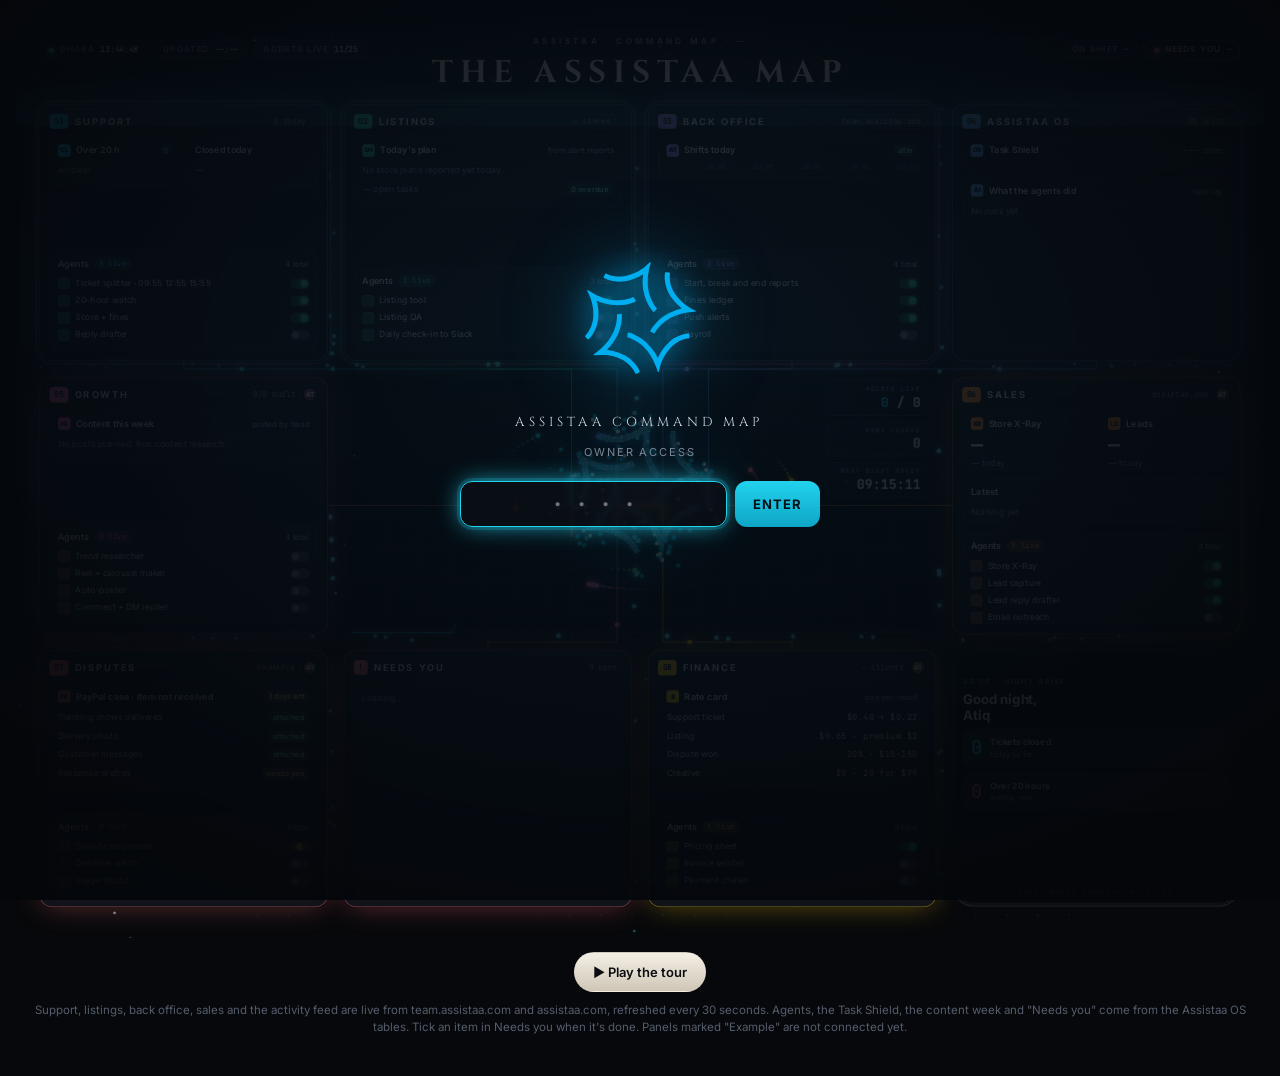
==== index.html @ 0a69e040 "Map: wire in Assistaa OS (agents, Task Shield, content week, Needs you with tick-off) Co-Authored-By" ====
<!doctype html>
<html lang="en"><head><meta charset="utf-8"><meta name="viewport" content="width=device-width,initial-scale=1,viewport-fit=cover"><meta name="robots" content="noindex,nofollow"><title>Assistaa Map</title>
<link rel="icon" type="image/svg+xml" href="/mark.svg">
<link rel="preconnect" href="https://fonts.googleapis.com"><link rel="stylesheet" href="https://fonts.googleapis.com/css2?family=Cinzel:wght@500;700&family=Inter:wght@400;500;600;700&family=JetBrains+Mono:wght@500;700&display=swap">
<style>
/* Layout: a fixed 1600×1160 stage scaled to fit; 4×3 grid of glowing department panels, HQ emblem in the middle wired to each; tour zooms panel by panel. Phones get a stacked list. */
:root{
  --bg:#07080b; --bg2:#0c0e13; --panel:#101319; --inner:#161a22; --line:rgba(255,255,255,.07); --line2:rgba(255,255,255,.12);
  --fg:#eef1f6; --mute:#8b93a3; --dim:#555d6c;
  --on:#3ddc97; --mid:#f5b942; --off:#3a404c; --bad:#ff6b7a;
  --f-title:Cinzel,"Times New Roman",serif; --f-ui:Inter,ui-sans-serif,system-ui,sans-serif; --f-num:"JetBrains Mono",ui-monospace,monospace;
  color-scheme:dark;
}
*{box-sizing:border-box}
html,body{background:var(--bg)}
body{color:var(--fg);font:13px/1.45 var(--f-ui);padding-left:max(16px,env(safe-area-inset-left,0px));padding-right:max(16px,env(safe-area-inset-right,0px));padding-block:18px 40px;
  background:radial-gradient(1200px 700px at 50% 45%,#10141c 0%,var(--bg) 70%)}
.num{font-family:var(--f-num);font-variant-numeric:tabular-nums}
.viewport{position:relative;max-width:1600px;margin:0 auto;overflow:hidden;border-radius:18px}
.stage{position:absolute;left:0;top:0;width:1600px;height:1180px;transform-origin:0 0;transition:transform 1.3s cubic-bezier(.7,0,.2,1)}
.stage::before{content:"";position:absolute;inset:0;background-image:linear-gradient(var(--line) 1px,transparent 1px),linear-gradient(90deg,var(--line) 1px,transparent 1px);background-size:40px 40px;mask-image:radial-gradient(ellipse at 50% 50%,#000 20%,transparent 75%);opacity:.5}

/* header */
.head{position:absolute;left:0;right:0;top:22px;text-align:center}
.eyebrow{font-size:10.5px;letter-spacing:.38em;color:var(--mute);text-transform:uppercase;font-weight:600}
.title{font-family:var(--f-title);font-weight:700;font-size:40px;letter-spacing:.22em;margin:4px 0 0;color:#f4efe6;text-shadow:0 0 30px rgba(255,255,255,.12)}
.chips{position:absolute;top:28px;left:30px;display:flex;gap:8px}
.chips.r{left:auto;right:30px}
.chip{display:inline-flex;align-items:center;gap:7px;height:26px;padding:0 11px;border-radius:999px;border:1px solid var(--line2);background:rgba(16,19,25,.8);font-size:10.5px;letter-spacing:.12em;text-transform:uppercase;color:var(--mute);font-weight:600}
.chip b{color:var(--fg);font-family:var(--f-num);letter-spacing:0}
.led{width:7px;height:7px;border-radius:50%;background:var(--on);box-shadow:0 0 10px var(--on);animation:blink 1.8s infinite}
.chip.bad{border-color:rgba(255,107,122,.4);color:#ffb3bb}.chip.bad .led{background:var(--bad);box-shadow:0 0 10px var(--bad)}
@keyframes blink{50%{opacity:.3}}

/* wires */
.wires{position:absolute;inset:0;width:1600px;height:1180px;pointer-events:none}
.wires .w{fill:none;stroke-width:1.4;opacity:.45}
.wires .w.off{stroke-dasharray:3 6;opacity:.25}

/* panels */
.p{position:absolute;width:var(--w);height:var(--h);left:var(--x);top:var(--y);display:flex;flex-direction:column;gap:9px;padding:12px;border-radius:16px;
  background:linear-gradient(180deg,rgba(255,255,255,.035),rgba(255,255,255,0) 40%),var(--panel);
  border:1px solid color-mix(in srgb,var(--c) 45%,transparent);
  box-shadow:0 0 0 1px rgba(0,0,0,.6),0 0 38px -6px color-mix(in srgb,var(--c) 45%,transparent),inset 0 1px 0 rgba(255,255,255,.05);
  transition:opacity .6s,filter .6s,box-shadow .4s}
.p.ex{--glow:.25}
.p.hot::after{content:"";position:absolute;inset:-5px;border-radius:20px;border:1px solid rgba(255,107,122,.55);animation:ring 2.4s infinite;pointer-events:none}
@keyframes ring{0%{opacity:.9;transform:scale(1)}100%{opacity:0;transform:scale(1.035)}}
.stage.touring .p,.stage.touring .hub{opacity:.18;filter:saturate(.4)}
.stage.touring .p.focus,.stage.touring .hub.focus{opacity:1;filter:none}
.ph{display:flex;align-items:center;gap:8px}
.no{font-family:var(--f-num);font-size:10.5px;font-weight:700;padding:2px 6px;border-radius:5px;background:var(--c);color:#0b0d11}
.pn{font-size:12px;font-weight:700;letter-spacing:.2em;text-transform:uppercase}
.ph .sp{flex:1}
.avs{display:flex}
.avs i{font-style:normal;width:20px;height:20px;border-radius:50%;margin-left:-6px;display:grid;place-items:center;font-size:8.5px;font-weight:700;color:#fff;border:2px solid var(--panel);background:linear-gradient(135deg,color-mix(in srgb,var(--c) 70%,#000),#262b36)}
.avs i.flag{box-shadow:0 0 0 1.5px var(--bad)}
.cnt{font-family:var(--f-num);font-size:10.5px;color:var(--mute);background:var(--inner);border:1px solid var(--line);border-radius:6px;padding:1px 6px}
.askdone{flex:none;width:22px;height:22px;border-radius:7px;border:1px solid var(--line2);background:transparent;color:var(--mute);cursor:pointer;font-size:12px;line-height:1}.askdone:hover{border-color:#34d399;color:#34d399}.askdone[disabled]{opacity:.4}
.tagx{font-size:9px;letter-spacing:.14em;text-transform:uppercase;color:var(--mute);border:1px dashed var(--line2);border-radius:5px;padding:1px 5px}
.box{background:var(--inner);border:1px solid var(--line);border-radius:11px;padding:9px 10px;min-height:0}
.bh{display:flex;align-items:center;gap:7px;font-weight:600;font-size:11.5px;margin-bottom:6px}
.bh .ic{width:16px;height:16px;border-radius:4px;display:grid;place-items:center;font-size:8px;font-weight:800;color:#0b0d11;background:var(--c)}
.bh .sp{flex:1}
.bh small{font-weight:500;color:var(--mute);font-size:10px}
.row{display:flex;align-items:center;gap:7px;padding:3.5px 0;font-size:11px;border-top:1px solid var(--line)}
.row:first-of-type{border-top:0}
.row .sp{flex:1;min-width:0;overflow:hidden;text-overflow:ellipsis;white-space:nowrap}
.mini{font-style:normal;width:16px;height:16px;border-radius:50%;display:grid;place-items:center;font-size:7.5px;font-weight:700;background:#2a303c;color:#cfd5df;flex:none}
.st{font-size:9.5px;font-weight:600;padding:1px 6px;border-radius:999px;background:rgba(255,255,255,.06);color:var(--mute);white-space:nowrap}
.st.bad{background:rgba(255,107,122,.14);color:#ff9aa5}.st.ok{background:rgba(61,220,151,.13);color:#7eeab9}.st.mid{background:rgba(245,185,66,.14);color:#f7cd78}
.bar{height:5px;border-radius:3px;background:rgba(255,255,255,.06);flex:0 0 80px;overflow:hidden}
.bar b{display:block;height:100%;border-radius:3px;background:var(--c);box-shadow:0 0 8px var(--c)}
.big{font-family:var(--f-num);font-size:26px;font-weight:700;line-height:1}
.agents{margin-top:auto}
.ag{display:flex;align-items:center;gap:7px;padding:3px 0;font-size:11px}
.ag .ic2{width:15px;height:15px;border-radius:4px;background:color-mix(in srgb,var(--c) 30%,#1d222b);border:1px solid color-mix(in srgb,var(--c) 40%,transparent);flex:none}
.ag .sp{flex:1;min-width:0;white-space:nowrap;overflow:hidden;text-overflow:ellipsis}
.tg{width:24px;height:13px;border-radius:999px;background:var(--off);position:relative;flex:none}
.tg::after{content:"";position:absolute;top:2px;left:2px;width:9px;height:9px;border-radius:50%;background:#7c8494;transition:left .3s}
.tg.on{background:color-mix(in srgb,var(--on) 35%,#0b0d11)}.tg.on::after{left:13px;background:var(--on);box-shadow:0 0 6px var(--on)}
.tg.mid{background:color-mix(in srgb,var(--mid) 30%,#0b0d11)}.tg.mid::after{left:7px;background:var(--mid)}
.lv{font-size:9.5px;font-family:var(--f-num);padding:1px 6px;border-radius:999px;background:color-mix(in srgb,var(--c) 18%,transparent);color:var(--c)}
.cols{display:grid;grid-template-columns:1fr 1fr;gap:8px;min-height:0}
.wave{display:flex;align-items:center;gap:2px;height:22px}
.wave i{width:3px;border-radius:2px;background:var(--c);animation:wv 1.1s ease-in-out infinite}
@keyframes wv{50%{transform:scaleY(.35)}}
.bubble{background:#1d6b4a;color:#e9fff4;border-radius:10px 10px 3px 10px;padding:6px 8px;font-size:10.5px;margin-left:18px}
.bubble.in{background:#262c37;color:var(--fg);border-radius:10px 10px 10px 3px;margin:0 18px 5px 0}
.cal{display:grid;grid-template-columns:repeat(7,1fr);gap:4px}
.cal div{aspect-ratio:1;border-radius:6px;background:var(--inner);border:1px solid var(--line);display:flex;flex-direction:column;justify-content:flex-end;padding:3px;font-size:8.5px;color:var(--mute);position:relative;overflow:hidden}
.cal div.t{background:linear-gradient(160deg,color-mix(in srgb,var(--c) 55%,#000),#1a1020);color:#fff}
.cal div.t2{background:linear-gradient(200deg,#7c3aed,#1b1230);color:#fff}
.tl{position:relative;height:11px;margin:1px 0}
.tl span{position:absolute;top:3px;height:7px;border-radius:4px;background:var(--c);box-shadow:0 0 6px var(--c)}
.tl span.brk{background:var(--mid);box-shadow:none}
.tl span.none{background:transparent;border:1px dashed var(--bad);box-shadow:none;height:7px}
.axis{display:flex;justify-content:space-between;font-family:var(--f-num);font-size:8.5px;color:var(--dim)}

/* hub */
.hub{position:absolute;left:430px;top:450px;width:740px;height:350px;transition:opacity .6s}
.hub canvas{position:absolute;inset:0;width:100%;height:100%}
.hub .lab{position:absolute;left:0;right:0;bottom:18px;text-align:center}
.hub .lab h2{font-family:var(--f-title);font-size:19px;letter-spacing:.3em;margin:0;color:#f4efe6}
.hub .lab p{margin:2px 0 0;font-size:10.5px;letter-spacing:.2em;color:var(--mute);text-transform:uppercase}
.slab{position:absolute;font-family:var(--f-title);font-size:12px;letter-spacing:.32em;color:rgba(255,255,255,.28);text-transform:uppercase}

/* phone */
.phone{border-radius:26px;border:1px solid var(--line2);background:#05060a;padding:12px;height:100%;display:flex;flex-direction:column;gap:8px;box-shadow:inset 0 0 0 4px #0d0f14}
.notch{width:70px;height:16px;border-radius:10px;background:#000;margin:-4px auto 0}
.gm{font-size:17px;font-weight:700;line-height:1.15}
.mp{font-size:9px;letter-spacing:.24em;color:var(--mute);text-transform:uppercase}
.kpi{display:flex;align-items:center;gap:10px;background:var(--inner);border:1px solid var(--line);border-radius:12px;padding:8px 10px}
.kpi .big{font-size:24px}
.kpi div{font-size:11px;font-weight:600}.kpi small{display:block;color:var(--mute);font-weight:500;font-size:9.5px}

/* tour */
.ctl{display:flex;justify-content:center;gap:10px;margin:14px auto 0;max-width:1600px;flex-wrap:wrap}
.btn{all:unset;cursor:pointer;display:inline-flex;align-items:center;gap:8px;height:38px;padding:0 18px;border-radius:999px;font-weight:600;font-size:13px;border:1px solid var(--line2);background:var(--panel);color:var(--fg)}
.btn.pri{background:linear-gradient(180deg,#f4efe6,#cfc6b6);color:#0b0d11;border-color:transparent}
.btn[hidden]{display:none}
.btn:focus-visible{outline:2px solid #f4efe6;outline-offset:3px}
.cap{position:absolute;left:0;right:0;bottom:0;padding:60px 0 5%;background:linear-gradient(transparent,rgba(7,8,11,.85) 55%);text-align:center;font-family:var(--f-title);font-weight:700;font-size:clamp(18px,3.4vw,44px);letter-spacing:.18em;color:#fff;text-shadow:0 2px 30px rgba(0,0,0,.9);opacity:0;transition:opacity .5s;pointer-events:none}
.cap.show{opacity:1}
.foot{max-width:1600px;margin:10px auto 0;text-align:center;color:var(--dim);font-size:11.5px}

/* phones: stacked */
@media (max-width:899px){
  .viewport{overflow:visible;height:auto!important}
  .stage{position:static;width:auto;height:auto;transform:none!important;display:flex;flex-direction:column;gap:16px}
  .stage::before,.wires,.slab,.chips,.ctl,.cap{display:none}
  .head{position:static}
  .title{font-size:24px;letter-spacing:.16em}
  .p{position:relative;left:auto;top:auto;width:auto;height:auto}
  .hub{position:relative;left:auto;top:auto;width:auto;height:230px;order:-1}
  .p.phonep{height:420px}
  .mchips{display:flex!important}
}
.mchips{display:none;flex-wrap:wrap;gap:6px;justify-content:center}
@media (prefers-reduced-motion:reduce){*{animation:none!important;transition:none!important}}

/* ---- v3 dynamic layer ---- */
@keyframes rise{from{opacity:0;transform:translateY(22px) scale(.97)}to{opacity:1;transform:none}}
.p{animation:rise .9s cubic-bezier(.2,.8,.2,1) backwards;animation-delay:var(--d,0s)}
@keyframes pflash{0%{box-shadow:0 0 0 1px var(--c),0 0 56px -2px var(--c)}100%{}}
.p.flash{animation:pflash .9s ease-out}
.p:hover{z-index:6}
@keyframes grow{from{transform:scaleX(0)}to{transform:scaleX(1)}}
.bar b,.tl span{transform-origin:left center;animation:grow 1.5s cubic-bezier(.2,.8,.2,1) backwards;animation-delay:.6s}
@keyframes livep{0%,100%{filter:brightness(1)}50%{filter:brightness(1.9)}}
.tl span.livebar{animation:grow 1.5s cubic-bezier(.2,.8,.2,1) backwards .6s,livep 1.6s ease-in-out 2.2s infinite}
@keyframes bl{0%,100%{opacity:1}50%{opacity:.35}}
.st.bad{animation:bl 1.8s ease-in-out infinite}
.sweep{position:absolute;left:0;top:0;width:1600px;height:140px;pointer-events:none;z-index:4;
  background:linear-gradient(180deg,transparent,rgba(34,211,238,.07) 55%,rgba(34,211,238,.16) 98%,transparent);animation:sweepy 9s linear infinite;mix-blend-mode:screen}
@keyframes sweepy{from{transform:translateY(-140px)}to{transform:translateY(1180px)}}
.hub .fx{position:absolute;inset:0;width:100%;height:100%;pointer-events:none}
.feed,.hudr{position:absolute;top:14px;width:176px;font-family:var(--f-num);font-size:9.5px;line-height:1.35;z-index:3}
.feed{left:0;height:268px;overflow:hidden;-webkit-mask-image:linear-gradient(180deg,transparent,#000 22%);mask-image:linear-gradient(180deg,transparent,#000 22%);display:flex;flex-direction:column;justify-content:flex-end;gap:5px}
.fh{position:absolute;left:0;top:-2px;font-size:8.5px;letter-spacing:.22em;text-transform:uppercase;color:var(--mute);z-index:4;font-family:var(--f-body,inherit)}
.fl{border-left:2px solid var(--c);padding:1px 0 1px 7px;color:#aeb6c4;animation:fin .7s cubic-bezier(.2,.8,.2,1);background:linear-gradient(90deg,color-mix(in srgb,var(--c) 14%,transparent),transparent)}
.fl b{color:var(--c);font-weight:600;display:block;font-size:8.5px;letter-spacing:.08em}
.fl span{color:#e6e9ef}
@keyframes fin{from{opacity:0;transform:translateX(-14px)}to{opacity:1;transform:none}}
.hudr{right:0;text-align:right;display:flex;flex-direction:column;gap:7px;align-items:flex-end}
.hk{background:rgba(10,12,16,.7);border:1px solid var(--line2);border-radius:9px;padding:5px 9px;min-width:132px;backdrop-filter:blur(2px)}
.hk small{display:block;font-size:8px;letter-spacing:.18em;text-transform:uppercase;color:var(--mute);font-family:inherit}
.hk strong{font-size:17px;color:#fff;font-weight:700;letter-spacing:.02em}
.hk strong i{font-style:normal;color:#22d3ee}
.ecg{position:absolute;left:0;bottom:-6px;width:740px;height:46px;opacity:.55;pointer-events:none}
.ecg path{fill:none;stroke:#22d3ee;stroke-width:1.4;stroke-dasharray:140 900;stroke-dashoffset:0;animation:ecg 3.2s linear infinite;filter:drop-shadow(0 0 4px #22d3ee)}
.ecg path.base{stroke:rgba(34,211,238,.18);stroke-dasharray:none;animation:none;filter:none}
@keyframes ecg{from{stroke-dashoffset:140}to{stroke-dashoffset:-760}}
.title{background:linear-gradient(100deg,#f4efe6 0%,#f4efe6 38%,#9ee7f5 50%,#f4efe6 62%,#f4efe6 100%);background-size:260% 100%;-webkit-background-clip:text;background-clip:text;-webkit-text-fill-color:transparent;animation:shim 7s ease-in-out infinite}
@keyframes shim{0%,100%{background-position:100% 0}50%{background-position:0 0}}
@media (max-width:899px){.sweep,.feed,.hudr,.ecg,.hub .fx{display:none}}

/* ---- v4 background signals ---- */
.bgfx{position:absolute;left:0;top:0;width:1600px;height:1180px;pointer-events:none}
.wires .w{opacity:.55}
.wires .cm{fill:none;stroke-linecap:round;stroke-width:3;stroke-dasharray:46 954;animation:cmv linear infinite;filter:drop-shadow(0 0 5px currentColor)}
.wires .cm.o{stroke-width:2;opacity:.55;animation-direction:reverse}
@keyframes cmv{from{stroke-dashoffset:0}to{stroke-dashoffset:-1000}}
@media (max-width:899px){.bgfx{display:none}}

/* ---- v5 living logo ---- */
.hub .mk{position:absolute;inset:0;width:100%;height:100%;pointer-events:none}
.hub .mksvg{display:none}
@media (min-width:900px){#cv{display:none}.hub .lab{display:none}}
@keyframes beatk{0%{transform:translate(-50%,-50%) scale(1)}10%{transform:translate(-50%,-50%) scale(1.14)}20%{transform:translate(-50%,-50%) scale(1.02)}30%{transform:translate(-50%,-50%) scale(1.09)}45%,100%{transform:translate(-50%,-50%) scale(1)}}
@media (max-width:899px){#cv{display:none}.hub .lab{display:none}.hub .mksvg{display:block;position:absolute;left:50%;top:50%;width:120px;animation:beatk 1.45s ease-in-out infinite;filter:drop-shadow(0 0 16px #00AEEF) drop-shadow(0 0 40px rgba(0,174,239,.6))}}

html,body{margin:0;background:#07080b;color:#e8eaf0;color-scheme:dark}
[hidden]{display:none!important}
#gate{position:fixed;inset:0;z-index:100;display:flex;align-items:center;justify-content:center;flex-direction:column;
  background:radial-gradient(900px 600px at 50% 40%,rgba(6,18,28,.82),rgba(4,6,10,.96));transition:opacity .9s ease,visibility .9s;padding:16px}
#gate.done{opacity:0;visibility:hidden;pointer-events:none}
.gbox{width:min(360px,100%);display:flex;flex-direction:column;align-items:center;gap:14px;text-align:center}
.glogo{position:relative;width:150px;height:150px;display:grid;place-items:center;margin-bottom:6px}
.glogo svg{width:112px;position:relative;z-index:2;animation:gbeat 1.45s ease-in-out infinite;filter:drop-shadow(0 0 14px #00AEEF) drop-shadow(0 0 38px rgba(0,174,239,.65))}
@keyframes gbeat{0%{transform:scale(1)}10%{transform:scale(1.13)}20%{transform:scale(1.02)}30%{transform:scale(1.08)}45%,100%{transform:scale(1)}}
.glogo i{position:absolute;inset:18px;border-radius:50%;border:1.5px solid rgba(0,174,239,.55);animation:gring 2.9s ease-out infinite;opacity:0}
.glogo i:nth-child(2){animation-delay:1.45s}
@keyframes gring{0%{transform:scale(.7);opacity:.8}100%{transform:scale(2.5);opacity:0}}
.gt{font-family:Cinzel,serif;letter-spacing:.32em;font-size:13px;color:#cfd6e2}
.gs{font-size:11px;letter-spacing:.18em;text-transform:uppercase;color:#7c8696}
#gf{display:flex;gap:8px;width:100%;margin-top:6px}
#pin{flex:1;min-width:0;height:46px;border-radius:12px;border:1px solid rgba(255,255,255,.14);background:rgba(10,14,20,.8);color:#fff;text-align:center;font:600 22px "JetBrains Mono",monospace;letter-spacing:.5em;padding:0 0 0 .5em;outline:none;transition:border-color .2s,box-shadow .2s}
#pin:focus{border-color:#22d3ee;box-shadow:0 0 0 3px rgba(34,211,238,.18),0 0 24px -4px #22d3ee}
#gf button{height:46px;padding:0 18px;border-radius:12px;border:0;background:linear-gradient(180deg,#22d3ee,#0ea5c6);color:#031018;font:700 13px Inter,sans-serif;letter-spacing:.08em;cursor:pointer}
#gf button:disabled{opacity:.5}
#gmsg{min-height:18px;font-size:12.5px;color:#ff9aa5}
#gboot{margin:0;font:11px/1.7 "JetBrains Mono",monospace;color:#7eeab9;text-align:left;min-height:84px;width:100%}
.shake{animation:shk .4s}
@keyframes shk{20%{transform:translateX(-8px)}40%{transform:translateX(8px)}60%{transform:translateX(-5px)}80%{transform:translateX(5px)}}
.lock{position:fixed;right:14px;bottom:12px;z-index:50;font:600 11px Inter,sans-serif;color:#8b93a3;background:rgba(10,12,16,.8);border:1px solid rgba(255,255,255,.12);border-radius:999px;padding:6px 12px;cursor:pointer}
.lock:hover{color:#fff}
@media (max-width:899px){.lock{bottom:10px}}
</style></head><body>
<div id="gate"><div class="gbox">
 <div class="glogo"><i></i><i></i><svg viewBox="0 0 193 196"><path fill="#00AEEF" d="M74.5,129.9 L74.6,131.0 L75.2,131.8 L78.0,132.4 L86.9,136.4 L90.1,138.2 L97.2,143.1 L100.9,146.2 L109.0,154.8 L113.6,161.0 L119.5,171.4 L123.6,180.9 L127.0,190.6 L127.8,191.4 L128.4,191.4 L128.9,190.8 L132.2,177.4 L136.4,168.0 L139.2,162.8 L142.4,157.9 L148.1,150.8 L152.6,146.2 L156.5,143.0 L163.4,138.5 L168.4,136.2 L175.1,134.1 L181.2,133.0 L182.0,132.0 L181.4,125.9 L180.8,124.8 L179.6,124.6 L172.8,125.9 L168.5,127.0 L163.9,128.8 L155.6,132.9 L151.2,135.9 L147.4,139.0 L140.6,145.9 L138.0,149.0 L133.6,155.1 L130.1,161.2 L127.8,166.1 L126.6,166.2 L124.0,161.2 L121.1,156.6 L115.4,148.9 L112.0,145.0 L107.1,140.1 L99.6,134.0 L93.0,129.9 L89.0,127.8 L83.1,125.0 L80.4,124.0 L76.9,123.2 L76.2,123.4 L75.6,124.2 L75.0,126.4Z M57.6,91.6 L56.8,92.4 L56.6,99.8 L55.6,106.9 L54.6,111.4 L52.5,118.0 L50.6,122.8 L46.6,130.2 L41.8,137.5 L37.5,142.6 L31.5,148.8 L28.0,151.9 L16.5,161.2 L16.5,162.0 L17.8,162.4 L27.9,161.8 L32.4,161.8 L39.6,162.2 L50.6,164.2 L57.5,166.4 L67.6,171.2 L71.0,173.2 L74.9,176.2 L79.8,180.9 L82.8,184.4 L86.6,190.0 L88.6,193.8 L89.4,194.2 L90.5,194.1 L95.6,191.8 L96.4,190.6 L96.2,189.8 L92.0,182.4 L89.0,178.2 L85.1,173.9 L80.1,169.1 L76.4,166.2 L70.9,162.9 L60.1,158.0 L50.2,155.1 L46.8,154.6 L44.8,154.0 L40.1,153.5 L40.2,152.2 L43.8,148.6 L48.8,142.5 L55.0,133.0 L58.9,125.2 L62.0,116.9 L63.9,109.5 L65.0,102.5 L65.2,97.8 L65.1,91.5 L64.6,90.9 L63.5,90.8Z M2.1,130.5 L6.4,134.8 L7.0,135.1 L8.1,135.0 L11.9,130.9 L14.9,126.8 L19.0,119.4 L22.0,111.9 L24.0,103.6 L25.0,94.9 L24.9,85.6 L23.9,77.6 L23.0,73.0 L22.1,70.2 L22.2,68.9 L23.4,68.9 L28.0,70.9 L34.4,73.0 L46.4,75.6 L56.6,76.4 L67.2,75.9 L74.4,74.9 L79.8,73.2 L81.5,73.0 L88.6,70.1 L89.1,69.5 L89.0,68.0 L86.1,62.8 L85.1,62.1 L78.4,64.6 L69.4,66.8 L64.5,67.0 L58.8,67.8 L53.2,67.8 L45.2,66.8 L33.4,63.8 L27.8,61.5 L21.1,58.5 L7.0,50.2 L5.6,50.0 L5.4,50.2 L5.6,51.5 L10.6,62.1 L13.6,71.5 L15.8,83.0 L16.0,94.4 L15.8,98.8 L14.8,104.6 L12.5,112.1 L10.6,116.4 L7.8,121.5 L5.6,124.5 L1.9,129.1Z M147.1,20.0 L140.5,19.5 L139.9,19.9 L139.5,20.6 L139.0,25.0 L139.1,31.8 L139.9,37.8 L142.0,46.1 L143.9,51.1 L146.0,55.5 L150.9,63.4 L158.0,72.0 L163.8,77.6 L167.6,80.9 L167.6,81.9 L165.9,82.6 L163.4,83.0 L160.2,84.0 L148.0,89.0 L139.2,94.0 L133.6,98.0 L130.1,100.9 L126.0,104.8 L120.8,110.6 L117.0,115.6 L114.2,120.2 L114.2,121.2 L114.6,121.8 L120.2,124.4 L121.5,124.4 L122.0,123.9 L124.1,120.2 L127.1,116.2 L133.5,109.4 L139.1,104.5 L148.6,98.4 L157.5,94.2 L166.0,91.2 L175.9,89.1 L192.9,87.0 L192.9,85.8 L192.1,85.8 L182.8,80.8 L176.1,76.4 L172.6,73.6 L165.2,66.9 L160.6,61.6 L157.4,57.2 L153.2,50.2 L151.2,45.9 L149.2,39.9 L148.0,32.5 L147.8,26.6 L148.1,21.8 L147.9,20.6Z M36.5,22.2 L33.8,27.4 L33.8,28.5 L34.5,29.2 L40.1,31.9 L46.9,33.9 L52.1,35.0 L60.1,35.8 L71.1,34.9 L79.5,33.0 L88.5,29.9 L95.2,26.6 L100.5,23.5 L101.6,23.5 L101.8,25.4 L101.0,32.4 L101.0,39.0 L101.9,48.6 L104.0,58.4 L107.0,67.2 L109.9,73.5 L112.1,77.6 L116.0,83.5 L119.2,87.5 L120.1,87.9 L120.9,87.6 L125.5,82.9 L125.6,82.0 L125.2,81.2 L122.2,77.4 L119.2,72.8 L115.1,64.2 L112.2,55.8 L111.1,50.9 L110.1,44.6 L109.8,37.5 L110.1,26.2 L112.2,13.9 L115.0,3.4 L114.8,2.1 L114.2,2.0 L113.1,2.8 L103.1,11.5 L92.2,18.4 L82.8,22.6 L73.2,25.6 L65.6,26.8 L55.1,26.8 L51.9,26.0 L49.2,25.8 L46.9,24.9 L45.8,24.8 L42.8,23.8 L37.9,21.5 L37.1,21.6Z"/></svg></div>
 <div class="gt">ASSISTAA COMMAND MAP</div><div class="gs">Owner access</div>
 <form id="gf" autocomplete="on"><input id="pin" type="password" inputmode="numeric" autocomplete="current-password" maxlength="8" placeholder="····" aria-label="Owner PIN"><button id="gb" type="submit">ENTER</button></form>
 <div id="gmsg" role="status"></div><pre id="gboot"></pre>
</div></div>
<div class="viewport" id="vp">
 <div class="stage" id="stage">
  <canvas class="bgfx" id="bgfx" width="1600" height="1180"></canvas>
  <svg class="wires" id="wires" viewBox="0 0 1600 1180" aria-hidden="true"></svg>
  <div class="head">
   <div class="eyebrow">Assistaa · Command map · <span id="today">—</span></div>
   <h1 class="title">THE ASSISTAA MAP</h1>
  </div>
  <div class="chips"><span class="chip"><span class="led"></span>Dhaka <b id="clk">--:--:--</b></span><span class="chip">Updated <b id="upd">--:--</b></span><span class="chip">Agents live <b id="c-ag">0/0</b></span></div>
  <div class="chips r"><span class="chip">On shift <b id="c-shift">–</b></span><span class="chip bad"><span class="led"></span>Needs you <b id="c-need">–</b></span></div>
  <div class="mchips"><span class="chip"><span class="led"></span>Live <b id="m-upd">--:--</b></span><span class="chip">On shift <b id="m-shift">–</b></span><span class="chip bad">Needs you <b id="m-need">–</b></span></div>
  <div class="sweep"></div>
  <div class="hub" id="hub"><canvas id="cv" width="1480" height="660"></canvas><div class="lab"><h2>ASSISTAA HQ</h2><p>Atiq · Claude</p></div></div>
  <div id="panels"></div>
 </div>
 <div class="cap" id="cap"></div>
</div>
<div class="ctl"><button class="btn pri" id="play" type="button">▶ Play the tour</button><button class="btn" id="stop" type="button" hidden>Stop</button></div>
<p class="foot">Support, listings, back office, sales and the activity feed are live from team.assistaa.com and assistaa.com, refreshed every 30 seconds. Agents, the Task Shield, the content week and "Needs you" come from the Assistaa OS tables. Tick an item in Needs you when it's done. Panels marked "Example" are not connected yet.</p>
<button class="lock" id="lock" type="button" hidden>Lock</button>
<script>
(function(){
'use strict';
const API='https://zciuchdximmzwiisdkqu.supabase.co/functions/v1/command-map?forceFunctionRegion=ap-southeast-1';
const COL=[30,420,810,1200],ROW=[110,460,810],W=370,H=330;
let M=null,firstPaint=true;
const esc=s=>String(s==null?'':s).replace(/[&<>"']/g,c=>({'&':'&amp;','<':'&lt;','>':'&gt;','"':'&quot;',"'":'&#39;'}[c]));
const ini=n=>String(n).split(/\s+/).map(w=>w[0]).join('').slice(0,2).toUpperCase();
const num=v=>v==null?'—':Number(v).toLocaleString('en-US');
const toMin=t=>{const[h,m]=String(t).split(':').map(Number);return h*60+m};
const mu='style="color:var(--mute)"';
const AGS={
 support:[['Ticket splitter · 09:55 12:55 15:55','on'],['20-hour watch','on'],['Score + fines','on'],['Reply drafter','off']],
 listings:[['Listing tool','on'],['Listing QA','off'],['Daily check-in to Slack','off']],
 office:[['Start, break and end reports','on'],['Fines ledger','on'],['Push alerts','on'],['Payroll','off']],
 brain:[['Night brief 23:00','on'],['Assistaa brain (SOPs)','mid'],['Weekly review','off']],
 sales:[['Store X-Ray','on'],['Lead capture','on'],['Lead reply drafter','on'],['Email outreach','off']],
 growth:[['Trend researcher','off'],['Reel + carousel maker','off'],['Auto-poster','off'],['Comment + DM replier','off']],
 disputes:[['Dispute responder','mid'],['Deadline watch','off'],['Image studio','off']],
 money:[['Pricing sheet','on'],['Invoice sender','off'],['Payment chaser','off']]};
const people=arr=>`<div class="avs">${arr.map(p=>`<i class="${p[1]?'flag':''}" title="${esc(p[0])}">${esc(p[0].slice(0,2).toUpperCase())}</i>`).join('')}</div>`;
const ag=k=>{const list=(M&&M.os&&M.os.agents&&M.os.agents[k])||AGS[k];return `<div class="box agents"><div class="bh"><span>Agents</span><span class="lv">${list.filter(a=>a[1]==='on').length} live</span><span class="sp"></span><small>${list.length} total</small></div>${list.map(a=>`<div class="ag" title="${esc(a[2]||'')}"><i class="ic2"></i><span class="sp">${esc(a[0])}</span><i class="tg ${esc(a[1])}"></i></div>`).join('')}</div>`};
const head=(n,name,ppl,extra)=>`<div class="ph"><span class="no">${n}</span><span class="pn">${name}</span><span class="sp"></span>${extra||''}${ppl?people(ppl):''}</div>`;

function needs(){const out=[];if(!M)return out;const s=M.support||{},w=s.waiting||[];
 if(w.length){const who=[...new Set(w.map(x=>x.who).filter(Boolean))].join(', ');out.push(['bad','Support',`${w.length} ticket${w.length>1?'s':''} past 20 h`,`${who||'Unassigned'} · oldest ${Math.max(...w.map(x=>x.h||0))} h`])}
 if(M.dow!==5&&toMin(M.at)>=630){const miss=(M.people||[]).filter(p=>!p.start&&!(p.ev||[]).length).map(p=>p.n);if(miss.length)out.push(['mid','Back office','No start report: '+miss.join(', '),'Not started yet today'])}
 const low=(M.people||[]).filter(p=>p.score&&Number(p.score.s)<7);if(low.length)out.push(['mid','Team','Score under 7: '+low.map(p=>p.n+' '+p.score.s).join(', '),low[0].score.why||'']);
 const od=(M.tasks&&M.tasks.overdue)||[];if(od.length)out.push(['mid','Listings',od.length+' overdue task'+(od.length>1?'s':''),String(od[0].title).slice(0,70)+' · due '+od[0].due]);
 const sl=M.sales||{};if(sl.leads_today)out.push(['info','Sales',sl.leads_today+' new website lead'+(sl.leads_today>1?'s':'')+' today',(sl.recent&&sl.recent[0])?(sl.recent[0].need||'')+' · '+sl.recent[0].at:'']);
 ((M.os&&M.os.asks)||[]).forEach(a=>out.push(['ask',a.area,a.t,a.d||'',a.id]));
 return out}

const P=[
 {id:'support',c:'#22d3ee',col:0,row:0,hot:1,cap:'SUPPORT ANSWERS.',html:()=>{const s=(M&&M.support)||{},ppl=(s.people||[]).slice().sort((a,b)=>(b.closed||0)-(a.closed||0)),w=s.waiting||[],mx=Math.max(1,...ppl.map(p=>p.closed||0)),wh=new Set(w.map(x=>x.who));
  return head('01','Support',ppl.map(p=>[p.n,wh.has(p.n)]),`<span class="cnt">${num(s.closed||0)} today</span>`)+
  `<div class="cols"><div class="box"><div class="bh"><span class="ic">CL</span>Over 20 h<span class="sp"></span><span class="st ${w.length?'bad':'ok'}">${w.length}</span></div>
  ${w.length?w.slice(0,3).map(t=>`<div class="row"><i class="mini">${esc(ini(t.who||'?'))}</i><span class="sp num">#${esc(t.no)}</span><span class="st bad">${esc(t.h)}h</span></div>`).join('')+(w.length>3?`<div class="row"><span class="sp" ${mu}>+ ${w.length-3} more</span></div>`:''):`<div class="row"><span class="sp" ${mu}>All clear</span></div>`}</div>
  <div class="box"><div class="bh">Closed today</div>${ppl.slice(0,5).map(p=>`<div class="row"><span class="sp">${esc(p.n.split(' ')[0].slice(0,9))}</span><span class="bar"><b style="width:${(p.closed||0)/mx*100}%"></b></span><span class="num" style="width:24px;text-align:right">${num(p.closed)}</span></div>`).join('')||`<div class="row"><span class="sp" ${mu}>—</span></div>`}</div></div>`+ag('support')}},
 {id:'listings',c:'#34d399',col:1,row:0,hot:1,cap:'LISTINGS GO LIVE.',html:()=>{const ppl=((M&&M.people)||[]).filter(p=>p.team==='store'),rows=[];
  ppl.forEach(p=>{const re=/([A-Za-zÀ-ÿ'&. ]{2,40}?)\s*[-=:]\s*(\d+)\s*products?/gi;let m;while((m=re.exec(p.start||'')))rows.push([m[1].trim(),Number(m[2]),p.n])});
  const mx=Math.max(1,...rows.map(r=>r[1])),od=(M&&M.tasks&&M.tasks.overdue)||[];
  return head('02','Listings',ppl.map(p=>[p.n,!p.start&&!(p.ev||[]).length]),`<span class="cnt">${num(M&&M.stores)} stores</span>`)+
  `<div class="box"><div class="bh"><span class="ic">SH</span>Today's plan<span class="sp"></span><small>from start reports</small></div>${rows.slice(0,4).map(r=>`<div class="row"><i class="mini">${esc(ini(r[2]))}</i><span class="sp">${esc(r[0])}</span><span class="bar"><b style="width:${r[1]/mx*100}%"></b></span><span class="num" style="width:18px;text-align:right">${r[1]}</span></div>`).join('')||`<div class="row"><span class="sp" ${mu}>No store plans reported yet today</span></div>`}
  ${rows.length>4?`<div class="row"><span class="sp" ${mu}>+ ${rows.length-4} more stores</span></div>`:''}
  <div class="row"><span class="sp" ${mu}>${num(M&&M.tasks&&M.tasks.open)} open tasks</span><span class="st ${od.length?'bad':'ok'}">${od.length} overdue</span></div></div>`+ag('listings')}},
 {id:'office',c:'#a78bfa',col:2,row:0,hot:1,cap:'THE TEAM CLOCKS IN.',html:()=>{const ppl=(M&&M.people)||[],S=600,E=1320,now=M?toMin(M.at):0,x=t=>Math.max(0,Math.min(100,(t-S)/(E-S)*100));
  const line=p=>{const ev=p.ev||[];if(!ev.length)return `<span class="none" style="left:0;width:${x(Math.min(now,E))}%"></span>`;let o='',on=null,br=null;
   ev.forEach(e=>{const t=toMin(e.t);if(e.e==='start')on=t;else if(e.e==='break_start'){if(on!=null)o+=`<span style="left:${x(on)}%;width:${x(t)-x(on)}%"></span>`;on=null;br=t}else if(e.e==='break_end'){if(br!=null)o+=`<span class="brk" style="left:${x(br)}%;width:${x(t)-x(br)}%"></span>`;br=null;on=t}else if(e.e==='done'){if(on!=null)o+=`<span style="left:${x(on)}%;width:${x(t)-x(on)}%"></span>`;on=null}});
   if(on!=null)o+=`<span style="left:${x(on)}%;width:${x(Math.min(now,E))-x(on)}%"></span>`;if(br!=null)o+=`<span class="brk" style="left:${x(br)}%;width:${x(Math.min(now,E))-x(br)}%"></span>`;return o};
  const miss=ppl.filter(p=>!(p.ev||[]).length&&!p.start).length;
  return head('03','Back office',null,`<span class="cnt">team.assistaa.com</span>`)+
  `<div class="box"><div class="bh"><span class="ic">AT</span>Shifts today<span class="sp"></span>${miss&&M&&M.dow!==5?`<span class="st bad">${miss} no report</span>`:`<span class="st ok">all in</span>`}</div>
  ${ppl.map(p=>`<div class="row" style="padding:0"><span style="width:44px;font-size:10px;color:${(p.ev||[]).length?'var(--fg)':'#ff9aa5'}">${esc(p.n.split(' ')[0].slice(0,8))}</span><div class="tl" style="flex:1">${line(p)}</div></div>`).join('')}
  <div class="axis" style="margin-left:51px"><span>10:00</span><span>13:00</span><span>16:00</span><span>19:00</span><span>22:00</span></div></div>`+ag('office')}},
 {id:'brain',c:'#60a5fa',col:3,row:0,cap:'THE OS GETS BUILT.',html:()=>{const runs=(M&&M.runs)||[],os=(M&&M.os)||{},ph=os.phases||[],pc=os.tasks_all?Math.round(os.tasks_done/os.tasks_all*100):0;
  return head('04','Assistaa OS',null,`<span class="cnt">${pc}% built</span>`)+
  `<div class="box"><div class="bh"><span class="ic">OS</span>Task Shield<span class="sp"></span><small>${num(os.tasks_done)}/${num(os.tasks_all)} done</small></div>${ph.map(p=>`<div class="row"><span class="sp">${esc(p.p)}</span><span class="bar"><b style="width:${p.all?p.done/p.all*100:0}%"></b></span><span class="num" style="width:30px;text-align:right">${p.done}/${p.all}</span></div>`).join('')}${(os.next||[])[0]?`<div class="row"><span class="st mid">next</span><span class="sp">${esc(os.next[0].t)}</span></div>`:''}</div>
  <div class="box" style="flex:1"><div class="bh"><span class="ic">AI</span>What the agents did<span class="sp"></span><small>runs log</small></div>${runs.length?runs.slice(0,3).map(r=>`<div class="row"><span class="st ${r.needs_atiq?'mid':'ok'}">${esc(r.agent)}</span><span class="sp">${esc(r.job)}</span><span class="num" ${mu}>${esc(r.at)}</span></div>`).join(''):`<div class="row"><span class="sp" ${mu}>No runs yet</span></div>`}</div>`}},
 {id:'growth',c:'#f472b6',col:0,row:1,cap:'CONTENT GETS MADE.',html:()=>{const C=(M&&M.os&&M.os.content)||[],L={idea:'idea',approved:'to build',built:'built',ok:'ready',posted:'posted'},K={idea:'',approved:'mid',built:'ok',ok:'ok',posted:'ok'};
  return head('05','Growth',[['Atiq']],`<span class="cnt">${C.filter(c=>c.st!=='approved'&&c.st!=='idea').length}/${C.length} built</span>`)+
  `<div class="box"><div class="bh"><span class="ic">IG</span>Content this week<span class="sp"></span><small>posted by hand</small></div>${C.length?C.slice(0,4).map(c=>`<div class="row"><span class="num" style="width:26px" ${mu}>${esc(c.day)}</span><span class="sp">${esc(c.t)}</span><span class="st ${K[c.st]||''}">${esc(L[c.st]||c.st)}</span></div>`).join('')+(C.length>4?`<div class="row"><span class="sp" ${mu}>+ ${C.length-4} more this week</span></div>`:''):`<div class="row"><span class="sp" ${mu}>No posts planned. Run content research.</span></div>`}</div>`+ag('growth')}},
 {id:'sales',c:'#fb923c',col:3,row:1,cap:'LEADS COME IN.',html:()=>{const s=(M&&M.sales)||{};
  return head('06','Sales',[['Atiq']],'<span class="cnt">assistaa.com</span>')+
  `<div class="cols"><div class="box"><div class="bh"><span class="ic">XR</span>Store X-Ray</div><div class="big">${num(s.scans)}</div><small ${mu}>${num(s.scans_today)} today</small></div>
  <div class="box"><div class="bh"><span class="ic">LD</span>Leads</div><div class="big">${num(s.leads)}</div><small ${mu}>${num(s.leads_today)} today</small></div></div>
  <div class="box"><div class="bh">Latest</div>${(s.recent||[]).slice(0,2).map(l=>`<div class="row"><span class="st">lead</span><span class="sp">${esc(l.need||'Lead')} · ${esc(String(l.name||'').slice(0,16))}</span><span class="num" ${mu}>${esc(l.at)}</span></div>`).join('')}${(s.recent_scans||[]).slice(0,2).map(l=>`<div class="row"><span class="st">scan</span><span class="sp">${esc(l.domain)}</span><span class="num">${esc(l.score)}/100</span></div>`).join('')}${!(s.recent||[]).length&&!(s.recent_scans||[]).length?`<div class="row"><span class="sp" ${mu}>Nothing yet</span></div>`:''}</div>`+ag('sales')}},
 {id:'disputes',c:'#f87171',col:0,row:2,ex:1,cap:'DISPUTES GET WON.',html:()=>head('07','Disputes',[['Atiq']],'<span class="tagx">Example</span>')+
  `<div class="box"><div class="bh"><span class="ic">PP</span>PayPal case · item not received<span class="sp"></span><span class="st mid">3 days left</span></div>
  <div class="row"><span class="sp">Tracking shows delivered</span><span class="st ok">attached</span></div><div class="row"><span class="sp">Delivery photo</span><span class="st ok">attached</span></div>
  <div class="row"><span class="sp">Customer messages</span><span class="st ok">attached</span></div><div class="row"><span class="sp">Response drafted</span><span class="st mid">needs you</span></div></div>`+ag('disputes')},
 {id:'needs',c:'#ff6b7a',col:1,row:2,cap:'WHAT NEEDS YOU.',html:()=>{const N=needs();
  return head('!','Needs you',null,`<span class="cnt">${N.length} open</span>`)+
  `<div class="box" style="flex:1;overflow:hidden">${N.length?N.slice(0,5).map(i=>`<div class="row" style="padding:5px 0"><span class="st ${i[0]==='ask'?'mid':i[0]}" style="width:70px;text-align:center">${esc(i[1])}</span><span class="sp" style="white-space:normal"><b style="font-weight:600">${esc(i[2])}</b><br><small ${mu}>${esc(i[3])}</small></span>${i[4]?`<button class="askdone" data-ask="${esc(i[4])}" type="button" title="Mark done">✓</button>`:''}</div>`).join('')+(N.length>5?`<div class="row"><span class="sp" ${mu}>+ ${N.length-5} more</span></div>`:''):`<div class="row"><span class="sp" ${mu}>${M?'Nothing needs you right now.':'Loading…'}</span></div>`}</div>`}},
 {id:'money',c:'#facc15',col:2,row:2,cap:'MONEY GETS CHASED.',html:()=>head('08','Finance',[['Atiq']],`<span class="cnt">${num(M&&M.clients)} clients</span>`)+
  `<div class="box"><div class="bh"><span class="ic">$</span>Rate card<span class="sp"></span><small>pay per result</small></div>
  ${[['Support ticket','$0.40 → $0.22'],['Listing','$0.65 · premium $2'],['Dispute won','20% · $10–150'],['Creative','$5 · 20 for $79']].map(r=>`<div class="row"><span class="sp">${r[0]}</span><span class="num">${r[1]}</span></div>`).join('')}</div>`+ag('money')},
 {id:'brief',c:'#e7e2d8',col:3,row:2,phone:1,cap:'23:00, EVERY NIGHT.',html:()=>{const br=((M&&M.runs)||[]).find(r=>r.agent==='night-brief'),s=(M&&M.support)||{};
  return `<div class="phone"><div class="notch"></div><div class="mp">23:00 · Night brief</div><div class="gm">Good night,<br>Atiq</div>`+
  (br?`<div class="kpi" style="display:block;font-size:11.5px;line-height:1.5;max-height:190px;overflow:hidden">${esc(br.summary).replace(/\n/g,'<br>')}</div><div class="mp" style="text-align:center;margin-top:auto">Sent ${esc(br.at)}</div>`:
  `<div class="kpi"><span class="big num" style="color:#22d3ee">${num(s.closed||0)}</span><div>Tickets closed<small>today so far</small></div></div><div class="kpi"><span class="big num" style="color:#ff6b7a">${(s.waiting||[]).length}</span><div>Over 20 hours<small>waiting now</small></div></div><div class="mp" style="text-align:center;margin-top:auto">First brief tonight at 23:00</div>`)+`</div>`}}
];
const host=document.getElementById('panels');
P.forEach(p=>{const el=document.createElement('section');el.className='p'+(p.hot?' hot':'')+(p.phone?' phonep':'');el.id='p-'+p.id;
 el.style.cssText=`--c:${p.c};--x:${COL[p.col]}px;--y:${ROW[p.row]}px;--w:${W}px;--h:${H}px`;
 if(p.phone)el.style.cssText+=';padding:0;border-color:transparent;box-shadow:none;background:none';
 host.appendChild(el)});
const $=id=>document.getElementById(id);
function post(){const tg=[...document.querySelectorAll('.tg')];const live=tg.filter(t=>t.classList.contains('on')).length;
 $('c-ag').textContent=live+'/'+tg.length;if($('k-ag')){$('k-ag').textContent=live;$('k-at').textContent=tg.length}
 const N=needs().length,ppl=(M&&M.people)||[],started=ppl.filter(p=>(p.ev||[]).length).length;
 $('c-need').textContent=M?N:'–';$('m-need').textContent=M?N:'–';
 $('c-shift').textContent=M?started+'/'+ppl.length:'–';$('m-shift').textContent=M?started+'/'+ppl.length:'–';
 if(M){$('upd').textContent=M.at;$('m-upd').textContent=M.at;$('today').textContent=M.day?String(M.day):'live'}
 if($('k-run'))$('k-run').textContent=M?((M.runs||[]).length):0;
 const nowPct=M?(toMin(M.at)-600)/720*100:0;
 document.querySelectorAll('.tl span:not(.brk):not(.none)').forEach(sp=>{const l=parseFloat(sp.style.left),w=parseFloat(sp.style.width);if(M&&Math.abs(l+w-nowPct)<.8)sp.classList.add('livebar')});
 if(firstPaint&&M){firstPaint=false;document.querySelectorAll('.cnt').forEach(el=>{const m=el.textContent.match(/^(\d+)(.*)$/);if(!m)return;const n=+m[1],rest=m[2],t0=performance.now()+300;
   (function f(t){const k=Math.min(1,Math.max(0,(t-t0)/1300)),e=1-Math.pow(1-k,3);el.textContent=Math.round(n*e)+rest;if(k<1)requestAnimationFrame(f)})(performance.now())})}
 // feed for the hub: real runs first, then live status lines
 const f=[],s=(M&&M.support)||{},sl=(M&&M.sales)||{};
 ((M&&M.runs)||[]).slice(0,4).forEach(r=>f.push([r.agent==='night-brief'?'brain':r.agent==='lead-agent'?'sales':'brain',r.agent,String(r.job).slice(0,60)]));
 if(M){f.push(['support','support',num(s.closed||0)+' tickets closed today']);f.push(['support','20-hour-watch',(s.waiting||[]).length?(s.waiting.length+' over 20 h'):'All clear']);
  f.push(['office','attendance',started+' of '+ppl.length+' started']);f.push(['sales','website',num(sl.leads_today||0)+' leads, '+num(sl.scans_today||0)+' X-Ray scans today']);
  f.push(['needs','needs-you',N?(N+' item'+(N>1?'s':'')+' need you'):'Nothing needs you']);f.push(['listings','listings',num(M.tasks&&M.tasks.open)+' open tasks'])}
 window.__feed=f}
function render(){P.forEach(p=>{document.getElementById('p-'+p.id).innerHTML=p.html()});post()}
render();
window.__render=render;
// wave-free; wires
const svg=document.getElementById('wires'),hx=800,hy=625;let s='';
P.forEach((p,i)=>{if(p.phone)return;const x=COL[p.col]+W/2,y=ROW[p.row]+H/2,off=!!p.ex;let d;
 if(p.row===1){const ex=p.col===0?COL[0]+W:COL[3];d=`M${hx} ${hy} L${(hx+ex)/2} ${hy} L${(hx+ex)/2} ${y} L${x} ${y}`}
 else{const my=p.row===0?ROW[0]+H+(ROW[1]-ROW[0]-H)/2:ROW[1]+H+(ROW[2]-ROW[1]-H)/2;d=`M${hx+(x-hx)*.15} ${hy} L${hx+(x-hx)*.15} ${my} L${x} ${my} L${x} ${y}`}
 s+=`<path class="w${off?' off':''}" stroke="${p.c}" d="${d}"/>`;
 if(!off)s+=`<circle r="3" fill="${p.c}" style="filter:drop-shadow(0 0 5px ${p.c})"><animateMotion dur="${3+i*.4}s" repeatCount="indefinite" path="${d}" keyPoints="1;0" keyTimes="0;1" calcMode="linear"/></circle>`;});
svg.innerHTML=s;

// fit + tour
const vp=document.getElementById('vp'),st=document.getElementById('stage'),cap=document.getElementById('cap');let base=1,touring=false,timer=null;
function fit(){if(innerWidth<900){vp.style.height='';return}base=vp.clientWidth/1600;vp.style.height=(1180*base)+'px';if(!touring)st.style.transform=`scale(${base})`}
function focus(x,y,w,h){const z=Math.min(1600/(w+120),1180/(h+150));st.style.transform=`scale(${base}) translate(800px,590px) scale(${z}) translate(${-(x+w/2)}px,${-(y+h/2)}px)`}
const steps=P.map(p=>({el:document.getElementById('p-'+p.id),x:COL[p.col],y:ROW[p.row],cap:p.cap}));
function clear(){document.querySelectorAll('.focus').forEach(e=>e.classList.remove('focus'))}
function stop(){touring=false;clearTimeout(timer);st.classList.remove('touring');clear();cap.classList.remove('show');st.style.transform=`scale(${base})`;play.hidden=false;stopb.hidden=true}
function run(i){if(!touring)return;clear();cap.classList.remove('show');
 if(i===steps.length){st.classList.remove('touring');st.style.transform=`scale(${base})`;setTimeout(()=>{cap.textContent='ALL CONNECTED.';cap.classList.add('show')},700);timer=setTimeout(stop,3600);return}
 const s=steps[i];s.el.classList.add('focus');focus(s.x,s.y,W,H);setTimeout(()=>{cap.textContent=s.cap;cap.classList.add('show')},800);timer=setTimeout(()=>run(i+1),3200)}
const play=document.getElementById('play'),stopb=document.getElementById('stop');
play.onclick=()=>{touring=true;play.hidden=true;stopb.hidden=false;st.classList.add('touring');document.getElementById('hub').classList.add('focus');
 st.style.transform=`scale(${base}) translate(800px,590px) scale(1.7) translate(-800px,-625px)`;cap.textContent='THE ASSISTAA MAP';cap.classList.add('show');timer=setTimeout(()=>{document.getElementById('hub').classList.remove('focus');run(0)},2600)};
stopb.onclick=stop;
fit();addEventListener('resize',fit);

// ---------- login + data ----------
const gate=$('gate'),pin=$('pin'),gmsg=$('gmsg'),gboot=$('gboot'),gf=$('gf'),gb=$('gb'),lockb=$('lock');
let token=null,pollT=null;
const store={get:()=>{try{return sessionStorage.getItem('am_t')}catch(e){return null}},set:v=>{try{v?sessionStorage.setItem('am_t',v):sessionStorage.removeItem('am_t')}catch(e){}}};
document.addEventListener('click',async e=>{const b=e.target.closest('.askdone');if(!b||!token)return;b.disabled=true;try{const j=await call({token,action:'ask_done',id:Number(b.dataset.ask)});if(j.ok)show(j.data);else b.disabled=false}catch(_){b.disabled=false}});
async function call(body){const r=await fetch(API,{method:'POST',headers:{'Content-Type':'application/json'},body:JSON.stringify(body)});return r.json()}
const sleep=ms=>new Promise(r=>setTimeout(r,ms));
async function boot(){const L=['PIN verified','Linking support desk','Linking listings and stores','Reading back office shifts','Counting agents','Map online'];gboot.textContent='';for(const l of L){gboot.textContent+='> '+l+'\n';await sleep(260)}}
function show(d){M=d;render()}
function startPolling(){clearInterval(pollT);pollT=setInterval(async()=>{if(!token)return;try{const j=await call({token});if(j.ok)show(j.data);else if(/expired|Session/i.test(j.error||'')){lockout('Session expired. Sign in again.')}}catch(e){}},30000)}
function lockout(msg){token=null;store.set(null);clearInterval(pollT);M=null;render();lockb.hidden=true;gboot.textContent='';gmsg.textContent=msg||'';gate.classList.remove('done');pin.value='';gb.disabled=false;setTimeout(()=>pin.focus(),300)}
gf.addEventListener('submit',async e=>{e.preventDefault();const v=pin.value.trim();if(!/^\d{4,8}$/.test(v)){gmsg.textContent='Enter your 4 to 8 digit PIN.';gf.classList.remove('shake');void gf.offsetWidth;gf.classList.add('shake');return}
 gb.disabled=true;gmsg.textContent='';
 try{const j=await call({pin:v});pin.value='';
  if(!j.ok){gmsg.textContent=j.error||'Could not sign in.';gb.disabled=false;gf.classList.remove('shake');void gf.offsetWidth;gf.classList.add('shake');return}
  token=j.token;store.set(token);show(j.data);await boot();gate.classList.add('done');lockb.hidden=false;startPolling()}
 catch(err){gmsg.textContent='Could not reach the server. Check your connection.';gb.disabled=false}});
lockb.onclick=()=>lockout('');
(async()=>{const t=store.get();if(!t){setTimeout(()=>pin.focus(),400);return}
 try{const j=await call({token:t});if(j.ok){token=t;show(j.data);gate.classList.add('done');lockb.hidden=false;startPolling();return}}catch(e){}
 store.set(null);setTimeout(()=>pin.focus(),400)})();
})();
</script>
<script>
(function(){
const reduce=matchMedia('(prefers-reduced-motion: reduce)').matches;
if(innerWidth<900)return;
const $=id=>document.getElementById(id);
const hub=$('hub'),svg=$('wires');
// stagger panel entry
document.querySelectorAll('.p').forEach((el,i)=>el.style.setProperty('--d',(0.15+i*0.09)+'s'));
// hub overlays
hub.insertAdjacentHTML('beforeend',`<canvas class="fx" id="fx" width="740" height="350"></canvas>
 <div class="feed" id="feed"><div class="fh">Agent activity · live</div></div>
 <div class="hudr">
  <div class="hk"><small>Agents live</small><strong><i id="k-ag">0</i> / <span id="k-at">0</span></strong></div>
  <div class="hk"><small>Runs logged</small><strong id="k-run">0</strong></div>
  <div class="hk"><small>Next night brief</small><strong id="k-cd">--:--:--</strong></div>
 </div>
 <svg class="ecg" viewBox="0 0 740 46" preserveAspectRatio="none"><path class="base" d="M0 28 H740"/><path d="M0 28 H120 l8 0 l6 -10 l8 22 l8 -30 l8 24 l6 -6 H300 l8 0 l6 -8 l8 18 l8 -26 l8 20 l6 -4 H480 l8 0 l6 -10 l8 22 l8 -30 l8 24 l6 -6 H740"/></svg>`);
// clocks
const pad=n=>String(n).padStart(2,'0');
function dhaka(){return new Date(Date.now()+6*3600e3)}
function tick(){const d=dhaka();$('clk').textContent=pad(d.getUTCHours())+':'+pad(d.getUTCMinutes())+':'+pad(d.getUTCSeconds());
 const n=new Date(d.getTime());let tgt=new Date(Date.UTC(n.getUTCFullYear(),n.getUTCMonth(),n.getUTCDate(),23,0,0));
 if(tgt<=n)tgt=new Date(tgt.getTime()+864e5);
 while(tgt.getUTCDay()===5)tgt=new Date(tgt.getTime()+864e5); // Friday off
 const s=Math.floor((tgt-n)/1000);$('k-cd').textContent=pad(Math.floor(s/3600))+':'+pad(Math.floor(s%3600/60))+':'+pad(s%60)}
tick();setInterval(tick,1000);
// events
const panels=[...document.querySelectorAll('.p')].filter(e=>e.id!=='p-brief');
const paths=[...svg.querySelectorAll('path.w')];
const ids=panels.map(e=>e.id.slice(2));
const COLORS={};panels.forEach(e=>COLORS[e.id.slice(2)]=getComputedStyle(e).getPropertyValue('--c').trim());
const EVTOP=null;
let ei=0,boost=0;
const feed=$('feed');
function send(id){const i=ids.indexOf(id);if(i<0||!paths[i])return;const pth=paths[i],c=COLORS[id]||'#22d3ee';
 const ns='http://www.w3.org/2000/svg',cir=document.createElementNS(ns,'circle');cir.setAttribute('r','4.5');cir.setAttribute('fill',c);cir.style.filter=`drop-shadow(0 0 7px ${c})`;
 const am=document.createElementNS(ns,'animateMotion');am.setAttribute('dur','1.3s');am.setAttribute('begin','indefinite');am.setAttribute('fill','freeze');am.setAttribute('path',pth.getAttribute('d'));am.setAttribute('keyPoints','1;0');am.setAttribute('keyTimes','0;1');am.setAttribute('calcMode','linear');
 cir.appendChild(am);svg.appendChild(cir);try{am.beginElement()}catch(e){}
 setTimeout(()=>{cir.remove();boost=1},1300);
 const el=$('p-'+id);if(el){el.classList.remove('flash');void el.offsetWidth;el.classList.add('flash');setTimeout(()=>el.classList.remove('flash'),950)}}
function emit(){const FE=window.__feed||[];if(!FE.length)return;const e=FE[ei++%FE.length],d=dhaka(),c=COLORS[e[0]]||'#22d3ee';
 const row=document.createElement('div');row.className='fl';row.style.setProperty('--c',c);
 row.innerHTML=`<b>${pad(d.getUTCHours())}:${pad(d.getUTCMinutes())}:${pad(d.getUTCSeconds())} · ${e[1]}</b><span>${e[2]}</span>`;
 feed.appendChild(row);while(feed.querySelectorAll('.fl').length>7)feed.querySelector('.fl').remove();send(e[0])}
if(!reduce){setTimeout(()=>{emit();setInterval(emit,2600)},2200)}
// orbit + radar canvas
const cv=$('fx'),cx=cv.getContext('2d'),CX=370,CY=150;
const sats=[...panels].map((e,i)=>({c:COLORS[e.id.slice(2)],a:i/panels.length*6.283,sp:.00035+((i%3)*.00012),r:1+((i%2)?.06:0)}));
const rings=[];let lastRing=0;
function frame(t){cx.clearRect(0,0,740,350);
 boost=0;
 for(let i=rings.length-1;i>=0;i--){const k=(t-rings[i])/3200;if(k>1){rings.splice(i,1);continue}
  cx.strokeStyle=`rgba(34,211,238,${.35*(1-k)})`;cx.lineWidth=1.2;cx.beginPath();cx.ellipse(CX,CY,60+k*300,34+k*160,0,0,6.283);cx.stroke()}
 // dashed orbit ellipses
 cx.save();cx.setLineDash([2,7]);cx.strokeStyle='rgba(125,211,252,.22)';cx.lineWidth=1;
 cx.beginPath();cx.ellipse(CX,CY+20,200,112,0,0,6.283);cx.stroke();
 cx.strokeStyle='rgba(125,211,252,.12)';cx.beginPath();cx.ellipse(CX,CY+20,160,88,0,0,6.283);cx.stroke();cx.restore();
 sats.forEach(s=>{const a=s.a+t*s.sp*(s.r>1?-1:1),rx=s.r>1?160:200,ry=s.r>1?88:112;
  for(let j=0;j<10;j++){const aa=a-j*.045*(s.r>1?-1:1);cx.fillStyle=s.c;cx.globalAlpha=.5*(1-j/10);cx.beginPath();cx.arc(CX+Math.cos(aa)*rx,CY+20+Math.sin(aa)*ry,2.4-j*.15,0,6.283);cx.fill()}
  cx.globalAlpha=1;cx.shadowColor=s.c;cx.shadowBlur=10;cx.fillStyle=s.c;cx.beginPath();cx.arc(CX+Math.cos(a)*rx,CY+20+Math.sin(a)*ry,3.2,0,6.283);cx.fill();cx.shadowBlur=0});
 if(!reduce)requestAnimationFrame(frame)}
requestAnimationFrame(frame);
})();
</script>
<script>
(function(){
if(innerWidth<900)return;
const reduce=matchMedia('(prefers-reduced-motion: reduce)').matches;
const svg=document.getElementById('wires');
// comets: several signals per wire, in and out, different speeds
const ns='http://www.w3.org/2000/svg';
[...svg.querySelectorAll('path.w')].forEach((pth,i)=>{const off=pth.classList.contains('off');const col=pth.getAttribute('stroke');
 const mk=(dur,delay,out)=>{const c=document.createElementNS(ns,'path');c.setAttribute('d',pth.getAttribute('d'));c.setAttribute('pathLength','1000');c.setAttribute('class','cm'+(out?' o':''));c.setAttribute('stroke',col);c.style.color=col;
  c.style.animationDuration=dur+'s';c.style.animationDelay='-'+delay+'s';if(off)c.style.opacity=.25;svg.appendChild(c)};
 const b=2.6+(i%4)*.55;mk(b,0,false);mk(b,b/2,false);mk(b*1.7,b*.3,true);mk(b*2.2,b,false)});
// background field
const cv=document.getElementById('bgfx'),cx=cv.getContext('2d'),W=1600,H=1180;
const COLX=[405,795,1185],ROWY=[445,795],HX=800,HY=625;
const dust=[];for(let i=0;i<110;i++)dust.push({x:Math.random()*W,y:Math.random()*H,vx:(Math.random()-.5)*.18,vy:(Math.random()-.5)*.18,r:.6+Math.random()*1.5,p:Math.random()*6.28});
// lane streams: dots flowing toward the middle along the gutters
const lanes=[];
COLX.forEach(x=>{for(let i=0;i<16;i++)lanes.push({v:1,x,t:Math.random(),sp:.06+Math.random()*.08,d:i%2?1:-1,off:(Math.random()-.5)*6})});
ROWY.forEach(y=>{for(let i=0;i<22;i++)lanes.push({v:0,y,t:Math.random(),sp:.05+Math.random()*.07,d:i%2?1:-1,off:(Math.random()-.5)*6})});
let last=0;
function frame(t){const dt=Math.min(50,t-last||16);last=t;cx.clearRect(0,0,W,H);
 // dot grid ripple from hub
 for(let gx=30;gx<=1580;gx+=40)for(let gy=30;gy<=1160;gy+=40){const d=Math.hypot(gx-HX,gy-HY);const w=Math.sin(d/38-t/650);const a=.05+Math.max(0,w)*.13*Math.max(0,1-d/900);if(a<.055)continue;cx.fillStyle=`rgba(125,211,252,${a})`;cx.fillRect(gx-1,gy-1,2,2)}
 // drifting dust + links
 for(const p of dust){p.x+=p.vx*dt/16;p.y+=p.vy*dt/16;if(p.x<0)p.x=W;if(p.x>W)p.x=0;if(p.y<0)p.y=H;if(p.y>H)p.y=0}
 cx.lineWidth=.6;
 for(let i=0;i<dust.length;i++){const a=dust[i];for(let j=i+1;j<dust.length;j++){const b=dust[j],d=Math.hypot(a.x-b.x,a.y-b.y);if(d<120){cx.strokeStyle=`rgba(125,211,252,${.12*(1-d/120)})`;cx.beginPath();cx.moveTo(a.x,a.y);cx.lineTo(b.x,b.y);cx.stroke()}}}
 for(const p of dust){const a=.35+.35*Math.sin(t/700+p.p);cx.fillStyle=`rgba(190,235,255,${a})`;cx.beginPath();cx.arc(p.x,p.y,p.r,0,6.283);cx.fill()}
 // lane signals
 cx.shadowColor='#22d3ee';cx.shadowBlur=8;
 for(const l of lanes){l.t+=l.sp*dt/1000*(l.d);if(l.t>1)l.t-=1;if(l.t<0)l.t+=1;
  let x,y,k;
  if(l.v){k=l.t;y=l.d>0?k*HY:H-k*(H-HY);x=l.x+l.off;if(l.d>0){y=k*HY}else{y=H-k*(H-HY)}}
  else{k=l.t;x=l.d>0?k*HX:W-k*(W-HX);y=l.y+l.off}
  // brighter as it nears the middle
  const prox=l.v?1-Math.abs(y-HY)/HY:1-Math.abs(x-HX)/HX;const a=.2+.8*Math.max(0,prox);
  cx.fillStyle=`rgba(103,232,249,${a})`;cx.beginPath();cx.arc(x,y,1.6+prox*1.6,0,6.283);cx.fill()}
 cx.shadowBlur=0;
 if(!reduce)requestAnimationFrame(frame)}
requestAnimationFrame(frame);
})();
</script>
<script>
(function(){
const D="M74.5,129.9 L74.6,131.0 L75.2,131.8 L78.0,132.4 L86.9,136.4 L90.1,138.2 L97.2,143.1 L100.9,146.2 L109.0,154.8 L113.6,161.0 L119.5,171.4 L123.6,180.9 L127.0,190.6 L127.8,191.4 L128.4,191.4 L128.9,190.8 L132.2,177.4 L136.4,168.0 L139.2,162.8 L142.4,157.9 L148.1,150.8 L152.6,146.2 L156.5,143.0 L163.4,138.5 L168.4,136.2 L175.1,134.1 L181.2,133.0 L182.0,132.0 L181.4,125.9 L180.8,124.8 L179.6,124.6 L172.8,125.9 L168.5,127.0 L163.9,128.8 L155.6,132.9 L151.2,135.9 L147.4,139.0 L140.6,145.9 L138.0,149.0 L133.6,155.1 L130.1,161.2 L127.8,166.1 L126.6,166.2 L124.0,161.2 L121.1,156.6 L115.4,148.9 L112.0,145.0 L107.1,140.1 L99.6,134.0 L93.0,129.9 L89.0,127.8 L83.1,125.0 L80.4,124.0 L76.9,123.2 L76.2,123.4 L75.6,124.2 L75.0,126.4Z M57.6,91.6 L56.8,92.4 L56.6,99.8 L55.6,106.9 L54.6,111.4 L52.5,118.0 L50.6,122.8 L46.6,130.2 L41.8,137.5 L37.5,142.6 L31.5,148.8 L28.0,151.9 L16.5,161.2 L16.5,162.0 L17.8,162.4 L27.9,161.8 L32.4,161.8 L39.6,162.2 L50.6,164.2 L57.5,166.4 L67.6,171.2 L71.0,173.2 L74.9,176.2 L79.8,180.9 L82.8,184.4 L86.6,190.0 L88.6,193.8 L89.4,194.2 L90.5,194.1 L95.6,191.8 L96.4,190.6 L96.2,189.8 L92.0,182.4 L89.0,178.2 L85.1,173.9 L80.1,169.1 L76.4,166.2 L70.9,162.9 L60.1,158.0 L50.2,155.1 L46.8,154.6 L44.8,154.0 L40.1,153.5 L40.2,152.2 L43.8,148.6 L48.8,142.5 L55.0,133.0 L58.9,125.2 L62.0,116.9 L63.9,109.5 L65.0,102.5 L65.2,97.8 L65.1,91.5 L64.6,90.9 L63.5,90.8Z M2.1,130.5 L6.4,134.8 L7.0,135.1 L8.1,135.0 L11.9,130.9 L14.9,126.8 L19.0,119.4 L22.0,111.9 L24.0,103.6 L25.0,94.9 L24.9,85.6 L23.9,77.6 L23.0,73.0 L22.1,70.2 L22.2,68.9 L23.4,68.9 L28.0,70.9 L34.4,73.0 L46.4,75.6 L56.6,76.4 L67.2,75.9 L74.4,74.9 L79.8,73.2 L81.5,73.0 L88.6,70.1 L89.1,69.5 L89.0,68.0 L86.1,62.8 L85.1,62.1 L78.4,64.6 L69.4,66.8 L64.5,67.0 L58.8,67.8 L53.2,67.8 L45.2,66.8 L33.4,63.8 L27.8,61.5 L21.1,58.5 L7.0,50.2 L5.6,50.0 L5.4,50.2 L5.6,51.5 L10.6,62.1 L13.6,71.5 L15.8,83.0 L16.0,94.4 L15.8,98.8 L14.8,104.6 L12.5,112.1 L10.6,116.4 L7.8,121.5 L5.6,124.5 L1.9,129.1Z M147.1,20.0 L140.5,19.5 L139.9,19.9 L139.5,20.6 L139.0,25.0 L139.1,31.8 L139.9,37.8 L142.0,46.1 L143.9,51.1 L146.0,55.5 L150.9,63.4 L158.0,72.0 L163.8,77.6 L167.6,80.9 L167.6,81.9 L165.9,82.6 L163.4,83.0 L160.2,84.0 L148.0,89.0 L139.2,94.0 L133.6,98.0 L130.1,100.9 L126.0,104.8 L120.8,110.6 L117.0,115.6 L114.2,120.2 L114.2,121.2 L114.6,121.8 L120.2,124.4 L121.5,124.4 L122.0,123.9 L124.1,120.2 L127.1,116.2 L133.5,109.4 L139.1,104.5 L148.6,98.4 L157.5,94.2 L166.0,91.2 L175.9,89.1 L192.9,87.0 L192.9,85.8 L192.1,85.8 L182.8,80.8 L176.1,76.4 L172.6,73.6 L165.2,66.9 L160.6,61.6 L157.4,57.2 L153.2,50.2 L151.2,45.9 L149.2,39.9 L148.0,32.5 L147.8,26.6 L148.1,21.8 L147.9,20.6Z M36.5,22.2 L33.8,27.4 L33.8,28.5 L34.5,29.2 L40.1,31.9 L46.9,33.9 L52.1,35.0 L60.1,35.8 L71.1,34.9 L79.5,33.0 L88.5,29.9 L95.2,26.6 L100.5,23.5 L101.6,23.5 L101.8,25.4 L101.0,32.4 L101.0,39.0 L101.9,48.6 L104.0,58.4 L107.0,67.2 L109.9,73.5 L112.1,77.6 L116.0,83.5 L119.2,87.5 L120.1,87.9 L120.9,87.6 L125.5,82.9 L125.6,82.0 L125.2,81.2 L122.2,77.4 L119.2,72.8 L115.1,64.2 L112.2,55.8 L111.1,50.9 L110.1,44.6 L109.8,37.5 L110.1,26.2 L112.2,13.9 L115.0,3.4 L114.8,2.1 L114.2,2.0 L113.1,2.8 L103.1,11.5 L92.2,18.4 L82.8,22.6 L73.2,25.6 L65.6,26.8 L55.1,26.8 L51.9,26.0 L49.2,25.8 L46.9,24.9 L45.8,24.8 L42.8,23.8 L37.9,21.5 L37.1,21.6Z";
const hub=document.getElementById('hub');
hub.insertAdjacentHTML('afterbegin','<svg class="mksvg" viewBox="0 0 193 196"><path fill="#00AEEF" d="'+D+'"/></svg>');
if(innerWidth<900)return;
const reduce=matchMedia('(prefers-reduced-motion: reduce)').matches;
const cv=document.createElement('canvas');cv.className='mk';cv.width=1480;cv.height=700;hub.insertBefore(cv,hub.firstChild.nextSibling);
const cx=cv.getContext('2d');cx.scale(2,2);
const CX=370,CY=150,S=.9,MW=193,MH=196;
const path=new Path2D(D);
// sample the logo shape into particles
const off=document.createElement('canvas');off.width=MW;off.height=MH;const oc=off.getContext('2d');oc.fill(path);
const id=oc.getImageData(0,0,MW,MH).data,pts=[];
for(let y=0;y<MH;y+=2)for(let x=0;x<MW;x+=2){if(id[(y*MW+x)*4+3]>128)pts.push({x:x-MW/2,y:y-MH/2,p:Math.random()*6.28,k:.6+Math.random()*1.2})}
const edge=[];for(let y=1;y<MH-1;y++)for(let x=1;x<MW-1;x++){const a=id[(y*MW+x)*4+3]>128;if(a&&(id[(y*MW+x+2)*4+3]<128||id[(y*MW+x-2)*4+3]<128||id[((y+2)*MW+x)*4+3]<128||id[((y-2)*MW+x)*4+3]<128))edge.push({x:x-MW/2,y:y-MH/2})}
const P=1.45;
const g=(x,m,w)=>Math.exp(-Math.pow((x-m)/w,2));
let sparks=[],rings=[],arcs=[],lastPh=9;
function frame(tm){const t=tm/1000,ph=t%P;
 const b=g(ph,.05,.075)+.7*g(ph,.3,.085);
 if(ph<lastPh-.5||(lastPh<.3&&ph>=.3&&lastPh!==9)){ // beat edges
   const big=ph<.2;rings.push({t:tm,big});
   for(let i=0;i<(big?26:14);i++){const e=edge[(Math.random()*edge.length)|0];const a=Math.atan2(e.y,e.x)+(Math.random()-.5)*.6,sp=1+Math.random()*(big?3.2:2);sparks.push({x:e.x*S,y:e.y*S,vx:Math.cos(a)*sp,vy:Math.sin(a)*sp*.8,l:1,c:Math.random()<.3?'255,255,255':'0,200,255'})}
   if(big){arcs=[];for(let i=0;i<9;i++){const e=edge[(Math.random()*edge.length)|0],a=Math.atan2(e.y,e.x);arcs.push({x:e.x*S,y:e.y*S,a,len:40+Math.random()*90,seed:Math.random()*99,born:tm})}}}
 lastPh=ph;
 cx.clearRect(0,0,740,350);
 const sc=1+.075*b;
 // energy halo
 const rad=150+70*b;const gr=cx.createRadialGradient(CX,CY,10,CX,CY,rad);gr.addColorStop(0,`rgba(120,225,255,${.38+.4*b})`);gr.addColorStop(.35,`rgba(0,174,239,${.2+.2*b})`);gr.addColorStop(1,'rgba(0,174,239,0)');
 cx.fillStyle=gr;cx.beginPath();cx.ellipse(CX,CY,rad*1.5,rad*.95,0,0,6.283);cx.fill();
 // shock rings
 rings=rings.filter(r=>tm-r.t<1700);
 rings.forEach(r=>{const k=(tm-r.t)/1700,e=1-Math.pow(1-k,2.2);cx.strokeStyle=`rgba(${r.big?'120,225,255':'0,174,239'},${(r.big?.65:.4)*(1-k)})`;cx.lineWidth=(r.big?2.4:1.5)*(1-k)+.4;cx.beginPath();cx.ellipse(CX,CY,70+e*(r.big?330:240),52+e*(r.big?190:140),0,0,6.283);cx.stroke()});
 // logo body: filled, glowing, beating
 cx.save();cx.translate(CX,CY);cx.scale(S*sc,S*sc);cx.translate(-MW/2,-MH/2);
 cx.shadowColor='#00c8ff';cx.shadowBlur=18+40*b;cx.fillStyle=`rgba(0,174,239,${.5+.35*b})`;cx.fill(path);
 cx.shadowBlur=0;cx.fillStyle=`rgba(190,240,255,${.12+.5*b})`;cx.fill(path);cx.restore();
 // particles: shimmering lattice that kicks outward on each beat
 for(const q of pts){const al=.35+.4*Math.sin(t*2.2+q.p)+.3*b;const ex=1+.1*b*q.k;
  const x=CX+q.x*S*sc*ex+Math.sin(t*3+q.p)*.5,y=CY+q.y*S*sc*ex+Math.cos(t*2.6+q.p)*.5;
  cx.fillStyle=`rgba(200,245,255,${Math.max(0,Math.min(.9,al))})`;cx.fillRect(x-.6,y-.6,1.3+b*.6,1.3+b*.6)}
 // electric arcs
 arcs=arcs.filter(a=>tm-a.born<520);
 arcs.forEach(a=>{const k=(tm-a.born)/520;cx.strokeStyle=`rgba(150,235,255,${.8*(1-k)})`;cx.lineWidth=1.3;cx.shadowColor='#22d3ee';cx.shadowBlur=8;cx.beginPath();let x=CX+a.x*sc,y=CY+a.y*sc;cx.moveTo(x,y);
  const n=7;for(let i=1;i<=n;i++){const d=a.len*(i/n)*(.4+.6*(1-k*.3));x=CX+a.x*sc+Math.cos(a.a)*d+Math.sin(a.seed*i+t*40)*7;y=CY+a.y*sc+Math.sin(a.a)*d*.7+Math.cos(a.seed*i+t*40)*5;cx.lineTo(x,y)}cx.stroke();cx.shadowBlur=0});
 // sparks
 sparks=sparks.filter(s=>s.l>0);
 sparks.forEach(s=>{s.x+=s.vx;s.y+=s.vy;s.vx*=.985;s.vy*=.985;s.l-=.016;cx.fillStyle=`rgba(${s.c},${Math.max(0,s.l)})`;cx.shadowColor='#22d3ee';cx.shadowBlur=6;cx.beginPath();cx.arc(CX+s.x,CY+s.y,1.2+s.l*1.4,0,6.283);cx.fill()});cx.shadowBlur=0;
 if(!reduce)requestAnimationFrame(frame)}
requestAnimationFrame(frame);
})();
</script>
</body></html>
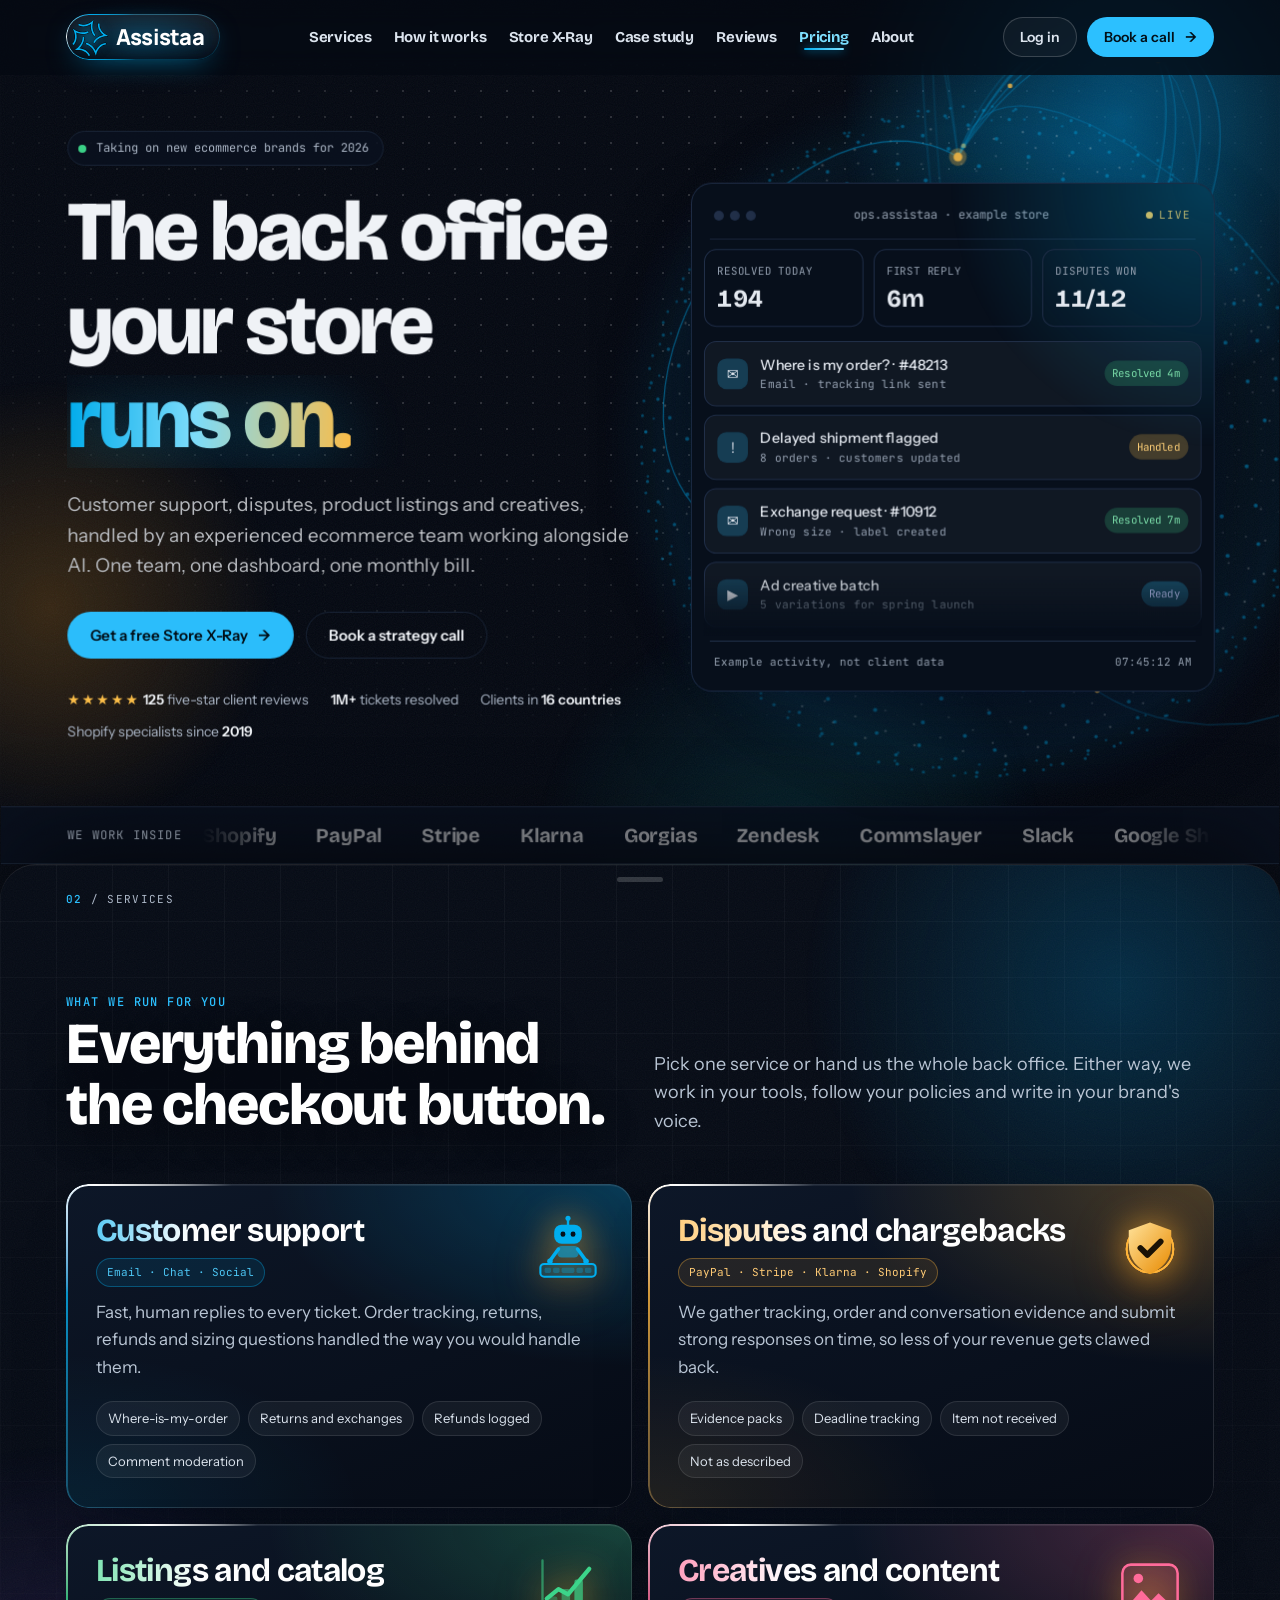
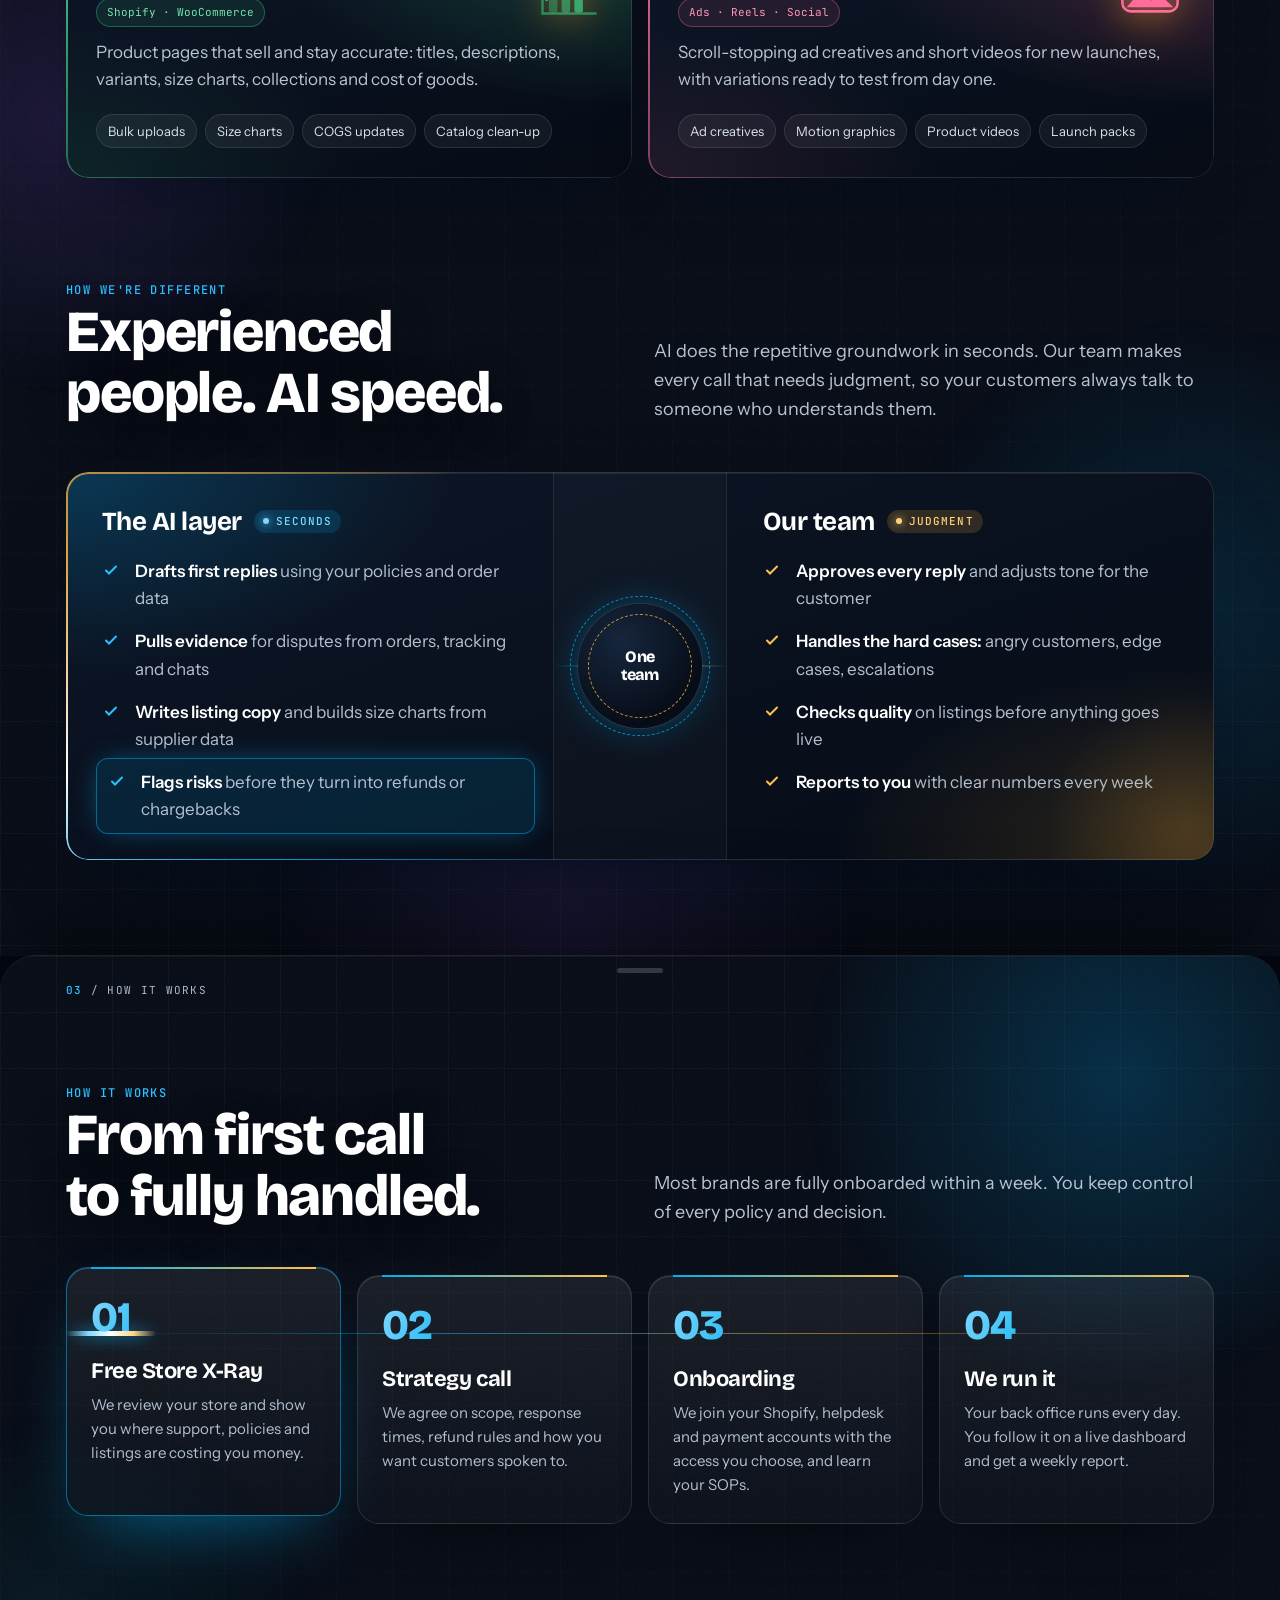
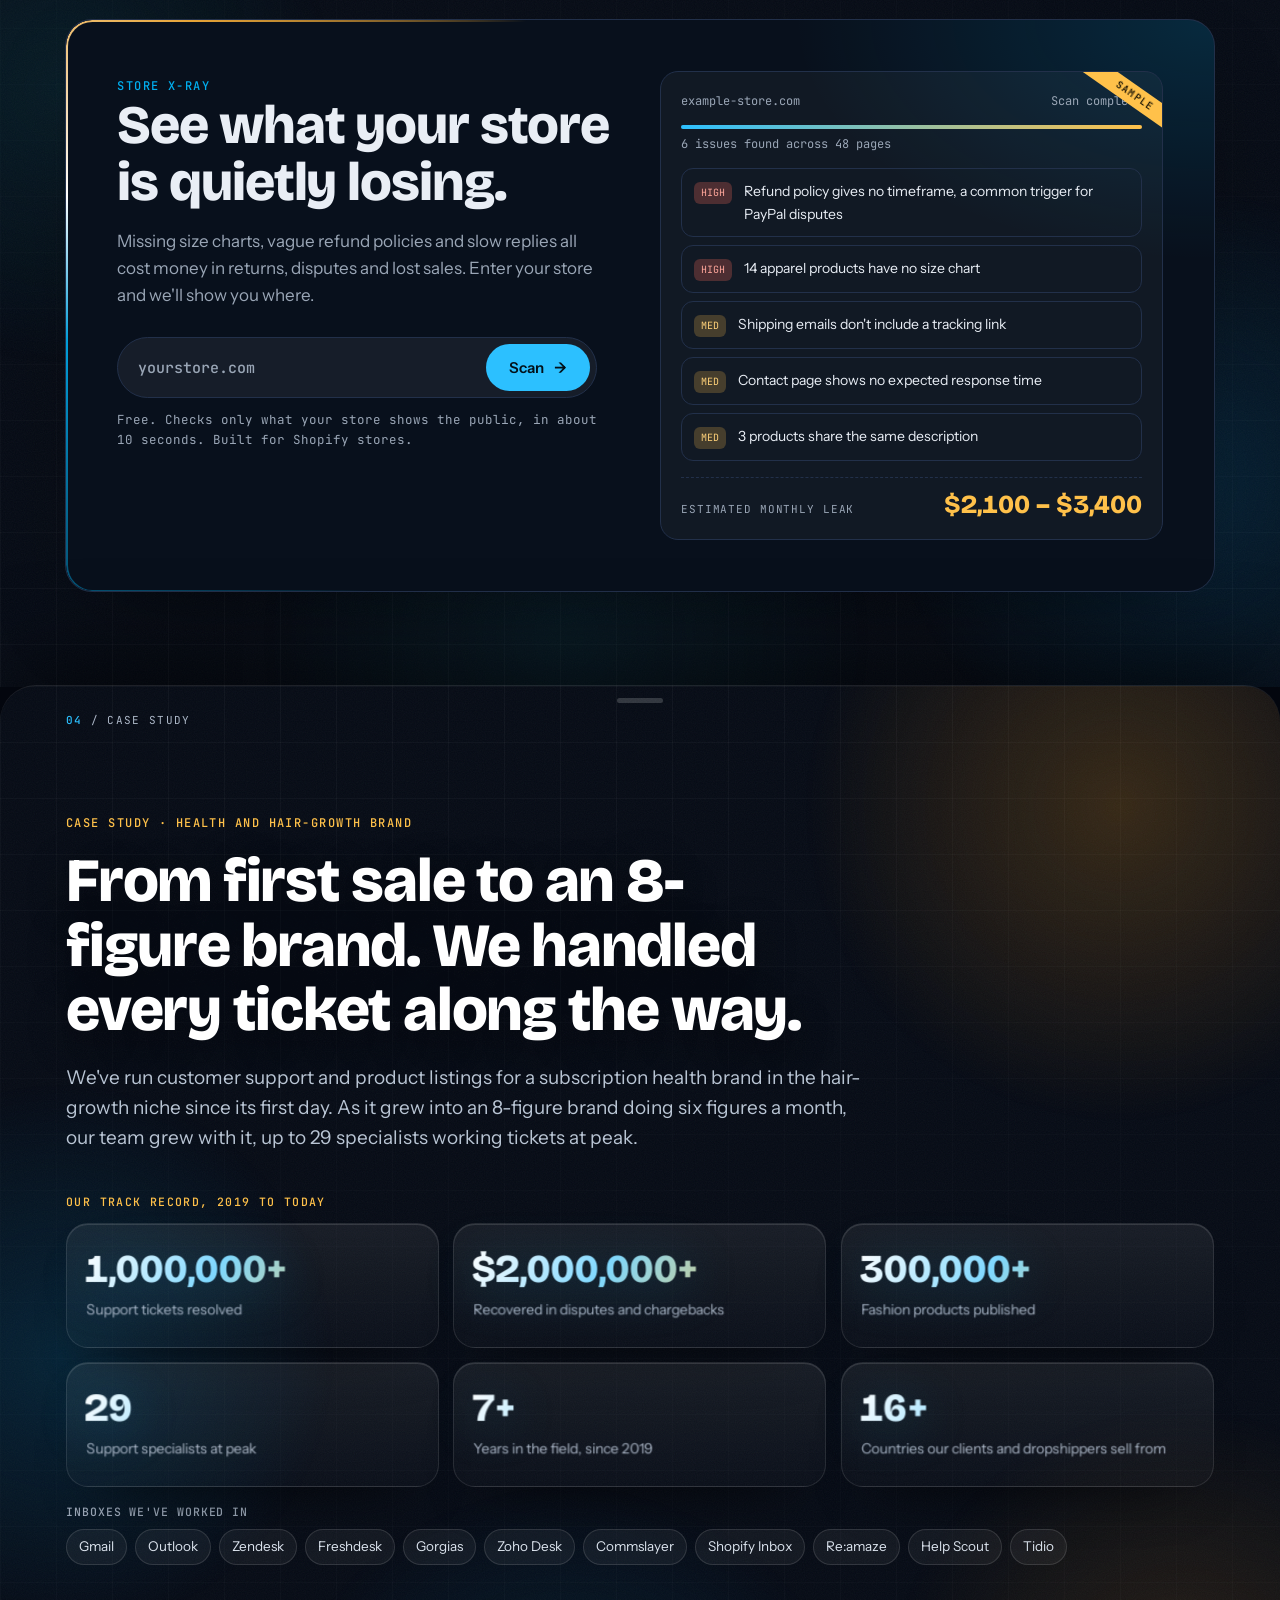
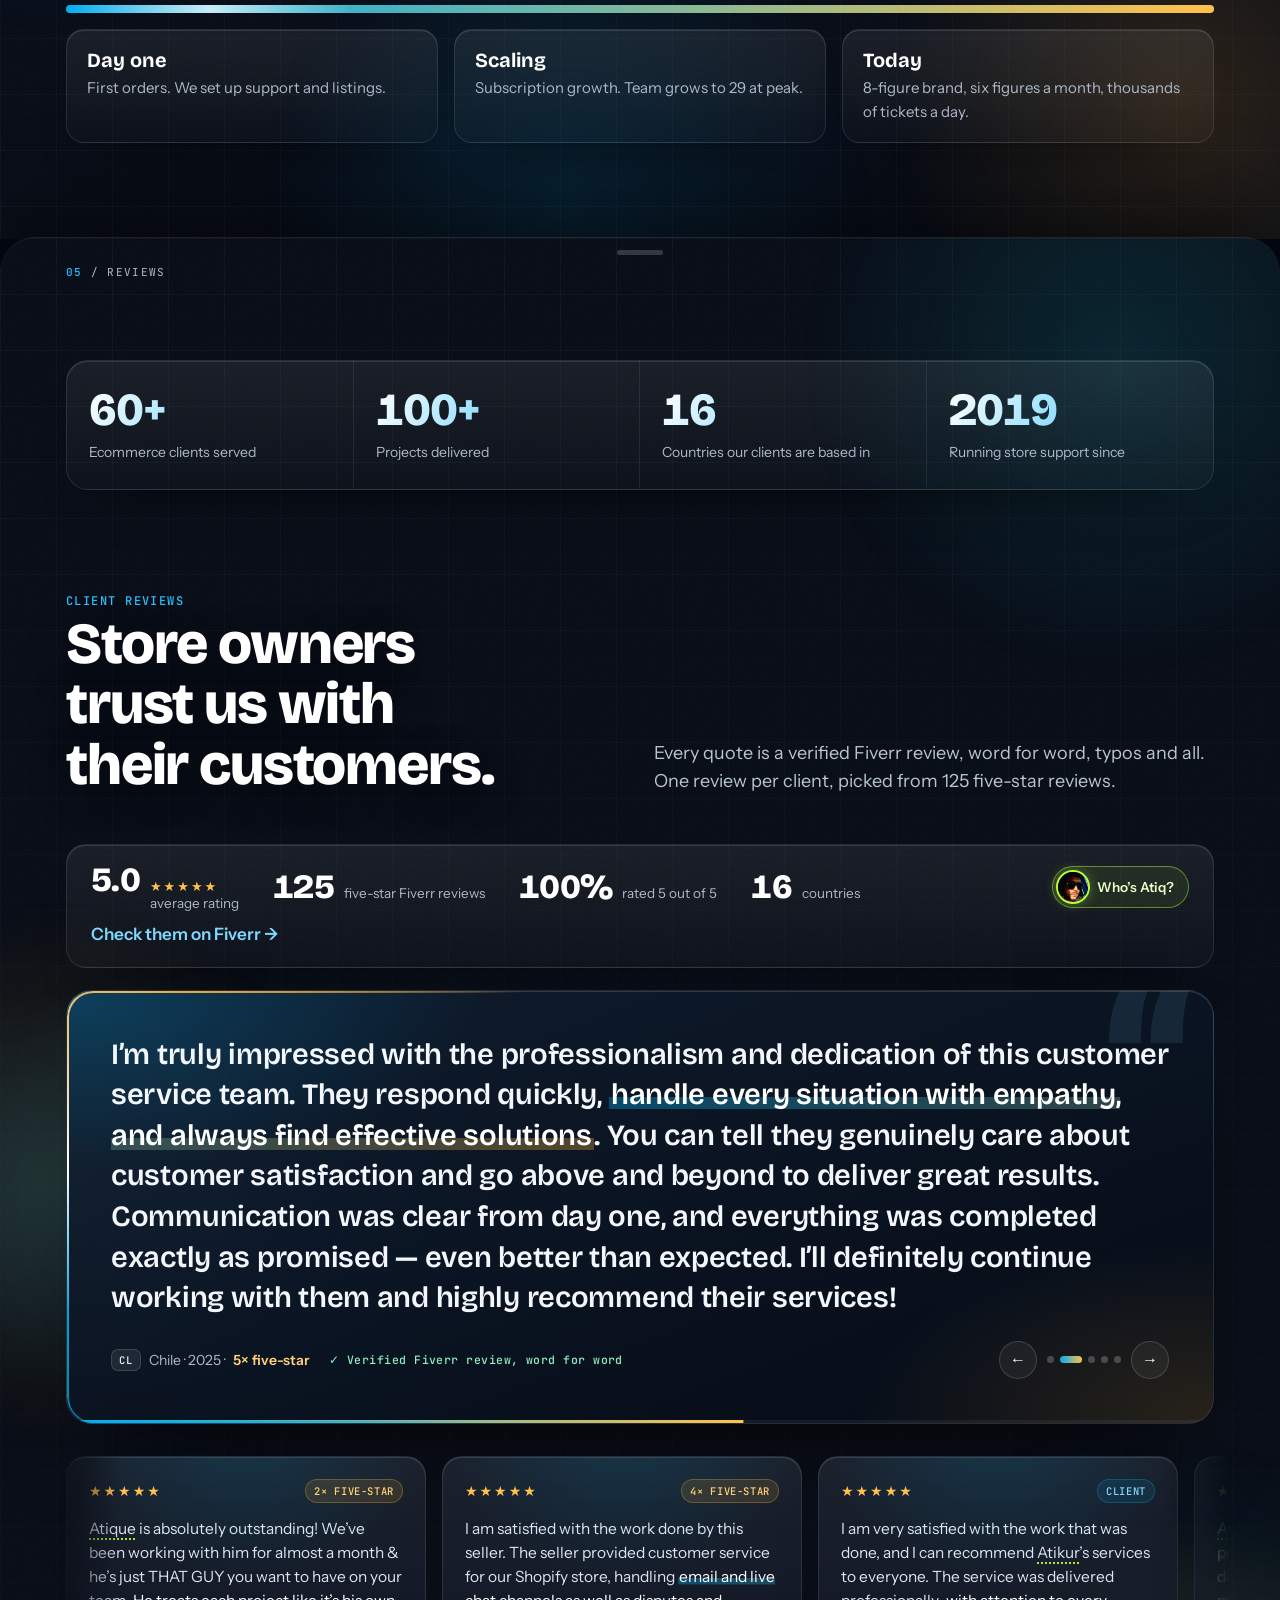
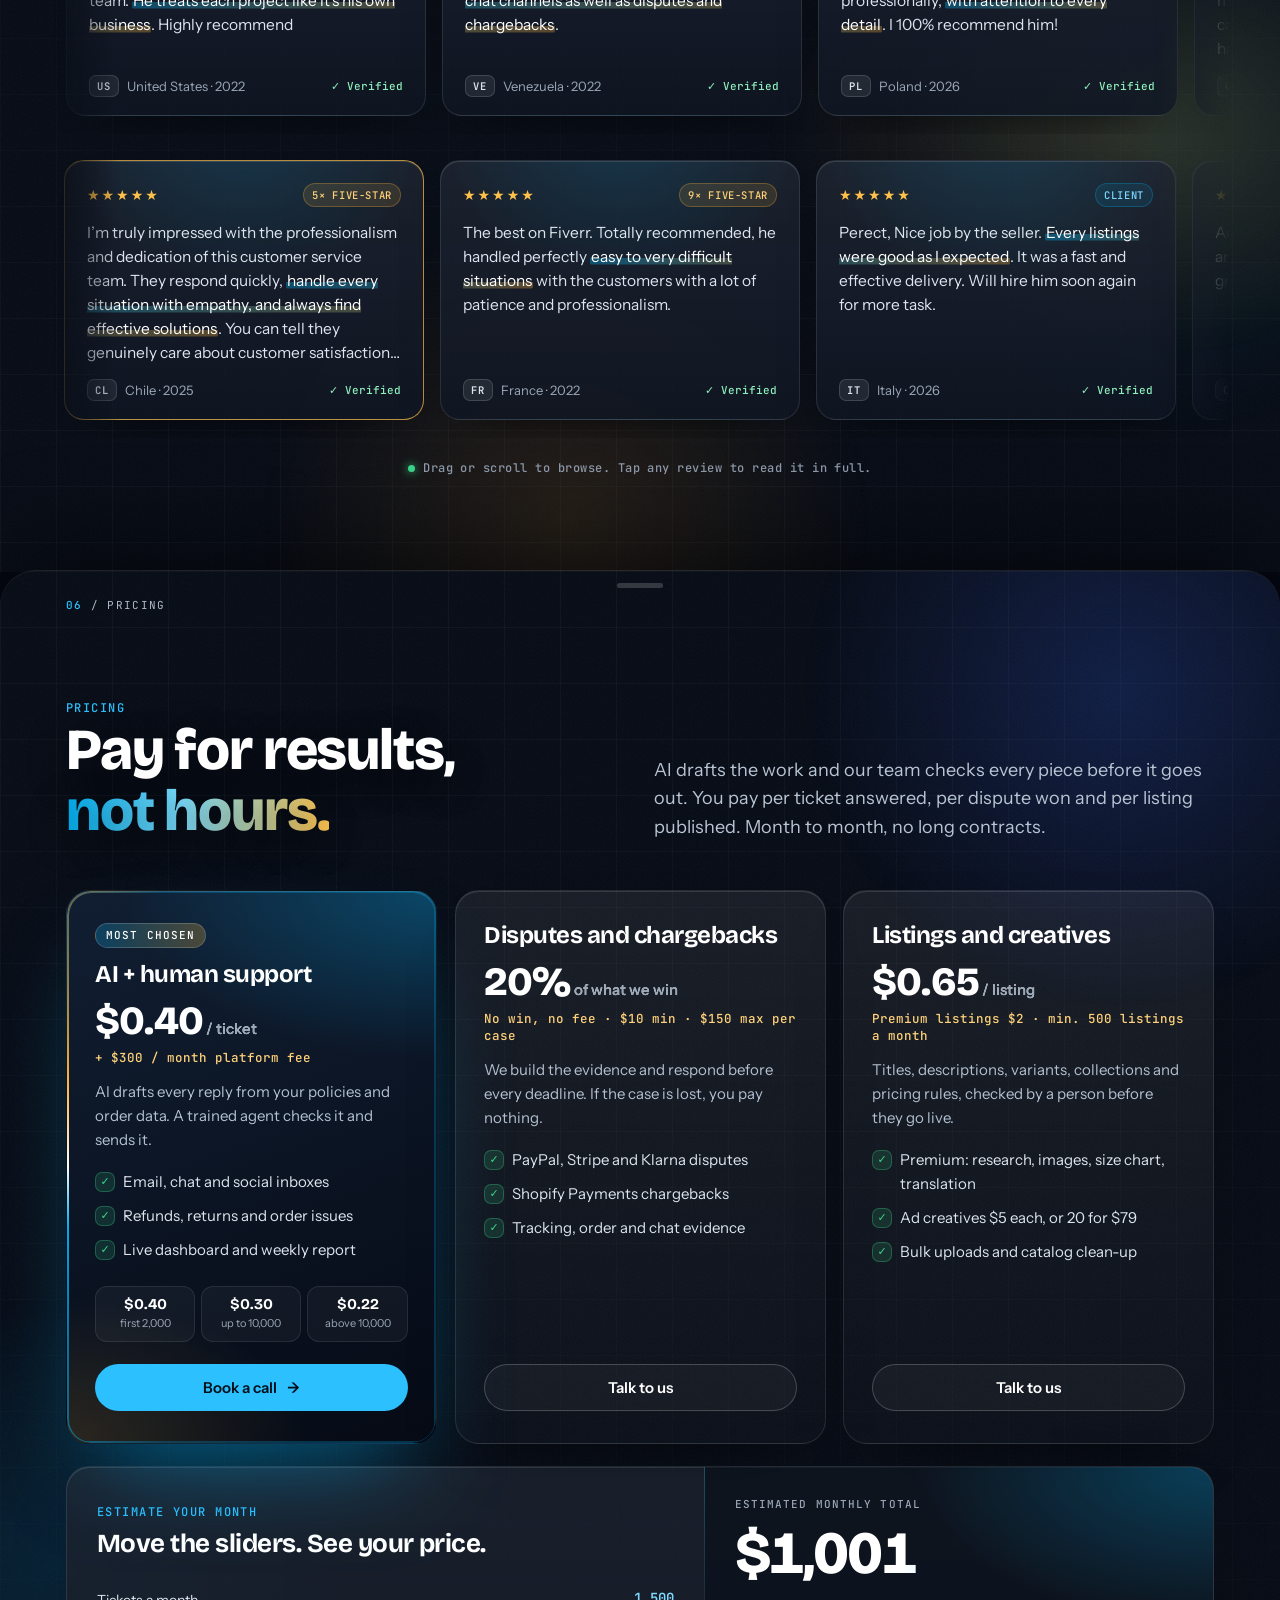
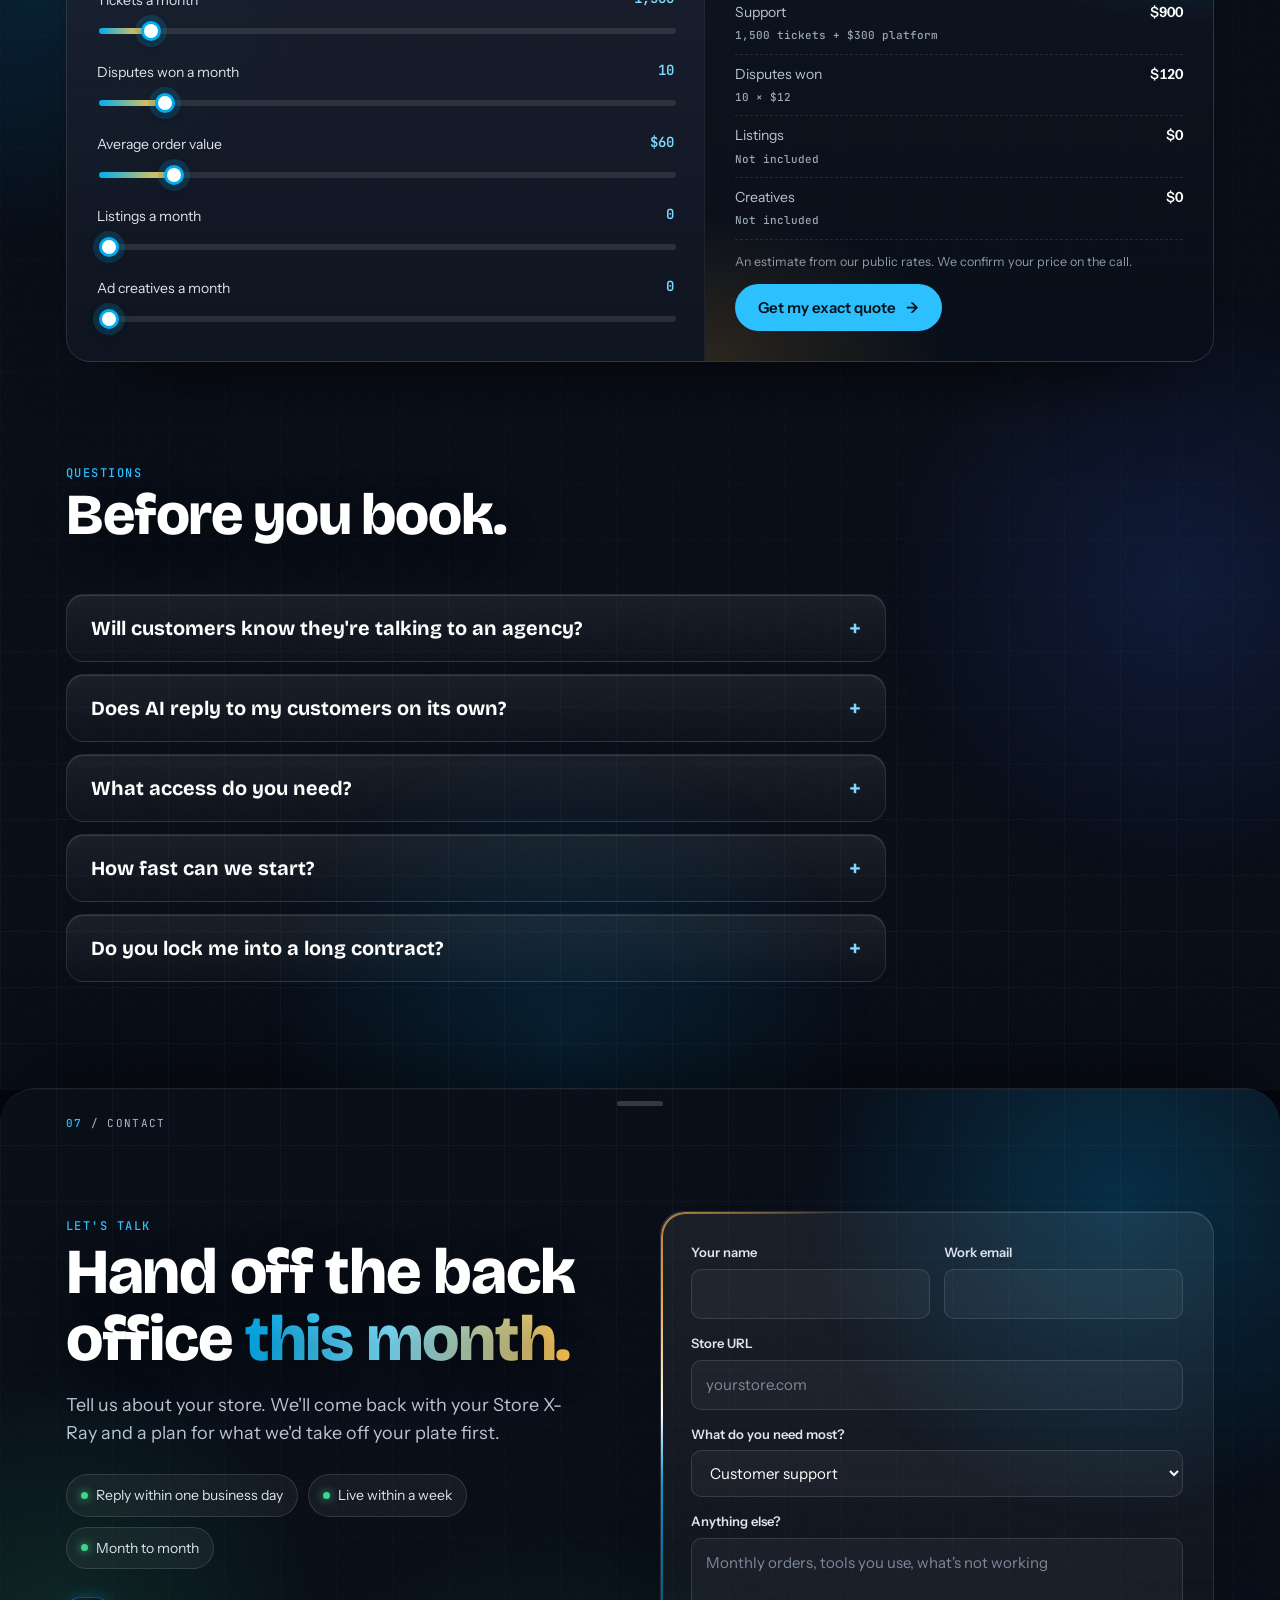
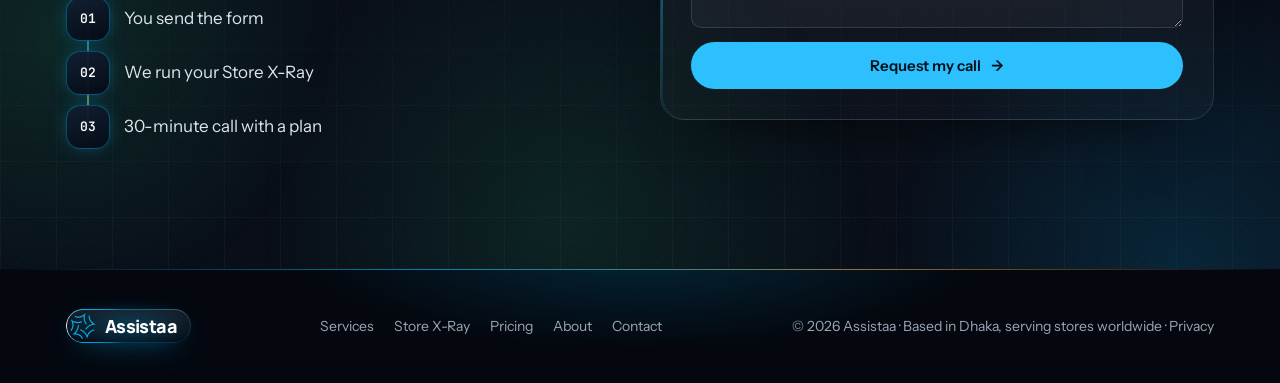
==== commit b5fe8892: "Website: smooth scrolling (soft glows as gradients, no live blur on cards — 5x faster frames), no si" ====
--- a/index.html
+++ b/index.html
@@ -1,562 +1,1967 @@
 <!doctype html>
-<html lang="en"><head><meta charset="utf-8"><meta name="viewport" content="width=device-width,initial-scale=1,viewport-fit=cover"><meta name="robots" content="noindex,nofollow"><title>Assistaa Map</title>
+<html lang="en">
+<head>
+<meta charset="utf-8">
+<meta name="viewport" content="width=device-width, initial-scale=1, viewport-fit=cover">
+<title>Assistaa · AI-powered back office for ecommerce brands</title>
 <link rel="icon" type="image/svg+xml" href="/mark.svg">
-<link rel="preconnect" href="https://fonts.googleapis.com"><link rel="stylesheet" href="https://fonts.googleapis.com/css2?family=Cinzel:wght@500;700&family=Inter:wght@400;500;600;700&family=JetBrains+Mono:wght@500;700&display=swap">
-<style>
-/* Layout: a fixed 1600×1160 stage scaled to fit; 4×3 grid of glowing department panels, HQ emblem in the middle wired to each; tour zooms panel by panel. Phones get a stacked list. */
-:root{
-  --bg:#07080b; --bg2:#0c0e13; --panel:#101319; --inner:#161a22; --line:rgba(255,255,255,.07); --line2:rgba(255,255,255,.12);
-  --fg:#eef1f6; --mute:#8b93a3; --dim:#555d6c;
-  --on:#3ddc97; --mid:#f5b942; --off:#3a404c; --bad:#ff6b7a;
-  --f-title:Cinzel,"Times New Roman",serif; --f-ui:Inter,ui-sans-serif,system-ui,sans-serif; --f-num:"JetBrains Mono",ui-monospace,monospace;
-  color-scheme:dark;
-}
+<meta property="og:title" content="Assistaa · The back office your store runs on">
+<meta property="og:description" content="Customer support, disputes, product listings and creatives for ecommerce brands, by an experienced team working with AI.">
+<meta property="og:type" content="website"><meta property="og:url" content="https://assistaa.com">
+<meta name="theme-color" content="#050912">
+<style>:root{padding-top:env(safe-area-inset-top,0px);padding-bottom:env(safe-area-inset-bottom,0px)}
+body{margin:0}
+img{max-width:100%}
+[hidden]{display:none!important}
+
+/* Store X-Ray live results */
+.sev.lo{background:color-mix(in srgb,var(--con-fg) 12%,transparent);color:var(--con-muted)}
+.sev.ok{background:color-mix(in srgb,#3CD58A 22%,transparent);color:#8FF0BE}
+.finds .xarea{font:600 10.5px var(--f-mono);letter-spacing:.06em;text-transform:uppercase;color:var(--con-muted);margin-right:6px}
+.finds{max-height:420px;overflow:auto}
+.xmore{margin-top:14px;padding:14px;border-radius:14px;border:1px dashed var(--con-line);display:flex;flex-direction:column;gap:10px}
+.xmore p{margin:0;font-size:14px;color:var(--con-muted)}
+.xmore p b{color:var(--con-fg)}
+.xmore form{display:flex;flex-wrap:wrap;gap:8px}
+.xmore input{flex:1 1 140px;min-width:0;background:transparent;border:1px solid var(--con-line);border-radius:10px;color:var(--con-fg);font:500 14px var(--f-body,inherit);padding:10px 12px}
+.xmore input:focus{outline:none;border-color:var(--brand)}
+.xmore .btn{padding:10px 16px}
+.xmore a{color:var(--brand);font-weight:600}
+.xerr{color:#FFA79C}
+</style>
+<meta name="claude:viewport-fit-sides" content="cover">
+<meta name="description" content="Assistaa runs the back office for ecommerce brands: customer support, disputes, product listings and creatives, by an experienced team working with AI.">
+<link rel="preconnect" href="https://fonts.googleapis.com">
+<link rel="preconnect" href="https://fonts.gstatic.com" crossorigin>
+<link rel="stylesheet" href="https://fonts.googleapis.com/css2?family=Bricolage+Grotesque:opsz,wght@12..96,500;12..96,700;12..96,800&family=Instrument+Sans:wght@400;500;600&family=Space+Mono:wght@400;700&family=Manrope:wght@800&family=JetBrains+Mono:wght@400;500&display=swap">
+<style> :root{--bg:#050912;--surface:#0C1422;--ink:#F3F6FA;--muted:#AEB9C9;--line:#1B2638;--accent:#2CC0FF;--accent-ink:#021019;--accent-soft:#0A2639;--brand:#00AEEF;--signal:#FFC14A;--good:#3CD58A;--blob1:#0091D4;--blob2:#C7801C;--blob3:#0E6E7C;--dot:#FFFFFF;--logo-edge:#000000;--con-bg:#08101C;--con-fg:#E9EEF5;--con-muted:#9AA6B6;--con-line:#22304A;--f-display:"Bricolage Grotesque","Segoe UI",system-ui,sans-serif;--f-body:"Instrument Sans","Segoe UI",system-ui,-apple-system,sans-serif;--f-mono:"JetBrains Mono",ui-monospace,"SFMono-Regular",Menlo,monospace;--r:14px;--max:1180px;--page-bg:radial-gradient(1100px 560px at 78% -8%,rgba(0,174,239,.20),transparent 62%),radial-gradient(800px 480px at -5% 105%,rgba(255,170,40,.08),transparent 60%),linear-gradient(180deg,#070D18,#050912);color-scheme:dark;}
+.p-light{--bg:#F3F6FB;--surface:#FFFFFF;--ink:#07101B;--muted:#3A4555;--line:#D2D9E4;--accent:#0A7CC4;--accent-ink:#FFFFFF;--accent-soft:#DCF1FC;--signal:#C97F00;--good:#0B8A4C;--dot:#07101B;--logo-edge:#07101B;--page-bg:radial-gradient(1000px 520px at 85% -10%,rgba(0,174,239,.16),transparent 60%),radial-gradient(700px 420px at 0% 100%,rgba(255,176,40,.10),transparent 60%),linear-gradient(180deg,#FFFFFF,#EEF2F8);color-scheme:light;color:var(--ink);}
 *{box-sizing:border-box}
-html,body{background:var(--bg)}
-body{color:var(--fg);font:13px/1.45 var(--f-ui);padding-left:max(16px,env(safe-area-inset-left,0px));padding-right:max(16px,env(safe-area-inset-right,0px));padding-block:18px 40px;
-  background:radial-gradient(1200px 700px at 50% 45%,#10141c 0%,var(--bg) 70%)}
-.num{font-family:var(--f-num);font-variant-numeric:tabular-nums}
-.viewport{position:relative;max-width:1600px;margin:0 auto;overflow:hidden;border-radius:18px}
-.stage{position:absolute;left:0;top:0;width:1600px;height:1180px;transform-origin:0 0;transition:transform 1.3s cubic-bezier(.7,0,.2,1)}
-.stage::before{content:"";position:absolute;inset:0;background-image:linear-gradient(var(--line) 1px,transparent 1px),linear-gradient(90deg,var(--line) 1px,transparent 1px);background-size:40px 40px;mask-image:radial-gradient(ellipse at 50% 50%,#000 20%,transparent 75%);opacity:.5}
-
-/* header */
-.head{position:absolute;left:0;right:0;top:22px;text-align:center}
-.eyebrow{font-size:10.5px;letter-spacing:.38em;color:var(--mute);text-transform:uppercase;font-weight:600}
-.title{font-family:var(--f-title);font-weight:700;font-size:40px;letter-spacing:.22em;margin:4px 0 0;color:#f4efe6;text-shadow:0 0 30px rgba(255,255,255,.12)}
-.chips{position:absolute;top:28px;left:30px;display:flex;gap:8px}
-.chips.r{left:auto;right:30px}
-.chip{display:inline-flex;align-items:center;gap:7px;height:26px;padding:0 11px;border-radius:999px;border:1px solid var(--line2);background:rgba(16,19,25,.8);font-size:10.5px;letter-spacing:.12em;text-transform:uppercase;color:var(--mute);font-weight:600}
-.chip b{color:var(--fg);font-family:var(--f-num);letter-spacing:0}
-.led{width:7px;height:7px;border-radius:50%;background:var(--on);box-shadow:0 0 10px var(--on);animation:blink 1.8s infinite}
-.chip.bad{border-color:rgba(255,107,122,.4);color:#ffb3bb}.chip.bad .led{background:var(--bad);box-shadow:0 0 10px var(--bad)}
-@keyframes blink{50%{opacity:.3}}
-
-/* wires */
-.wires{position:absolute;inset:0;width:1600px;height:1180px;pointer-events:none}
-.wires .w{fill:none;stroke-width:1.4;opacity:.45}
-.wires .w.off{stroke-dasharray:3 6;opacity:.25}
-
-/* panels */
-.p{position:absolute;width:var(--w);height:var(--h);left:var(--x);top:var(--y);display:flex;flex-direction:column;gap:9px;padding:12px;border-radius:16px;
-  background:linear-gradient(180deg,rgba(255,255,255,.035),rgba(255,255,255,0) 40%),var(--panel);
-  border:1px solid color-mix(in srgb,var(--c) 45%,transparent);
-  box-shadow:0 0 0 1px rgba(0,0,0,.6),0 0 38px -6px color-mix(in srgb,var(--c) 45%,transparent),inset 0 1px 0 rgba(255,255,255,.05);
-  transition:opacity .6s,filter .6s,box-shadow .4s}
-.p.ex{--glow:.25}
-.p.hot::after{content:"";position:absolute;inset:-5px;border-radius:20px;border:1px solid rgba(255,107,122,.55);animation:ring 2.4s infinite;pointer-events:none}
-@keyframes ring{0%{opacity:.9;transform:scale(1)}100%{opacity:0;transform:scale(1.035)}}
-.stage.touring .p,.stage.touring .hub{opacity:.18;filter:saturate(.4)}
-.stage.touring .p.focus,.stage.touring .hub.focus{opacity:1;filter:none}
-.ph{display:flex;align-items:center;gap:8px}
-.no{font-family:var(--f-num);font-size:10.5px;font-weight:700;padding:2px 6px;border-radius:5px;background:var(--c);color:#0b0d11}
-.pn{font-size:12px;font-weight:700;letter-spacing:.2em;text-transform:uppercase}
-.ph .sp{flex:1}
-.avs{display:flex}
-.avs i{font-style:normal;width:20px;height:20px;border-radius:50%;margin-left:-6px;display:grid;place-items:center;font-size:8.5px;font-weight:700;color:#fff;border:2px solid var(--panel);background:linear-gradient(135deg,color-mix(in srgb,var(--c) 70%,#000),#262b36)}
-.avs i.flag{box-shadow:0 0 0 1.5px var(--bad)}
-.cnt{font-family:var(--f-num);font-size:10.5px;color:var(--mute);background:var(--inner);border:1px solid var(--line);border-radius:6px;padding:1px 6px}
-.askdone{flex:none;width:22px;height:22px;border-radius:7px;border:1px solid var(--line2);background:transparent;color:var(--mute);cursor:pointer;font-size:12px;line-height:1}.askdone:hover{border-color:#34d399;color:#34d399}.askdone[disabled]{opacity:.4}
-.tagx{font-size:9px;letter-spacing:.14em;text-transform:uppercase;color:var(--mute);border:1px dashed var(--line2);border-radius:5px;padding:1px 5px}
-.box{background:var(--inner);border:1px solid var(--line);border-radius:11px;padding:9px 10px;min-height:0}
-.bh{display:flex;align-items:center;gap:7px;font-weight:600;font-size:11.5px;margin-bottom:6px}
-.bh .ic{width:16px;height:16px;border-radius:4px;display:grid;place-items:center;font-size:8px;font-weight:800;color:#0b0d11;background:var(--c)}
-.bh .sp{flex:1}
-.bh small{font-weight:500;color:var(--mute);font-size:10px}
-.row{display:flex;align-items:center;gap:7px;padding:3.5px 0;font-size:11px;border-top:1px solid var(--line)}
-.row:first-of-type{border-top:0}
-.row .sp{flex:1;min-width:0;overflow:hidden;text-overflow:ellipsis;white-space:nowrap}
-.mini{font-style:normal;width:16px;height:16px;border-radius:50%;display:grid;place-items:center;font-size:7.5px;font-weight:700;background:#2a303c;color:#cfd5df;flex:none}
-.st{font-size:9.5px;font-weight:600;padding:1px 6px;border-radius:999px;background:rgba(255,255,255,.06);color:var(--mute);white-space:nowrap}
-.st.bad{background:rgba(255,107,122,.14);color:#ff9aa5}.st.ok{background:rgba(61,220,151,.13);color:#7eeab9}.st.mid{background:rgba(245,185,66,.14);color:#f7cd78}
-.bar{height:5px;border-radius:3px;background:rgba(255,255,255,.06);flex:0 0 80px;overflow:hidden}
-.bar b{display:block;height:100%;border-radius:3px;background:var(--c);box-shadow:0 0 8px var(--c)}
-.big{font-family:var(--f-num);font-size:26px;font-weight:700;line-height:1}
-.agents{margin-top:auto}
-.ag{display:flex;align-items:center;gap:7px;padding:3px 0;font-size:11px}
-.ag .ic2{width:15px;height:15px;border-radius:4px;background:color-mix(in srgb,var(--c) 30%,#1d222b);border:1px solid color-mix(in srgb,var(--c) 40%,transparent);flex:none}
-.ag .sp{flex:1;min-width:0;white-space:nowrap;overflow:hidden;text-overflow:ellipsis}
-.tg{width:24px;height:13px;border-radius:999px;background:var(--off);position:relative;flex:none}
-.tg::after{content:"";position:absolute;top:2px;left:2px;width:9px;height:9px;border-radius:50%;background:#7c8494;transition:left .3s}
-.tg.on{background:color-mix(in srgb,var(--on) 35%,#0b0d11)}.tg.on::after{left:13px;background:var(--on);box-shadow:0 0 6px var(--on)}
-.tg.mid{background:color-mix(in srgb,var(--mid) 30%,#0b0d11)}.tg.mid::after{left:7px;background:var(--mid)}
-.lv{font-size:9.5px;font-family:var(--f-num);padding:1px 6px;border-radius:999px;background:color-mix(in srgb,var(--c) 18%,transparent);color:var(--c)}
-.cols{display:grid;grid-template-columns:1fr 1fr;gap:8px;min-height:0}
-.wave{display:flex;align-items:center;gap:2px;height:22px}
-.wave i{width:3px;border-radius:2px;background:var(--c);animation:wv 1.1s ease-in-out infinite}
-@keyframes wv{50%{transform:scaleY(.35)}}
-.bubble{background:#1d6b4a;color:#e9fff4;border-radius:10px 10px 3px 10px;padding:6px 8px;font-size:10.5px;margin-left:18px}
-.bubble.in{background:#262c37;color:var(--fg);border-radius:10px 10px 10px 3px;margin:0 18px 5px 0}
-.cal{display:grid;grid-template-columns:repeat(7,1fr);gap:4px}
-.cal div{aspect-ratio:1;border-radius:6px;background:var(--inner);border:1px solid var(--line);display:flex;flex-direction:column;justify-content:flex-end;padding:3px;font-size:8.5px;color:var(--mute);position:relative;overflow:hidden}
-.cal div.t{background:linear-gradient(160deg,color-mix(in srgb,var(--c) 55%,#000),#1a1020);color:#fff}
-.cal div.t2{background:linear-gradient(200deg,#7c3aed,#1b1230);color:#fff}
-.tl{position:relative;height:11px;margin:1px 0}
-.tl span{position:absolute;top:3px;height:7px;border-radius:4px;background:var(--c);box-shadow:0 0 6px var(--c)}
-.tl span.brk{background:var(--mid);box-shadow:none}
-.tl span.none{background:transparent;border:1px dashed var(--bad);box-shadow:none;height:7px}
-.axis{display:flex;justify-content:space-between;font-family:var(--f-num);font-size:8.5px;color:var(--dim)}
-
-/* hub */
-.hub{position:absolute;left:430px;top:450px;width:740px;height:350px;transition:opacity .6s}
-.hub canvas{position:absolute;inset:0;width:100%;height:100%}
-.hub .lab{position:absolute;left:0;right:0;bottom:18px;text-align:center}
-.hub .lab h2{font-family:var(--f-title);font-size:19px;letter-spacing:.3em;margin:0;color:#f4efe6}
-.hub .lab p{margin:2px 0 0;font-size:10.5px;letter-spacing:.2em;color:var(--mute);text-transform:uppercase}
-.slab{position:absolute;font-family:var(--f-title);font-size:12px;letter-spacing:.32em;color:rgba(255,255,255,.28);text-transform:uppercase}
-
-/* phone */
-.phone{border-radius:26px;border:1px solid var(--line2);background:#05060a;padding:12px;height:100%;display:flex;flex-direction:column;gap:8px;box-shadow:inset 0 0 0 4px #0d0f14}
-.notch{width:70px;height:16px;border-radius:10px;background:#000;margin:-4px auto 0}
-.gm{font-size:17px;font-weight:700;line-height:1.15}
-.mp{font-size:9px;letter-spacing:.24em;color:var(--mute);text-transform:uppercase}
-.kpi{display:flex;align-items:center;gap:10px;background:var(--inner);border:1px solid var(--line);border-radius:12px;padding:8px 10px}
-.kpi .big{font-size:24px}
-.kpi div{font-size:11px;font-weight:600}.kpi small{display:block;color:var(--mute);font-weight:500;font-size:9.5px}
-
-/* tour */
-.ctl{display:flex;justify-content:center;gap:10px;margin:14px auto 0;max-width:1600px;flex-wrap:wrap}
-.btn{all:unset;cursor:pointer;display:inline-flex;align-items:center;gap:8px;height:38px;padding:0 18px;border-radius:999px;font-weight:600;font-size:13px;border:1px solid var(--line2);background:var(--panel);color:var(--fg)}
-.btn.pri{background:linear-gradient(180deg,#f4efe6,#cfc6b6);color:#0b0d11;border-color:transparent}
-.btn[hidden]{display:none}
-.btn:focus-visible{outline:2px solid #f4efe6;outline-offset:3px}
-.cap{position:absolute;left:0;right:0;bottom:0;padding:60px 0 5%;background:linear-gradient(transparent,rgba(7,8,11,.85) 55%);text-align:center;font-family:var(--f-title);font-weight:700;font-size:clamp(18px,3.4vw,44px);letter-spacing:.18em;color:#fff;text-shadow:0 2px 30px rgba(0,0,0,.9);opacity:0;transition:opacity .5s;pointer-events:none}
-.cap.show{opacity:1}
-.foot{max-width:1600px;margin:10px auto 0;text-align:center;color:var(--dim);font-size:11.5px}
-
-/* phones: stacked */
-@media (max-width:899px){
-  .viewport{overflow:visible;height:auto!important}
-  .stage{position:static;width:auto;height:auto;transform:none!important;display:flex;flex-direction:column;gap:16px}
-  .stage::before,.wires,.slab,.chips,.ctl,.cap{display:none}
-  .head{position:static}
-  .title{font-size:24px;letter-spacing:.16em}
-  .p{position:relative;left:auto;top:auto;width:auto;height:auto}
-  .hub{position:relative;left:auto;top:auto;width:auto;height:230px;order:-1}
-  .p.phonep{height:420px}
-  .mchips{display:flex!important}
-}
-.mchips{display:none;flex-wrap:wrap;gap:6px;justify-content:center}
-@media (prefers-reduced-motion:reduce){*{animation:none!important;transition:none!important}}
-
-/* ---- v3 dynamic layer ---- */
-@keyframes rise{from{opacity:0;transform:translateY(22px) scale(.97)}to{opacity:1;transform:none}}
-.p{animation:rise .9s cubic-bezier(.2,.8,.2,1) backwards;animation-delay:var(--d,0s)}
-@keyframes pflash{0%{box-shadow:0 0 0 1px var(--c),0 0 56px -2px var(--c)}100%{}}
-.p.flash{animation:pflash .9s ease-out}
-.p:hover{z-index:6}
-@keyframes grow{from{transform:scaleX(0)}to{transform:scaleX(1)}}
-.bar b,.tl span{transform-origin:left center;animation:grow 1.5s cubic-bezier(.2,.8,.2,1) backwards;animation-delay:.6s}
-@keyframes livep{0%,100%{filter:brightness(1)}50%{filter:brightness(1.9)}}
-.tl span.livebar{animation:grow 1.5s cubic-bezier(.2,.8,.2,1) backwards .6s,livep 1.6s ease-in-out 2.2s infinite}
-@keyframes bl{0%,100%{opacity:1}50%{opacity:.35}}
-.st.bad{animation:bl 1.8s ease-in-out infinite}
-.sweep{position:absolute;left:0;top:0;width:1600px;height:140px;pointer-events:none;z-index:4;
-  background:linear-gradient(180deg,transparent,rgba(34,211,238,.07) 55%,rgba(34,211,238,.16) 98%,transparent);animation:sweepy 9s linear infinite;mix-blend-mode:screen}
-@keyframes sweepy{from{transform:translateY(-140px)}to{transform:translateY(1180px)}}
-.hub .fx{position:absolute;inset:0;width:100%;height:100%;pointer-events:none}
-.feed,.hudr{position:absolute;top:14px;width:176px;font-family:var(--f-num);font-size:9.5px;line-height:1.35;z-index:3}
-.feed{left:0;height:268px;overflow:hidden;-webkit-mask-image:linear-gradient(180deg,transparent,#000 22%);mask-image:linear-gradient(180deg,transparent,#000 22%);display:flex;flex-direction:column;justify-content:flex-end;gap:5px}
-.fh{position:absolute;left:0;top:-2px;font-size:8.5px;letter-spacing:.22em;text-transform:uppercase;color:var(--mute);z-index:4;font-family:var(--f-body,inherit)}
-.fl{border-left:2px solid var(--c);padding:1px 0 1px 7px;color:#aeb6c4;animation:fin .7s cubic-bezier(.2,.8,.2,1);background:linear-gradient(90deg,color-mix(in srgb,var(--c) 14%,transparent),transparent)}
-.fl b{color:var(--c);font-weight:600;display:block;font-size:8.5px;letter-spacing:.08em}
-.fl span{color:#e6e9ef}
-@keyframes fin{from{opacity:0;transform:translateX(-14px)}to{opacity:1;transform:none}}
-.hudr{right:0;text-align:right;display:flex;flex-direction:column;gap:7px;align-items:flex-end}
-.hk{background:rgba(10,12,16,.7);border:1px solid var(--line2);border-radius:9px;padding:5px 9px;min-width:132px;backdrop-filter:blur(2px)}
-.hk small{display:block;font-size:8px;letter-spacing:.18em;text-transform:uppercase;color:var(--mute);font-family:inherit}
-.hk strong{font-size:17px;color:#fff;font-weight:700;letter-spacing:.02em}
-.hk strong i{font-style:normal;color:#22d3ee}
-.ecg{position:absolute;left:0;bottom:-6px;width:740px;height:46px;opacity:.55;pointer-events:none}
-.ecg path{fill:none;stroke:#22d3ee;stroke-width:1.4;stroke-dasharray:140 900;stroke-dashoffset:0;animation:ecg 3.2s linear infinite;filter:drop-shadow(0 0 4px #22d3ee)}
-.ecg path.base{stroke:rgba(34,211,238,.18);stroke-dasharray:none;animation:none;filter:none}
-@keyframes ecg{from{stroke-dashoffset:140}to{stroke-dashoffset:-760}}
-.title{background:linear-gradient(100deg,#f4efe6 0%,#f4efe6 38%,#9ee7f5 50%,#f4efe6 62%,#f4efe6 100%);background-size:260% 100%;-webkit-background-clip:text;background-clip:text;-webkit-text-fill-color:transparent;animation:shim 7s ease-in-out infinite}
-@keyframes shim{0%,100%{background-position:100% 0}50%{background-position:0 0}}
-@media (max-width:899px){.sweep,.feed,.hudr,.ecg,.hub .fx{display:none}}
-
-/* ---- v4 background signals ---- */
-.bgfx{position:absolute;left:0;top:0;width:1600px;height:1180px;pointer-events:none}
-.wires .w{opacity:.55}
-.wires .cm{fill:none;stroke-linecap:round;stroke-width:3;stroke-dasharray:46 954;animation:cmv linear infinite;filter:drop-shadow(0 0 5px currentColor)}
-.wires .cm.o{stroke-width:2;opacity:.55;animation-direction:reverse}
-@keyframes cmv{from{stroke-dashoffset:0}to{stroke-dashoffset:-1000}}
-@media (max-width:899px){.bgfx{display:none}}
-
-/* ---- v5 living logo ---- */
-.hub .mk{position:absolute;inset:0;width:100%;height:100%;pointer-events:none}
-.hub .mksvg{display:none}
-@media (min-width:900px){#cv{display:none}.hub .lab{display:none}}
-@keyframes beatk{0%{transform:translate(-50%,-50%) scale(1)}10%{transform:translate(-50%,-50%) scale(1.14)}20%{transform:translate(-50%,-50%) scale(1.02)}30%{transform:translate(-50%,-50%) scale(1.09)}45%,100%{transform:translate(-50%,-50%) scale(1)}}
-@media (max-width:899px){#cv{display:none}.hub .lab{display:none}.hub .mksvg{display:block;position:absolute;left:50%;top:50%;width:120px;animation:beatk 1.45s ease-in-out infinite;filter:drop-shadow(0 0 16px #00AEEF) drop-shadow(0 0 40px rgba(0,174,239,.6))}}
-
-html,body{margin:0;background:#07080b;color:#e8eaf0;color-scheme:dark}
-[hidden]{display:none!important}
-#gate{position:fixed;inset:0;z-index:100;display:flex;align-items:center;justify-content:center;flex-direction:column;
-  background:radial-gradient(900px 600px at 50% 40%,rgba(6,18,28,.82),rgba(4,6,10,.96));transition:opacity .9s ease,visibility .9s;padding:16px}
-#gate.done{opacity:0;visibility:hidden;pointer-events:none}
-.gbox{width:min(360px,100%);display:flex;flex-direction:column;align-items:center;gap:14px;text-align:center}
-.glogo{position:relative;width:150px;height:150px;display:grid;place-items:center;margin-bottom:6px}
-.glogo svg{width:112px;position:relative;z-index:2;animation:gbeat 1.45s ease-in-out infinite;filter:drop-shadow(0 0 14px #00AEEF) drop-shadow(0 0 38px rgba(0,174,239,.65))}
-@keyframes gbeat{0%{transform:scale(1)}10%{transform:scale(1.13)}20%{transform:scale(1.02)}30%{transform:scale(1.08)}45%,100%{transform:scale(1)}}
-.glogo i{position:absolute;inset:18px;border-radius:50%;border:1.5px solid rgba(0,174,239,.55);animation:gring 2.9s ease-out infinite;opacity:0}
-.glogo i:nth-child(2){animation-delay:1.45s}
-@keyframes gring{0%{transform:scale(.7);opacity:.8}100%{transform:scale(2.5);opacity:0}}
-.gt{font-family:Cinzel,serif;letter-spacing:.32em;font-size:13px;color:#cfd6e2}
-.gs{font-size:11px;letter-spacing:.18em;text-transform:uppercase;color:#7c8696}
-#gf{display:flex;gap:8px;width:100%;margin-top:6px}
-#pin{flex:1;min-width:0;height:46px;border-radius:12px;border:1px solid rgba(255,255,255,.14);background:rgba(10,14,20,.8);color:#fff;text-align:center;font:600 22px "JetBrains Mono",monospace;letter-spacing:.5em;padding:0 0 0 .5em;outline:none;transition:border-color .2s,box-shadow .2s}
-#pin:focus{border-color:#22d3ee;box-shadow:0 0 0 3px rgba(34,211,238,.18),0 0 24px -4px #22d3ee}
-#gf button{height:46px;padding:0 18px;border-radius:12px;border:0;background:linear-gradient(180deg,#22d3ee,#0ea5c6);color:#031018;font:700 13px Inter,sans-serif;letter-spacing:.08em;cursor:pointer}
-#gf button:disabled{opacity:.5}
-#gmsg{min-height:18px;font-size:12.5px;color:#ff9aa5}
-#gboot{margin:0;font:11px/1.7 "JetBrains Mono",monospace;color:#7eeab9;text-align:left;min-height:84px;width:100%}
-.shake{animation:shk .4s}
-@keyframes shk{20%{transform:translateX(-8px)}40%{transform:translateX(8px)}60%{transform:translateX(-5px)}80%{transform:translateX(5px)}}
-.lock{position:fixed;right:14px;bottom:12px;z-index:50;font:600 11px Inter,sans-serif;color:#8b93a3;background:rgba(10,12,16,.8);border:1px solid rgba(255,255,255,.12);border-radius:999px;padding:6px 12px;cursor:pointer}
-.lock:hover{color:#fff}
-@media (max-width:899px){.lock{bottom:10px}}
-</style></head><body>
-<div id="gate"><div class="gbox">
- <div class="glogo"><i></i><i></i><svg viewBox="0 0 193 196"><path fill="#00AEEF" d="M74.5,129.9 L74.6,131.0 L75.2,131.8 L78.0,132.4 L86.9,136.4 L90.1,138.2 L97.2,143.1 L100.9,146.2 L109.0,154.8 L113.6,161.0 L119.5,171.4 L123.6,180.9 L127.0,190.6 L127.8,191.4 L128.4,191.4 L128.9,190.8 L132.2,177.4 L136.4,168.0 L139.2,162.8 L142.4,157.9 L148.1,150.8 L152.6,146.2 L156.5,143.0 L163.4,138.5 L168.4,136.2 L175.1,134.1 L181.2,133.0 L182.0,132.0 L181.4,125.9 L180.8,124.8 L179.6,124.6 L172.8,125.9 L168.5,127.0 L163.9,128.8 L155.6,132.9 L151.2,135.9 L147.4,139.0 L140.6,145.9 L138.0,149.0 L133.6,155.1 L130.1,161.2 L127.8,166.1 L126.6,166.2 L124.0,161.2 L121.1,156.6 L115.4,148.9 L112.0,145.0 L107.1,140.1 L99.6,134.0 L93.0,129.9 L89.0,127.8 L83.1,125.0 L80.4,124.0 L76.9,123.2 L76.2,123.4 L75.6,124.2 L75.0,126.4Z M57.6,91.6 L56.8,92.4 L56.6,99.8 L55.6,106.9 L54.6,111.4 L52.5,118.0 L50.6,122.8 L46.6,130.2 L41.8,137.5 L37.5,142.6 L31.5,148.8 L28.0,151.9 L16.5,161.2 L16.5,162.0 L17.8,162.4 L27.9,161.8 L32.4,161.8 L39.6,162.2 L50.6,164.2 L57.5,166.4 L67.6,171.2 L71.0,173.2 L74.9,176.2 L79.8,180.9 L82.8,184.4 L86.6,190.0 L88.6,193.8 L89.4,194.2 L90.5,194.1 L95.6,191.8 L96.4,190.6 L96.2,189.8 L92.0,182.4 L89.0,178.2 L85.1,173.9 L80.1,169.1 L76.4,166.2 L70.9,162.9 L60.1,158.0 L50.2,155.1 L46.8,154.6 L44.8,154.0 L40.1,153.5 L40.2,152.2 L43.8,148.6 L48.8,142.5 L55.0,133.0 L58.9,125.2 L62.0,116.9 L63.9,109.5 L65.0,102.5 L65.2,97.8 L65.1,91.5 L64.6,90.9 L63.5,90.8Z M2.1,130.5 L6.4,134.8 L7.0,135.1 L8.1,135.0 L11.9,130.9 L14.9,126.8 L19.0,119.4 L22.0,111.9 L24.0,103.6 L25.0,94.9 L24.9,85.6 L23.9,77.6 L23.0,73.0 L22.1,70.2 L22.2,68.9 L23.4,68.9 L28.0,70.9 L34.4,73.0 L46.4,75.6 L56.6,76.4 L67.2,75.9 L74.4,74.9 L79.8,73.2 L81.5,73.0 L88.6,70.1 L89.1,69.5 L89.0,68.0 L86.1,62.8 L85.1,62.1 L78.4,64.6 L69.4,66.8 L64.5,67.0 L58.8,67.8 L53.2,67.8 L45.2,66.8 L33.4,63.8 L27.8,61.5 L21.1,58.5 L7.0,50.2 L5.6,50.0 L5.4,50.2 L5.6,51.5 L10.6,62.1 L13.6,71.5 L15.8,83.0 L16.0,94.4 L15.8,98.8 L14.8,104.6 L12.5,112.1 L10.6,116.4 L7.8,121.5 L5.6,124.5 L1.9,129.1Z M147.1,20.0 L140.5,19.5 L139.9,19.9 L139.5,20.6 L139.0,25.0 L139.1,31.8 L139.9,37.8 L142.0,46.1 L143.9,51.1 L146.0,55.5 L150.9,63.4 L158.0,72.0 L163.8,77.6 L167.6,80.9 L167.6,81.9 L165.9,82.6 L163.4,83.0 L160.2,84.0 L148.0,89.0 L139.2,94.0 L133.6,98.0 L130.1,100.9 L126.0,104.8 L120.8,110.6 L117.0,115.6 L114.2,120.2 L114.2,121.2 L114.6,121.8 L120.2,124.4 L121.5,124.4 L122.0,123.9 L124.1,120.2 L127.1,116.2 L133.5,109.4 L139.1,104.5 L148.6,98.4 L157.5,94.2 L166.0,91.2 L175.9,89.1 L192.9,87.0 L192.9,85.8 L192.1,85.8 L182.8,80.8 L176.1,76.4 L172.6,73.6 L165.2,66.9 L160.6,61.6 L157.4,57.2 L153.2,50.2 L151.2,45.9 L149.2,39.9 L148.0,32.5 L147.8,26.6 L148.1,21.8 L147.9,20.6Z M36.5,22.2 L33.8,27.4 L33.8,28.5 L34.5,29.2 L40.1,31.9 L46.9,33.9 L52.1,35.0 L60.1,35.8 L71.1,34.9 L79.5,33.0 L88.5,29.9 L95.2,26.6 L100.5,23.5 L101.6,23.5 L101.8,25.4 L101.0,32.4 L101.0,39.0 L101.9,48.6 L104.0,58.4 L107.0,67.2 L109.9,73.5 L112.1,77.6 L116.0,83.5 L119.2,87.5 L120.1,87.9 L120.9,87.6 L125.5,82.9 L125.6,82.0 L125.2,81.2 L122.2,77.4 L119.2,72.8 L115.1,64.2 L112.2,55.8 L111.1,50.9 L110.1,44.6 L109.8,37.5 L110.1,26.2 L112.2,13.9 L115.0,3.4 L114.8,2.1 L114.2,2.0 L113.1,2.8 L103.1,11.5 L92.2,18.4 L82.8,22.6 L73.2,25.6 L65.6,26.8 L55.1,26.8 L51.9,26.0 L49.2,25.8 L46.9,24.9 L45.8,24.8 L42.8,23.8 L37.9,21.5 L37.1,21.6Z"/></svg></div>
- <div class="gt">ASSISTAA COMMAND MAP</div><div class="gs">Owner access</div>
- <form id="gf" autocomplete="on"><input id="pin" type="password" inputmode="numeric" autocomplete="current-password" maxlength="8" placeholder="····" aria-label="Owner PIN"><button id="gb" type="submit">ENTER</button></form>
- <div id="gmsg" role="status"></div><pre id="gboot"></pre>
-</div></div>
-<div class="viewport" id="vp">
- <div class="stage" id="stage">
-  <canvas class="bgfx" id="bgfx" width="1600" height="1180"></canvas>
-  <svg class="wires" id="wires" viewBox="0 0 1600 1180" aria-hidden="true"></svg>
-  <div class="head">
-   <div class="eyebrow">Assistaa · Command map · <span id="today">—</span></div>
-   <h1 class="title">THE ASSISTAA MAP</h1>
-  </div>
-  <div class="chips"><span class="chip"><span class="led"></span>Dhaka <b id="clk">--:--:--</b></span><span class="chip">Updated <b id="upd">--:--</b></span><span class="chip">Agents live <b id="c-ag">0/0</b></span></div>
-  <div class="chips r"><span class="chip">On shift <b id="c-shift">–</b></span><span class="chip bad"><span class="led"></span>Needs you <b id="c-need">–</b></span></div>
-  <div class="mchips"><span class="chip"><span class="led"></span>Live <b id="m-upd">--:--</b></span><span class="chip">On shift <b id="m-shift">–</b></span><span class="chip bad">Needs you <b id="m-need">–</b></span></div>
-  <div class="sweep"></div>
-  <div class="hub" id="hub"><canvas id="cv" width="1480" height="660"></canvas><div class="lab"><h2>ASSISTAA HQ</h2><p>Atiq · Claude</p></div></div>
-  <div id="panels"></div>
- </div>
- <div class="cap" id="cap"></div>
-</div>
-<div class="ctl"><button class="btn pri" id="play" type="button">▶ Play the tour</button><button class="btn" id="stop" type="button" hidden>Stop</button></div>
-<p class="foot">Support, listings, back office, sales and the activity feed are live from team.assistaa.com and assistaa.com, refreshed every 30 seconds. Agents, the Task Shield, the content week and "Needs you" come from the Assistaa OS tables. Tick an item in Needs you when it's done. Panels marked "Example" are not connected yet.</p>
-<button class="lock" id="lock" type="button" hidden>Lock</button>
+html{scroll-behavior:smooth}
+body{background:var(--bg);color:var(--ink);font-family:var(--f-body);font-size:16px;line-height:1.6;-webkit-font-smoothing:antialiased;overflow-x:hidden}
+body::before{content:"";position:fixed;inset:0 0 auto;height:env(safe-area-inset-top,0px);z-index:60;background:var(--bg)}
+a{color:inherit}
+h1,h2,h3{font-family:var(--f-display);line-height:1.05;letter-spacing:-.02em;text-wrap:balance;margin:0}
+p{margin:0}
+.wrap{max-width:var(--max);margin:0 auto;padding-left:max(16px,env(safe-area-inset-left,0px));padding-right:max(16px,env(safe-area-inset-right,0px))}
+.eyebrow{font-family:var(--f-mono);font-size:12px;letter-spacing:.12em;text-transform:uppercase;color:var(--muted)}
+.btn{display:inline-flex;align-items:center;gap:10px;font:600 15px/1 var(--f-body);padding:15px 22px;border-radius:999px;text-decoration:none;border:1px solid transparent;cursor:pointer;transition:transform .2s ease,background .2s ease,box-shadow .2s ease}
+.btn-primary{background:var(--accent);color:var(--accent-ink)}
+.btn-primary:hover{transform:translateY(-2px);box-shadow:0 10px 28px -10px var(--accent)}
+.btn-ghost{background:transparent;color:var(--ink);border-color:var(--line)}
+.btn-ghost:hover{border-color:var(--ink)}
+.btn:focus-visible,a:focus-visible,input:focus-visible,select:focus-visible,textarea:focus-visible{outline:2px solid var(--accent);outline-offset:3px}
+.arrow{transition:transform .2s ease}
+.btn:hover .arrow{transform:translateX(3px)}
+header.nav{position:sticky;top:env(safe-area-inset-top,0px);z-index:50;background:color-mix(in srgb,#050912 78%,transparent);backdrop-filter:blur(12px);-webkit-backdrop-filter:blur(12px);border-bottom:1px solid transparent;transition:border-color .3s}
+header.nav.scrolled{border-bottom-color:var(--line)}
+.nav-in{display:flex;align-items:center;justify-content:space-between;gap:16px;padding-block:14px}
+.logo{display:flex;align-items:center;gap:10px;text-decoration:none;font:800 22px/1 var(--f-display);letter-spacing:-.03em}
+.logo img{flex:none;display:block;max-width:none}
+.logo .logo-word{height:22px;width:auto}
+footer .logo .logo-word{height:18px}
+.logo:hover .logo-mark{transform:rotate(-12deg) scale(1.06)}
+.logo .logo-mark{transition:transform .5s cubic-bezier(.2,.8,.2,1)}
+.nav-links{display:flex;gap:26px;font-size:15px;color:var(--muted)}
+.nav-links a{text-decoration:none;transition:color .2s}
+.nav-links a:hover{color:var(--ink)}
+.nav .btn{padding:11px 18px;font-size:14px}
+@media (max-width:860px){.nav-links{display:none}
+}
+.hero{padding-block:56px 64px}
+.page:first-child>section.hero{padding-top:56px}
+.hero-grid{display:grid;grid-template-columns:1.05fr .95fr;gap:48px;align-items:center}
+@media (max-width:960px){.hero-grid{grid-template-columns:1fr;gap:40px}
+}
+.status{display:inline-flex;align-items:center;gap:10px;padding:7px 14px 7px 10px;border:1px solid var(--line);border-radius:999px;font-family:var(--f-mono);font-size:12px;color:var(--muted);background:var(--surface)}
+.pulse{width:8px;height:8px;border-radius:50%;background:var(--good);box-shadow:0 0 0 0 var(--good);animation:pulse 2s infinite}
+@keyframes pulse{0%{box-shadow:0 0 0 0 color-mix(in srgb,var(--good) 60%,transparent)}
+70%{box-shadow:0 0 0 9px transparent}
+100%{box-shadow:0 0 0 0 transparent}
+}
+.hero h1{font-size:clamp(44px,6.6vw,86px);font-weight:800;margin-top:22px;letter-spacing:-.035em}
+.hero h1 .line{display:block;overflow:hidden;padding-bottom:.06em}
+.hero h1 .line span{display:inline-block;animation:rise .9s cubic-bezier(.2,.8,.2,1) both}
+.hero h1 .line:nth-child(2) span{animation-delay:.08s}
+.hero h1 .line:nth-child(3) span{animation-delay:.16s}
+.hero h1 em{font-style:normal;position:relative;background:linear-gradient(92deg,var(--brand),#7FE0FF 45%,var(--signal));-webkit-background-clip:text;background-clip:text;color:transparent;filter:drop-shadow(0 6px 30px rgba(0,174,239,.35))}
+@keyframes rise{from{transform:translateY(60%)}
+to{transform:none}
+}
+.hero .lede{font-size:clamp(17px,1.6vw,19px);color:var(--muted);max-width:52ch;margin-top:22px}
+.hero .cta{display:flex;flex-wrap:wrap;gap:12px;margin-top:30px}
+.trust{display:flex;flex-wrap:wrap;gap:10px 22px;margin-top:30px;font-size:14px;color:var(--muted)}
+.trust b{color:var(--ink);font-weight:600}
+.stars{color:var(--signal);letter-spacing:2px}
+.console{background:var(--con-bg);color:var(--con-fg);border-radius:20px;padding:18px;box-shadow:0 40px 90px -30px rgba(5,20,45,.6),0 0 0 1px var(--con-line);position:relative;min-width:0}
+.console::after{content:"";position:absolute;inset:0;border-radius:inherit;background:radial-gradient(380px circle at 100% 0%,color-mix(in srgb,var(--brand) 30%,transparent),transparent 70%);pointer-events:none}
+.con-top{display:flex;justify-content:space-between;align-items:center;gap:12px;padding:4px 4px 14px;border-bottom:1px solid var(--con-line)}
+.dots{display:flex;gap:6px}
+.dots i{width:10px;height:10px;border-radius:50%;background:var(--con-line)}
+.con-title{font-family:var(--f-mono);font-size:12px;color:var(--con-muted);display:flex;align-items:center;gap:8px}
+.live{display:inline-flex;align-items:center;gap:6px;font-family:var(--f-mono);font-size:11px;letter-spacing:.1em;color:var(--signal)}
+.live::before{content:"";width:7px;height:7px;border-radius:50%;background:var(--signal);animation:blink 1.2s infinite}
+@keyframes blink{50%{opacity:.25}
+}
+.kpis{display:grid;grid-template-columns:repeat(3,1fr);gap:10px;padding:14px 0}
+.kpi{border:1px solid var(--con-line);border-radius:12px;padding:12px}
+.kpi small{display:block;font-family:var(--f-mono);font-size:10.5px;letter-spacing:.06em;text-transform:uppercase;color:var(--con-muted)}
+.kpi strong{display:block;font:700 24px/1.2 var(--f-display);margin-top:4px;font-variant-numeric:tabular-nums}
+.feed{list-style:none;margin:0;padding:0;display:flex;flex-direction:column;gap:8px;height:288px;overflow:hidden;position:relative}
+.feed::after{content:"";position:absolute;inset:auto 0 0;height:60px;background:linear-gradient(transparent,var(--con-bg))}
+.ev{display:grid;grid-template-columns:auto 1fr auto;gap:12px;align-items:center;padding:11px 12px;border-radius:12px;background:color-mix(in srgb,var(--con-fg) 4%,transparent);border:1px solid var(--con-line);animation:slidein .55s cubic-bezier(.2,.8,.2,1)}
+@keyframes slidein{from{transform:translateY(-14px);opacity:.2}
+to{transform:none;opacity:1}
+}
+.ev .ic{width:30px;height:30px;border-radius:9px;display:grid;place-items:center;background:color-mix(in srgb,var(--accent) 22%,transparent);color:var(--con-fg);font-size:14px}
+.ev .tx{min-width:0}
+.ev .tx b{display:block;font-weight:500;font-size:14px;white-space:nowrap;overflow:hidden;text-overflow:ellipsis}
+.ev .tx span{display:block;font-family:var(--f-mono);font-size:11px;color:var(--con-muted);white-space:nowrap;overflow:hidden;text-overflow:ellipsis}
+.pill{font-family:var(--f-mono);font-size:10.5px;padding:4px 8px;border-radius:999px;white-space:nowrap}
+.pill.ok{background:color-mix(in srgb,var(--good) 20%,transparent);color:#7FE3AE}
+.pill.wait{background:color-mix(in srgb,var(--signal) 22%,transparent);color:#FFD27A}
+.pill.info{background:color-mix(in srgb,var(--accent) 28%,transparent);color:#C3CDFF}
+.con-foot{display:flex;justify-content:space-between;gap:8px;padding:12px 4px 2px;font-family:var(--f-mono);font-size:11px;color:var(--con-muted);border-top:1px solid var(--con-line);margin-top:10px}
+.marquee{border-block:1px solid var(--line);overflow:hidden;padding-block:18px;background:var(--surface)}
+.mq-row{display:flex;align-items:center;gap:20px}
+.mq-label{flex:none;font-family:var(--f-mono);font-size:12px;letter-spacing:.1em;text-transform:uppercase;color:var(--muted)}
+.mq-track{overflow:hidden;min-width:0;flex:1;mask-image:linear-gradient(90deg,transparent,#000 8%,#000 92%,transparent);-webkit-mask-image:linear-gradient(90deg,transparent,#000 8%,#000 92%,transparent)}
+.mq-inner{display:flex;gap:40px;width:max-content;animation:scroll 34s linear infinite}
+.mq-inner span{font:700 20px/1 var(--f-display);color:var(--muted);letter-spacing:-.01em;white-space:nowrap}
+@keyframes scroll{to{transform:translateX(-50%)}
+}
+@media (max-width:640px){.mq-label{display:none}
+}
+section{padding-block:96px}
+.sec-head{display:grid;grid-template-columns:1fr 1fr;gap:28px;align-items:end;margin-bottom:48px}
+.sec-head h2{font-size:clamp(34px,4.6vw,58px);font-weight:800}
+.sec-head p{color:var(--muted);font-size:18px;max-width:46ch}
+@media (max-width:860px){.sec-head{grid-template-columns:1fr}
+section{padding-block:72px}
+}
+.svc-grid{display:grid;grid-template-columns:repeat(2,1fr);gap:16px}
+@media (max-width:760px){.svc-grid{grid-template-columns:1fr}
+}
+.svc{position:relative;background:var(--surface);border:1px solid var(--line);border-radius:var(--r);padding:28px;overflow:hidden;min-width:0;transition:transform .3s ease,border-color .3s}
+.svc::before{content:"";position:absolute;inset:0;background:radial-gradient(420px circle at var(--mx,50%) var(--my,0%),var(--accent-soft),transparent 45%);opacity:0;transition:opacity .3s}
+.svc:hover{transform:translateY(-4px);border-color:color-mix(in srgb,var(--accent) 50%,var(--line))}
+.svc:hover::before{opacity:1}
+.svc>*{position:relative}
+.svc-top{display:flex;justify-content:space-between;align-items:flex-start;gap:16px}
+.svc h3{font-size:28px;font-weight:700}
+.svc .tag{font-family:var(--f-mono);font-size:11px;color:var(--muted);border:1px solid var(--line);border-radius:999px;padding:5px 10px;white-space:nowrap}
+.svc p{color:var(--muted);margin-top:12px;max-width:48ch}
+.svc ul{list-style:none;padding:0;margin:20px 0 0;display:flex;flex-wrap:wrap;gap:8px}
+.svc li{font-size:13px;padding:6px 11px;border-radius:999px;background:var(--bg);border:1px solid var(--line)}
+.split{display:grid;grid-template-columns:1fr auto 1fr;gap:0;border:1px solid var(--line);border-radius:22px;overflow:hidden;background:var(--surface)}
+@media (max-width:860px){.split{grid-template-columns:1fr}
+}
+.side{padding:36px;min-width:0}
+.side h3{font-size:26px;display:flex;align-items:center;gap:12px}
+.side h3 .badge{font:500 11px/1 var(--f-mono);letter-spacing:.1em;text-transform:uppercase;padding:6px 9px;border-radius:999px}
+.side.ai .badge{background:var(--accent-soft);color:var(--accent)}
+.side.hu .badge{background:color-mix(in srgb,var(--signal) 18%,transparent);color:color-mix(in srgb,var(--signal) 70%,var(--ink))}
+.side ul{list-style:none;padding:0;margin:22px 0 0;display:flex;flex-direction:column;gap:14px}
+.side li{display:grid;grid-template-columns:22px 1fr;gap:10px;color:var(--muted)}
+.side li b{color:var(--ink);font-weight:600}
+.side li svg{margin-top:4px}
+.join{display:grid;place-items:center;padding:24px;border-inline:1px solid var(--line);background:var(--bg)}
+@media (max-width:860px){.join{border-inline:none;border-block:1px solid var(--line)}
+}
+.orb{width:120px;height:120px;border-radius:50%;display:grid;place-items:center;position:relative;font:800 15px/1.1 var(--f-display);text-align:center;color:var(--ink)}
+.orb::before,.orb::after{content:"";position:absolute;inset:0;border-radius:50%;border:1.5px dashed var(--accent);animation:spin 14s linear infinite}
+.orb::after{inset:14px;border-color:var(--signal);animation-direction:reverse;animation-duration:10s}
+@keyframes spin{to{transform:rotate(360deg)}
+}
+.steps{display:grid;grid-template-columns:repeat(4,1fr);gap:16px;counter-reset:s;position:relative}
+@media (max-width:960px){.steps{grid-template-columns:repeat(2,1fr)}
+}
+@media (max-width:560px){.steps{grid-template-columns:1fr}
+}
+.step{padding:26px 22px;border-top:2px solid var(--line);position:relative;min-width:0}
+.step::before{counter-increment:s;content:"0" counter(s);font:500 13px/1 var(--f-mono);color:var(--accent);display:block;margin-bottom:18px}
+.step::after{content:"";position:absolute;top:-2px;left:0;height:2px;width:0;background:var(--accent);transition:width .9s cubic-bezier(.2,.8,.2,1)}
+.step.on::after{width:100%}
+.step h3{font-size:22px;font-weight:700}
+.step p{color:var(--muted);margin-top:10px;font-size:15px}
+.xray{background:radial-gradient(700px 400px at 100% 0%,rgba(0,174,239,.16),transparent 60%),var(--con-bg);color:var(--con-fg);border-radius:26px;box-shadow:0 0 0 1px var(--con-line),0 40px 90px -40px rgba(0,0,0,.6);padding:clamp(24px,4vw,52px);display:grid;grid-template-columns:1fr 1fr;gap:40px;position:relative;overflow:hidden}
+@media (max-width:900px){.xray{grid-template-columns:1fr}
+}
+.xray h2{font-size:clamp(34px,4.4vw,54px);font-weight:800}
+.xray .eyebrow{color:var(--con-muted)}
+.xray p.sub{color:var(--con-muted);margin-top:16px;font-size:17px;max-width:44ch}
+.xform{display:flex;gap:8px;margin-top:28px;background:color-mix(in srgb,var(--con-fg) 6%,transparent);border:1px solid var(--con-line);border-radius:999px;padding:6px;max-width:480px}
+.xform input{flex:1;min-width:0;background:transparent;border:0;color:var(--con-fg);font:500 15px var(--f-mono);padding:10px 14px}
+.xform input::placeholder{color:var(--con-muted)}
+.xform input:focus{outline:none}
+.xnote{font-size:12.5px;color:var(--con-muted);margin-top:12px;font-family:var(--f-mono)}
+.report{background:color-mix(in srgb,var(--con-fg) 4%,transparent);border:1px solid var(--con-line);border-radius:18px;padding:20px;min-width:0;position:relative;overflow:hidden}
+.report-h{display:flex;justify-content:space-between;align-items:center;gap:10px;font-family:var(--f-mono);font-size:12px;color:var(--con-muted)}
+.scanbar{height:4px;border-radius:4px;background:var(--con-line);margin:14px 0 6px;overflow:hidden}
+.scanbar i{display:block;height:100%;width:100%;background:linear-gradient(90deg,var(--accent),var(--signal));transform-origin:left;transform:scaleX(1);transition:transform 2.2s cubic-bezier(.4,0,.2,1)}
+.scanstep{font-family:var(--f-mono);font-size:12px;color:var(--con-muted);min-height:18px}
+.finds{list-style:none;padding:0;margin:14px 0 0;display:flex;flex-direction:column;gap:8px}
+.finds li{display:grid;grid-template-columns:auto 1fr;gap:12px;align-items:start;padding:11px 12px;border-radius:12px;border:1px solid var(--con-line);font-size:14px;transition:opacity .4s,transform .4s}
+.finds li.dim{opacity:.25;transform:translateY(4px)}
+.sev{font-family:var(--f-mono);font-size:10px;padding:3px 7px;border-radius:6px;margin-top:2px}
+.sev.hi{background:color-mix(in srgb,#FF6B5A 25%,transparent);color:#FFA79C}
+.sev.md{background:color-mix(in srgb,var(--signal) 22%,transparent);color:#FFD27A}
+.leak{display:flex;justify-content:space-between;align-items:baseline;gap:12px;margin-top:16px;padding-top:14px;border-top:1px dashed var(--con-line)}
+.leak small{font-family:var(--f-mono);font-size:11px;color:var(--con-muted);text-transform:uppercase;letter-spacing:.08em}
+.leak strong{font:800 26px/1 var(--f-display);color:var(--signal);font-variant-numeric:tabular-nums}
+.sample-tag{position:absolute;top:14px;right:-34px;transform:rotate(35deg);background:var(--signal);color:#1A1405;font:600 10px/1 var(--f-mono);letter-spacing:.12em;padding:5px 40px;text-transform:uppercase}
+.rev-grid{display:grid;grid-template-columns:repeat(3,1fr);gap:16px}
+@media (max-width:960px){.rev-grid{grid-template-columns:1fr 1fr}
+}
+@media (max-width:640px){.rev-grid{grid-template-columns:1fr}
+}
+.rev{background:var(--surface);border:1px solid var(--line);border-radius:var(--r);padding:24px;display:flex;flex-direction:column;gap:16px;min-width:0}
+.rev.big{grid-column:span 2;background:var(--accent);color:var(--accent-ink);border-color:transparent}
+@media (max-width:640px){.rev.big{grid-column:auto}
+}
+.rev q{quotes:none;font-size:17px;line-height:1.5}
+.rev.big q{font:700 clamp(22px,2.6vw,30px)/1.25 var(--f-display);letter-spacing:-.01em}
+.rev-meta{display:flex;justify-content:space-between;align-items:center;gap:10px;margin-top:auto;font-size:13px;color:var(--muted)}
+.rev.big .rev-meta{color:color-mix(in srgb,var(--accent-ink) 80%,transparent)}
+.verified{font-family:var(--f-mono);font-size:11px;display:inline-flex;gap:6px;align-items:center}
+.rev-sum{display:flex;flex-wrap:wrap;gap:12px 28px;align-items:center;margin-top:28px;color:var(--muted);font-size:15px}
+.rev-sum a{color:var(--accent);font-weight:600;text-decoration:none}
+.rev-sum a:hover{text-decoration:underline}
+.band{display:grid;grid-template-columns:repeat(4,1fr);border:1px solid var(--line);border-radius:var(--r);overflow:hidden;background:var(--surface)}
+@media (max-width:760px){.band{grid-template-columns:1fr 1fr}
+}
+.band div{padding:26px 22px;border-right:1px solid var(--line)}
+.band div:last-child{border-right:0}
+@media (max-width:760px){.band div:nth-child(2){border-right:0}
+.band div:nth-child(-n+2){border-bottom:1px solid var(--line)}
+}
+.band strong{display:block;font:800 clamp(32px,4vw,46px)/1 var(--f-display);font-variant-numeric:tabular-nums;letter-spacing:-.02em}
+.band span{display:block;color:var(--muted);font-size:14px;margin-top:8px}
+.plans{display:grid;grid-template-columns:repeat(3,1fr);gap:16px}
+@media (max-width:900px){.plans{grid-template-columns:1fr}
+}
+.plan{border:1px solid var(--line);border-radius:var(--r);padding:28px;background:var(--surface);display:flex;flex-direction:column;gap:14px;min-width:0}
+.plan.pop{border-color:var(--accent);box-shadow:0 0 0 1px var(--accent)}
+.plan h3{font-size:24px}
+.plan .price{font:800 40px/1 var(--f-display);letter-spacing:-.02em}
+.plan .price small{font:500 15px var(--f-body);color:var(--muted);letter-spacing:0}
+.plan p{color:var(--muted);font-size:15px}
+.plan ul{list-style:none;padding:0;margin:4px 0 8px;display:flex;flex-direction:column;gap:10px;font-size:15px}
+.plan li{display:grid;grid-template-columns:18px 1fr;gap:10px}
+.plan .btn{margin-top:auto;justify-content:center}
+.pop-tag{align-self:flex-start;font:500 11px/1 var(--f-mono);letter-spacing:.1em;text-transform:uppercase;background:var(--accent-soft);color:var(--accent);padding:6px 10px;border-radius:999px}
+.faq{max-width:820px}
+.faq details{border-bottom:1px solid var(--line);padding-block:20px}
+.faq summary{cursor:pointer;list-style:none;display:flex;justify-content:space-between;gap:16px;font:700 20px/1.3 var(--f-display)}
+.faq summary::-webkit-details-marker{display:none}
+.faq summary::after{content:"+";font-family:var(--f-mono);color:var(--accent);transition:transform .25s}
+.faq details[open] summary::after{transform:rotate(45deg)}
+.faq details p{color:var(--muted);margin-top:12px;max-width:65ch}
+.book{display:grid;grid-template-columns:1fr 1fr;gap:40px;align-items:start}
+@media (max-width:900px){.book{grid-template-columns:1fr}
+}
+.book h2{font-size:clamp(38px,5vw,64px);font-weight:800}
+.book .sub{color:var(--muted);font-size:18px;margin-top:18px;max-width:42ch}
+.form{background:var(--surface);border:1px solid var(--line);border-radius:20px;padding:26px;display:grid;gap:14px;min-width:0}
+.field{display:grid;gap:6px}
+.field label{font-size:13px;font-weight:600}
+.field input,.field select,.field textarea{font:inherit;font-size:15px;color:var(--ink);background:var(--bg);border:1px solid var(--line);border-radius:10px;padding:12px 14px;width:100%}
+.field textarea{resize:vertical;min-height:90px}
+.two{display:grid;grid-template-columns:1fr 1fr;gap:14px}
+@media (max-width:520px){.two{grid-template-columns:1fr}
+}
+.form-msg{font-size:14px;color:var(--good);font-weight:500}
+footer{border-top:1px solid var(--line);padding-block:40px;color:var(--muted);font-size:14px}
+.foot{display:flex;flex-wrap:wrap;justify-content:space-between;gap:20px;align-items:center}
+.foot nav{display:flex;flex-wrap:wrap;gap:20px}
+.foot a{text-decoration:none}
+.foot a:hover{color:var(--ink)}
+.about-hero{padding-block:64px 32px}
+.about-hero h1{font-size:clamp(44px,6.4vw,84px);font-weight:800;letter-spacing:-.035em;max-width:14ch}
+.about-hero p{color:var(--muted);font-size:19px;max-width:56ch;margin-top:22px}
+.mv{display:grid;grid-template-columns:1fr 1fr;gap:16px}
+@media (max-width:760px){.mv{grid-template-columns:1fr}
+}
+.mv div{border:1px solid var(--line);border-radius:var(--r);padding:30px;background:var(--surface)}
+.mv h3{font-size:30px;margin-top:10px}
+.mv p{color:var(--muted);margin-top:12px}
+.timeline{position:relative;display:flex;flex-direction:column;gap:0;max-width:860px}
+.timeline::before{content:"";position:absolute;left:94px;top:8px;bottom:8px;width:2px;background:linear-gradient(var(--accent),var(--signal))}
+@media (max-width:560px){.timeline::before{left:7px}
+}
+.tl{display:grid;grid-template-columns:80px 1fr;gap:34px;padding-block:18px;position:relative}
+@media (max-width:560px){.tl{grid-template-columns:1fr;gap:4px;padding-left:30px}
+}
+.tl::before{content:"";position:absolute;left:88px;top:26px;width:14px;height:14px;border-radius:50%;background:var(--bg);border:2px solid var(--accent)}
+@media (max-width:560px){.tl::before{left:1px}
+}
+.tl .yr{font:500 15px/1.6 var(--f-mono);color:var(--accent);padding-top:2px}
+.tl h3{font-size:22px}
+.tl p{color:var(--muted);margin-top:6px;max-width:58ch}
+.founder{display:grid;grid-template-columns:auto 1fr;gap:24px;align-items:center;border:1px solid var(--line);border-radius:var(--r);padding:28px;background:var(--surface);max-width:860px}
+@media (max-width:560px){.founder{grid-template-columns:1fr}
+}
+.avatar{width:88px;height:88px;border-radius:22px;background:var(--accent);color:var(--accent-ink);display:grid;place-items:center;font:800 32px var(--f-display)}
+.founder p{color:var(--muted);margin-top:8px}
+.values{display:grid;grid-template-columns:repeat(3,1fr);gap:16px}
+@media (max-width:860px){.values{grid-template-columns:1fr}
+}
+.values div{padding:24px;border-top:2px solid var(--ink)}
+.values h3{font-size:22px}
+.values p{color:var(--muted);margin-top:8px}
+.mark-img{display:block;width:38px;height:38px;max-width:none;filter:drop-shadow(0 2px 3px rgba(0,0,0,.25));animation:spinMark 16s linear infinite;position:relative}
+.word-wrap{position:relative;display:block;height:24px}
+.word-img{display:block;height:24px;width:auto;max-width:none}
+.word-shine{position:absolute;inset:0;-webkit-mask:url(/logo-word.svg) center/100% 100% no-repeat;mask:url(/logo-word.svg) center/100% 100% no-repeat;background:linear-gradient(105deg,transparent 35%,rgba(255,255,255,.9) 50%,transparent 65%) no-repeat;background-size:250% 100%;animation:shine 4.8s ease-in-out infinite}
+@keyframes shine{0%,55%{background-position:120% 0}
+100%{background-position:-120% 0}
+}
+@media (max-width:420px){.word-wrap,.word-img{height:20px}
+}
+.live-logo{gap:10px}
+.mark-wrap{position:relative;display:grid;place-items:center;width:40px;height:40px}
+.mark-glow{position:absolute;inset:2px;border-radius:50%;background:radial-gradient(circle,color-mix(in srgb,var(--brand) 55%,transparent),transparent 70%);filter:blur(6px);animation:glow 3.2s ease-in-out infinite}
+@keyframes glow{0%,100%{transform:scale(.75);opacity:.45}
+50%{transform:scale(1.15);opacity:.9}
+}
+.mark-svg{position:relative;overflow:visible;filter:drop-shadow(0 2px 3px rgba(0,0,0,.18))}
+.mark-spin{transform-box:fill-box;transform-origin:50% 50%;animation:spinMark 16s linear infinite}
+@keyframes spinMark{to{transform:rotate(360deg)}
+}
+.live-logo:hover .mark-wrap{animation:boop .7s cubic-bezier(.3,1.6,.5,1)}
+@keyframes boop{0%{transform:scale(1)}
+40%{transform:scale(1.22) rotate(-18deg)}
+100%{transform:scale(1) rotate(0)}
+}
+.word-svg{display:block;overflow:visible;width:auto}
+.wm-sweep{animation:sweep 4.8s ease-in-out infinite}
+@keyframes sweep{0%,55%{transform:skewX(-20deg) translateX(0)}
+100%{transform:skewX(-20deg) translateX(720px)}
+}
+@media (max-width:420px){.word-svg{height:20px}
+}
+body{overflow-x:clip}
+.page{position:sticky;top:0;isolation:isolate;transform-origin:50% 40%;will-change:transform}
+.page + .page{background:var(--page-bg);border-radius:36px 36px 0 0;box-shadow:0 -1px 0 color-mix(in srgb,var(--ink) 10%,transparent),0 -40px 90px -20px rgba(0,0,0,.55);padding-top:26px;margin-top:-1px;color:var(--ink)}
+.page + .page::before{content:"";position:absolute;top:12px;left:50%;width:46px;height:5px;margin-left:-23px;border-radius:5px;background:color-mix(in srgb,var(--ink) 18%,transparent)}
+.page-tag{position:absolute;top:26px;left:max(16px,env(safe-area-inset-left,0px));font-family:var(--f-mono);font-size:11px;letter-spacing:.12em;text-transform:uppercase;color:var(--muted);display:flex;gap:8px;align-items:center}
+.page-tag b{color:var(--accent);font-weight:500}
+@media (min-width:1220px){.page-tag{left:calc(50% - 590px + 16px)}
+}
+.page::after{content:"";position:absolute;inset:0;border-radius:inherit;background:#02060d;opacity:var(--dim,0);pointer-events:none;z-index:5}
+.page>section:first-of-type,.page>.page-tag + section{padding-top:84px}
+.page:last-child{padding-bottom:24px}
+@media (max-width:860px){.page + .page{border-radius:26px 26px 0 0}
+.page>section:first-of-type,.page>.page-tag + section{padding-top:70px}
+}
+@media (prefers-reduced-motion:reduce){.page{position:relative}
+}
+footer{background:var(--bg);z-index:2;position:relative;box-shadow:0 -1px 0 var(--line)}
+.case{display:grid;gap:40px}
+.case-head{max-width:860px}
+.case-head h2{font-size:clamp(34px,4.8vw,62px);font-weight:800;margin-top:14px}
+.case-head p{font-size:19px;margin-top:20px;max-width:62ch;color:color-mix(in srgb,var(--ink) 78%,var(--bg))}
+.case-nums{display:grid;grid-template-columns:repeat(4,1fr);gap:14px}
+@media (max-width:900px){.case-nums{grid-template-columns:1fr 1fr}
+}
+.cn{background:var(--con-bg);color:var(--con-fg);border-radius:18px;padding:26px 22px;position:relative;min-width:0;box-shadow:0 24px 60px -30px rgba(5,20,45,.55)}
+.cn strong{display:block;font:800 clamp(30px,3.6vw,48px)/1 var(--f-display);font-variant-numeric:tabular-nums;letter-spacing:-.02em;color:var(--brand);transform:translateZ(30px)}
+.cn span{display:block;margin-top:10px;color:var(--con-muted);font-size:14px;transform:translateZ(18px)}
+.growth{position:relative}
+.g-track{height:6px;border-radius:6px;background:var(--line);overflow:hidden}
+.g-fill{display:block;height:100%;width:100%;background:linear-gradient(90deg,var(--brand),var(--signal));transform-origin:left;transform:scaleX(1);transition:transform 1.6s cubic-bezier(.2,.8,.2,1)}
+.g-fill.pre{transform:scaleX(.08)}
+.g-steps{display:grid;grid-template-columns:repeat(3,1fr);gap:16px;margin-top:16px}
+@media (max-width:700px){.g-steps{grid-template-columns:1fr}
+}
+.g-steps b{display:block;font:700 20px/1.2 var(--f-display)}
+.g-steps span{display:block;color:var(--muted);font-size:15px;margin-top:4px}
+body{font-size:17px}
+.hero .lede,.sec-head p,.svc p,.step p,.plan p,.faq details p,.book .sub,.mv p,.tl p,.values p,.founder p,.about-hero p{color:color-mix(in srgb,var(--ink) 78%,var(--bg))}
+.mq-inner span{color:color-mix(in srgb,var(--ink) 62%,var(--bg))}
+.eyebrow{color:var(--accent);font-weight:500}
+.xray .eyebrow{color:var(--brand)}
+.bgfx{position:fixed;inset:0;z-index:0;pointer-events:none;overflow:hidden}
+.bgfx::after{content:"";position:absolute;inset:-50%;opacity:.06;background-image:url("data:image/svg+xml;utf8,<svg xmlns='http://www.w3.org/2000/svg' width='160' height='160'><filter id='n'><feTurbulence type='fractalNoise' baseFrequency='.9' numOctaves='2' stitchTiles='stitch'/></filter><rect width='100%' height='100%' filter='url(%23n)'/></svg>")}
+.bgfx .grid{position:absolute;inset:0;background-image:radial-gradient(color-mix(in srgb,var(--dot) 16%,transparent) 1px,transparent 1.5px);background-size:26px 26px;mask-image:radial-gradient(ellipse 80% 70% at 50% 30%,#000 30%,transparent 80%);-webkit-mask-image:radial-gradient(ellipse 80% 70% at 50% 30%,#000 30%,transparent 80%)}
+.bgfx .blob{position:absolute;border-radius:50%;filter:blur(100px);opacity:.55;will-change:transform}
+.bgfx .b1{width:560px;height:560px;background:var(--blob1);top:-160px;right:-120px;animation:drift1 24s ease-in-out infinite alternate}
+.bgfx .b2{width:460px;height:460px;background:var(--blob2);top:42%;left:-180px;opacity:.26;animation:drift2 28s ease-in-out infinite alternate}
+.bgfx .b3{width:520px;height:520px;background:var(--blob3);bottom:-220px;right:18%;opacity:.28;animation:drift3 32s ease-in-out infinite alternate}
+@keyframes drift1{to{transform:translate(-160px,140px) scale(1.15)}
+}
+@keyframes drift2{to{transform:translate(200px,-120px) scale(.9)}
+}
+@keyframes drift3{to{transform:translate(-180px,-160px) scale(1.1)}
+}
+header.nav,main,footer{position:relative;z-index:1}
+header.nav{z-index:50}
+.marquee,.svc,.plan,.rev,.form,.band,.split,.mv div,.founder,.status{background:color-mix(in srgb,var(--surface) 82%,transparent);backdrop-filter:blur(8px);-webkit-backdrop-filter:blur(8px)}
+.svc,.plan,.rev,.band,.split,.form{box-shadow:0 1px 0 color-mix(in srgb,var(--ink) 6%,transparent) inset,0 18px 40px -28px rgba(0,0,0,.45)}
+.rev.big{background:var(--accent)}
+.hero{position:relative}
+#globe{position:absolute;top:50%;right:-6%;width:min(760px,90vw);height:min(760px,90vw);transform:translateY(-50%);pointer-events:none;opacity:.9;z-index:0}
+.hero .wrap{position:relative;z-index:1}
+@media (max-width:960px){#globe{top:auto;bottom:-10%;right:-30%;transform:none;opacity:.5}
+}
+.tilt{transform:perspective(1100px) rotateX(var(--rx,0deg)) rotateY(var(--ry,0deg)) translateZ(0);transform-style:preserve-3d;transition:transform .5s cubic-bezier(.2,.8,.2,1);will-change:transform}
+.tilt.tracking{transition:transform .12s linear}
+.tilt .z1{transform:translateZ(26px)}
+.tilt .z2{transform:translateZ(46px)}
+.svc:hover{transform:perspective(1100px) rotateX(var(--rx,0deg)) rotateY(var(--ry,0deg))}
+.tilt .glare{position:absolute;inset:0;border-radius:inherit;pointer-events:none;background:radial-gradient(500px circle at var(--gx,50%) var(--gy,0%),rgba(255,255,255,.14),transparent 40%);opacity:0;transition:opacity .3s}
+.tilt.tracking .glare{opacity:1}
+.cur-dot,.cur-ring{position:fixed;top:0;left:0;pointer-events:none;z-index:200;border-radius:50%;opacity:0;transition:opacity .3s}
+.cur-dot{width:8px;height:8px;margin:-4px 0 0 -4px;background:var(--brand)}
+.cur-ring{width:38px;height:38px;margin:-19px 0 0 -19px;border:1.5px solid color-mix(in srgb,var(--brand) 70%,transparent);transition:opacity .3s,width .25s,height .25s,margin .25s,background .25s,border-color .25s}
+.cur-ring.hover{width:64px;height:64px;margin:-32px 0 0 -32px;background:color-mix(in srgb,var(--brand) 14%,transparent);border-color:var(--brand)}
+.cur-ring.down{width:28px;height:28px;margin:-14px 0 0 -14px}
+@media (hover:hover) and (pointer:fine){html.has-cursor,html.has-cursor a,html.has-cursor button,html.has-cursor summary,html.has-cursor .svc{cursor:none}
+html.has-cursor input,html.has-cursor textarea,html.has-cursor select{cursor:text}
+html.has-cursor .cur-dot,html.has-cursor .cur-ring{opacity:1}
+}
+.rv{transition:transform .8s cubic-bezier(.2,.8,.2,1)}
+.rv.pre{transform:translateY(22px)}
+@media (prefers-reduced-motion:reduce){*,*::before,*::after{animation:none!important;transition:none!important}
+html{scroll-behavior:auto}
+.rv.pre{transform:none}
+}
+
+/* Premium service cards: dark glass, rotating light border, live icon per service */
+.svc-grid .svc{background:radial-gradient(520px 260px at 100% 0%,color-mix(in srgb,var(--c) 26%,transparent),transparent 70%),radial-gradient(420px 220px at 0% 100%,color-mix(in srgb,var(--c) 10%,transparent),transparent 70%),linear-gradient(160deg,#0D1728,#060B15);color:#EEF3F9;border:0;border-radius:22px;padding:30px;isolation:isolate;box-shadow:0 30px 60px -34px rgba(4,12,28,.75),0 0 0 1px rgba(255,255,255,.05) inset;backdrop-filter:none;-webkit-backdrop-filter:none}
+.svc-grid .svc:nth-child(1){--c:#00AEEF}
+.svc-grid .svc:nth-child(2){--c:#FFB43A}
+.svc-grid .svc:nth-child(3){--c:#3CD58A}
+.svc-grid .svc:nth-child(4){--c:#FF6B9A}
+.svc-grid .svc .ring{position:absolute;inset:0;border-radius:inherit;padding:1.5px;background:rgba(255,255,255,.08);-webkit-mask:linear-gradient(#000 0 0) content-box,linear-gradient(#000 0 0);-webkit-mask-composite:xor;mask:linear-gradient(#000 0 0) content-box exclude,linear-gradient(#000 0 0);overflow:hidden;pointer-events:none;z-index:2}
+.svc-grid .svc .ring::before{content:"";position:absolute;inset:-70%;background:conic-gradient(from 0deg,transparent 0 62%,color-mix(in srgb,var(--c) 80%,transparent) 78%,#fff 84%,transparent 90%);animation:ringspin 6s linear infinite}
+.svc-grid .svc:nth-child(2) .ring::before{animation-delay:-1.5s}
+.svc-grid .svc:nth-child(3) .ring::before{animation-delay:-3s}
+.svc-grid .svc:nth-child(4) .ring::before{animation-delay:-4.5s}
+@keyframes ringspin{to{transform:rotate(360deg)}}
+.svc-grid .svc::before{background:radial-gradient(380px circle at var(--mx,50%) var(--my,0%),color-mix(in srgb,var(--c) 22%,transparent),transparent 50%)}
+.svc-grid .svc .svc-top{display:flex;justify-content:space-between;align-items:flex-start;gap:18px}
+.svc-grid .svc .svc-title{display:flex;flex-direction:column;align-items:flex-start;gap:10px;min-width:0}
+.svc-grid .svc h3{font-size:clamp(26px,2.6vw,32px);background:linear-gradient(100deg,#FFFFFF 30%,var(--c) 52%,#FFFFFF 74%);background-size:250% 100%;background-position:100% 0;-webkit-background-clip:text;background-clip:text;color:transparent;transition:background-position .9s ease}
+.svc-grid .svc:hover h3{background-position:0 0}
+.svc-grid .svc .tag{color:color-mix(in srgb,var(--c) 70%,#fff);border-color:color-mix(in srgb,var(--c) 35%,transparent);background:color-mix(in srgb,var(--c) 10%,transparent)}
+.svc-grid .svc p{color:#B9C5D4}
+.svc-grid .svc li{background:rgba(255,255,255,.05);border-color:rgba(255,255,255,.1);color:#DCE4EE;transition:border-color .3s,background .3s,transform .3s}
+.svc-grid .svc li:hover{border-color:color-mix(in srgb,var(--c) 60%,transparent);background:color-mix(in srgb,var(--c) 14%,transparent);transform:translateY(-2px)}
+.svc-grid .svc .viz{flex:none;width:68px;height:68px;color:var(--c);filter:drop-shadow(0 8px 22px color-mix(in srgb,var(--c) 45%,transparent));transform:translateZ(40px)}
+.viz .v-soft{fill:color-mix(in srgb,currentColor 16%,transparent);stroke:currentColor;stroke-width:2;stroke-linejoin:round}
+.viz .v-solid{fill:currentColor}
+.viz .v-dot{fill:#06101A;animation:vdot 1.2s ease-in-out infinite}
+.viz .d2{animation-delay:.15s}.viz .d3{animation-delay:.3s}
+@keyframes vdot{0%,60%,100%{transform:translateY(0)}30%{transform:translateY(-4px)}}
+.viz .v-check{fill:none;stroke:#fff;stroke-width:4.5;stroke-linecap:round;stroke-linejoin:round;stroke-dasharray:40;stroke-dashoffset:40;animation:vcheck 3s ease-in-out infinite}
+@keyframes vcheck{0%,15%{stroke-dashoffset:40}45%,85%{stroke-dashoffset:0}100%{stroke-dashoffset:-40}}
+.viz .v-scan{fill:currentColor;opacity:.75;animation:vscan 3s ease-in-out infinite}
+@keyframes vscan{0%{transform:translateY(0);opacity:0}10%{opacity:.8}50%{transform:translateY(40px);opacity:.6}60%,100%{transform:translateY(40px);opacity:0}}
+.viz .v-grid rect{fill:currentColor;opacity:.14;animation:vgrid 3.6s ease-in-out infinite}
+.viz .v-grid rect:nth-child(2){animation-delay:.2s}.viz .v-grid rect:nth-child(3){animation-delay:.4s}.viz .v-grid rect:nth-child(4){animation-delay:.6s}.viz .v-grid rect:nth-child(5){animation-delay:.8s}.viz .v-grid rect:nth-child(6){animation-delay:1s}.viz .v-grid rect:nth-child(7){animation-delay:1.2s}.viz .v-grid rect:nth-child(8){animation-delay:1.4s}.viz .v-grid rect:nth-child(9){animation-delay:1.6s}
+@keyframes vgrid{0%,100%{opacity:.14;transform:scale(.9)}25%,60%{opacity:1;transform:scale(1)}}
+.viz .v-grid rect{transform-box:fill-box;transform-origin:center}
+.viz .v-play{fill:currentColor}
+.viz .v-pulse{fill:none;stroke:currentColor;stroke-width:2;transform-box:fill-box;transform-origin:center;animation:vpulse 2.4s ease-out infinite}
+.viz .p2{animation-delay:1.2s}
+@keyframes vpulse{from{transform:scale(1);opacity:.8}to{transform:scale(2.1);opacity:0}}
+.viz .v-eq rect{fill:currentColor;opacity:.7;transform-box:fill-box;transform-origin:bottom;animation:veq .9s ease-in-out infinite alternate}
+.viz .v-eq rect:nth-child(2){animation-delay:.2s}.viz .v-eq rect:nth-child(3){animation-delay:.35s}.viz .v-eq rect:nth-child(4){animation-delay:.5s}
+@keyframes veq{from{transform:scaleY(.4)}to{transform:scaleY(1.15)}}
+@media (max-width:420px){.svc-grid .svc .viz{width:54px;height:54px}}
+
+/* Premium AI + team split: dark glass, rotating light border, live hand-off */
+.split{position:relative;isolation:isolate;border:0;color:#EEF3F9;background:radial-gradient(620px 320px at 0% 0%,rgba(0,174,239,.22),transparent 62%),radial-gradient(620px 320px at 100% 100%,rgba(255,180,58,.17),transparent 62%),linear-gradient(160deg,#0D1728,#060B15);box-shadow:0 44px 90px -44px rgba(4,12,28,.85),0 0 0 1px rgba(255,255,255,.06) inset;backdrop-filter:none;-webkit-backdrop-filter:none}
+.split>.ring{position:absolute;inset:0;border-radius:inherit;padding:1.5px;background:rgba(255,255,255,.08);-webkit-mask:linear-gradient(#000 0 0) content-box,linear-gradient(#000 0 0);-webkit-mask-composite:xor;mask:linear-gradient(#000 0 0) content-box exclude,linear-gradient(#000 0 0);overflow:hidden;pointer-events:none;z-index:3}
+.split>.ring::before{content:"";position:absolute;inset:-60%;background:conic-gradient(from 0deg,transparent 0 55%,rgba(0,174,239,.85) 68%,#fff 72%,rgba(255,180,58,.85) 78%,transparent 88%);animation:ringspin 8s linear infinite}
+@keyframes ringspin{to{transform:rotate(360deg)}}
+.split .side{position:relative;overflow:hidden}
+.split .side h3{color:#fff}
+.split .side.ai .badge{background:rgba(0,174,239,.16);color:#7FD8FF}
+.split .side.hu .badge{background:rgba(255,180,58,.16);color:#FFD27A}
+.split .side h3 .badge::before{content:"";display:inline-block;width:6px;height:6px;border-radius:50%;background:currentColor;margin-right:7px;vertical-align:1px;box-shadow:0 0 8px currentColor;animation:livedot 1.6s ease-in-out infinite}
+@keyframes livedot{50%{opacity:.25}}
+.split .side li{color:#B3C0D0;padding:10px 12px;margin:-10px -12px;border-radius:12px;border:1px solid transparent;transition:background .5s,border-color .5s,transform .5s,box-shadow .5s}
+.split .side li b{color:#fff}
+.split .side.ai li.on{background:rgba(0,174,239,.12);border-color:rgba(0,174,239,.5);box-shadow:0 0 28px -8px rgba(0,174,239,.6);transform:translateX(6px)}
+.split .side.hu li.on{background:rgba(255,180,58,.12);border-color:rgba(255,180,58,.5);box-shadow:0 0 28px -8px rgba(255,180,58,.55);transform:translateX(-6px)}
+.split .side li svg path{stroke-dasharray:16}
+.split .side li.on svg path{animation:redraw .55s ease}
+@keyframes redraw{from{stroke-dashoffset:16}to{stroke-dashoffset:0}}
+.split .side.ai::after{content:"";position:absolute;left:0;right:0;top:-90px;height:90px;background:linear-gradient(180deg,transparent,rgba(0,174,239,.11),transparent);animation:aiscan 4.5s linear infinite;pointer-events:none}
+@keyframes aiscan{to{top:100%}}
+.split .side.hu::after{content:"";position:absolute;right:-120px;bottom:-120px;width:300px;height:300px;border-radius:50%;background:radial-gradient(circle,rgba(255,180,58,.16),transparent 65%);animation:breathe 5s ease-in-out infinite;pointer-events:none}
+@keyframes breathe{50%{transform:scale(1.25);opacity:.6}}
+.split .join{position:relative;min-width:170px;background:rgba(255,255,255,.02);border-color:rgba(255,255,255,.08);overflow:hidden}
+.split .beam{position:absolute;left:0;right:0;top:50%;height:2px;margin-top:-1px;background:linear-gradient(90deg,rgba(0,174,239,.0),rgba(0,174,239,.55),rgba(255,180,58,.55),rgba(255,180,58,0))}
+.split .beam i{position:absolute;top:-3px;left:-10px;width:8px;height:8px;border-radius:50%;animation:packet 2.4s linear infinite}
+.split .beam i:nth-child(2){animation-delay:.8s}.split .beam i:nth-child(3){animation-delay:1.6s}
+@keyframes packet{0%{left:-10px;background:#7FD8FF;box-shadow:0 0 12px 2px #00AEEF}50%{background:#fff;box-shadow:0 0 16px 4px #fff}100%{left:calc(100% + 2px);background:#FFD27A;box-shadow:0 0 12px 2px #FFB43A}}
+.split .core{position:relative;z-index:1;width:124px;height:124px;border-radius:50%;display:grid;place-items:center;text-align:center;background:radial-gradient(circle at 35% 30%,#16263D,#070D18 70%);box-shadow:0 0 0 1px rgba(255,255,255,.08),0 0 40px -6px rgba(0,174,239,.45);animation:corepulse 2.8s ease-in-out infinite}
+.split .core b{font:800 16px/1.1 var(--f-display);color:#fff;letter-spacing:-.01em}
+.split .core-ring{position:absolute;inset:-8px;border-radius:50%;border:1.5px dashed rgba(0,174,239,.75);animation:spin 14s linear infinite}
+.split .core-ring.r2{inset:10px;border-color:rgba(255,180,58,.8);animation-direction:reverse;animation-duration:9s}
+.split .core.hit{animation:corehit .7s ease}
+@keyframes corepulse{50%{box-shadow:0 0 0 1px rgba(255,255,255,.1),0 0 60px 0 rgba(0,174,239,.35)}}
+@keyframes corehit{0%{transform:scale(1)}35%{transform:scale(1.09);box-shadow:0 0 0 1px rgba(255,255,255,.2),0 0 70px 6px rgba(255,180,58,.5)}100%{transform:scale(1)}}
+@keyframes spin{to{transform:rotate(360deg)}}
+@media (max-width:860px){.split .join{border-color:rgba(255,255,255,.08);padding:30px}.split .side.ai li.on,.split .side.hu li.on{transform:none}}
+@media (prefers-reduced-motion:reduce){.split>.ring::before,.split .side.ai::after,.split .side.hu::after,.split .beam i,.split .core,.split .core-ring,.split .side h3 .badge::before{animation:none}}
+
+.gmc{display:flex;justify-content:space-between;align-items:center;gap:12px;margin-top:10px;font-family:var(--f-mono);font-size:11px;color:var(--con-muted);text-transform:uppercase;letter-spacing:.08em}
+.gmc b{font:700 15px/1 var(--f-display);letter-spacing:0;color:var(--con-fg)}
+.gmc .gbar{flex:1;height:4px;border-radius:4px;background:var(--con-line);overflow:hidden;max-width:140px}
+.gmc .gbar i{display:block;height:100%;background:linear-gradient(90deg,#4285F4,#34A853);transform-origin:left;transition:transform .8s cubic-bezier(.2,.8,.2,1)}
+
+/* Trust wall: verified reviews, glass cards that drift, a rotating spotlight */
+.tw{position:relative;display:grid;gap:22px;isolation:isolate}
+.tw::before{content:"";position:absolute;inset:-60px -10vw;z-index:-1;pointer-events:none;background:radial-gradient(520px 300px at 15% 30%,rgba(0,174,239,.20),transparent 70%),radial-gradient(520px 320px at 85% 70%,rgba(255,180,58,.14),transparent 70%);filter:blur(10px);animation:twaura 14s ease-in-out infinite alternate}
+@keyframes twaura{to{transform:translate3d(3%,-4%,0) scale(1.06)}}
+.tw-bar{display:flex;flex-wrap:wrap;align-items:center;gap:10px 34px;padding:18px 24px;border-radius:20px;background:linear-gradient(180deg,rgba(255,255,255,.07),rgba(255,255,255,.025));border:1px solid rgba(255,255,255,.10);box-shadow:0 1px 0 rgba(255,255,255,.12) inset,0 30px 60px -40px rgba(0,0,0,.8);backdrop-filter:blur(16px) saturate(140%);-webkit-backdrop-filter:blur(16px) saturate(140%)}
+.tw-stat{display:flex;align-items:baseline;gap:10px;min-width:0}
+.tw-stat b{font:800 clamp(26px,3vw,34px)/1 var(--f-display);color:#fff;letter-spacing:-.02em;font-variant-numeric:tabular-nums}
+.tw-stat span{font-size:13.5px;color:#AEB9C9;line-height:1.25}
+.tw-stars{display:block;font-style:normal;letter-spacing:2px;font-size:13px;background:linear-gradient(90deg,#FFC14A 0 40%,#FFF3C4 50%,#FFC14A 60% 100%);background-size:250% 100%;-webkit-background-clip:text;background-clip:text;color:transparent;animation:starshine 3.2s linear infinite}
+@keyframes starshine{from{background-position:100% 0}to{background-position:-150% 0}}
+.tw-link{margin-left:auto;color:#7FD8FF;font-weight:600;text-decoration:none;white-space:nowrap}
+.tw-link:hover .arrow{transform:translateX(3px)}
+@media (max-width:760px){.tw-bar{gap:14px 22px}.tw-link{margin-left:0}}
+.tw-spot{position:relative;margin:0;padding:clamp(26px,4vw,44px);border-radius:26px;overflow:hidden;background:radial-gradient(700px 300px at 0% 0%,rgba(0,174,239,.24),transparent 60%),radial-gradient(600px 300px at 100% 100%,rgba(255,180,58,.14),transparent 60%),linear-gradient(160deg,rgba(18,32,52,.85),rgba(6,11,21,.9));border:1px solid rgba(255,255,255,.10);box-shadow:0 1px 0 rgba(255,255,255,.14) inset,0 50px 100px -50px rgba(0,0,0,.9);backdrop-filter:blur(18px);-webkit-backdrop-filter:blur(18px)}
+.tw-spot::after{content:"";position:absolute;inset:0;border-radius:inherit;padding:1.5px;background:conic-gradient(from var(--spa,0deg),transparent 0 60%,rgba(0,174,239,.9) 72%,#fff 76%,rgba(255,180,58,.9) 82%,transparent 92%);-webkit-mask:linear-gradient(#000 0 0) content-box,linear-gradient(#000 0 0);-webkit-mask-composite:xor;mask:linear-gradient(#000 0 0) content-box exclude,linear-gradient(#000 0 0);animation:spotring 9s linear infinite;pointer-events:none}
+@property --spa{syntax:"<angle>";inherits:false;initial-value:0deg}
+@keyframes spotring{to{--spa:360deg}}
+.spot-glyph{position:absolute;top:-34px;right:22px;font:800 220px/1 var(--f-display);color:rgba(127,216,255,.10);pointer-events:none}
+.spot-q{margin:0;font:600 clamp(20px,2.3vw,30px)/1.38 var(--f-display);letter-spacing:-.01em;color:#F3F6FA;white-space:pre-line;min-height:5.6em;max-width:60ch}
+.spot-q .w{display:inline-block;opacity:0;transform:translateY(.4em);filter:blur(4px);animation:wordin .55s cubic-bezier(.2,.8,.2,1) forwards}
+@keyframes wordin{to{opacity:1;transform:none;filter:none}}
+.tw mark{background:linear-gradient(90deg,rgba(0,174,239,.0),rgba(0,174,239,.0));color:inherit;padding:0 .08em;border-radius:4px;background-image:linear-gradient(90deg,rgba(0,174,239,.35),rgba(255,180,58,.30));background-repeat:no-repeat;background-size:100% .42em;background-position:0 88%}
+.spot-q mark{color:#fff;background-size:0% .42em;animation:hlgrow 1s .5s cubic-bezier(.2,.8,.2,1) forwards}
+@keyframes hlgrow{to{background-size:100% .42em}}
+.spot-foot{display:flex;flex-wrap:wrap;align-items:center;gap:10px 20px;margin-top:22px;font-size:14px;color:#AEB9C9}
+.spot-who{display:flex;align-items:center;gap:8px}
+.spot-who b{color:#FFD27A;font-weight:600}
+.spot-ver{font:500 11.5px var(--f-mono);letter-spacing:.04em;color:#8FF0BE}
+.spot-nav{margin-left:auto;display:flex;align-items:center;gap:10px}
+.spot-nav button{width:38px;height:38px;border-radius:50%;border:1px solid rgba(255,255,255,.16);background:rgba(255,255,255,.05);color:#fff;font-size:16px;cursor:pointer;transition:background .2s,border-color .2s,transform .2s}
+.spot-nav button:hover{background:rgba(0,174,239,.22);border-color:rgba(0,174,239,.7);transform:translateY(-1px)}
+.spot-dots{display:flex;gap:6px}
+.spot-dots i{width:7px;height:7px;border-radius:7px;background:rgba(255,255,255,.22);transition:width .35s,background .35s;cursor:pointer}
+.spot-dots i.on{width:22px;background:linear-gradient(90deg,#00AEEF,#FFC14A)}
+.spot-prog{position:absolute;left:0;right:0;bottom:0;height:3px;background:rgba(255,255,255,.06)}
+.spot-prog i{display:block;height:100%;width:100%;transform-origin:left;transform:scaleX(0);background:linear-gradient(90deg,#00AEEF,#FFC14A)}
+@media (max-width:640px){.spot-nav{margin-left:0}.spot-q{min-height:0}}
+.rc-cc{display:inline-grid;place-items:center;min-width:30px;height:22px;padding:0 6px;border-radius:7px;font:600 10.5px var(--f-mono);letter-spacing:.06em;color:#DCE4EE;background:rgba(255,255,255,.08);border:1px solid rgba(255,255,255,.14)}
+.tw-rows{display:grid;gap:16px;margin-inline:calc(-1 * max(16px,env(safe-area-inset-left,0px)))}
+.tw-row{overflow-x:auto;overflow-y:hidden;scrollbar-width:none;cursor:grab;mask-image:linear-gradient(90deg,transparent,#000 6%,#000 94%,transparent);-webkit-mask-image:linear-gradient(90deg,transparent,#000 6%,#000 94%,transparent)}
+.tw-row::-webkit-scrollbar{display:none}
+.tw-row.drag{cursor:grabbing}
+.tw-track{display:flex;gap:16px;width:max-content;padding:10px 16px 18px}
+.rc{position:relative;flex:none;width:min(360px,82vw);margin:0;padding:22px 22px 18px;border-radius:20px;display:flex;flex-direction:column;gap:14px;color:#DCE4EE;background:radial-gradient(300px circle at var(--mx,50%) var(--my,-20%),rgba(0,174,239,.16),transparent 60%),linear-gradient(180deg,rgba(255,255,255,.075),rgba(255,255,255,.02));border:1px solid rgba(255,255,255,.10);box-shadow:0 1px 0 rgba(255,255,255,.12) inset,0 24px 50px -34px rgba(0,0,0,.85);backdrop-filter:blur(14px) saturate(140%);-webkit-backdrop-filter:blur(14px) saturate(140%);transition:transform .35s cubic-bezier(.2,.8,.2,1),border-color .35s,box-shadow .35s;user-select:none;-webkit-user-select:none}
+.rc:hover,.rc:focus-visible{transform:translateY(-6px);border-color:rgba(0,174,239,.45);box-shadow:0 1px 0 rgba(255,255,255,.16) inset,0 30px 60px -30px rgba(0,174,239,.45);outline:none}
+.rc.picked{border-color:rgba(255,193,74,.7)}
+.rc-top{display:flex;justify-content:space-between;align-items:center;gap:10px}
+.rc-stars{letter-spacing:2px;font-size:14px;background:linear-gradient(90deg,#FFC14A 0 40%,#FFF3C4 50%,#FFC14A 60% 100%);background-size:250% 100%;-webkit-background-clip:text;background-clip:text;color:transparent;animation:starshine 3.2s linear infinite}
+.rc-rep{font:500 10.5px var(--f-mono);letter-spacing:.06em;text-transform:uppercase;color:#FFD27A;background:rgba(255,180,58,.12);border:1px solid rgba(255,180,58,.28);padding:4px 8px;border-radius:999px}
+.rc-rep.new{color:#7FD8FF;background:rgba(0,174,239,.10);border-color:rgba(0,174,239,.28)}
+.rc blockquote{margin:0;font-size:15.5px;line-height:1.55;white-space:pre-line;display:-webkit-box;-webkit-line-clamp:6;-webkit-box-orient:vertical;overflow:hidden}
+.rc mark{color:#fff}
+.rc figcaption{margin-top:auto;display:flex;align-items:center;gap:8px;font-size:13px;color:#9AA6B6}
+.rc-ver{margin-left:auto;font:500 11px var(--f-mono);color:#8FF0BE}
+.tw-hint{display:flex;align-items:center;gap:8px;justify-content:center;font:500 12px var(--f-mono);letter-spacing:.04em;color:#8E9AAB;margin:0}
+.tw-dot{width:7px;height:7px;border-radius:50%;background:#3CD58A;box-shadow:0 0 10px #3CD58A;animation:livedot 1.6s ease-in-out infinite}
+@keyframes livedot{50%{opacity:.25}}
+@media (prefers-reduced-motion:reduce){.tw::before,.tw-stars,.rc-stars,.tw-spot::after,.tw-dot{animation:none}.spot-q .w{animation:none;opacity:1;transform:none;filter:none}.spot-q mark{animation:none;background-size:100% .42em}}
+
+/* ===== Lower pages: same premium dark world as the hero ===== */
+@property --spa{syntax:"<angle>";inherits:false;initial-value:0deg}
+@keyframes spotring{to{--spa:360deg}}
+.page.pp{background:#060B15;color:var(--ink)}
+.pp-how{--c1:#0091D4;--c2:#0E6E7C}
+.pp-case{--c1:#C7801C;--c2:#0091D4}
+.pp-rev{--c1:#0E6E7C;--c2:#C7801C}
+.pp-price{--c1:#2F55D4;--c2:#0091D4}
+.pp-contact{--c1:#0091D4;--c2:#1F9D63}
+.pfx{position:absolute;inset:0;z-index:-1;overflow:hidden;border-radius:inherit;pointer-events:none}
+.pfx::before{content:"";position:absolute;inset:0;background:linear-gradient(rgba(255,255,255,.035) 1px,transparent 1px) 0 0/56px 56px,linear-gradient(90deg,rgba(255,255,255,.035) 1px,transparent 1px) 0 0/56px 56px;-webkit-mask-image:radial-gradient(ellipse 80% 60% at 50% 20%,#000 10%,transparent 75%);mask-image:radial-gradient(ellipse 80% 60% at 50% 20%,#000 10%,transparent 75%)}
+.pfx::after{content:"";position:absolute;inset:0;opacity:.05;background-image:url("data:image/svg+xml;utf8,<svg xmlns='http://www.w3.org/2000/svg' width='160' height='160'><filter id='n'><feTurbulence type='fractalNoise' baseFrequency='.9' numOctaves='2' stitchTiles='stitch'/></filter><rect width='100%' height='100%' filter='url(%23n)'/></svg>")}
+.pfx i{position:absolute;border-radius:50%;filter:blur(110px);opacity:.42;will-change:transform}
+.pfx i:nth-child(1){width:640px;height:640px;top:-200px;right:-160px;background:var(--c1);animation:drift1 26s ease-in-out infinite alternate}
+.pfx i:nth-child(2){width:560px;height:560px;bottom:-220px;left:-180px;background:var(--c2);opacity:.32;animation:drift2 30s ease-in-out infinite alternate}
+.pp .sec-head h2,.pp .case-head h2,.pp .book h2{color:#fff;text-shadow:0 10px 40px rgba(0,0,0,.4)}
+.pp .sec-head p,.pp .case-head p,.pp .book .sub{color:#B9C5D4}
+
+/* Shared glass surface */
+.pp .step,.pp .cn,.pp .band,.pp .plan,.pp .faq details,.pp .form,.pp .g-steps>div{position:relative;background:radial-gradient(320px circle at var(--mx,-400px) var(--my,-400px),rgba(0,174,239,.13),transparent 60%),linear-gradient(180deg,rgba(255,255,255,.07),rgba(255,255,255,.02));border:1px solid rgba(255,255,255,.10);box-shadow:0 1px 0 rgba(255,255,255,.12) inset,0 30px 60px -40px rgba(0,0,0,.85);backdrop-filter:blur(14px) saturate(140%);-webkit-backdrop-filter:blur(14px) saturate(140%)}
+
+/* How it works: glowing numbered cards joined by a moving beam */
+.pp .steps{gap:16px}
+.pp .steps::before{content:"";position:absolute;left:4%;right:4%;top:58px;height:1px;background:linear-gradient(90deg,transparent,rgba(0,174,239,.55),rgba(255,180,58,.5),transparent);z-index:0}
+.pp .steps::after{content:"";position:absolute;top:56px;left:0;width:90px;height:5px;border-radius:5px;background:linear-gradient(90deg,transparent,#7FD8FF,#fff,#FFD27A,transparent);filter:drop-shadow(0 0 8px #00AEEF);animation:beamrun 5s cubic-bezier(.5,0,.5,1) infinite;z-index:0}
+@keyframes beamrun{0%{transform:translateX(-10%);opacity:0}10%{opacity:1}90%{opacity:1}100%{transform:translateX(calc(1100px));opacity:0}}
+@media (max-width:960px){.pp .steps::before,.pp .steps::after{display:none}}
+.pp .step{z-index:1;border-radius:22px;padding:28px 24px 26px;border-top:1px solid rgba(255,255,255,.10);transition:transform .45s cubic-bezier(.2,.8,.2,1),border-color .45s,box-shadow .45s}
+.pp .step::before{font:800 42px/1 var(--f-display);letter-spacing:-.03em;margin-bottom:22px;background:linear-gradient(120deg,#7FD8FF,#00AEEF 45%,#FFC14A);-webkit-background-clip:text;background-clip:text;color:transparent}
+.pp .step::after{top:-1px;left:24px;height:2px;background:linear-gradient(90deg,#00AEEF,#FFC14A)}
+.pp .step.on::after{width:calc(100% - 48px)}
+.pp .step h3{color:#fff}
+.pp .step p{color:#B3C0D0}
+.pp .step.lit{transform:translateY(-8px);border-color:rgba(0,174,239,.55);box-shadow:0 1px 0 rgba(255,255,255,.16) inset,0 30px 70px -30px rgba(0,174,239,.55)}
+
+/* X-Ray: rotating light border + scan sweep */
+.xray::after{content:"";position:absolute;inset:0;border-radius:inherit;padding:1.5px;background:conic-gradient(from var(--spa,0deg),transparent 0 62%,rgba(0,174,239,.9) 74%,#fff 78%,rgba(255,180,58,.9) 84%,transparent 94%);-webkit-mask:linear-gradient(#000 0 0) content-box,linear-gradient(#000 0 0);-webkit-mask-composite:xor;mask:linear-gradient(#000 0 0) content-box exclude,linear-gradient(#000 0 0);animation:spotring 10s linear infinite;pointer-events:none}
+.xray .report::after{content:"";position:absolute;left:0;right:0;top:-80px;height:80px;background:linear-gradient(180deg,transparent,rgba(0,174,239,.10),transparent);animation:aiscan 5s linear infinite;pointer-events:none}
+@keyframes aiscan{to{top:100%}}
+
+/* Case study */
+.pp .case-head .eyebrow{color:#FFC14A}
+.pp .cn{border-radius:22px;color:#EEF3F9}
+.pp .cn strong{background:linear-gradient(120deg,#FFFFFF,#7FD8FF 40%,#FFC14A);-webkit-background-clip:text;background-clip:text;color:transparent;filter:drop-shadow(0 6px 24px rgba(0,174,239,.25))}
+.pp .cn span{color:#AEB9C9}
+.pp .g-track{height:8px;background:rgba(255,255,255,.08)}
+.pp .g-fill{position:relative;overflow:hidden;box-shadow:0 0 22px rgba(0,174,239,.55)}
+.pp .g-fill::after{content:"";position:absolute;top:0;bottom:0;left:0;width:25%;background:linear-gradient(90deg,transparent,rgba(255,255,255,.75),transparent);animation:gshine 3s linear infinite}
+@keyframes gshine{from{transform:translateX(-100%)}to{transform:translateX(420%)}}
+.pp .g-steps>div{border-radius:18px;padding:18px 20px}
+.pp .g-steps b{color:#fff}
+.pp .g-steps span{color:#AEB9C9}
+
+/* Stats band */
+.pp .band{border-radius:22px;overflow:hidden}
+.pp .band div{border-color:rgba(255,255,255,.08)!important;background:none;backdrop-filter:none;-webkit-backdrop-filter:none}
+.pp .band strong{background:linear-gradient(120deg,#FFFFFF,#7FD8FF 55%,#FFC14A);-webkit-background-clip:text;background-clip:text;color:transparent}
+.pp .band span{color:#AEB9C9}
+
+/* Pricing */
+.pp .plans{gap:18px;align-items:stretch}
+.pp .plan{border-radius:24px;padding:32px 28px;overflow:hidden;transition:border-color .35s,box-shadow .35s}
+.pp .plan:hover{border-color:rgba(0,174,239,.45);box-shadow:0 1px 0 rgba(255,255,255,.16) inset,0 40px 80px -40px rgba(0,174,239,.45)}
+.pp .plan h3{color:#fff}
+.pp .plan p{color:#B3C0D0}
+.pp .plan .price{background:linear-gradient(120deg,#FFFFFF 40%,#7FD8FF);-webkit-background-clip:text;background-clip:text;color:transparent}
+.pp .plan .price small{-webkit-text-fill-color:#9AA6B6;color:#9AA6B6}
+.pp .plan li{color:#DCE4EE}
+.pp .plan li>span:first-child{display:grid;place-items:center;width:20px;height:20px;border-radius:7px;font-size:11px;margin-top:2px;color:#3CD58A;background:rgba(60,213,138,.14);border:1px solid rgba(60,213,138,.3)}
+.pp .plan.pop{background:radial-gradient(520px 280px at 100% 0%,rgba(0,174,239,.30),transparent 60%),radial-gradient(400px 240px at 0% 100%,rgba(255,180,58,.14),transparent 60%),linear-gradient(160deg,rgba(18,32,52,.95),rgba(6,11,21,.95));border-color:transparent;box-shadow:0 1px 0 rgba(255,255,255,.16) inset,0 50px 100px -40px rgba(0,174,239,.55)}
+.pp .plan.pop::after{content:"";position:absolute;inset:0;border-radius:inherit;padding:1.5px;background:conic-gradient(from var(--spa,0deg),rgba(0,174,239,.25) 0 55%,rgba(0,174,239,1) 70%,#fff 75%,rgba(255,180,58,1) 82%,rgba(0,174,239,.25) 95%);-webkit-mask:linear-gradient(#000 0 0) content-box,linear-gradient(#000 0 0);-webkit-mask-composite:xor;mask:linear-gradient(#000 0 0) content-box exclude,linear-gradient(#000 0 0);animation:spotring 6s linear infinite;pointer-events:none}
+.pp .pop-tag{background:linear-gradient(90deg,rgba(0,174,239,.25),rgba(255,180,58,.25));color:#fff;border:1px solid rgba(255,255,255,.18)}
+.pp .plan .btn-ghost{color:#fff;border-color:rgba(255,255,255,.2);background:rgba(255,255,255,.04)}
+.pp .plan .btn-ghost:hover{border-color:#00AEEF;background:rgba(0,174,239,.12)}
+
+/* FAQ */
+.pp .faq details{border-radius:18px;padding:20px 24px;margin-bottom:12px;border-bottom:1px solid rgba(255,255,255,.10);transition:border-color .3s,box-shadow .3s}
+.pp .faq details:hover{border-color:rgba(0,174,239,.35)}
+.pp .faq details[open]{border-color:rgba(0,174,239,.5);box-shadow:0 1px 0 rgba(255,255,255,.14) inset,0 30px 60px -36px rgba(0,174,239,.45)}
+.pp .faq summary{color:#fff}
+.pp .faq summary::after{color:#7FD8FF}
+.pp .faq details p{color:#B9C5D4}
+
+/* Contact */
+.book h2 em{font-style:normal;background:linear-gradient(92deg,#00AEEF,#7FE0FF 45%,#FFC14A);-webkit-background-clip:text;background-clip:text;color:transparent}
+.book-chips{display:flex;flex-wrap:wrap;gap:10px;margin-top:26px}
+.book-chips span{display:inline-flex;align-items:center;gap:8px;padding:9px 14px;border-radius:999px;font-size:14px;color:#DCE4EE;background:rgba(255,255,255,.05);border:1px solid rgba(255,255,255,.12);backdrop-filter:blur(10px);-webkit-backdrop-filter:blur(10px)}
+.book-chips span::before{content:"";width:7px;height:7px;border-radius:50%;background:#3CD58A;box-shadow:0 0 10px #3CD58A;animation:livedot 1.6s ease-in-out infinite}
+@keyframes livedot{50%{opacity:.25}}
+.book-next{display:grid;gap:10px;margin-top:28px;max-width:420px;position:relative}
+.book-next::before{content:"";position:absolute;left:21px;top:14px;bottom:14px;width:2px;background:linear-gradient(#00AEEF,#FFC14A);opacity:.6}
+.book-next div{position:relative;display:flex;align-items:center;gap:14px;color:#DCE4EE}
+.book-next b{display:grid;place-items:center;width:44px;height:44px;border-radius:14px;font:600 13px var(--f-mono);color:#fff;background:linear-gradient(160deg,rgba(18,32,52,.95),rgba(6,11,21,.95));border:1px solid rgba(0,174,239,.4);box-shadow:0 0 20px -6px rgba(0,174,239,.6)}
+.pp .form{border-radius:24px;padding:30px;overflow:hidden}
+.pp .form::after{content:"";position:absolute;inset:0;border-radius:inherit;padding:1.5px;background:conic-gradient(from var(--spa,0deg),transparent 0 62%,rgba(0,174,239,.9) 74%,#fff 78%,rgba(255,180,58,.9) 84%,transparent 94%);-webkit-mask:linear-gradient(#000 0 0) content-box,linear-gradient(#000 0 0);-webkit-mask-composite:xor;mask:linear-gradient(#000 0 0) content-box exclude,linear-gradient(#000 0 0);animation:spotring 9s linear infinite;pointer-events:none}
+.pp .form>*{position:relative;z-index:1}
+.pp .field label{color:#DCE4EE}
+.pp .field input,.pp .field select,.pp .field textarea{background:rgba(255,255,255,.04);border:1px solid rgba(255,255,255,.12);color:#fff;transition:border-color .25s,box-shadow .25s,background .25s}
+.pp .field input::placeholder,.pp .field textarea::placeholder{color:#7D8A9C}
+.pp .field input:focus,.pp .field select:focus,.pp .field textarea:focus{outline:none;border-color:#00AEEF;background:rgba(0,174,239,.06);box-shadow:0 0 0 4px rgba(0,174,239,.15)}
+.pp .field select option{background:#0C1422;color:#fff}
+
+/* Footer */
+footer{background:#04070E;box-shadow:none;border-top:0;overflow:hidden}
+footer::before{content:"";position:absolute;top:0;left:0;right:0;height:1px;background:linear-gradient(90deg,transparent,rgba(0,174,239,.7),rgba(255,180,58,.6),transparent)}
+footer::after{content:"";position:absolute;left:50%;top:-140px;width:700px;height:220px;margin-left:-350px;border-radius:50%;background:radial-gradient(closest-side,rgba(0,174,239,.20),transparent);pointer-events:none}
+footer .foot{position:relative;z-index:1}
+footer,footer a{color:#9AA6B6}
+footer a:hover{color:#fff}
+
+@media (prefers-reduced-motion:reduce){.pfx i,.pp .steps::after,.xray::after,.xray .report::after,.pp .g-fill::after,.pp .plan.pop::after,.pp .form::after,.book-chips span::before{animation:none}}
+
+.page.pp > section:first-of-type{padding-top:96px!important}
+@media (max-width:860px){.page.pp > section:first-of-type{padding-top:76px!important}}
+
+/* Fill the full height of tall pages so no band goes flat */
+.pfx::before{-webkit-mask-image:linear-gradient(180deg,#000,rgba(0,0,0,.45) 40%,rgba(0,0,0,.45) 70%,#000);mask-image:linear-gradient(180deg,#000,rgba(0,0,0,.45) 40%,rgba(0,0,0,.45) 70%,#000)}
+.pfx i:nth-child(2){bottom:auto;top:34%;left:-220px}
+.pfx i:nth-child(3){width:600px;height:600px;top:62%;right:-200px;background:var(--c1);opacity:.30;animation:drift3 32s ease-in-out infinite alternate}
+.pfx i:nth-child(4){width:620px;height:620px;bottom:-260px;left:20%;background:var(--c2);opacity:.28;animation:drift1 28s ease-in-out infinite alternate-reverse}
+@media (prefers-reduced-motion:reduce){.pfx i{animation:none}}
+
+/* Pricing (pay per result) + live estimator */
+.grad{font-style:normal;background:linear-gradient(92deg,#00AEEF,#7FE0FF 45%,#FFC14A);-webkit-background-clip:text;background-clip:text;color:transparent}
+.pp .plan .plan-base{margin-top:-6px;font:500 12.5px var(--f-mono);color:#FFD27A}
+.tiers{display:grid;grid-template-columns:repeat(3,1fr);gap:6px;margin:2px 0 8px}
+.tiers span{display:flex;flex-direction:column;gap:2px;padding:8px 6px;border-radius:12px;text-align:center;font-size:11px;color:#9AA6B6;background:rgba(255,255,255,.04);border:1px solid rgba(255,255,255,.09)}
+.tiers b{font:700 15px var(--f-display);color:#fff}
+.calc{display:grid;grid-template-columns:1.25fr 1fr;gap:0;margin-top:22px;border-radius:24px;overflow:hidden;background:linear-gradient(180deg,rgba(255,255,255,.07),rgba(255,255,255,.02));border:1px solid rgba(255,255,255,.10);box-shadow:0 1px 0 rgba(255,255,255,.12) inset,0 40px 80px -44px rgba(0,0,0,.9);backdrop-filter:blur(14px);-webkit-backdrop-filter:blur(14px)}
+@media (max-width:860px){.calc{grid-template-columns:1fr}}
+.calc-in{padding:30px;display:grid;gap:18px;min-width:0}
+.calc-head h3{font-size:26px;color:#fff;margin-top:6px}
+.cs{display:grid;gap:8px}
+.cs>span{display:flex;justify-content:space-between;gap:10px;font-size:14px;color:#DCE4EE}
+.cs output{font:600 14px var(--f-mono);color:#7FD8FF}
+.cs input[type=range]{-webkit-appearance:none;appearance:none;width:100%;height:6px;border-radius:6px;background:linear-gradient(90deg,#00AEEF,#FFC14A) 0/var(--fill,30%) 100% no-repeat,rgba(255,255,255,.10);outline:none;cursor:pointer}
+.cs input[type=range]::-webkit-slider-thumb{-webkit-appearance:none;width:20px;height:20px;border-radius:50%;background:#fff;border:3px solid #00AEEF;box-shadow:0 0 0 6px rgba(0,174,239,.18),0 4px 12px rgba(0,0,0,.4)}
+.cs input[type=range]::-moz-range-thumb{width:16px;height:16px;border-radius:50%;background:#fff;border:3px solid #00AEEF;box-shadow:0 0 0 6px rgba(0,174,239,.18)}
+.cs input[type=range]:focus-visible{box-shadow:0 0 0 3px rgba(0,174,239,.45)}
+.calc-out{position:relative;padding:30px;display:flex;flex-direction:column;gap:12px;background:radial-gradient(500px 260px at 100% 0%,rgba(0,174,239,.28),transparent 60%),radial-gradient(400px 240px at 0% 100%,rgba(255,180,58,.14),transparent 60%),rgba(6,11,21,.55);border-left:1px solid rgba(255,255,255,.08);min-width:0}
+@media (max-width:860px){.calc-out{border-left:0;border-top:1px solid rgba(255,255,255,.08)}}
+.calc-out small{font:500 11px var(--f-mono);letter-spacing:.1em;text-transform:uppercase;color:#9AA6B6}
+.calc-out strong{font:800 clamp(44px,5vw,60px)/1 var(--f-display);letter-spacing:-.03em;background:linear-gradient(120deg,#fff 40%,#7FD8FF 70%,#FFC14A);-webkit-background-clip:text;background-clip:text;color:transparent;font-variant-numeric:tabular-nums}
+.calc-out ul{list-style:none;margin:6px 0 0;padding:0;display:grid;gap:8px}
+.calc-out li{display:flex;justify-content:space-between;gap:12px;font-size:14px;color:#B9C5D4;padding-bottom:8px;border-bottom:1px dashed rgba(255,255,255,.10)}
+.calc-out li b{color:#fff;font-weight:600;font-variant-numeric:tabular-nums}
+.calc-note{font-size:12.5px;color:#8E9AAB}
+.calc-out .btn{align-self:flex-start;margin-top:auto}
+.pp-svc{--c1:#0091D4;--c2:#7A4BD6}
+.pp-svc .sec-head p{color:#B9C5D4}
+
+/* Track record + tools */
+.case-nums-wrap{display:grid;gap:14px}
+.cn-label{font:500 11.5px var(--f-mono);letter-spacing:.12em;text-transform:uppercase;color:#FFC14A}
+.pp .cn strong{font-size:clamp(26px,3vw,42px)}
+.tools-row{display:flex;flex-wrap:wrap;align-items:center;gap:10px 16px;margin-top:4px}
+.tools-l{font:500 11.5px var(--f-mono);letter-spacing:.08em;text-transform:uppercase;color:#9AA6B6}
+.tools-chips{display:flex;flex-wrap:wrap;gap:8px}
+.tools-chips i{font-style:normal;font-size:13.5px;color:#DCE4EE;padding:6px 12px;border-radius:999px;background:rgba(255,255,255,.05);border:1px solid rgba(255,255,255,.12);transition:border-color .3s,background .3s,transform .3s}
+.tools-chips i:hover{border-color:rgba(0,174,239,.6);background:rgba(0,174,239,.12);transform:translateY(-2px)}
+
+.pp .case-nums{grid-template-columns:repeat(3,1fr)}
+@media (max-width:700px){.pp .case-nums{grid-template-columns:1fr 1fr}}
+
+/* Founder popup (AI terminal) */
+.nm{cursor:pointer;text-decoration:underline dotted rgba(182,255,59,.9);text-decoration-thickness:2px;text-underline-offset:5px;border-radius:4px;transition:background .2s,color .2s}
+.nm:hover,.nm:focus-visible{background:rgba(182,255,59,.14);color:#fff;outline:none}
+.fx-pop{position:fixed;left:0;top:0;z-index:150;width:min(340px,calc(100vw - 24px));padding:14px;border-radius:18px;background:linear-gradient(180deg,#141A22,#090C11);border:1px solid rgba(182,255,59,.35);box-shadow:0 0 0 4px rgba(182,255,59,.06),0 30px 70px -20px rgba(0,0,0,.9),0 0 46px -12px rgba(182,255,59,.4);color:#E8FFC9;opacity:0;visibility:hidden;transform:translateY(8px) scale(.95);transform-origin:var(--ax,40px) 100%;transition:opacity .25s,transform .45s cubic-bezier(.2,1.4,.4,1),visibility 0s .25s}
+.fx-pop[data-side=bottom]{transform-origin:var(--ax,40px) 0}
+.fx-pop.on{opacity:1;visibility:visible;transform:none;transition:opacity .25s,transform .45s cubic-bezier(.2,1.4,.4,1)}
+.fx-pop::after{content:"";position:absolute;left:calc(var(--ax,40px) - 7px);bottom:-7px;width:13px;height:13px;background:#090C11;border-right:1px solid rgba(182,255,59,.35);border-bottom:1px solid rgba(182,255,59,.35);rotate:45deg}
+.fx-pop[data-side=bottom]::after{bottom:auto;top:-7px;background:#141A22;rotate:225deg}
+.fx-head{display:flex;align-items:center;gap:12px}
+.fx-ph{position:relative;flex:none;width:56px;height:56px;border-radius:50%;padding:2px;overflow:hidden;isolation:isolate}
+.fx-ph::before{content:"";position:absolute;inset:-40%;z-index:-1;background:conic-gradient(#B6FF3B,#00AEEF,#FFC14A,#B6FF3B);animation:ringspin 4s linear infinite}
+.fx-ph img{display:block;width:100%;height:100%;border-radius:50%;object-fit:cover;border:2px solid #090C11}
+.fx-name b{display:block;font:800 23px/1 var(--f-display);color:#fff;letter-spacing:-.01em}
+.fx-name span{display:block;margin-top:5px;font:500 10.5px var(--f-mono);letter-spacing:.1em;text-transform:uppercase;color:#9AF0C0}
+.fx-on{margin-left:auto;align-self:flex-start;display:inline-flex;align-items:center;gap:6px;font:500 10.5px var(--f-mono);color:#B6FF3B}
+.fx-on::before{content:"";width:7px;height:7px;border-radius:50%;background:#B6FF3B;box-shadow:0 0 10px #B6FF3B;animation:livedot 1.6s ease-in-out infinite}
+.fx-term{margin-top:12px;background:#020304;border:1.5px solid #000;box-shadow:inset 0 0 0 1px rgba(182,255,59,.16),0 10px 24px -14px #000;border-radius:12px;padding:10px 12px 12px;font:400 13.5px/1.55 "Space Mono",var(--f-mono)}
+.fx-bar{display:flex;align-items:center;gap:5px;margin-bottom:8px}
+.fx-bar i{width:8px;height:8px;border-radius:50%;background:#26331A}
+.fx-bar span{margin-left:6px;font-size:11px;color:#5E7A3A}
+.fx-cmd{color:#7DFFB0}
+.fx-out{display:block;margin-top:6px;color:#E8FFC9;min-height:6.3em}
+.fx-cur{display:inline-block;width:8px;height:15px;background:#B6FF3B;vertical-align:-2px;animation:fxblink 1s steps(1) infinite}
+@keyframes fxblink{50%{opacity:0}}
+.fx-chips{display:flex;flex-wrap:wrap;gap:6px;margin-top:10px;opacity:0;transform:translateY(4px);transition:opacity .4s,transform .4s}
+.fx-chips.on{opacity:1;transform:none}
+.fx-chips span{font:700 11px var(--f-body);color:#0B1205;background:#B6FF3B;padding:3px 9px;border-radius:999px}
+.fx-link{display:inline-flex;gap:6px;margin-top:12px;font:600 13px var(--f-body);color:#B6FF3B;text-decoration:none}
+.fx-link:hover{text-decoration:underline}
+.who-chip{display:inline-flex;align-items:center;gap:9px;padding:5px 14px 5px 5px;border-radius:999px;border:1px solid rgba(182,255,59,.45);background:rgba(182,255,59,.08);color:#E8FFC9;font:600 13.5px var(--f-body);cursor:pointer;margin-left:auto;transition:background .2s,transform .2s}
+.who-chip:hover{background:rgba(182,255,59,.16);transform:translateY(-1px)}
+.who-chip img{width:30px;height:30px;border-radius:50%;object-fit:cover;box-shadow:0 0 0 2px #B6FF3B,0 0 14px rgba(182,255,59,.5)}
+.tw-bar .who-chip + .tw-link{margin-left:0}
+@media (max-width:760px){.who-chip{margin-left:0}}
+.founder .avatar{object-fit:cover;padding:0}
+@media (prefers-reduced-motion:reduce){.fx-ph::before,.fx-cur,.fx-on::before{animation:none}.fx-pop{transition:opacity .2s}}
+
+/* Stronger disputes shield */
+.svc-grid .svc .viz.viz-shield{filter:drop-shadow(0 0 16px rgba(255,180,58,.55)) drop-shadow(0 10px 24px rgba(224,123,0,.45));animation:shthump 3.4s ease-in-out infinite}
+@keyframes shthump{0%,30%,60%,100%{scale:1}38%{scale:1.1}46%{scale:.98}52%{scale:1.03}}
+.viz-shield .sh-check{stroke-dasharray:42;stroke-dashoffset:42;animation:shcheck 3.4s ease-in-out infinite}
+@keyframes shcheck{0%,14%{stroke-dashoffset:42}36%,92%{stroke-dashoffset:0;opacity:1}100%{stroke-dashoffset:0;opacity:0}}
+.viz-shield .sh-sheen{transform:skewX(-20deg);animation:shsheen 3.4s ease-in-out infinite}
+@keyframes shsheen{0%,36%{transform:skewX(-20deg) translateX(0)}62%,100%{transform:skewX(-20deg) translateX(120px)}}
+@media (prefers-reduced-motion:reduce){.svc-grid .svc .viz.viz-shield,.viz-shield .sh-check,.viz-shield .sh-sheen{animation:none}.viz-shield .sh-check{stroke-dashoffset:0}}
+
+/* Disputes icon: radar -> money back -> lock, 2.5s each */
+.svc-grid .svc .viz.viz-cycle{animation:none;filter:drop-shadow(0 0 16px rgba(255,180,58,.55)) drop-shadow(0 10px 24px rgba(224,123,0,.4));overflow:visible}
+.viz-cycle .cy{transform-box:view-box;transform-origin:32px 33px}
+.viz-cycle .cy1{animation:cy1 7.5s ease-in-out infinite}
+.viz-cycle .cy2{opacity:0;animation:cy2 7.5s ease-in-out infinite}
+.viz-cycle .cy3{opacity:0;animation:cy3 7.5s ease-in-out infinite}
+@keyframes cy1{0%,30%{opacity:1;transform:scale(1)}34%,96%{opacity:0;transform:scale(.8)}100%{opacity:1;transform:scale(1)}}
+@keyframes cy2{0%,30%{opacity:0;transform:scale(.8)}34%,63%{opacity:1;transform:scale(1)}67%,100%{opacity:0;transform:scale(.8)}}
+@keyframes cy3{0%,63%{opacity:0;transform:scale(.8)}67%,96%{opacity:1;transform:scale(1)}100%{opacity:0;transform:scale(.8)}}
+.viz-cycle .cy-r{transform-box:view-box;transform-origin:32px 33px;animation:cyring 2.4s ease-out infinite}
+.viz-cycle .cy-r2{animation-delay:.8s}.viz-cycle .cy-r3{animation-delay:1.6s}
+@keyframes cyring{from{transform:scale(.7);opacity:.9}to{transform:scale(1.7);opacity:0}}
+.viz-cycle .cy-chk{stroke-dasharray:42;animation:cychk 7.5s ease-in-out infinite}
+@keyframes cychk{0%,2%{stroke-dashoffset:42}14%,92%{stroke-dashoffset:0}96%,100%{stroke-dashoffset:42}}
+.viz-cycle .cy-orbit{transform-box:view-box;transform-origin:32px 33px;animation:cyspin 4s linear infinite}
+@keyframes cyspin{to{transform:rotate(360deg)}}
+.viz-cycle .cy-usd{transform-box:fill-box;transform-origin:center;animation:cyusd 7.5s ease-in-out infinite}
+@keyframes cyusd{0%,34%{transform:scale(.4);opacity:0}43%,100%{transform:scale(1);opacity:1}}
+.viz-cycle .cy-shk{animation:cyshk 7.5s cubic-bezier(.3,1.6,.5,1) infinite}
+@keyframes cyshk{0%,68%{transform:translateY(-6px)}75%,100%{transform:translateY(0)}}
+.viz-cycle .cy-kh{animation:cykh 7.5s ease-in-out infinite}
+@keyframes cykh{0%,74%{opacity:0}80%,100%{opacity:1}}
+@media (prefers-reduced-motion:reduce){.viz-cycle .cy,.viz-cycle .cy-r,.viz-cycle .cy-chk,.viz-cycle .cy-orbit{animation:none}.viz-cycle .cy2,.viz-cycle .cy3{display:none}.viz-cycle .cy-chk{stroke-dashoffset:0}}
+
+/* Cycling service icons (shared timing: 3 states x 2.5s) */
+.svc-grid .svc .viz.viz-cycle{overflow:visible}
+.viz-cycle .cy{transform-box:view-box;transform-origin:32px 32px}
+.viz-cycle .cy1{animation:cy1 7.5s ease-in-out infinite}
+.viz-cycle .cy2{opacity:0;animation:cy2 7.5s ease-in-out infinite}
+.viz-cycle .cy3{opacity:0;animation:cy3 7.5s ease-in-out infinite}
+@keyframes cy1{0%,30%{opacity:1;transform:scale(1)}34%,96%{opacity:0;transform:scale(.8)}100%{opacity:1;transform:scale(1)}}
+@keyframes cy2{0%,30%{opacity:0;transform:scale(.8)}34%,63%{opacity:1;transform:scale(1)}67%,100%{opacity:0;transform:scale(.8)}}
+@keyframes cy3{0%,63%{opacity:0;transform:scale(.8)}67%,96%{opacity:1;transform:scale(1)}100%{opacity:0;transform:scale(.8)}}
+/* support: robot typing */
+.viz-cycle .rb-ant{animation:rbant 1.2s ease-in-out infinite}
+@keyframes rbant{50%{opacity:.3}}
+.viz-cycle .rb-eyes{transform-box:fill-box;transform-origin:center;animation:rbblink 3.2s ease-in-out infinite}
+@keyframes rbblink{0%,44%,52%,100%{transform:scaleY(1)}48%{transform:scaleY(.1)}}
+.viz-cycle .rb-armL{animation:rbtap .36s ease-in-out infinite alternate}
+.viz-cycle .rb-armR{animation:rbtap .36s ease-in-out .18s infinite alternate}
+@keyframes rbtap{from{transform:translateY(0)}to{transform:translateY(-3px)}}
+.viz-cycle .rb-keys rect{fill:currentColor;opacity:.3;animation:rbkey 1.1s steps(1) infinite}
+.viz-cycle .rb-keys rect:nth-child(2){animation-delay:.22s}.viz-cycle .rb-keys rect:nth-child(3){animation-delay:.44s}.viz-cycle .rb-keys rect:nth-child(4){animation-delay:.66s}.viz-cycle .rb-keys rect:nth-child(5){animation-delay:.88s}
+@keyframes rbkey{0%{opacity:1}20%,100%{opacity:.3}}
+/* support: chat */
+.viz-cycle .ch-in{transform-box:fill-box;transform-origin:100% 100%;animation:chin 7.5s cubic-bezier(.2,1.4,.4,1) infinite}
+@keyframes chin{0%,36%{transform:scale(.3);opacity:0}44%,100%{transform:scale(1);opacity:1}}
+.viz-cycle .ch-d{animation:chd 1.2s ease-in-out infinite}
+.viz-cycle .ch-d2{animation-delay:.15s}.viz-cycle .ch-d3{animation-delay:.3s}
+@keyframes chd{0%,60%,100%{transform:translateY(0)}30%{transform:translateY(-4px)}}
+/* support: headset waves */
+.viz-cycle .hs-w{animation:hsw 1.4s ease-in-out infinite}
+.viz-cycle .hs-w2{animation-delay:.3s}
+@keyframes hsw{0%,100%{opacity:.15}50%{opacity:1}}
+/* listings: profit chart */
+.viz-cycle .pf-b{transform-box:fill-box;transform-origin:50% 100%;animation:pfb 7.5s cubic-bezier(.2,1.2,.4,1) infinite}
+.viz-cycle .pf-b2{animation-delay:.12s}.viz-cycle .pf-b3{animation-delay:.24s}
+@keyframes pfb{0%,1%{transform:scaleY(.1)}12%,100%{transform:scaleY(1)}}
+.viz-cycle .pf-line{stroke-dasharray:60;animation:pfline 7.5s ease-in-out infinite}
+@keyframes pfline{0%,6%{stroke-dashoffset:60}22%,100%{stroke-dashoffset:0}}
+.viz-cycle .pf-head{opacity:0;animation:pfhead 7.5s ease-in-out infinite}
+@keyframes pfhead{0%,20%{opacity:0;transform:translate(-4px,4px)}25%,100%{opacity:1;transform:none}}
+/* listings: bag + up arrow */
+.viz-cycle .bg-up{animation:bgup 1.3s ease-in-out infinite}
+@keyframes bgup{0%,100%{transform:translateY(3px)}50%{transform:translateY(-3px)}}
+.viz-cycle .bg-sp{transform-box:fill-box;transform-origin:center;animation:bgsp 1.6s ease-in-out infinite}
+@keyframes bgsp{0%,100%{transform:scale(.5);opacity:.3}50%{transform:scale(1.15);opacity:1}}
+/* listings: catalog grid */
+.viz-cycle .gd rect{fill:currentColor;opacity:.14;transform-box:fill-box;transform-origin:center;animation:gd 2.4s ease-in-out infinite}
+.viz-cycle .gd rect:nth-child(2){animation-delay:.1s}.viz-cycle .gd rect:nth-child(3){animation-delay:.2s}.viz-cycle .gd rect:nth-child(4){animation-delay:.3s}.viz-cycle .gd rect:nth-child(5){animation-delay:.4s}.viz-cycle .gd rect:nth-child(6){animation-delay:.5s}.viz-cycle .gd rect:nth-child(7){animation-delay:.6s}.viz-cycle .gd rect:nth-child(8){animation-delay:.7s}.viz-cycle .gd rect:nth-child(9){animation-delay:.8s}
+@keyframes gd{0%,100%{opacity:.14;transform:scale(.9)}30%,70%{opacity:1;transform:scale(1)}}
+/* creatives: image turns into $ */
+.viz-cycle .im-pic{animation:impic 7.5s ease-in-out infinite}
+@keyframes impic{0%,17%{opacity:1;transform:none}23%,92%{opacity:0;transform:translateY(4px)}96%,100%{opacity:1;transform:none}}
+.viz-cycle .im-usd{transform-box:fill-box;transform-origin:center;opacity:0;animation:imusd 7.5s cubic-bezier(.2,1.4,.4,1) infinite}
+@keyframes imusd{0%,18%{opacity:0;transform:scale(.3) rotate(-20deg)}26%,90%{opacity:1;transform:none}95%,100%{opacity:0;transform:scale(.6)}}
+/* creatives: play + eq */
+.viz-cycle .pl-p{transform-box:fill-box;transform-origin:center;animation:plp 2.4s ease-out infinite}
+.viz-cycle .pl-p2{animation-delay:1.2s}
+@keyframes plp{from{transform:scale(1);opacity:.8}to{transform:scale(2);opacity:0}}
+.viz-cycle .pl-eq rect{fill:currentColor;opacity:.7;transform-box:fill-box;transform-origin:bottom;animation:pleq .9s ease-in-out infinite alternate}
+.viz-cycle .pl-eq rect:nth-child(2){animation-delay:.2s}.viz-cycle .pl-eq rect:nth-child(3){animation-delay:.35s}.viz-cycle .pl-eq rect:nth-child(4){animation-delay:.5s}
+@keyframes pleq{from{transform:scaleY(.4)}to{transform:scaleY(1.15)}}
+/* creatives: phone feed + hearts */
+.viz-cycle .ph-feed{animation:phfeed 2.5s linear infinite}
+@keyframes phfeed{to{transform:translateY(-20px)}}
+.viz-cycle .ph-h{transform-box:fill-box;transform-origin:center;animation:phh 1.8s ease-out infinite}
+.viz-cycle .ph-h2{animation-delay:.9s}
+@keyframes phh{0%{transform:translateY(6px) scale(.5);opacity:0}30%{opacity:1}100%{transform:translateY(-16px) scale(1.1);opacity:0}}
+@media (prefers-reduced-motion:reduce){.viz-cycle *{animation:none!important}.viz-cycle .cy2,.viz-cycle .cy3{display:none}.viz-cycle .cy1{opacity:1}}
+
+/* Cursor: ring + mini cart (links) / bag with +1 (main buttons) */
+.cur-ring{display:grid;place-items:center}
+.cur-ring svg{position:absolute;width:24px;height:24px;opacity:0;transform:scale(.4);transition:opacity .2s,transform .35s cubic-bezier(.3,1.6,.5,1);filter:drop-shadow(0 0 1px #fff) drop-shadow(0 0 1px #fff)}
+.cur-ring .cur-bag{width:22px;height:25px}
+.cur-ring.cart .cur-cart,.cur-ring.bag .cur-bag{opacity:1;transform:none}
+.cur-cart .ci{transform:translateY(-14px);opacity:0;transition:transform .4s cubic-bezier(.3,1.5,.5,1) .12s,opacity .2s .12s}
+.cur-ring.cart .ci{transform:none;opacity:1}
+.cur-bag .cb{transform-box:fill-box;transform-origin:50% 0;animation:curbag 2.2s ease-in-out infinite}
+@keyframes curbag{0%,100%{transform:rotate(-5deg)}50%{transform:rotate(5deg)}}
+.cur-plus{position:absolute;top:-4px;right:-6px;min-width:22px;height:20px;padding:0 5px;border-radius:10px;background:#3CD58A;color:#021019;font:700 10.5px/20px var(--f-body);text-align:center;opacity:0;transform:scale(.3) translateY(6px);transition:opacity .2s,transform .4s cubic-bezier(.3,1.6,.5,1);box-shadow:0 4px 12px rgba(60,213,138,.5)}
+.cur-ring.bag .cur-plus{opacity:1;transform:none}
+.cur-ring.down .cur-plus{transform:scale(1.25)}
+.cur-dot.off{opacity:0!important}
+@media (prefers-reduced-motion:reduce){.cur-bag .cb{animation:none}}
+
+/* Logo: shimmer wordmark in a glass pill with a glowing border */
+.glass-logo{position:relative;gap:9px;padding:5px 16px 5px 5px;border-radius:999px;background:linear-gradient(180deg,rgba(255,255,255,.09),rgba(255,255,255,.02));backdrop-filter:blur(12px) saturate(150%);-webkit-backdrop-filter:blur(12px) saturate(150%);box-shadow:inset 0 1px 0 rgba(255,255,255,.16),inset 0 -1px 0 rgba(0,0,0,.3),0 10px 30px -12px rgba(0,174,239,.55);isolation:isolate;transition:box-shadow .3s,transform .3s}
+.glass-logo::before{content:"";position:absolute;inset:0;border-radius:inherit;padding:1.3px;background:conic-gradient(from var(--spa,0deg),rgba(0,174,239,.25) 0 55%,rgba(0,174,239,1) 70%,#fff 75%,rgba(0,174,239,1) 81%,rgba(0,174,239,.25) 94%);-webkit-mask:linear-gradient(#000 0 0) content-box,linear-gradient(#000 0 0);-webkit-mask-composite:xor;mask:linear-gradient(#000 0 0) content-box exclude,linear-gradient(#000 0 0);animation:spotring 7s linear infinite;pointer-events:none}
+.glass-logo::after{content:"";position:absolute;inset:-8px;z-index:-1;border-radius:inherit;background:radial-gradient(closest-side,rgba(0,174,239,.28),transparent);filter:blur(6px);opacity:.8;pointer-events:none}
+.glass-logo:hover{transform:translateY(-1px);box-shadow:inset 0 1px 0 rgba(255,255,255,.2),0 14px 36px -12px rgba(0,174,239,.75)}
+.wq{font:800 22px/1 "Manrope",var(--f-display);letter-spacing:-.035em;background:linear-gradient(100deg,#fff 38%,#7FE0FF 47%,#00AEEF 52%,#fff 62%) 0 0/260% 100%;-webkit-background-clip:text;background-clip:text;color:transparent;animation:wqsh 4.5s linear infinite;filter:drop-shadow(0 0 10px rgba(0,174,239,.25))}
+@keyframes wqsh{from{background-position:100% 0}to{background-position:-160% 0}}
+footer .glass-logo{padding:4px 14px 4px 4px}
+footer .wq{font-size:18px}
+footer .glass-logo .logo-mark{width:26px;height:26px}
+.glass-logo .mark-wrap{width:36px;height:36px}
+@media (max-width:420px){.wq{font-size:19px}.glass-logo{padding-right:12px}}
+@media (prefers-reduced-motion:reduce){.wq,.glass-logo::before{animation:none}}
+
+/* Menu links: bold, larger, glass hover pill + glowing underline */
+.nav-links{gap:4px;font:700 16.5px/1 var(--f-display);letter-spacing:-.01em;color:#DCE4EE}
+.nav-links a{position:relative;padding:10px 14px;border-radius:999px;color:#DCE4EE;transition:color .25s,background .25s,box-shadow .25s,transform .25s}
+.nav-links a::after{content:"";position:absolute;left:50%;right:50%;bottom:4px;height:2px;border-radius:2px;background:linear-gradient(90deg,#00AEEF,#7FE0FF);box-shadow:0 0 10px #00AEEF;transition:left .3s cubic-bezier(.2,.8,.2,1),right .3s cubic-bezier(.2,.8,.2,1)}
+.nav-links a:hover,.nav-links a:focus-visible{color:#fff;background:linear-gradient(180deg,rgba(255,255,255,.09),rgba(255,255,255,.03));box-shadow:inset 0 1px 0 rgba(255,255,255,.12),0 0 0 1px rgba(0,174,239,.35),0 8px 22px -10px rgba(0,174,239,.6);transform:translateY(-1px);outline:none}
+.nav-links a:hover::after,.nav-links a:focus-visible::after,.nav-links a.is-on::after{left:14px;right:14px}
+.nav-links a.is-on{color:#7FE0FF}
+@media (max-width:1180px){.nav-links{font-size:15px}.nav-links a{padding:9px 10px}}
+
+/* Phones: smooth scrolling. No page stacking, no heavy blur layers. */
+@media (max-width:860px){
+  .page{position:relative!important;top:auto!important;transform:none!important}
+  .page::after{display:none}
+  .pfx i{filter:none!important;animation:none!important;opacity:.55!important}
+  .pfx i:nth-child(odd){background:radial-gradient(closest-side,color-mix(in srgb,var(--c1) 55%,transparent),transparent 100%)!important}
+  .pfx i:nth-child(even){background:radial-gradient(closest-side,color-mix(in srgb,var(--c2) 50%,transparent),transparent 100%)!important}
+  .bgfx .blob{filter:blur(50px)}
+  .page *,header.nav{-webkit-backdrop-filter:none!important;backdrop-filter:none!important}
+  header.nav{background:rgba(5,9,18,.94)}
+}
+
+.nav-act{display:flex;align-items:center;gap:10px;flex:none}
+.nav-act .btn,.nav-links a{white-space:nowrap}
+@media (max-width:1320px){.nav-links a{padding:9px 9px;font-size:15px}.nav-login svg{display:none}.nav-act .btn{padding:12px 16px}}
+@media (max-width:1120px){.nav-links a{padding:8px 7px;font-size:14px}}
+.nav-login{padding:12px 18px;font-weight:600;color:#DCE4EE;border-color:rgba(255,255,255,.18);background:rgba(255,255,255,.04)}
+.nav-login:hover{color:#fff;border-color:#00AEEF;box-shadow:0 0 0 1px rgba(0,174,239,.35),0 8px 22px -10px rgba(0,174,239,.6)}
+@media (max-width:520px){.nav-act{gap:6px}.nav-act .btn{padding:9px 12px;font-size:13.5px}.nav-act .btn-primary .arrow{display:none}.nav-login svg{display:none}}
+@media (max-width:380px){.glass-logo .wq{display:none}}
+/* No sideways scrolling on any device (the globe canvas and wide strips stay inside the page) */
+html{overflow-x:clip}
+@supports not (overflow:clip){html,body{overflow-x:hidden}}
+.hero{overflow-x:clip}
+/* Smooth scrolling on every screen (Nov 2026): soft glows are drawn as gradients instead of live blur,
+   and only the top menu keeps a frosted-glass blur. Same look, far less work for the graphics card. */
+.bgfx .blob{filter:none!important;background:radial-gradient(closest-side,var(--bc),transparent 100%)!important}
+.bgfx .b1{--bc:var(--blob1)}.bgfx .b2{--bc:var(--blob2)}.bgfx .b3{--bc:var(--blob3)}
+.pfx i{filter:none!important}
+.pfx i:nth-child(odd){background:radial-gradient(closest-side,color-mix(in srgb,var(--c1) 60%,transparent),transparent 100%)!important}
+.pfx i:nth-child(even){background:radial-gradient(closest-side,color-mix(in srgb,var(--c2) 55%,transparent),transparent 100%)!important}
+.page *:not(header.nav):not(.nav-links){-webkit-backdrop-filter:none!important;backdrop-filter:none!important}
+.marquee,.svc,.plan,.rev,.form,.band,.split,.founder,.status,.calc,.rc{background-color:color-mix(in srgb,#0b1220 86%,transparent)}
+</style>
+</head>
+<body>
+<div class="bgfx" aria-hidden="true"><div class="grid"></div><div class="blob b1"></div><div class="blob b2"></div><div class="blob b3"></div></div>
+<div class="cur-ring" id="curRing" aria-hidden="true"><svg class="cur-cart" viewBox="0 0 34 34"><path d="M2 3h5l4 18h16l4-12H9" fill="none" stroke="#00AEEF" stroke-width="3" stroke-linecap="round" stroke-linejoin="round"/><path d="M11 21h16" stroke="#00AEEF" stroke-width="3"/><circle cx="13" cy="28" r="2.8" fill="#00AEEF"/><circle cx="25" cy="28" r="2.8" fill="#00AEEF"/><rect class="ci" x="15" y="10" width="9" height="8" rx="1.6" fill="#FFC14A"/></svg><svg class="cur-bag" viewBox="0 0 30 34"><g class="cb"><path d="M10 9V7a5 5 0 0 1 10 0v2" fill="none" stroke="#00AEEF" stroke-width="2.6" stroke-linecap="round"/><path d="M4 9h22l-1.6 21H5.6z" fill="#00AEEF"/><path d="M11 15a4 4 0 0 0 8 0" fill="none" stroke="#021019" stroke-width="2.2" stroke-linecap="round"/></g></svg><span class="cur-plus">+1</span></div><div class="cur-dot" id="curDot" aria-hidden="true"></div>
+<header class="nav" id="top">
+<div class="wrap nav-in">
+<a class="logo live-logo glass-logo" href="#home" aria-label="Assistaa home"><span class="mark-wrap"><span class="mark-glow"></span><img class="mark-img" src="/logo-mark.svg" alt="" width="38" height="38"></span><span class="wq">Assistaa</span></a>
+<nav class="nav-links" aria-label="Main">
+<a href="#services">Services</a>
+<a href="#how">How it works</a>
+<a href="#xray">Store X-Ray</a>
+<a href="#case">Case study</a>
+<a href="#reviews">Reviews</a>
+<a href="#pricing">Pricing</a>
+<a href="#about">About</a>
+</nav>
+<div class="nav-act"><a class="btn btn-ghost nav-login" href="/app/login" aria-label="Log in to Assistaa (team and clients)"><svg width="16" height="16" viewBox="0 0 24 24" fill="none" stroke="currentColor" stroke-width="2.2" stroke-linecap="round" stroke-linejoin="round" aria-hidden="true"><path d="M15 3h4a2 2 0 0 1 2 2v14a2 2 0 0 1-2 2h-4"/><path d="M10 17l5-5-5-5"/><path d="M15 12H3"/></svg>Log in</a><a class="btn btn-primary" href="#book">Book a call <span class="arrow">→</span></a></div>
+</div>
+</header>
+<main id="view-home">
+<div class="page" data-page="Home">
+<section class="hero">
+<canvas id="globe" aria-hidden="true"></canvas>
+<div class="wrap hero-grid">
+<div>
+<span class="status"><span class="pulse"></span>Taking on new ecommerce brands for 2026</span>
+<h1>
+<span class="line"><span>The back office</span></span>
+<span class="line"><span>your store</span></span>
+<span class="line"><span><em>runs on.</em></span></span>
+</h1>
+<p class="lede">Customer support, disputes, product listings and creatives, handled by an experienced ecommerce team working alongside AI. One team, one dashboard, one monthly bill.</p>
+<div class="cta">
+<a class="btn btn-primary" href="#xray">Get a free Store X-Ray <span class="arrow">→</span></a>
+<a class="btn btn-ghost" href="#book">Book a strategy call</a>
+</div>
+<div class="trust">
+<span><span class="stars">★★★★★</span> <b>125</b> five-star client reviews</span>
+<span><b>1M+</b> tickets resolved</span>
+<span>Clients in <b>16 countries</b></span>
+<span>Shopify specialists since <b>2019</b></span>
+</div>
+</div>
+<div class="console tilt" aria-label="Example of the Assistaa live operations dashboard">
+<div class="con-top">
+<div class="dots"><i></i><i></i><i></i></div>
+<div class="con-title">ops.assistaa · example store</div>
+<span class="live">LIVE</span>
+</div>
+<div class="kpis z1">
+<div class="kpi"><small>Resolved today</small><strong id="k1">184</strong></div>
+<div class="kpi"><small>First reply</small><strong id="k2">6m</strong></div>
+<div class="kpi"><small>Disputes won</small><strong id="k3">11/12</strong></div>
+</div>
+<ul class="feed z1" id="feed" aria-live="off"></ul><span class="glare"></span>
+<div class="con-foot"><span>Example activity, not client data</span><span id="clock">--:--</span></div>
+</div>
+</div>
+</section>
+<div class="marquee" aria-label="Platforms we work in">
+<div class="wrap mq-row">
+<span class="mq-label">We work inside</span>
+<div class="mq-track">
+<div class="mq-inner">
+<span>Shopify</span><span>PayPal</span><span>Stripe</span><span>Klarna</span><span>Gorgias</span><span>Zendesk</span><span>Commslayer</span><span>Slack</span><span>Google Sheets</span><span>Meta Ads</span><span>WooCommerce</span>
+<span aria-hidden="true">Shopify</span><span aria-hidden="true">PayPal</span><span aria-hidden="true">Stripe</span><span aria-hidden="true">Klarna</span><span aria-hidden="true">Gorgias</span><span aria-hidden="true">Zendesk</span><span aria-hidden="true">Commslayer</span><span aria-hidden="true">Slack</span><span aria-hidden="true">Google Sheets</span><span aria-hidden="true">Meta Ads</span><span aria-hidden="true">WooCommerce</span>
+</div>
+</div>
+</div>
+</div>
+</div>
+<div class="page pp pp-svc" data-page="Services"><div class="pfx" aria-hidden="true"><i></i><i></i><i></i><i></i></div>
+<section id="services">
+<div class="wrap">
+<div class="sec-head rv">
+<div><span class="eyebrow">What we run for you</span><h2>Everything behind the checkout button.</h2></div>
+<p>Pick one service or hand us the whole back office. Either way, we work in your tools, follow your policies and write in your brand's voice.</p>
+</div>
+<div class="svc-grid">
+<article class="svc rv tilt"><span class="glare"></span>
+<span class="ring" aria-hidden="true"></span><div class="svc-top"><div class="svc-title"><h3>Customer support</h3><span class="tag">Email · Chat · Social</span></div><svg class="viz viz-cycle" viewBox="0 0 64 64" aria-hidden="true"><g class="cy cy1">  <circle class="rb-ant" cx="32" cy="4" r="2.4" fill="currentColor"/><path d="M32 6.5V10" stroke="currentColor" stroke-width="2.2" stroke-linecap="round"/>  <rect x="19" y="10" width="26" height="18" rx="7" fill="currentColor"/>  <g class="rb-eyes"><rect x="25" y="16.5" width="4.5" height="5" rx="2.2" fill="#06101A"/><rect x="34.5" y="16.5" width="4.5" height="5" rx="2.2" fill="#06101A"/></g>  <rect x="22" y="30" width="20" height="11" rx="4" fill="currentColor" opacity=".55"/>  <g class="rb-armL"><path d="M23 33L15 44" stroke="currentColor" stroke-width="3.4" stroke-linecap="round"/><circle cx="15" cy="44.5" r="2.6" fill="currentColor"/></g>  <g class="rb-armR"><path d="M41 33L49 44" stroke="currentColor" stroke-width="3.4" stroke-linecap="round"/><circle cx="49" cy="44.5" r="2.6" fill="currentColor"/></g>  <rect x="6" y="47" width="52" height="12" rx="3.5" fill="currentColor" fill-opacity=".14" stroke="currentColor" stroke-width="2"/>  <g class="rb-keys"><rect x="10" y="50.5" width="6" height="5" rx="1.4"/><rect x="18" y="50.5" width="6" height="5" rx="1.4"/><rect x="26" y="50.5" width="12" height="5" rx="1.4"/><rect x="40" y="50.5" width="6" height="5" rx="1.4"/><rect x="48" y="50.5" width="6" height="5" rx="1.4"/></g></g><g class="cy cy2">  <rect x="5" y="8" width="36" height="24" rx="9" fill="currentColor" fill-opacity=".16" stroke="currentColor" stroke-width="2" stroke-linejoin="round"/><path d="M13 31l-3 8 11-7" fill="currentColor" fill-opacity=".16" stroke="currentColor" stroke-width="2" stroke-linejoin="round"/>  <rect class="ch-in" x="22" y="28" width="37" height="24" rx="9" fill="currentColor"/>  <circle class="ch-d" cx="32" cy="40" r="2.6" fill="#06101A"/><circle class="ch-d ch-d2" cx="40.5" cy="40" r="2.6" fill="#06101A"/><circle class="ch-d ch-d3" cx="49" cy="40" r="2.6" fill="#06101A"/></g><g class="cy cy3">  <circle cx="32" cy="25" r="10" fill="currentColor" fill-opacity=".22" stroke="currentColor" stroke-width="2"/>  <path d="M19 27a13 13 0 0 1 26 0" fill="none" stroke="currentColor" stroke-width="3.2" stroke-linecap="round"/>  <rect x="15.5" y="24" width="6" height="10" rx="3" fill="currentColor"/><rect x="42.5" y="24" width="6" height="10" rx="3" fill="currentColor"/>  <path d="M45.5 34c0 5-4 7.5-9.5 7.5" fill="none" stroke="currentColor" stroke-width="2.4" stroke-linecap="round"/><circle cx="35" cy="41.5" r="2.4" fill="currentColor"/>  <path d="M12 59c3-9 11-13 20-13s17 4 20 13" fill="currentColor" fill-opacity=".22" stroke="currentColor" stroke-width="2" stroke-linejoin="round"/>  <path class="hs-w" d="M53 20a10 10 0 0 1 0 14" fill="none" stroke="currentColor" stroke-width="2.2" stroke-linecap="round"/><path class="hs-w hs-w2" d="M57.5 16a16 16 0 0 1 0 22" fill="none" stroke="currentColor" stroke-width="2.2" stroke-linecap="round"/></g></svg></div>
+<p>Fast, human replies to every ticket. Order tracking, returns, refunds and sizing questions handled the way you would handle them.</p>
+<ul><li>Where-is-my-order</li><li>Returns and exchanges</li><li>Refunds logged</li><li>Comment moderation</li></ul>
+</article>
+<article class="svc rv tilt"><span class="glare"></span>
+<span class="ring" aria-hidden="true"></span><div class="svc-top"><div class="svc-title"><h3>Disputes and chargebacks</h3><span class="tag">PayPal · Stripe · Klarna · Shopify</span></div><svg class="viz viz-shield viz-cycle" viewBox="0 0 64 64" aria-hidden="true"><defs><linearGradient id="cyG1" x1="0" y1="0" x2="1" y2="1"><stop offset="0" stop-color="#FFE29A"/><stop offset="1" stop-color="#E88A00"/></linearGradient><linearGradient id="cyG2" x1="0" y1="0" x2="1" y2="1"><stop offset="0" stop-color="#FFE29A"/><stop offset="1" stop-color="#F59E0B"/></linearGradient><linearGradient id="cyG3" x1="0" y1="0" x2="1" y2="1"><stop offset="0" stop-color="#FFE29A"/><stop offset="1" stop-color="#E07B00"/></linearGradient></defs><g class="cy cy1"><circle class="cy-r" cx="32" cy="33" r="22" fill="none" stroke="#FFB43A" stroke-width="1.6"/><circle class="cy-r cy-r2" cx="32" cy="33" r="22" fill="none" stroke="#FFB43A" stroke-width="1.6"/><circle class="cy-r cy-r3" cx="32" cy="33" r="22" fill="none" stroke="#FFB43A" stroke-width="1.6"/><path d="M32 8l20 7.2V29c0 13.8-8.5 22.7-20 27.6C20.5 51.7 12 42.8 12 29V15.2z" fill="url(#cyG1)"/><path class="cy-chk" d="M23 32l6.5 6.5L42 26" fill="none" stroke="#1A1205" stroke-width="5.5" stroke-linecap="round" stroke-linejoin="round"/></g><g class="cy cy2"><g class="cy-orbit"><path d="M32 2.5a30.5 30.5 0 1 1-21.6 8.9" fill="none" stroke="#3CD58A" stroke-width="3" stroke-linecap="round"/><path d="M6 5.5l4.6 6.2 6.9-3.6" fill="none" stroke="#3CD58A" stroke-width="3" stroke-linecap="round" stroke-linejoin="round"/></g><path d="M32 10l18 6.5v12.7c0 12.3-7.6 20.3-18 24.8-10.4-4.5-18-12.5-18-24.8V16.5z" fill="url(#cyG2)"/><text class="cy-usd" x="32" y="40" text-anchor="middle" font-family="Bricolage Grotesque,Arial,sans-serif" font-weight="800" font-size="22" fill="#1A1205">$</text></g><g class="cy cy3"><path d="M32 3.5l24 8.6V29.5c0 16.2-10.1 26.8-24 32.5C18.1 56.3 8 45.7 8 29.5V12.1z" fill="url(#cyG3)"/><path class="cy-shk" d="M25 30v-5a7 7 0 0 1 14 0v5" fill="none" stroke="#1A1205" stroke-width="4" stroke-linecap="round"/><rect x="21" y="29" width="22" height="17" rx="4" fill="#1A1205"/><g class="cy-kh"><circle cx="32" cy="36" r="2.6" fill="#FFD27A"/><rect x="31" y="37" width="2" height="5" rx="1" fill="#FFD27A"/></g></g></svg></div>
+<p>We gather tracking, order and conversation evidence and submit strong responses on time, so less of your revenue gets clawed back.</p>
+<ul><li>Evidence packs</li><li>Deadline tracking</li><li>Item not received</li><li>Not as described</li></ul>
+</article>
+<article class="svc rv tilt"><span class="glare"></span>
+<span class="ring" aria-hidden="true"></span><div class="svc-top"><div class="svc-title"><h3>Listings and catalog</h3><span class="tag">Shopify · WooCommerce</span></div><svg class="viz viz-cycle" viewBox="0 0 64 64" aria-hidden="true"><g class="cy cy1">  <path d="M8 6v50h50" fill="none" stroke="currentColor" stroke-width="2.2" stroke-linecap="round" opacity=".55"/>  <rect class="pf-b pf-b1" x="14" y="40" width="8" height="15" rx="2" fill="currentColor" opacity=".35"/><rect class="pf-b pf-b2" x="26" y="33" width="8" height="22" rx="2" fill="currentColor" opacity=".5"/><rect class="pf-b pf-b3" x="38" y="24" width="8" height="31" rx="2" fill="currentColor" opacity=".7"/>  <path class="pf-line" d="M12 42l11-9 9 5 20-24" fill="none" stroke="currentColor" stroke-width="4" stroke-linecap="round" stroke-linejoin="round"/>  <path class="pf-head" d="M42 12.5h11v11" fill="none" stroke="currentColor" stroke-width="4" stroke-linecap="round" stroke-linejoin="round"/></g><g class="cy cy2">  <path d="M13 22h32l3 33H10z" fill="currentColor" stroke="currentColor" stroke-width="2" stroke-linejoin="round"/>  <path d="M21 26v-6a8 8 0 0 1 16 0v6" fill="none" stroke="#06101A" stroke-width="3" stroke-linecap="round"/>  <text x="29" y="47" text-anchor="middle" font-family="Bricolage Grotesque,Arial,sans-serif" font-weight="800" font-size="15" fill="#06101A">$</text>  <g class="bg-up"><path d="M54 40V12" stroke="currentColor" stroke-width="4" stroke-linecap="round"/><path d="M47 19l7-7 7 7" fill="none" stroke="currentColor" stroke-width="4" stroke-linecap="round" stroke-linejoin="round"/></g>  <path class="bg-sp" d="M8 10l1.6 3.4L13 15l-3.4 1.6L8 20l-1.6-3.4L3 15l3.4-1.6z" fill="currentColor"/></g><g class="cy cy3">  <g class="gd"><rect x="6" y="6" width="15" height="15" rx="4"/><rect x="24.5" y="6" width="15" height="15" rx="4"/><rect x="43" y="6" width="15" height="15" rx="4"/><rect x="6" y="24.5" width="15" height="15" rx="4"/><rect x="24.5" y="24.5" width="15" height="15" rx="4"/><rect x="43" y="24.5" width="15" height="15" rx="4"/><rect x="6" y="43" width="15" height="15" rx="4"/><rect x="24.5" y="43" width="15" height="15" rx="4"/><rect x="43" y="43" width="15" height="15" rx="4"/></g></g></svg></div>
+<p>Product pages that sell and stay accurate: titles, descriptions, variants, size charts, collections and cost of goods.</p>
+<ul><li>Bulk uploads</li><li>Size charts</li><li>COGS updates</li><li>Catalog clean-up</li></ul>
+</article>
+<article class="svc rv tilt"><span class="glare"></span>
+<span class="ring" aria-hidden="true"></span><div class="svc-top"><div class="svc-title"><h3>Creatives and content</h3><span class="tag">Ads · Reels · Social</span></div><svg class="viz viz-cycle" viewBox="0 0 64 64" aria-hidden="true"><g class="cy cy1">  <rect x="6" y="10" width="52" height="44" rx="8" fill="currentColor" fill-opacity=".14" stroke="currentColor" stroke-width="2.4"/>  <g class="im-pic"><circle cx="21" cy="23" r="4.5" fill="currentColor"/><path d="M10 50l14-16 9 10 7-7 14 13z" fill="currentColor"/></g>  <text class="im-usd" x="32" y="45" text-anchor="middle" font-family="Bricolage Grotesque,Arial,sans-serif" font-weight="800" font-size="30" fill="currentColor">$</text></g><g class="cy cy2">  <circle class="pl-p" cx="32" cy="32" r="14" fill="none" stroke="currentColor" stroke-width="2"/><circle class="pl-p pl-p2" cx="32" cy="32" r="14" fill="none" stroke="currentColor" stroke-width="2"/>  <circle cx="32" cy="32" r="16" fill="currentColor" fill-opacity=".16" stroke="currentColor" stroke-width="2"/>  <path d="M27.5 24.5v15l13-7.5z" fill="currentColor"/>  <g class="pl-eq"><rect x="6" y="50" width="4" height="8" rx="2"/><rect x="12" y="46" width="4" height="12" rx="2"/><rect x="48" y="44" width="4" height="14" rx="2"/><rect x="54" y="49" width="4" height="9" rx="2"/></g></g><g class="cy cy3">  <rect x="18" y="5" width="26" height="54" rx="6" fill="currentColor" fill-opacity=".12" stroke="currentColor" stroke-width="2.4"/>  <clipPath id="phClip"><rect x="21" y="11" width="20" height="42" rx="2"/></clipPath>  <g clip-path="url(#phClip)"><g class="ph-feed"><rect x="22" y="12" width="18" height="12" rx="2" fill="currentColor" opacity=".7"/><rect x="22" y="26" width="13" height="3" rx="1.5" fill="currentColor" opacity=".45"/><rect x="22" y="32" width="18" height="12" rx="2" fill="currentColor" opacity=".7"/><rect x="22" y="46" width="10" height="3" rx="1.5" fill="currentColor" opacity=".45"/><rect x="22" y="52" width="18" height="12" rx="2" fill="currentColor" opacity=".7"/><rect x="22" y="66" width="13" height="3" rx="1.5" fill="currentColor" opacity=".45"/></g></g>  <path class="ph-h" d="M52 30c-2.6-2.4-6.5-.3-5.4 2.8.7 2 5.4 5.4 5.4 5.4s4.7-3.4 5.4-5.4c1.1-3.1-2.8-5.2-5.4-2.8z" fill="#FF6B9A"/>  <path class="ph-h ph-h2" d="M9 38c-2-1.9-5.1-.2-4.3 2.2.6 1.6 4.3 4.3 4.3 4.3s3.7-2.7 4.3-4.3c.8-2.4-2.3-4.1-4.3-2.2z" fill="#FF6B9A"/></g></svg></div>
+<p>Scroll-stopping ad creatives and short videos for new launches, with variations ready to test from day one.</p>
+<ul><li>Ad creatives</li><li>Motion graphics</li><li>Product videos</li><li>Launch packs</li></ul>
+</article>
+</div>
+</div>
+</section>
+<section style="padding-top:0">
+<div class="wrap">
+<div class="sec-head rv">
+<div><span class="eyebrow">How we're different</span><h2>Experienced people. AI speed.</h2></div>
+<p>AI does the repetitive groundwork in seconds. Our team makes every call that needs judgment, so your customers always talk to someone who understands them.</p>
+</div>
+<div class="split rv"><span class="ring" aria-hidden="true"></span>
+<div class="side ai">
+<h3>The AI layer <span class="badge">Seconds</span></h3>
+<ul>
+<li><svg width="16" height="16" viewBox="0 0 16 16" aria-hidden="true"><path d="M3 8.5l3 3 7-7" fill="none" stroke="var(--accent)" stroke-width="2" stroke-linecap="round"/></svg><span><b>Drafts first replies</b> using your policies and order data</span></li>
+<li><svg width="16" height="16" viewBox="0 0 16 16" aria-hidden="true"><path d="M3 8.5l3 3 7-7" fill="none" stroke="var(--accent)" stroke-width="2" stroke-linecap="round"/></svg><span><b>Pulls evidence</b> for disputes from orders, tracking and chats</span></li>
+<li><svg width="16" height="16" viewBox="0 0 16 16" aria-hidden="true"><path d="M3 8.5l3 3 7-7" fill="none" stroke="var(--accent)" stroke-width="2" stroke-linecap="round"/></svg><span><b>Writes listing copy</b> and builds size charts from supplier data</span></li>
+<li><svg width="16" height="16" viewBox="0 0 16 16" aria-hidden="true"><path d="M3 8.5l3 3 7-7" fill="none" stroke="var(--accent)" stroke-width="2" stroke-linecap="round"/></svg><span><b>Flags risks</b> before they turn into refunds or chargebacks</span></li>
+</ul>
+</div>
+<div class="join"><div class="beam" aria-hidden="true"><i></i><i></i><i></i></div><div class="core"><span class="core-ring"></span><span class="core-ring r2"></span><b>One<br>team</b></div></div>
+<div class="side hu">
+<h3>Our team <span class="badge">Judgment</span></h3>
+<ul>
+<li><svg width="16" height="16" viewBox="0 0 16 16" aria-hidden="true"><path d="M3 8.5l3 3 7-7" fill="none" stroke="var(--signal)" stroke-width="2" stroke-linecap="round"/></svg><span><b>Approves every reply</b> and adjusts tone for the customer</span></li>
+<li><svg width="16" height="16" viewBox="0 0 16 16" aria-hidden="true"><path d="M3 8.5l3 3 7-7" fill="none" stroke="var(--signal)" stroke-width="2" stroke-linecap="round"/></svg><span><b>Handles the hard cases:</b> angry customers, edge cases, escalations</span></li>
+<li><svg width="16" height="16" viewBox="0 0 16 16" aria-hidden="true"><path d="M3 8.5l3 3 7-7" fill="none" stroke="var(--signal)" stroke-width="2" stroke-linecap="round"/></svg><span><b>Checks quality</b> on listings before anything goes live</span></li>
+<li><svg width="16" height="16" viewBox="0 0 16 16" aria-hidden="true"><path d="M3 8.5l3 3 7-7" fill="none" stroke="var(--signal)" stroke-width="2" stroke-linecap="round"/></svg><span><b>Reports to you</b> with clear numbers every week</span></li>
+</ul>
+</div>
+</div>
+</div>
+</section>
+</div>
+<div class="page pp pp-how" data-page="How it works"><div class="pfx" aria-hidden="true"><i></i><i></i><i></i><i></i></div>
+<section id="how" style="padding-top:0">
+<div class="wrap">
+<div class="sec-head rv">
+<div><span class="eyebrow">How it works</span><h2>From first call to fully handled.</h2></div>
+<p>Most brands are fully onboarded within a week. You keep control of every policy and decision.</p>
+</div>
+<div class="steps" id="steps">
+<div class="step"><h3>Free Store X-Ray</h3><p>We review your store and show you where support, policies and listings are costing you money.</p></div>
+<div class="step"><h3>Strategy call</h3><p>We agree on scope, response times, refund rules and how you want customers spoken to.</p></div>
+<div class="step"><h3>Onboarding</h3><p>We join your Shopify, helpdesk and payment accounts with the access you choose, and learn your SOPs.</p></div>
+<div class="step"><h3>We run it</h3><p>Your back office runs every day. You follow it on a live dashboard and get a weekly report.</p></div>
+</div>
+</div>
+</section>
+<section id="xray" style="padding-top:0">
+<div class="wrap">
+<div class="xray rv">
+<div>
+<span class="eyebrow">Store X-Ray</span>
+<h2>See what your store is quietly losing.</h2>
+<p class="sub">Missing size charts, vague refund policies and slow replies all cost money in returns, disputes and lost sales. Enter your store and we'll show you where.</p>
+<form class="xform" id="xform" novalidate>
+<label for="store" class="sr" style="position:absolute;width:1px;height:1px;overflow:hidden;clip:rect(0 0 0 0)">Your store URL</label>
+<input id="store" name="store" type="text" placeholder="yourstore.com" autocomplete="url">
+<button class="btn btn-primary" type="submit">Scan <span class="arrow">→</span></button>
+</form>
+<p class="xnote" id="xnote">Free. Checks only what your store shows the public, in about 10 seconds. Built for Shopify stores.</p>
+</div>
+<div class="report tilt" aria-live="polite">
+<span class="sample-tag">Sample</span>
+<div class="report-h"><span id="rep-store">example-store.com</span><span id="rep-state">Scan complete</span></div>
+<div class="scanbar"><i id="bar"></i></div>
+<div class="scanstep" id="scanstep">6 issues found across 48 pages</div>
+<ul class="finds" id="finds">
+<li><span class="sev hi">HIGH</span><span>Refund policy gives no timeframe, a common trigger for PayPal disputes</span></li>
+<li><span class="sev hi">HIGH</span><span>14 apparel products have no size chart</span></li>
+<li><span class="sev md">MED</span><span>Shipping emails don't include a tracking link</span></li>
+<li><span class="sev md">MED</span><span>Contact page shows no expected response time</span></li>
+<li><span class="sev md">MED</span><span>3 products share the same description</span></li>
+</ul>
+<div class="leak"><small id="leak-l">Estimated monthly leak</small><strong id="leak">$2,100 – $3,400</strong></div>
+          <div class="gmc" id="gmc" hidden><span>Google Merchant readiness</span><span class="gbar"><i id="gbar"></i></span><b id="gnum"></b></div>
+          <div class="xmore" id="xmore" hidden>
+            <p><b id="xmore-n">More issues</b> and the full list of what passed. Get the full report free:</p>
+            <form id="xunlock" novalidate>
+              <input id="xname" type="text" placeholder="Your name" autocomplete="name" aria-label="Your name">
+              <input id="xemail" type="email" placeholder="Work email" autocomplete="email" aria-label="Work email">
+              <button class="btn btn-primary" type="submit">Show full report</button>
+            </form>
+            <p id="xumsg" hidden></p>
+          </div>
+</div>
+</div>
+</div>
+</section>
+</div>
+<div class="page pp pp-case" data-page="Case study"><div class="pfx" aria-hidden="true"><i></i><i></i><i></i><i></i></div>
+<section id="case">
+<div class="wrap">
+<div class="case rv">
+<div class="case-head">
+<span class="eyebrow">Case study · Health and hair-growth brand</span>
+<h2>From first sale to an 8-figure brand. We handled every ticket along the way.</h2>
+<p>We've run customer support and product listings for a subscription health brand in the hair-growth niche since its first day. As it grew into an 8-figure brand doing six figures a month, our team grew with it, up to 29 specialists working tickets at peak.</p>
+</div>
+<div class="case-nums-wrap">
+          <span class="cn-label">Our track record, 2019 to today</span>
+          <div class="case-nums">
+            <div class="cn tilt"><strong data-count="1000000" data-suffix="+">1,000,000+</strong><span>Support tickets resolved</span></div>
+            <div class="cn tilt"><strong data-count="2000000" data-prefix="$" data-suffix="+">$2,000,000+</strong><span>Recovered in disputes and chargebacks</span></div>
+            <div class="cn tilt"><strong data-count="300000" data-suffix="+">300,000+</strong><span>Fashion products published</span></div>
+            <div class="cn tilt"><strong data-count="29">29</strong><span>Support specialists at peak</span></div>
+            <div class="cn tilt"><strong data-count="7" data-suffix="+">7+</strong><span>Years in the field, since 2019</span></div>
+            <div class="cn tilt"><strong data-count="16" data-suffix="+">16+</strong><span>Countries our clients and dropshippers sell from</span></div>
+          </div>
+          <div class="tools-row"><span class="tools-l">Inboxes we've worked in</span><span class="tools-chips"><i>Gmail</i><i>Outlook</i><i>Zendesk</i><i>Freshdesk</i><i>Gorgias</i><i>Zoho Desk</i><i>Commslayer</i><i>Shopify Inbox</i><i>Re:amaze</i><i>Help Scout</i><i>Tidio</i></span></div>
+        </div>
+<div class="growth" aria-label="Brand growth with Assistaa">
+<div class="g-track"><i class="g-fill"></i></div>
+<div class="g-steps">
+<div><b>Day one</b><span>First orders. We set up support and listings.</span></div>
+<div><b>Scaling</b><span>Subscription growth. Team grows to 29 at peak.</span></div>
+<div><b>Today</b><span>8-figure brand, six figures a month, thousands of tickets a day.</span></div>
+</div>
+</div>
+</div>
+</div>
+</section>
+</div>
+<div class="page pp pp-rev" data-page="Reviews"><div class="pfx" aria-hidden="true"><i></i><i></i><i></i><i></i></div>
+<section style="padding-top:0">
+<div class="wrap">
+<div class="band rv">
+        <div><strong data-count="60" data-suffix="+">60+</strong><span>Ecommerce clients served</span></div>
+        <div><strong data-count="100" data-suffix="+">100+</strong><span>Projects delivered</span></div>
+        <div><strong data-count="16">16</strong><span>Countries our clients are based in</span></div>
+        <div><strong data-count="2019" data-plain="1">2019</strong><span>Running store support since</span></div>
+      </div>
+</div>
+</section>
+<section id="reviews" style="padding-top:0">
+<div class="wrap">
+<div class="sec-head rv">
+<div><span class="eyebrow">Client reviews</span><h2>Store owners trust us with their customers.</h2></div>
+<p>Every quote is a verified Fiverr review, word for word, typos and all. One review per client, picked from 125 five-star reviews.</p>
+</div>
+<div class="tw">
+        <div class="tw-bar rv">
+          <div class="tw-stat"><b>5.0</b><span><i class="tw-stars">★★★★★</i>average rating</span></div>
+          <div class="tw-stat"><b>125</b><span>five-star Fiverr reviews</span></div>
+          <div class="tw-stat"><b>100%</b><span>rated 5 out of 5</span></div>
+          <div class="tw-stat"><b>16</b><span>countries</span></div>
+          <button type="button" class="who-chip" aria-label="Who is Atiq?"><img src="[data-uri]" alt="" width="30" height="30">Who’s Atiq?</button>
+          <a class="tw-link" href="https://www.fiverr.com/atique_va" target="_blank" rel="noopener">Check them on Fiverr <span class="arrow">→</span></a>
+        </div>
+        <figure class="tw-spot rv" aria-live="polite">
+          <span class="spot-glyph" aria-hidden="true">“</span>
+          <blockquote class="spot-q" id="spotQ">Atique is absolutely outstanding! We’ve been working with him for almost a month &amp; he’s just THAT GUY you want to have on your team. <mark>He treats each project like it’s his own business</mark>. Highly recommend</blockquote>
+          <figcaption class="spot-foot">
+            <span class="spot-who" id="spotWho"><span class="rc-cc">US</span>United States · 2022 · <b>2× five-star</b></span>
+            <span class="spot-ver">✓ Verified Fiverr review, word for word</span>
+            <span class="spot-nav"><button type="button" id="spotPrev" aria-label="Previous review">←</button><span class="spot-dots" id="spotDots"></span><button type="button" id="spotNext" aria-label="Next review">→</button></span>
+          </figcaption>
+          <div class="spot-prog"><i id="spotBar"></i></div>
+        </figure>
+        <div class="tw-rows">
+          <div class="tw-row" data-dir="1"><div class="tw-track"><figure class="rc" data-i="0" tabindex="0"><div class="rc-top"><span class="rc-stars" aria-label="5 out of 5 stars">★★★★★</span><span class="rc-rep">2× five-star</span></div><blockquote>Atique is absolutely outstanding! We’ve been working with him for almost a month &amp; he’s just THAT GUY you want to have on your team. <mark>He treats each project like it’s his own business</mark>. Highly recommend</blockquote><figcaption><span class="rc-cc">US</span><span class="rc-where">United States · 2022</span><span class="rc-ver">✓ Verified</span></figcaption></figure><figure class="rc" data-i="4" tabindex="0"><div class="rc-top"><span class="rc-stars" aria-label="5 out of 5 stars">★★★★★</span><span class="rc-rep">4× five-star</span></div><blockquote>I am satisfied with the work done by this seller. The seller provided customer service for our Shopify store, handling <mark>email and live chat channels as well as disputes and chargebacks</mark>.</blockquote><figcaption><span class="rc-cc">VE</span><span class="rc-where">Venezuela · 2022</span><span class="rc-ver">✓ Verified</span></figcaption></figure><figure class="rc" data-i="7" tabindex="0"><div class="rc-top"><span class="rc-stars" aria-label="5 out of 5 stars">★★★★★</span><span class="rc-rep new">Client</span></div><blockquote>I am very satisfied with the work that was done, and I can recommend Atikur’s services to everyone. The service was delivered professionally, <mark>with attention to every detail</mark>. I 100% recommend him!</blockquote><figcaption><span class="rc-cc">PL</span><span class="rc-where">Poland · 2026</span><span class="rc-ver">✓ Verified</span></figcaption></figure><figure class="rc" data-i="1" tabindex="0"><div class="rc-top"><span class="rc-stars" aria-label="5 out of 5 stars">★★★★★</span><span class="rc-rep">9× five-star</span></div><blockquote>Atiq is <mark>the most hardworking and dedicated person I have ever worked with on Fiverr</mark>. He does an amazing job of organizing things in my business, responding to emails, taking care of customers, making those customers happy, and communicating every day. I would recommend 200%.</blockquote><figcaption><span class="rc-cc">US</span><span class="rc-where">United States · 2021</span><span class="rc-ver">✓ Verified</span></figcaption></figure><figure class="rc" data-i="9" tabindex="0"><div class="rc-top"><span class="rc-stars" aria-label="5 out of 5 stars">★★★★★</span><span class="rc-rep">9× five-star</span></div><blockquote>Such a professional and experienced costumer service manager, <mark>i recommend it for all E-commerce entrepreneurs</mark>.</blockquote><figcaption><span class="rc-cc">MX</span><span class="rc-where">Mexico · 2021</span><span class="rc-ver">✓ Verified</span></figcaption></figure><figure class="rc" data-i="3" tabindex="0"><div class="rc-top"><span class="rc-stars" aria-label="5 out of 5 stars">★★★★★</span><span class="rc-rep">4× five-star</span></div><blockquote>atikur is one of a kind! he now works for us fulltime and he does such a good job with making sure our customers are not worried and he is <mark>very good at calming customers down that get angry</mark>.. he is amazing</blockquote><figcaption><span class="rc-cc">MA</span><span class="rc-where">Morocco · 2021</span><span class="rc-ver">✓ Verified</span></figcaption></figure><figure class="rc" data-i="12" tabindex="0"><div class="rc-top"><span class="rc-stars" aria-label="5 out of 5 stars">★★★★★</span><span class="rc-rep new">Client</span></div><blockquote>It has been an absolute pleasure working with Atique, he is very reliable, easy to communicate with and <mark>always quick to respond</mark>.</blockquote><figcaption><span class="rc-cc">US</span><span class="rc-where">United States · 2021</span><span class="rc-ver">✓ Verified</span></figcaption></figure><figure class="rc" data-i="14" tabindex="0"><div class="rc-top"><span class="rc-stars" aria-label="5 out of 5 stars">★★★★★</span><span class="rc-rep new">Client</span></div><blockquote>A+++ dedicated and <mark>a true customer service professional</mark>.</blockquote><figcaption><span class="rc-cc">AU</span><span class="rc-where">Australia · 2022</span><span class="rc-ver">✓ Verified</span></figcaption></figure></div></div>
+          <div class="tw-row" data-dir="-1"><div class="tw-track"><figure class="rc" data-i="2" tabindex="0"><div class="rc-top"><span class="rc-stars" aria-label="5 out of 5 stars">★★★★★</span><span class="rc-rep">5× five-star</span></div><blockquote>I’m truly impressed with the professionalism and dedication of this customer service team. They respond quickly, <mark>handle every situation with empathy, and always find effective solutions</mark>. You can tell they genuinely care about customer satisfaction and go above and beyond to deliver great results.
+Communication was clear from day one, and everything was completed exactly as promised — even better than expected. I’ll definitely continue working with them and highly recommend their services!</blockquote><figcaption><span class="rc-cc">CL</span><span class="rc-where">Chile · 2025</span><span class="rc-ver">✓ Verified</span></figcaption></figure><figure class="rc" data-i="5" tabindex="0"><div class="rc-top"><span class="rc-stars" aria-label="5 out of 5 stars">★★★★★</span><span class="rc-rep">9× five-star</span></div><blockquote>The best on Fiverr. Totally recommended, he handled perfectly <mark>easy to very difficult situations</mark> with the customers with a lot of patience and professionalism.</blockquote><figcaption><span class="rc-cc">FR</span><span class="rc-where">France · 2022</span><span class="rc-ver">✓ Verified</span></figcaption></figure><figure class="rc" data-i="8" tabindex="0"><div class="rc-top"><span class="rc-stars" aria-label="5 out of 5 stars">★★★★★</span><span class="rc-rep new">Client</span></div><blockquote>Perect, Nice job by the seller. <mark>Every listings were good as I expected</mark>. It was a fast and effective delivery. Will hire him soon again for more task.</blockquote><figcaption><span class="rc-cc">IT</span><span class="rc-where">Italy · 2026</span><span class="rc-ver">✓ Verified</span></figcaption></figure><figure class="rc" data-i="6" tabindex="0"><div class="rc-top"><span class="rc-stars" aria-label="5 out of 5 stars">★★★★★</span><span class="rc-rep">3× five-star</span></div><blockquote>Amazing gentleman who is very supportive and <mark>helped our business grow</mark> by delivering great customer service.</blockquote><figcaption><span class="rc-cc">CA</span><span class="rc-where">Canada · 2022</span><span class="rc-ver">✓ Verified</span></figcaption></figure><figure class="rc" data-i="10" tabindex="0"><div class="rc-top"><span class="rc-stars" aria-label="5 out of 5 stars">★★★★★</span><span class="rc-rep">3× five-star</span></div><blockquote>A hard worker. We talk by phone. <mark>This man will manage all my business</mark>. 
+I love your job and your personality.</blockquote><figcaption><span class="rc-cc">FR</span><span class="rc-where">France · 2022</span><span class="rc-ver">✓ Verified</span></figcaption></figure><figure class="rc" data-i="11" tabindex="0"><div class="rc-top"><span class="rc-stars" aria-label="5 out of 5 stars">★★★★★</span><span class="rc-rep">11× five-star</span></div><blockquote>Incredible work as always, <mark>great communication</mark> and I’m very happy with the work produced.</blockquote><figcaption><span class="rc-cc">US</span><span class="rc-where">United States · 2023</span><span class="rc-ver">✓ Verified</span></figcaption></figure><figure class="rc" data-i="13" tabindex="0"><div class="rc-top"><span class="rc-stars" aria-label="5 out of 5 stars">★★★★★</span><span class="rc-rep">2× five-star</span></div><blockquote>Atiq was very professional, he delivered very well 
+<mark>He knows what he’s doing</mark>
+Thank you for your help and reactivity
+Super customer service! Recommended</blockquote><figcaption><span class="rc-cc">FR</span><span class="rc-where">France · 2023</span><span class="rc-ver">✓ Verified</span></figcaption></figure></div></div>
+        </div>
+        <p class="tw-hint"><span class="tw-dot"></span>Drag or scroll to browse. Tap any review to read it in full.</p>
+      </div>
+</div>
+</section>
+</div>
+<div class="page pp pp-price" data-page="Pricing"><div class="pfx" aria-hidden="true"><i></i><i></i><i></i><i></i></div>
+<section id="pricing" style="padding-top:0">
+<div class="wrap">
+<div class="sec-head rv">
+<div><span class="eyebrow">Pricing</span><h2>Pay for results, <em class="grad">not hours.</em></h2></div>
+        <p>AI drafts the work and our team checks every piece before it goes out. You pay per ticket answered, per dispute won and per listing published. Month to month, no long contracts.</p>
+</div>
+<div class="plans">
+        <div class="plan pop rv tilt">
+          <span class="pop-tag">Most chosen</span>
+          <h3>AI + human support</h3>
+          <div class="price">$0.40<small> / ticket</small></div>
+          <p class="plan-base">+ $300 / month platform fee</p>
+          <p>AI drafts every reply from your policies and order data. A trained agent checks it and sends it.</p>
+          <ul>
+            <li><span>✓</span><span>Email, chat and social inboxes</span></li>
+            <li><span>✓</span><span>Refunds, returns and order issues</span></li>
+            <li><span>✓</span><span>Live dashboard and weekly report</span></li>
+          </ul>
+          <div class="tiers"><span><b>$0.40</b>first 2,000</span><span><b>$0.30</b>up to 10,000</span><span><b>$0.22</b>above 10,000</span></div>
+          <a class="btn btn-primary" href="#book">Book a call <span class="arrow">→</span></a>
+        </div>
+        <div class="plan rv tilt">
+          <h3>Disputes and chargebacks</h3>
+          <div class="price">20%<small> of what we win</small></div>
+          <p class="plan-base">No win, no fee · $10 min · $150 max per case</p>
+          <p>We build the evidence and respond before every deadline. If the case is lost, you pay nothing.</p>
+          <ul>
+            <li><span>✓</span><span>PayPal, Stripe and Klarna disputes</span></li>
+            <li><span>✓</span><span>Shopify Payments chargebacks</span></li>
+            <li><span>✓</span><span>Tracking, order and chat evidence</span></li>
+          </ul>
+          <a class="btn btn-ghost" href="#book">Talk to us</a>
+        </div>
+        <div class="plan rv tilt">
+          <h3>Listings and creatives</h3>
+          <div class="price">$0.65<small> / listing</small></div>
+          <p class="plan-base">Premium listings $2 · min. 500 listings a month</p>
+          <p>Titles, descriptions, variants, collections and pricing rules, checked by a person before they go live.</p>
+          <ul>
+            <li><span>✓</span><span>Premium: research, images, size chart, translation</span></li>
+            <li><span>✓</span><span>Ad creatives $5 each, or 20 for $79</span></li>
+            <li><span>✓</span><span>Bulk uploads and catalog clean-up</span></li>
+          </ul>
+          <a class="btn btn-ghost" href="#book">Talk to us</a>
+        </div>
+      </div>
+      <div class="calc rv" id="calc">
+        <div class="calc-in">
+          <div class="calc-head"><span class="eyebrow">Estimate your month</span><h3>Move the sliders. See your price.</h3></div>
+          <label class="cs"><span>Tickets a month<output id="o-t">1,500</output></span><input type="range" id="c-t" min="0" max="20000" step="100" value="1500"></label>
+          <label class="cs"><span>Disputes won a month<output id="o-d">10</output></span><input type="range" id="c-d" min="0" max="100" step="1" value="10"></label>
+          <label class="cs"><span>Average order value<output id="o-a">$60</output></span><input type="range" id="c-a" min="15" max="400" step="5" value="60"></label>
+          <label class="cs"><span>Listings a month<output id="o-l">0</output></span><input type="range" id="c-l" min="0" max="5000" step="50" value="0"></label>
+          <label class="cs"><span>Ad creatives a month<output id="o-c">0</output></span><input type="range" id="c-c" min="0" max="200" step="5" value="0"></label>
+        </div>
+        <div class="calc-out" aria-live="polite">
+          <small>Estimated monthly total</small>
+          <strong id="c-total">$900</strong>
+          <ul id="c-break"></ul>
+          <p class="calc-note">An estimate from our public rates. We confirm your price on the call.</p>
+          <a class="btn btn-primary" href="#book">Get my exact quote <span class="arrow">→</span></a>
+        </div>
+      </div>
+    </div>
+  </section>
+<section style="padding-top:0">
+<div class="wrap">
+<div class="sec-head rv"><div><span class="eyebrow">Questions</span><h2>Before you book.</h2></div></div>
+<div class="faq">
+<details><summary>Will customers know they're talking to an agency?</summary><p>No. We reply under your brand, in your tone, from your helpdesk. To your customers, we are your support team.</p></details>
+<details><summary>Does AI reply to my customers on its own?</summary><p>AI drafts and researches; our team reviews and sends. You decide which kinds of replies, if any, can go out automatically.</p></details>
+<details><summary>What access do you need?</summary><p>Staff or collaborator access to your store, your helpdesk and your payment dispute centers. You choose the permission level, and you can remove it anytime.</p></details>
+<details><summary>How fast can we start?</summary><p>Most brands are live within a week of the strategy call. Urgent dispute backlogs can usually start sooner.</p></details>
+<details><summary>Do you lock me into a long contract?</summary><p>No. Plans run month to month, so we keep earning your business.</p></details>
+</div>
+</div>
+</section>
+</div>
+<div class="page pp pp-contact" data-page="Contact"><div class="pfx" aria-hidden="true"><i></i><i></i><i></i><i></i></div>
+<section id="book" style="padding-top:0">
+<div class="wrap book">
+<div class="rv">
+<span class="eyebrow">Let's talk</span>
+<h2>Hand off the back office <em>this month.</em></h2>
+<p class="sub">Tell us about your store. We'll come back with your Store X-Ray and a plan for what we'd take off your plate first.</p>
+        <div class="book-chips"><span>Reply within one business day</span><span>Live within a week</span><span>Month to month</span></div>
+        <div class="book-next">
+          <div><b>01</b><span>You send the form</span></div>
+          <div><b>02</b><span>We run your Store X-Ray</span></div>
+          <div><b>03</b><span>30-minute call with a plan</span></div>
+        </div>
+</div>
+<form class="form rv" id="bookform" novalidate>
+<div class="two">
+<div class="field"><label for="bname">Your name</label><input id="bname" name="name" type="text" autocomplete="name" required></div>
+<div class="field"><label for="bemail">Work email</label><input id="bemail" name="email" type="email" autocomplete="email" required></div>
+</div>
+<div class="field"><label for="bstore">Store URL</label><input id="bstore" name="store" type="text" placeholder="yourstore.com"></div>
+<div class="field"><label for="bneed">What do you need most?</label>
+<select id="bneed" name="need"><option>Customer support</option><option>Disputes and chargebacks</option><option>Product listings</option><option>Creatives and content</option><option>The full back office</option></select>
+</div>
+<div class="field"><label for="bnote">Anything else?</label><textarea id="bnote" name="note" placeholder="Monthly orders, tools you use, what's not working"></textarea></div>
+<button class="btn btn-primary" type="submit" style="justify-content:center">Request my call <span class="arrow">→</span></button>
+<p class="form-msg" id="formmsg" hidden></p>
+</form>
+</div>
+</section>
+</div>
+</main>
+<main id="view-about" hidden>
+<section class="about-hero">
+<div class="wrap">
+<span class="eyebrow">About Assistaa</span>
+<h1>Built from the support inbox up.</h1>
+<p>Assistaa started with one person answering store tickets in 2019. Today it's a team running the back office for ecommerce brands, with AI doing the groundwork and people doing the thinking.</p>
+</div>
+</section>
+<section style="padding-top:24px">
+<div class="wrap">
+<div class="mv">
+<div class="rv"><span class="eyebrow">Mission</span><h3>Give every independent store a back office as good as a big brand's.</h3><p>Small teams shouldn't have to choose between growing the business and answering every ticket. We take the operational load so founders can focus on products and growth.</p></div>
+<div class="rv"><span class="eyebrow">Vision</span><h3>The AI-first operations partner for ecommerce.</h3><p>We combine years of hands-on store experience with AI that works around the clock, and we hold ourselves to the same standard our clients' customers do.</p></div>
+</div>
+</div>
+</section>
+<section style="padding-top:0">
+<div class="wrap">
+<div class="sec-head rv"><div><span class="eyebrow">How Assistaa started</span><h2>From one freelancer to a full team.</h2></div></div>
+<div class="timeline">
+<div class="tl rv"><span class="yr">2019</span><div><h3>One person, one inbox</h3><p>Our founder, Atiq, starts freelancing in ecommerce customer support, learning store operations ticket by ticket.</p></div></div>
+<div class="tl rv"><span class="yr">2020</span><div><h3>First international clients</h3><p>Store owners on Fiverr start hiring him for support, refunds and order issues, and many keep coming back.</p></div></div>
+<div class="tl rv"><span class="yr">2021</span><div><h3>A dedicated team</h3><p>Demand grows past one person. A trained team forms around support, disputes and product listings.</p></div></div>
+<div class="tl rv"><span class="yr">2022–25</span><div><h3>125 five-star reviews</h3><p>The team serves 60+ clients in 16 countries, keeping a perfect 5.0 rating along the way.</p></div></div>
+<div class="tl rv"><span class="yr">2026</span><div><h3>Assistaa, powered by AI</h3><p>The team becomes Assistaa: an agency that pairs experienced people with AI to run complete ecommerce back offices.</p></div></div>
+</div>
+</div>
+</section>
+<section style="padding-top:0">
+<div class="wrap">
+<div class="founder rv">
+<img class="avatar" src="[data-uri]" alt="Atikur Rahman, founder of Assistaa" width="88" height="88">
+<div>
+<span class="eyebrow">Founder</span>
+<h3 style="font-size:26px;margin-top:6px">Atikur Rahman</h3>
+<p>Seven years in ecommerce support and operations, from a solo freelancer to leading the Assistaa team. <a href="https://www.fiverr.com/atique_va" target="_blank" rel="noopener" style="color:var(--accent)">See his client reviews →</a></p>
+</div>
+</div>
+</div>
+</section>
+<section style="padding-top:0">
+<div class="wrap">
+<div class="sec-head rv"><div><span class="eyebrow">What we stand for</span><h2>How we work.</h2></div></div>
+<div class="values">
+<div class="rv"><h3>Your store, our responsibility</h3><p>We treat every client's business as if it were our own, from the first ticket to the last refund.</p></div>
+<div class="rv"><h3>People first, AI second</h3><p>AI makes us fast. People make the decisions your customers feel.</p></div>
+<div class="rv"><h3>Numbers you can see</h3><p>Live dashboards and weekly reports, so you always know what was done and what it was worth.</p></div>
+</div>
+<div style="margin-top:48px"><a class="btn btn-primary" href="#book">Book a call with the team <span class="arrow">→</span></a></div>
+</div>
+</section>
+</main>
+<div class="fx-pop" id="fxPop" role="dialog" aria-label="About Atiq, founder of Assistaa">
+  <div class="fx-head"><span class="fx-ph"><img src="[data-uri]" alt="Atiq, founder of Assistaa" width="52" height="52"></span><span class="fx-name"><b>Atiq</b><span>Founder · Assistaa</span></span><span class="fx-on">online</span></div>
+  <div class="fx-term"><div class="fx-bar"><i></i><i></i><i></i><span>about-atiq.sh</span></div><span class="fx-cmd">&gt; whoami</span><span class="fx-out" id="fxOut"></span></div>
+  <div class="fx-chips" id="fxChips"><span>★ 5.0 · 125 reviews</span><span>100% five-star</span><span>16 countries</span></div>
+  <a class="fx-link" href="https://www.fiverr.com/atique_va" target="_blank" rel="noopener">See his Fiverr profile →</a>
+</div>
+<footer>
+<div class="wrap foot">
+<a class="logo glass-logo" href="#home" aria-label="Assistaa home"><img src="/mark.svg" alt="" width="28" height="28" class="logo-mark"><span class="wq">Assistaa</span></a>
+<nav aria-label="Footer">
+<a href="#services">Services</a><a href="#xray">Store X-Ray</a><a href="#pricing">Pricing</a><a href="#about">About</a><a href="#book">Contact</a>
+</nav>
+<span>© 2026 Assistaa · Based in Dhaka, serving stores worldwide · <a href="/privacy.html">Privacy</a></span>
+</div>
+</footer>
 <script>
 (function(){
-'use strict';
-const API='https://zciuchdximmzwiisdkqu.supabase.co/functions/v1/command-map?forceFunctionRegion=ap-southeast-1';
-const COL=[30,420,810,1200],ROW=[110,460,810],W=370,H=330;
-let M=null,firstPaint=true;
-const esc=s=>String(s==null?'':s).replace(/[&<>"']/g,c=>({'&':'&amp;','<':'&lt;','>':'&gt;','"':'&quot;',"'":'&#39;'}[c]));
-const ini=n=>String(n).split(/\s+/).map(w=>w[0]).join('').slice(0,2).toUpperCase();
-const num=v=>v==null?'—':Number(v).toLocaleString('en-US');
-const toMin=t=>{const[h,m]=String(t).split(':').map(Number);return h*60+m};
-const mu='style="color:var(--mute)"';
-const AGS={
- support:[['Ticket splitter · 09:55 12:55 15:55','on'],['20-hour watch','on'],['Score + fines','on'],['Reply drafter','off']],
- listings:[['Listing tool','on'],['Listing QA','off'],['Daily check-in to Slack','off']],
- office:[['Start, break and end reports','on'],['Fines ledger','on'],['Push alerts','on'],['Payroll','off']],
- brain:[['Night brief 23:00','on'],['Assistaa brain (SOPs)','mid'],['Weekly review','off']],
- sales:[['Store X-Ray','on'],['Lead capture','on'],['Lead reply drafter','on'],['Email outreach','off']],
- growth:[['Trend researcher','off'],['Reel + carousel maker','off'],['Auto-poster','off'],['Comment + DM replier','off']],
- disputes:[['Dispute responder','mid'],['Deadline watch','off'],['Image studio','off']],
- money:[['Pricing sheet','on'],['Invoice sender','off'],['Payment chaser','off']]};
-const people=arr=>`<div class="avs">${arr.map(p=>`<i class="${p[1]?'flag':''}" title="${esc(p[0])}">${esc(p[0].slice(0,2).toUpperCase())}</i>`).join('')}</div>`;
-const ag=k=>{const list=(M&&M.os&&M.os.agents&&M.os.agents[k])||AGS[k];return `<div class="box agents"><div class="bh"><span>Agents</span><span class="lv">${list.filter(a=>a[1]==='on').length} live</span><span class="sp"></span><small>${list.length} total</small></div>${list.map(a=>`<div class="ag" title="${esc(a[2]||'')}"><i class="ic2"></i><span class="sp">${esc(a[0])}</span><i class="tg ${esc(a[1])}"></i></div>`).join('')}</div>`};
-const head=(n,name,ppl,extra)=>`<div class="ph"><span class="no">${n}</span><span class="pn">${name}</span><span class="sp"></span>${extra||''}${ppl?people(ppl):''}</div>`;
-
-function needs(){const out=[];if(!M)return out;const s=M.support||{},w=s.waiting||[];
- if(w.length){const who=[...new Set(w.map(x=>x.who).filter(Boolean))].join(', ');out.push(['bad','Support',`${w.length} ticket${w.length>1?'s':''} past 20 h`,`${who||'Unassigned'} · oldest ${Math.max(...w.map(x=>x.h||0))} h`])}
- if(M.dow!==5&&toMin(M.at)>=630){const miss=(M.people||[]).filter(p=>!p.start&&!(p.ev||[]).length).map(p=>p.n);if(miss.length)out.push(['mid','Back office','No start report: '+miss.join(', '),'Not started yet today'])}
- const low=(M.people||[]).filter(p=>p.score&&Number(p.score.s)<7);if(low.length)out.push(['mid','Team','Score under 7: '+low.map(p=>p.n+' '+p.score.s).join(', '),low[0].score.why||'']);
- const od=(M.tasks&&M.tasks.overdue)||[];if(od.length)out.push(['mid','Listings',od.length+' overdue task'+(od.length>1?'s':''),String(od[0].title).slice(0,70)+' · due '+od[0].due]);
- const sl=M.sales||{};if(sl.leads_today)out.push(['info','Sales',sl.leads_today+' new website lead'+(sl.leads_today>1?'s':'')+' today',(sl.recent&&sl.recent[0])?(sl.recent[0].need||'')+' · '+sl.recent[0].at:'']);
- ((M.os&&M.os.asks)||[]).forEach(a=>out.push(['ask',a.area,a.t,a.d||'',a.id]));
- return out}
-
-const P=[
- {id:'support',c:'#22d3ee',col:0,row:0,hot:1,cap:'SUPPORT ANSWERS.',html:()=>{const s=(M&&M.support)||{},ppl=(s.people||[]).slice().sort((a,b)=>(b.closed||0)-(a.closed||0)),w=s.waiting||[],mx=Math.max(1,...ppl.map(p=>p.closed||0)),wh=new Set(w.map(x=>x.who));
-  return head('01','Support',ppl.map(p=>[p.n,wh.has(p.n)]),`<span class="cnt">${num(s.closed||0)} today</span>`)+
-  `<div class="cols"><div class="box"><div class="bh"><span class="ic">CL</span>Over 20 h<span class="sp"></span><span class="st ${w.length?'bad':'ok'}">${w.length}</span></div>
-  ${w.length?w.slice(0,3).map(t=>`<div class="row"><i class="mini">${esc(ini(t.who||'?'))}</i><span class="sp num">#${esc(t.no)}</span><span class="st bad">${esc(t.h)}h</span></div>`).join('')+(w.length>3?`<div class="row"><span class="sp" ${mu}>+ ${w.length-3} more</span></div>`:''):`<div class="row"><span class="sp" ${mu}>All clear</span></div>`}</div>
-  <div class="box"><div class="bh">Closed today</div>${ppl.slice(0,5).map(p=>`<div class="row"><span class="sp">${esc(p.n.split(' ')[0].slice(0,9))}</span><span class="bar"><b style="width:${(p.closed||0)/mx*100}%"></b></span><span class="num" style="width:24px;text-align:right">${num(p.closed)}</span></div>`).join('')||`<div class="row"><span class="sp" ${mu}>—</span></div>`}</div></div>`+ag('support')}},
- {id:'listings',c:'#34d399',col:1,row:0,hot:1,cap:'LISTINGS GO LIVE.',html:()=>{const ppl=((M&&M.people)||[]).filter(p=>p.team==='store'),rows=[];
-  ppl.forEach(p=>{const re=/([A-Za-zÀ-ÿ'&. ]{2,40}?)\s*[-=:]\s*(\d+)\s*products?/gi;let m;while((m=re.exec(p.start||'')))rows.push([m[1].trim(),Number(m[2]),p.n])});
-  const mx=Math.max(1,...rows.map(r=>r[1])),od=(M&&M.tasks&&M.tasks.overdue)||[];
-  return head('02','Listings',ppl.map(p=>[p.n,!p.start&&!(p.ev||[]).length]),`<span class="cnt">${num(M&&M.stores)} stores</span>`)+
-  `<div class="box"><div class="bh"><span class="ic">SH</span>Today's plan<span class="sp"></span><small>from start reports</small></div>${rows.slice(0,4).map(r=>`<div class="row"><i class="mini">${esc(ini(r[2]))}</i><span class="sp">${esc(r[0])}</span><span class="bar"><b style="width:${r[1]/mx*100}%"></b></span><span class="num" style="width:18px;text-align:right">${r[1]}</span></div>`).join('')||`<div class="row"><span class="sp" ${mu}>No store plans reported yet today</span></div>`}
-  ${rows.length>4?`<div class="row"><span class="sp" ${mu}>+ ${rows.length-4} more stores</span></div>`:''}
-  <div class="row"><span class="sp" ${mu}>${num(M&&M.tasks&&M.tasks.open)} open tasks</span><span class="st ${od.length?'bad':'ok'}">${od.length} overdue</span></div></div>`+ag('listings')}},
- {id:'office',c:'#a78bfa',col:2,row:0,hot:1,cap:'THE TEAM CLOCKS IN.',html:()=>{const ppl=(M&&M.people)||[],S=600,E=1320,now=M?toMin(M.at):0,x=t=>Math.max(0,Math.min(100,(t-S)/(E-S)*100));
-  const line=p=>{const ev=p.ev||[];if(!ev.length)return `<span class="none" style="left:0;width:${x(Math.min(now,E))}%"></span>`;let o='',on=null,br=null;
-   ev.forEach(e=>{const t=toMin(e.t);if(e.e==='start')on=t;else if(e.e==='break_start'){if(on!=null)o+=`<span style="left:${x(on)}%;width:${x(t)-x(on)}%"></span>`;on=null;br=t}else if(e.e==='break_end'){if(br!=null)o+=`<span class="brk" style="left:${x(br)}%;width:${x(t)-x(br)}%"></span>`;br=null;on=t}else if(e.e==='done'){if(on!=null)o+=`<span style="left:${x(on)}%;width:${x(t)-x(on)}%"></span>`;on=null}});
-   if(on!=null)o+=`<span style="left:${x(on)}%;width:${x(Math.min(now,E))-x(on)}%"></span>`;if(br!=null)o+=`<span class="brk" style="left:${x(br)}%;width:${x(Math.min(now,E))-x(br)}%"></span>`;return o};
-  const miss=ppl.filter(p=>!(p.ev||[]).length&&!p.start).length;
-  return head('03','Back office',null,`<span class="cnt">team.assistaa.com</span>`)+
-  `<div class="box"><div class="bh"><span class="ic">AT</span>Shifts today<span class="sp"></span>${miss&&M&&M.dow!==5?`<span class="st bad">${miss} no report</span>`:`<span class="st ok">all in</span>`}</div>
-  ${ppl.map(p=>`<div class="row" style="padding:0"><span style="width:44px;font-size:10px;color:${(p.ev||[]).length?'var(--fg)':'#ff9aa5'}">${esc(p.n.split(' ')[0].slice(0,8))}</span><div class="tl" style="flex:1">${line(p)}</div></div>`).join('')}
-  <div class="axis" style="margin-left:51px"><span>10:00</span><span>13:00</span><span>16:00</span><span>19:00</span><span>22:00</span></div></div>`+ag('office')}},
- {id:'brain',c:'#60a5fa',col:3,row:0,cap:'THE OS GETS BUILT.',html:()=>{const runs=(M&&M.runs)||[],os=(M&&M.os)||{},ph=os.phases||[],pc=os.tasks_all?Math.round(os.tasks_done/os.tasks_all*100):0;
-  return head('04','Assistaa OS',null,`<span class="cnt">${pc}% built</span>`)+
-  `<div class="box"><div class="bh"><span class="ic">OS</span>Task Shield<span class="sp"></span><small>${num(os.tasks_done)}/${num(os.tasks_all)} done</small></div>${ph.map(p=>`<div class="row"><span class="sp">${esc(p.p)}</span><span class="bar"><b style="width:${p.all?p.done/p.all*100:0}%"></b></span><span class="num" style="width:30px;text-align:right">${p.done}/${p.all}</span></div>`).join('')}${(os.next||[])[0]?`<div class="row"><span class="st mid">next</span><span class="sp">${esc(os.next[0].t)}</span></div>`:''}</div>
-  <div class="box" style="flex:1"><div class="bh"><span class="ic">AI</span>What the agents did<span class="sp"></span><small>runs log</small></div>${runs.length?runs.slice(0,3).map(r=>`<div class="row"><span class="st ${r.needs_atiq?'mid':'ok'}">${esc(r.agent)}</span><span class="sp">${esc(r.job)}</span><span class="num" ${mu}>${esc(r.at)}</span></div>`).join(''):`<div class="row"><span class="sp" ${mu}>No runs yet</span></div>`}</div>`}},
- {id:'growth',c:'#f472b6',col:0,row:1,cap:'CONTENT GETS MADE.',html:()=>{const C=(M&&M.os&&M.os.content)||[],L={idea:'idea',approved:'to build',built:'built',ok:'ready',posted:'posted'},K={idea:'',approved:'mid',built:'ok',ok:'ok',posted:'ok'};
-  return head('05','Growth',[['Atiq']],`<span class="cnt">${C.filter(c=>c.st!=='approved'&&c.st!=='idea').length}/${C.length} built</span>`)+
-  `<div class="box"><div class="bh"><span class="ic">IG</span>Content this week<span class="sp"></span><small>posted by hand</small></div>${C.length?C.slice(0,4).map(c=>`<div class="row"><span class="num" style="width:26px" ${mu}>${esc(c.day)}</span><span class="sp">${esc(c.t)}</span><span class="st ${K[c.st]||''}">${esc(L[c.st]||c.st)}</span></div>`).join('')+(C.length>4?`<div class="row"><span class="sp" ${mu}>+ ${C.length-4} more this week</span></div>`:''):`<div class="row"><span class="sp" ${mu}>No posts planned. Run content research.</span></div>`}</div>`+ag('growth')}},
- {id:'sales',c:'#fb923c',col:3,row:1,cap:'LEADS COME IN.',html:()=>{const s=(M&&M.sales)||{};
-  return head('06','Sales',[['Atiq']],'<span class="cnt">assistaa.com</span>')+
-  `<div class="cols"><div class="box"><div class="bh"><span class="ic">XR</span>Store X-Ray</div><div class="big">${num(s.scans)}</div><small ${mu}>${num(s.scans_today)} today</small></div>
-  <div class="box"><div class="bh"><span class="ic">LD</span>Leads</div><div class="big">${num(s.leads)}</div><small ${mu}>${num(s.leads_today)} today</small></div></div>
-  <div class="box"><div class="bh">Latest</div>${(s.recent||[]).slice(0,2).map(l=>`<div class="row"><span class="st">lead</span><span class="sp">${esc(l.need||'Lead')} · ${esc(String(l.name||'').slice(0,16))}</span><span class="num" ${mu}>${esc(l.at)}</span></div>`).join('')}${(s.recent_scans||[]).slice(0,2).map(l=>`<div class="row"><span class="st">scan</span><span class="sp">${esc(l.domain)}</span><span class="num">${esc(l.score)}/100</span></div>`).join('')}${!(s.recent||[]).length&&!(s.recent_scans||[]).length?`<div class="row"><span class="sp" ${mu}>Nothing yet</span></div>`:''}</div>`+ag('sales')}},
- {id:'disputes',c:'#f87171',col:0,row:2,ex:1,cap:'DISPUTES GET WON.',html:()=>head('07','Disputes',[['Atiq']],'<span class="tagx">Example</span>')+
-  `<div class="box"><div class="bh"><span class="ic">PP</span>PayPal case · item not received<span class="sp"></span><span class="st mid">3 days left</span></div>
-  <div class="row"><span class="sp">Tracking shows delivered</span><span class="st ok">attached</span></div><div class="row"><span class="sp">Delivery photo</span><span class="st ok">attached</span></div>
-  <div class="row"><span class="sp">Customer messages</span><span class="st ok">attached</span></div><div class="row"><span class="sp">Response drafted</span><span class="st mid">needs you</span></div></div>`+ag('disputes')},
- {id:'needs',c:'#ff6b7a',col:1,row:2,cap:'WHAT NEEDS YOU.',html:()=>{const N=needs();
-  return head('!','Needs you',null,`<span class="cnt">${N.length} open</span>`)+
-  `<div class="box" style="flex:1;overflow:hidden">${N.length?N.slice(0,5).map(i=>`<div class="row" style="padding:5px 0"><span class="st ${i[0]==='ask'?'mid':i[0]}" style="width:70px;text-align:center">${esc(i[1])}</span><span class="sp" style="white-space:normal"><b style="font-weight:600">${esc(i[2])}</b><br><small ${mu}>${esc(i[3])}</small></span>${i[4]?`<button class="askdone" data-ask="${esc(i[4])}" type="button" title="Mark done">✓</button>`:''}</div>`).join('')+(N.length>5?`<div class="row"><span class="sp" ${mu}>+ ${N.length-5} more</span></div>`:''):`<div class="row"><span class="sp" ${mu}>${M?'Nothing needs you right now.':'Loading…'}</span></div>`}</div>`}},
- {id:'money',c:'#facc15',col:2,row:2,cap:'MONEY GETS CHASED.',html:()=>head('08','Finance',[['Atiq']],`<span class="cnt">${num(M&&M.clients)} clients</span>`)+
-  `<div class="box"><div class="bh"><span class="ic">$</span>Rate card<span class="sp"></span><small>pay per result</small></div>
-  ${[['Support ticket','$0.40 → $0.22'],['Listing','$0.65 · premium $2'],['Dispute won','20% · $10–150'],['Creative','$5 · 20 for $79']].map(r=>`<div class="row"><span class="sp">${r[0]}</span><span class="num">${r[1]}</span></div>`).join('')}</div>`+ag('money')},
- {id:'brief',c:'#e7e2d8',col:3,row:2,phone:1,cap:'23:00, EVERY NIGHT.',html:()=>{const br=((M&&M.runs)||[]).find(r=>r.agent==='night-brief'),s=(M&&M.support)||{};
-  return `<div class="phone"><div class="notch"></div><div class="mp">23:00 · Night brief</div><div class="gm">Good night,<br>Atiq</div>`+
-  (br?`<div class="kpi" style="display:block;font-size:11.5px;line-height:1.5;max-height:190px;overflow:hidden">${esc(br.summary).replace(/\n/g,'<br>')}</div><div class="mp" style="text-align:center;margin-top:auto">Sent ${esc(br.at)}</div>`:
-  `<div class="kpi"><span class="big num" style="color:#22d3ee">${num(s.closed||0)}</span><div>Tickets closed<small>today so far</small></div></div><div class="kpi"><span class="big num" style="color:#ff6b7a">${(s.waiting||[]).length}</span><div>Over 20 hours<small>waiting now</small></div></div><div class="mp" style="text-align:center;margin-top:auto">First brief tonight at 23:00</div>`)+`</div>`}}
+const reduce = window.matchMedia('(prefers-reduced-motion: reduce)').matches;
+const home = document.getElementById('view-home');
+const about = document.getElementById('view-about');
+const sectionIds = ['services','how','xray','case','reviews','pricing','book'];
+function route(){
+const h = (location.hash || '').replace('#','');
+if (h === 'about'){ home.hidden = true; about.hidden = false; window.scrollTo(0,0); return; }
+if (h === 'book' && !about.hidden){ about.hidden = true; home.hidden = false; }
+about.hidden = true; home.hidden = false;
+if (sectionIds.includes(h)){ const el = document.getElementById(h); if (el) requestAnimationFrame(()=>el.scrollIntoView({behavior: reduce?'auto':'smooth'}
+)); }
+else if (h === 'home'){ window.scrollTo({top:0,behavior: reduce?'auto':'smooth'}
+); }
+}
+window.addEventListener('hashchange', route);
+route();
+const nav = document.querySelector('header.nav');
+addEventListener('scroll', ()=> nav.classList.toggle('scrolled', scrollY > 8), {passive:true}
+);
+const events = [
+['✉','Where is my order? · #48213','Email · tracking link sent','Resolved 4m','ok'],
+['⚖','PayPal dispute PP-D-7731','Item not received · evidence pack','Submitted','info'],
+['▦','12 products listed','Size charts and variants added','Live','ok'],
+['↺','Refund issued · #10294','Damaged item · logged to sheet','Done','ok'],
+['⚖','Stripe chargeback','Fraud claim · delivery proof','Won','ok'],
+['💬','Live chat · sizing question','Answered with size chart','58s','ok'],
+['⚖','Klarna claim · #10877','Tracking proof uploaded','Pending','wait'],
+['$','COGS updated','140 SKUs · supplier price change','Done','ok'],
+['▶','Ad creative batch','5 variations for spring launch','Ready','info'],
+['✉','Exchange request · #10912','Wrong size · label created','Resolved 7m','ok'],
+['!','Delayed shipment flagged','8 orders · customers updated','Handled','wait']
 ];
-const host=document.getElementById('panels');
-P.forEach(p=>{const el=document.createElement('section');el.className='p'+(p.hot?' hot':'')+(p.phone?' phonep':'');el.id='p-'+p.id;
- el.style.cssText=`--c:${p.c};--x:${COL[p.col]}px;--y:${ROW[p.row]}px;--w:${W}px;--h:${H}px`;
- if(p.phone)el.style.cssText+=';padding:0;border-color:transparent;box-shadow:none;background:none';
- host.appendChild(el)});
-const $=id=>document.getElementById(id);
-function post(){const tg=[...document.querySelectorAll('.tg')];const live=tg.filter(t=>t.classList.contains('on')).length;
- $('c-ag').textContent=live+'/'+tg.length;if($('k-ag')){$('k-ag').textContent=live;$('k-at').textContent=tg.length}
- const N=needs().length,ppl=(M&&M.people)||[],started=ppl.filter(p=>(p.ev||[]).length).length;
- $('c-need').textContent=M?N:'–';$('m-need').textContent=M?N:'–';
- $('c-shift').textContent=M?started+'/'+ppl.length:'–';$('m-shift').textContent=M?started+'/'+ppl.length:'–';
- if(M){$('upd').textContent=M.at;$('m-upd').textContent=M.at;$('today').textContent=M.day?String(M.day):'live'}
- if($('k-run'))$('k-run').textContent=M?((M.runs||[]).length):0;
- const nowPct=M?(toMin(M.at)-600)/720*100:0;
- document.querySelectorAll('.tl span:not(.brk):not(.none)').forEach(sp=>{const l=parseFloat(sp.style.left),w=parseFloat(sp.style.width);if(M&&Math.abs(l+w-nowPct)<.8)sp.classList.add('livebar')});
- if(firstPaint&&M){firstPaint=false;document.querySelectorAll('.cnt').forEach(el=>{const m=el.textContent.match(/^(\d+)(.*)$/);if(!m)return;const n=+m[1],rest=m[2],t0=performance.now()+300;
-   (function f(t){const k=Math.min(1,Math.max(0,(t-t0)/1300)),e=1-Math.pow(1-k,3);el.textContent=Math.round(n*e)+rest;if(k<1)requestAnimationFrame(f)})(performance.now())})}
- // feed for the hub: real runs first, then live status lines
- const f=[],s=(M&&M.support)||{},sl=(M&&M.sales)||{};
- ((M&&M.runs)||[]).slice(0,4).forEach(r=>f.push([r.agent==='night-brief'?'brain':r.agent==='lead-agent'?'sales':'brain',r.agent,String(r.job).slice(0,60)]));
- if(M){f.push(['support','support',num(s.closed||0)+' tickets closed today']);f.push(['support','20-hour-watch',(s.waiting||[]).length?(s.waiting.length+' over 20 h'):'All clear']);
-  f.push(['office','attendance',started+' of '+ppl.length+' started']);f.push(['sales','website',num(sl.leads_today||0)+' leads, '+num(sl.scans_today||0)+' X-Ray scans today']);
-  f.push(['needs','needs-you',N?(N+' item'+(N>1?'s':'')+' need you'):'Nothing needs you']);f.push(['listings','listings',num(M.tasks&&M.tasks.open)+' open tasks'])}
- window.__feed=f}
-function render(){P.forEach(p=>{document.getElementById('p-'+p.id).innerHTML=p.html()});post()}
-render();
-window.__render=render;
-// wave-free; wires
-const svg=document.getElementById('wires'),hx=800,hy=625;let s='';
-P.forEach((p,i)=>{if(p.phone)return;const x=COL[p.col]+W/2,y=ROW[p.row]+H/2,off=!!p.ex;let d;
- if(p.row===1){const ex=p.col===0?COL[0]+W:COL[3];d=`M${hx} ${hy} L${(hx+ex)/2} ${hy} L${(hx+ex)/2} ${y} L${x} ${y}`}
- else{const my=p.row===0?ROW[0]+H+(ROW[1]-ROW[0]-H)/2:ROW[1]+H+(ROW[2]-ROW[1]-H)/2;d=`M${hx+(x-hx)*.15} ${hy} L${hx+(x-hx)*.15} ${my} L${x} ${my} L${x} ${y}`}
- s+=`<path class="w${off?' off':''}" stroke="${p.c}" d="${d}"/>`;
- if(!off)s+=`<circle r="3" fill="${p.c}" style="filter:drop-shadow(0 0 5px ${p.c})"><animateMotion dur="${3+i*.4}s" repeatCount="indefinite" path="${d}" keyPoints="1;0" keyTimes="0;1" calcMode="linear"/></circle>`;});
-svg.innerHTML=s;
-
-// fit + tour
-const vp=document.getElementById('vp'),st=document.getElementById('stage'),cap=document.getElementById('cap');let base=1,touring=false,timer=null;
-function fit(){if(innerWidth<900){vp.style.height='';return}base=vp.clientWidth/1600;vp.style.height=(1180*base)+'px';if(!touring)st.style.transform=`scale(${base})`}
-function focus(x,y,w,h){const z=Math.min(1600/(w+120),1180/(h+150));st.style.transform=`scale(${base}) translate(800px,590px) scale(${z}) translate(${-(x+w/2)}px,${-(y+h/2)}px)`}
-const steps=P.map(p=>({el:document.getElementById('p-'+p.id),x:COL[p.col],y:ROW[p.row],cap:p.cap}));
-function clear(){document.querySelectorAll('.focus').forEach(e=>e.classList.remove('focus'))}
-function stop(){touring=false;clearTimeout(timer);st.classList.remove('touring');clear();cap.classList.remove('show');st.style.transform=`scale(${base})`;play.hidden=false;stopb.hidden=true}
-function run(i){if(!touring)return;clear();cap.classList.remove('show');
- if(i===steps.length){st.classList.remove('touring');st.style.transform=`scale(${base})`;setTimeout(()=>{cap.textContent='ALL CONNECTED.';cap.classList.add('show')},700);timer=setTimeout(stop,3600);return}
- const s=steps[i];s.el.classList.add('focus');focus(s.x,s.y,W,H);setTimeout(()=>{cap.textContent=s.cap;cap.classList.add('show')},800);timer=setTimeout(()=>run(i+1),3200)}
-const play=document.getElementById('play'),stopb=document.getElementById('stop');
-play.onclick=()=>{touring=true;play.hidden=true;stopb.hidden=false;st.classList.add('touring');document.getElementById('hub').classList.add('focus');
- st.style.transform=`scale(${base}) translate(800px,590px) scale(1.7) translate(-800px,-625px)`;cap.textContent='THE ASSISTAA MAP';cap.classList.add('show');timer=setTimeout(()=>{document.getElementById('hub').classList.remove('focus');run(0)},2600)};
-stopb.onclick=stop;
-fit();addEventListener('resize',fit);
-
-// ---------- login + data ----------
-const gate=$('gate'),pin=$('pin'),gmsg=$('gmsg'),gboot=$('gboot'),gf=$('gf'),gb=$('gb'),lockb=$('lock');
-let token=null,pollT=null;
-const store={get:()=>{try{return sessionStorage.getItem('am_t')}catch(e){return null}},set:v=>{try{v?sessionStorage.setItem('am_t',v):sessionStorage.removeItem('am_t')}catch(e){}}};
-document.addEventListener('click',async e=>{const b=e.target.closest('.askdone');if(!b||!token)return;b.disabled=true;try{const j=await call({token,action:'ask_done',id:Number(b.dataset.ask)});if(j.ok)show(j.data);else b.disabled=false}catch(_){b.disabled=false}});
-async function call(body){const r=await fetch(API,{method:'POST',headers:{'Content-Type':'application/json'},body:JSON.stringify(body)});return r.json()}
-const sleep=ms=>new Promise(r=>setTimeout(r,ms));
-async function boot(){const L=['PIN verified','Linking support desk','Linking listings and stores','Reading back office shifts','Counting agents','Map online'];gboot.textContent='';for(const l of L){gboot.textContent+='> '+l+'\n';await sleep(260)}}
-function show(d){M=d;render()}
-function startPolling(){clearInterval(pollT);pollT=setInterval(async()=>{if(!token)return;try{const j=await call({token});if(j.ok)show(j.data);else if(/expired|Session/i.test(j.error||'')){lockout('Session expired. Sign in again.')}}catch(e){}},30000)}
-function lockout(msg){token=null;store.set(null);clearInterval(pollT);M=null;render();lockb.hidden=true;gboot.textContent='';gmsg.textContent=msg||'';gate.classList.remove('done');pin.value='';gb.disabled=false;setTimeout(()=>pin.focus(),300)}
-gf.addEventListener('submit',async e=>{e.preventDefault();const v=pin.value.trim();if(!/^\d{4,8}$/.test(v)){gmsg.textContent='Enter your 4 to 8 digit PIN.';gf.classList.remove('shake');void gf.offsetWidth;gf.classList.add('shake');return}
- gb.disabled=true;gmsg.textContent='';
- try{const j=await call({pin:v});pin.value='';
-  if(!j.ok){gmsg.textContent=j.error||'Could not sign in.';gb.disabled=false;gf.classList.remove('shake');void gf.offsetWidth;gf.classList.add('shake');return}
-  token=j.token;store.set(token);show(j.data);await boot();gate.classList.add('done');lockb.hidden=false;startPolling()}
- catch(err){gmsg.textContent='Could not reach the server. Check your connection.';gb.disabled=false}});
-lockb.onclick=()=>lockout('');
-(async()=>{const t=store.get();if(!t){setTimeout(()=>pin.focus(),400);return}
- try{const j=await call({token:t});if(j.ok){token=t;show(j.data);gate.classList.add('done');lockb.hidden=false;startPolling();return}}catch(e){}
- store.set(null);setTimeout(()=>pin.focus(),400)})();
-})();
+const feed = document.getElementById('feed');
+let i = 0;
+function makeEv(e){
+const li = document.createElement('li'); li.className='ev';
+li.innerHTML = '<span class="ic" aria-hidden="true">'+e[0]+'</span><span class="tx"><b></b><span></span></span><span class="pill '+e[4]+'"></span>';
+li.querySelector('b').textContent = e[1];
+li.querySelector('.tx span').textContent = e[2];
+li.querySelector('.pill').textContent = e[3];
+return li;
+}
+for (let n=0;n<5;n++){ feed.appendChild(makeEv(events[n])); }
+i = 5;
+const k1 = document.getElementById('k1');
+let resolved = 184;
+function tick(){
+const li = makeEv(events[i % events.length]); i++;
+feed.insertBefore(li, feed.firstChild);
+while (feed.children.length > 6) feed.removeChild(feed.lastChild);
+resolved += 1 + Math.floor(Math.random()*2); k1.textContent = resolved;
+}
+if (!reduce) setInterval(tick, 2400);
+const clock = document.getElementById('clock');
+function setClock(){ const d=new Date(); clock.textContent = d.toLocaleTimeString([], {hour:'2-digit',minute:'2-digit',second:'2-digit'}
+); }
+setClock(); setInterval(setClock, 1000);
+document.querySelectorAll('.svc').forEach(c=>{
+c.addEventListener('pointermove', e=>{
+const r = c.getBoundingClientRect();
+c.style.setProperty('--mx', (e.clientX-r.left)+'px');
+c.style.setProperty('--my', (e.clientY-r.top)+'px');
+}
+);
+}
+);
+const rvs = [...document.querySelectorAll('.rv')];
+const steps = document.querySelectorAll('.step');
+if ('IntersectionObserver' in window && !reduce){
+const vh = innerHeight;
+rvs.forEach(el=>{ if (el.getBoundingClientRect().top > vh) el.classList.add('pre'); }
+);
+const io = new IntersectionObserver(es=>{
+es.forEach(en=>{ if (en.isIntersecting){ en.target.classList.remove('pre'); io.unobserve(en.target);}
+ }
+);
+}
+, {threshold:.12}
+);
+rvs.forEach(el=>io.observe(el));
+const so = new IntersectionObserver(es=>{
+es.forEach(en=>{ if (en.isIntersecting){ steps.forEach((s,idx)=>setTimeout(()=>s.classList.add('on'), idx*220)); so.disconnect(); }
+ }
+);
+}
+, {threshold:.3}
+);
+so.observe(document.getElementById('steps'));
+}
+ else { steps.forEach(s=>s.classList.add('on')); }
+const gf=document.querySelector('.g-fill');
+if (gf && 'IntersectionObserver' in window && !reduce){
+if (gf.getBoundingClientRect().top > innerHeight) gf.classList.add('pre');
+const go=new IntersectionObserver(es=>{ es.forEach(en=>{ if(en.isIntersecting){ gf.classList.remove('pre'); go.disconnect(); }
+ }
+); }
+,{threshold:.4}
+);
+go.observe(gf);
+}
+const nums = document.querySelectorAll('[data-count]');
+if ('IntersectionObserver' in window && !reduce){
+const co = new IntersectionObserver(es=>{
+es.forEach(en=>{
+if (!en.isIntersecting) return;
+const el = en.target, end = +el.dataset.count, suf = el.dataset.suffix||'', pre = el.dataset.prefix||'', plain = el.dataset.plain;
+const start = plain ? end - 7 : 0, t0 = performance.now(), dur = 1200;
+function f(t){ const p = Math.min(1,(t-t0)/dur), v = Math.round(start + (end-start)*(1-Math.pow(1-p,3))); el.textContent = pre + (plain ? v : v.toLocaleString('en-US')) + (p===1?suf:''); if (p<1) requestAnimationFrame(f); }
+requestAnimationFrame(f); co.unobserve(el);
+}
+);
+}
+, {threshold:.5}
+);
+nums.forEach(n=>co.observe(n));
+}
+const xform = document.getElementById('xform');
+  const bar = document.getElementById('bar');
+  const step = document.getElementById('scanstep');
+  const state = document.getElementById('rep-state');
+  const repStore = document.getElementById('rep-store');
+  const findsUl = document.getElementById('finds');
+  const leak = document.getElementById('leak');
+  const leakL = document.getElementById('leak-l');
+  const xmore = document.getElementById('xmore');
+  const sampleTag = document.querySelector('.report .sample-tag');
+  const phases = ['Connecting to the store…','Reading public product data…','Checking refund, shipping and privacy policies…','Looking for chat, reviews and email tools…','Scoring the results…'];
+  const SEV = {hi:'HIGH', md:'MED', lo:'LOW'};
+  const esc = s => String(s).replace(/[&<>"']/g, c => ({'&':'&amp;','<':'&lt;','>':'&gt;','"':'&quot;',"'":'&#39;'}[c]));
+  const row = i => `<li><span class="sev ${i.sev}">${SEV[i.sev]}</span><span><b class="xarea">${esc(i.area)}</b>${esc(i.text)}</span></li>`;
+  let scanning = false, last = null;
+  function render(r, full){
+    if (sampleTag) sampleTag.hidden = true;
+    repStore.textContent = r.domain;
+    state.textContent = full ? 'Full report' : 'Scan complete';
+    const n = r.issues.length;
+    step.textContent = (n ? `${n} issue${n>1?'s':''} found` : 'No issues found') + (r.productsChecked ? ` · ${r.productsChecked} products checked` : '');
+    const list = full ? r.issues : r.issues.slice(0,3);
+    findsUl.innerHTML = list.map(row).join('') + (full && r.passed.length ? `<li><span class="sev ok">PASS</span><span>${r.passed.map(esc).join(' · ')}</span></li>` : '');
+    leakL.textContent = 'Store score';
+    leak.textContent = r.score + '/100';
+    leak.style.color = r.score >= 80 ? '#3CD58A' : r.score >= 50 ? '' : '#FF8A7A';
+    const gm = document.getElementById('gmc');
+    if (r.google && r.google.total) { gm.hidden = false; document.getElementById('gnum').textContent = `${r.google.passed}/${r.google.total}`; document.getElementById('gbar').style.transform = `scaleX(${r.google.passed / r.google.total})`; } else gm.hidden = true;
+    if (!full && (n > 3 || r.passed.length)) {
+      xmore.hidden = false;
+      document.getElementById('xmore-n').textContent = n > 3 ? `${n-3} more issue${n-3>1?'s':''}` : 'The details';
+    } else if (!full) xmore.hidden = true;
+  }
+  function fail(text){
+    state.textContent = 'Scan failed';
+    step.innerHTML = `<span class="xerr">${esc(text)}</span>`;
+    findsUl.innerHTML = '';
+    leak.textContent = '—'; leak.style.color = '';
+    xmore.hidden = true; document.getElementById('gmc').hidden = true;
+  }
+  xform.addEventListener('submit', e=>{
+    e.preventDefault();
+    if (scanning) return;
+    const v = document.getElementById('store').value.trim().replace(/^https?:\/\//i,'').replace(/[\/?#].*$/,'');
+    if (!v || !/\./.test(v)) { document.getElementById('store').focus(); step.innerHTML = '<span class="xerr">Enter your store address, like yourstore.com</span>'; return; }
+    scanning = true; last = null;
+    if (sampleTag) sampleTag.hidden = true;
+    repStore.textContent = v; state.textContent = 'Scanning…';
+    findsUl.querySelectorAll('li').forEach(f=>f.classList.add('dim'));
+    leak.textContent = '—'; leak.style.color = ''; xmore.hidden = true;
+    bar.style.transition = 'none'; bar.style.transform = 'scaleX(0)';
+    void bar.offsetWidth;
+    bar.style.transition = reduce ? 'none' : 'transform 9s cubic-bezier(.2,.6,.3,1)';
+    bar.style.transform = 'scaleX(.92)';
+    let p = 0; step.textContent = phases[0];
+    const iv = setInterval(()=>{ p = Math.min(p+1, phases.length-1); step.textContent = phases[p]; }, reduce ? 0 : 1600);
+    const started = Date.now();
+    fetch('/api/xray?store=' + encodeURIComponent(v))
+      .then(r => r.json().catch(()=>({error:'Live scans run on assistaa.com.'})).then(j => ({ok:r.ok, j})))
+      .catch(() => ({ok:false, j:{error:'Live scans run on assistaa.com. Please try again in a moment.'}}))
+      .then(({ok, j}) => new Promise(res => setTimeout(()=>res({ok, j}), Math.max(0, 2200 - (Date.now()-started)))))
+      .then(({ok, j}) => {
+        clearInterval(iv);
+        bar.style.transition = 'transform .3s'; bar.style.transform = 'scaleX(1)';
+        if (!ok || j.error || !j.issues) fail(j.error || 'Something went wrong. Please try again.');
+        else { last = j; render(j, false); }
+        scanning = false;
+      });
+  });
+  /* AI -> team hand-off loop in the split section */
+  (function(){
+    const sp = document.querySelector('.split'); if (!sp || reduce) return;
+    const ai = [...sp.querySelectorAll('.side.ai li')], hu = [...sp.querySelectorAll('.side.hu li')], core = sp.querySelector('.core');
+    let t = 0, iv = null;
+    const tick = () => {
+      const i = Math.floor(t / 2) % ai.length;
+      if (t % 2 === 0) { ai.concat(hu).forEach(l => l.classList.remove('on')); ai[i].classList.add('on'); }
+      else { if (core) { core.classList.remove('hit'); void core.offsetWidth; core.classList.add('hit'); } setTimeout(() => hu[i] && hu[i].classList.add('on'), 350); }
+      t++;
+    };
+    const io = new IntersectionObserver(es => es.forEach(en => {
+      if (en.isIntersecting && !iv) { tick(); iv = setInterval(tick, 1100); }
+      else if (!en.isIntersecting && iv) { clearInterval(iv); iv = null; }
+    }), {threshold: .35});
+    io.observe(sp);
+  })();
+  /* Trust wall: spotlight rotation + drifting, draggable review rows */
+  (function(){
+    const tw = document.querySelector('.tw'); if (!tw) return;
+    const DATA = [{"q": "Atique is absolutely outstanding! We’ve been working with him for almost a month &amp; he’s just THAT GUY you want to have on your team. <mark>He treats each project like it’s his own business</mark>. Highly recommend", "cc": "US", "c": "United States", "yr": 2022, "n": 2}, {"q": "Atiq is <mark>the most hardworking and dedicated person I have ever worked with on Fiverr</mark>. He does an amazing job of organizing things in my business, responding to emails, taking care of customers, making those customers happy, and communicating every day. I would recommend 200%.", "cc": "US", "c": "United States", "yr": 2021, "n": 9}, {"q": "I’m truly impressed with the professionalism and dedication of this customer service team. They respond quickly, <mark>handle every situation with empathy, and always find effective solutions</mark>. You can tell they genuinely care about customer satisfaction and go above and beyond to deliver great results.\nCommunication was clear from day one, and everything was completed exactly as promised — even better than expected. I’ll definitely continue working with them and highly recommend their services!", "cc": "CL", "c": "Chile", "yr": 2025, "n": 5}, {"q": "atikur is one of a kind! he now works for us fulltime and he does such a good job with making sure our customers are not worried and he is <mark>very good at calming customers down that get angry</mark>.. he is amazing", "cc": "MA", "c": "Morocco", "yr": 2021, "n": 4}, {"q": "I am satisfied with the work done by this seller. The seller provided customer service for our Shopify store, handling <mark>email and live chat channels as well as disputes and chargebacks</mark>.", "cc": "VE", "c": "Venezuela", "yr": 2022, "n": 4}, {"q": "The best on Fiverr. Totally recommended, he handled perfectly <mark>easy to very difficult situations</mark> with the customers with a lot of patience and professionalism.", "cc": "FR", "c": "France", "yr": 2022, "n": 9}, {"q": "Amazing gentleman who is very supportive and <mark>helped our business grow</mark> by delivering great customer service.", "cc": "CA", "c": "Canada", "yr": 2022, "n": 3}, {"q": "I am very satisfied with the work that was done, and I can recommend Atikur’s services to everyone. The service was delivered professionally, <mark>with attention to every detail</mark>. I 100% recommend him!", "cc": "PL", "c": "Poland", "yr": 2026, "n": 1}, {"q": "Perect, Nice job by the seller. <mark>Every listings were good as I expected</mark>. It was a fast and effective delivery. Will hire him soon again for more task.", "cc": "IT", "c": "Italy", "yr": 2026, "n": 1}, {"q": "Such a professional and experienced costumer service manager, <mark>i recommend it for all E-commerce entrepreneurs</mark>.", "cc": "MX", "c": "Mexico", "yr": 2021, "n": 9}, {"q": "A hard worker. We talk by phone. <mark>This man will manage all my business</mark>. \nI love your job and your personality.", "cc": "FR", "c": "France", "yr": 2022, "n": 3}, {"q": "Incredible work as always, <mark>great communication</mark> and I’m very happy with the work produced.", "cc": "US", "c": "United States", "yr": 2023, "n": 11}, {"q": "It has been an absolute pleasure working with Atique, he is very reliable, easy to communicate with and <mark>always quick to respond</mark>.", "cc": "US", "c": "United States", "yr": 2021, "n": 1}, {"q": "Atiq was very professional, he delivered very well \n<mark>He knows what he’s doing</mark>\nThank you for your help and reactivity\nSuper customer service! Recommended", "cc": "FR", "c": "France", "yr": 2023, "n": 2}, {"q": "A+++ dedicated and <mark>a true customer service professional</mark>.", "cc": "AU", "c": "Australia", "yr": 2022, "n": 1}];
+    const SPOT = [0, 2, 1, 3, 4];
+    const q = document.getElementById('spotQ'), who = document.getElementById('spotWho'), dots = document.getElementById('spotDots'), barEl = document.getElementById('spotBar');
+    let cur = 0, timer = null, t0 = 0, raf = 0, paused = false;
+    const DUR = 8000;
+    SPOT.forEach((_, k) => { const d = document.createElement('i'); d.title = 'Review ' + (k + 1); d.addEventListener('click', () => show(SPOT[k], true)); dots.appendChild(d); });
+    const words = h => h.replace(/(<mark>|<\/mark>)|([^\s<]+)/g, (m, tag, w) => tag ? tag : `<span class="w">${w}</span>`);
+    function show(i, user){
+      const r = DATA[i]; cur = i;
+      q.innerHTML = reduce ? r.q : words(r.q);
+      if (!reduce) q.querySelectorAll('.w').forEach((w, k) => w.style.animationDelay = (k * 0.028) + 's');
+      who.innerHTML = `<span class="rc-cc">${r.cc}</span>${r.c} · ${r.yr}` + (r.n > 1 ? ` · <b>${r.n}× five-star</b>` : '');
+      [...dots.children].forEach((d, k) => d.classList.toggle('on', SPOT[k] === i));
+      tw.querySelectorAll('.rc').forEach(c => c.classList.toggle('picked', +c.dataset.i === i));
+      t0 = performance.now(); if (user) { paused = false; }
+    }
+    function nextSpot(dir){ const k = SPOT.indexOf(cur); show(SPOT[((k < 0 ? -1 : k) + dir + SPOT.length) % SPOT.length], true); }
+    document.getElementById('spotNext').addEventListener('click', () => nextSpot(1));
+    document.getElementById('spotPrev').addEventListener('click', () => nextSpot(-1));
+    const spot = tw.querySelector('.tw-spot');
+    spot.addEventListener('mouseenter', () => paused = true);
+    spot.addEventListener('mouseleave', () => { paused = false; t0 = performance.now() - (parseFloat(barEl.dataset.p || 0) * DUR); });
+    show(SPOT[0], false);
+
+    // Rows: duplicate for a seamless loop, drift slowly, pause on hover, drag to browse.
+    const rows = [...tw.querySelectorAll('.tw-row')].map(row => {
+      const track = row.querySelector('.tw-track');
+      const clone = track.innerHTML.replace(/<figure class="rc"/g, '<figure class="rc" aria-hidden="true"');
+      track.insertAdjacentHTML('beforeend', clone);
+      const st = { row, dir: +row.dataset.dir || 1, hover: false, drag: null, moved: false, resume: 0, x: 0 };
+      requestAnimationFrame(() => { st.x = st.dir < 0 ? track.scrollWidth / 2 : 0; row.scrollLeft = st.x; });
+      row.addEventListener('mouseenter', () => st.hover = true);
+      row.addEventListener('mouseleave', () => st.hover = false);
+      row.addEventListener('pointerdown', e => { if (e.pointerType === 'mouse' && e.button !== 0) return; st.drag = { x: e.clientX, s: row.scrollLeft }; st.moved = false; });
+      window.addEventListener('pointermove', e => { if (!st.drag || e.pointerType !== 'mouse') return; const dx = e.clientX - st.drag.x; if (Math.abs(dx) > 5) { st.moved = true; row.classList.add('drag'); } row.scrollLeft = st.drag.s - dx; });
+      window.addEventListener('pointerup', () => { if (!st.drag) return; st.drag = null; row.classList.remove('drag'); st.resume = performance.now() + 1500; st.x = row.scrollLeft; });
+      row.addEventListener('touchstart', () => { st.resume = performance.now() + 2500; }, {passive:true});
+      row.addEventListener('scroll', () => { if (Math.abs(row.scrollLeft - st.x) > 2) { st.x = row.scrollLeft; st.resume = Math.max(st.resume, performance.now() + 1200); } }, {passive:true});
+      row.addEventListener('click', e => {
+        const c = e.target.closest('.rc'); if (!c) return;
+        if (st.moved) { e.preventDefault(); st.moved = false; return; }
+        show(+c.dataset.i, true); spot.scrollIntoView({behavior: reduce ? 'auto' : 'smooth', block: 'center'});
+      });
+      row.addEventListener('keydown', e => { const c = e.target.closest('.rc'); if (c && (e.key === 'Enter' || e.key === ' ')) { e.preventDefault(); c.click(); } });
+      row.addEventListener('mousemove', e => { const c = e.target.closest('.rc'); if (!c) return; const b = c.getBoundingClientRect(); c.style.setProperty('--mx', (e.clientX - b.left) + 'px'); c.style.setProperty('--my', (e.clientY - b.top) + 'px'); });
+      return st;
+    });
+
+    let visible = true;
+    if ('IntersectionObserver' in window) new IntersectionObserver(es => es.forEach(en => visible = en.isIntersecting), {threshold: 0}).observe(tw);
+    let last = performance.now();
+    function loop(now){
+      const dt = Math.min(64, now - last); last = now;
+      if (visible) {
+        if (!paused && !reduce) {
+          const p = Math.min(1, (now - t0) / DUR); barEl.style.transform = `scaleX(${p})`; barEl.dataset.p = p;
+          if (p >= 1) { const k = SPOT.indexOf(cur); show(SPOT[((k < 0 ? -1 : k) + 1) % SPOT.length], false); }
+        }
+        if (!reduce) rows.forEach(st => {
+          const half = st.row.querySelector('.tw-track').scrollWidth / 2;
+          if (st.hover || st.drag || now < st.resume) { st.x = st.row.scrollLeft; }
+          else { st.x += st.dir * dt * 0.035; st.row.scrollLeft = st.x; }
+          if (half > 0) { if (st.row.scrollLeft >= half) { st.row.scrollLeft -= half; st.x = st.row.scrollLeft; } else if (st.row.scrollLeft <= 0 && st.dir < 0) { st.row.scrollLeft += half; st.x = st.row.scrollLeft; } }
+        });
+      }
+      raf = requestAnimationFrame(loop);
+    }
+    raf = requestAnimationFrame(loop);
+  })();
+  /* Lower pages: cursor glow on glass cards + live step cycle */
+  (function(){
+    document.querySelectorAll('.pp .step,.pp .cn,.pp .plan,.pp .faq details,.pp .form,.pp .g-steps>div').forEach(el => {
+      el.addEventListener('mousemove', e => { const b = el.getBoundingClientRect(); el.style.setProperty('--mx', (e.clientX - b.left) + 'px'); el.style.setProperty('--my', (e.clientY - b.top) + 'px'); });
+      el.addEventListener('mouseleave', () => { el.style.setProperty('--mx', '-400px'); el.style.setProperty('--my', '-400px'); });
+    });
+    const st = [...document.querySelectorAll('#steps .step')];
+    if (st.length && !reduce) { let k = 0; setInterval(() => { st.forEach((s, i) => s.classList.toggle('lit', i === k)); k = (k + 1) % st.length; }, 1800); }
+  })();
+  /* Pricing estimator: public rates, same formulas as the plan cards */
+  (function(){
+    const $ = id => document.getElementById(id); if (!$('calc')) return;
+    const ins = ['c-t','c-d','c-a','c-l','c-c'].map($);
+    const fmt = n => '$' + Math.round(n).toLocaleString('en-US');
+    function support(t){ if (!t) return 0; const a = Math.min(t, 2000), b = Math.min(Math.max(t - 2000, 0), 8000), c = Math.max(t - 10000, 0); return 300 + a * .40 + b * .30 + c * .22; }
+    let shown = 0, target = 0, anim = 0;
+    function tick(){ shown += (target - shown) * .18; if (Math.abs(target - shown) < .5) shown = target; $('c-total').textContent = fmt(shown); if (shown !== target) anim = requestAnimationFrame(tick); }
+    function calc(){
+      const [t, d, a, l, c] = ins.map(i => +i.value);
+      ins.forEach(i => i.style.setProperty('--fill', ((i.value - i.min) / (i.max - i.min) * 100) + '%'));
+      $('o-t').textContent = t.toLocaleString('en-US'); $('o-d').textContent = d; $('o-a').textContent = '$' + a; $('o-l').textContent = l.toLocaleString('en-US'); $('o-c').textContent = c;
+      const s = support(t), dis = d * Math.min(150, Math.max(10, a * .2)), li = l ? Math.max(l, 500) * .65 : 0, cr = Math.floor(c / 20) * 79 + Math.min((c % 20) * 5, 79);
+      const rows = [['Support', s, t ? `${t.toLocaleString('en-US')} tickets + $300 platform` : 'Not included'], ['Disputes won', dis, d ? `${d} × ${fmt(Math.min(150, Math.max(10, a * .2)))}` : 'Not included'], ['Listings', li, l ? `${Math.max(l, 500).toLocaleString('en-US')} × $0.65` : 'Not included'], ['Creatives', cr, c ? `${c} images` : 'Not included']];
+      $('c-break').innerHTML = rows.map(([k, v, n]) => `<li><span>${k}<br><small style="text-transform:none;letter-spacing:0">${n}</small></span><b>${fmt(v)}</b></li>`).join('');
+      target = s + dis + li + cr; cancelAnimationFrame(anim); if (reduce) { shown = target; $('c-total').textContent = fmt(target); } else tick();
+    }
+    ins.forEach(i => i.addEventListener('input', calc)); calc();
+  })();
+  /* Founder popup: name in reviews -> AI terminal card */
+  (function(){
+    const tw = document.querySelector('.tw'), pop = document.getElementById('fxPop'); if (!tw || !pop) return;
+    const LINE = "Founder of Assistaa. Earned Fiverr's Level 2 badge within his first year, and ended that same year a few hundred dollars short of Top Rated.";
+    const RE = /\b(Atique|Atiq|Atikur|Atik)\b/i;
+    function wrap(root){
+      const w = document.createTreeWalker(root, NodeFilter.SHOW_TEXT, { acceptNode: n => (n.parentElement && n.parentElement.closest('.nm,.fx-pop,.who-chip')) ? NodeFilter.FILTER_REJECT : (RE.test(n.nodeValue) ? NodeFilter.FILTER_ACCEPT : NodeFilter.FILTER_SKIP) });
+      const list = []; while (w.nextNode()) list.push(w.currentNode);
+      list.forEach(n => { const m = n.nodeValue.match(RE); const mid = n.splitText(m.index); mid.splitText(m[0].length); const s = document.createElement('span'); s.className = 'nm'; s.tabIndex = 0; s.setAttribute('role', 'button'); s.setAttribute('aria-label', m[0] + ': who is Atiq?'); mid.replaceWith(s); s.appendChild(mid); });
+    }
+    wrap(tw);
+    const out = document.getElementById('fxOut'), chips = document.getElementById('fxChips');
+    let anchor = null, tType = 0, tClose = 0, tLeave = 0;
+    function place(){
+      if (!anchor) return;
+      const r = anchor.getBoundingClientRect();
+      if (r.bottom < 0 || r.top > innerHeight) { close(); return; }
+      const pw = pop.offsetWidth, ph = pop.offsetHeight;
+      const x = Math.min(Math.max(12, r.left + r.width / 2 - 44), innerWidth - pw - 12);
+      const above = r.top - ph - 16 > 8;
+      pop.style.left = x + 'px'; pop.style.top = (above ? r.top - ph - 16 : r.bottom + 16) + 'px';
+      pop.dataset.side = above ? 'top' : 'bottom';
+      pop.style.setProperty('--ax', Math.min(pw - 20, Math.max(20, r.left + r.width / 2 - x)) + 'px');
+    }
+    function type(){
+      clearInterval(tType); chips.classList.remove('on');
+      if (reduce) { out.textContent = LINE; chips.classList.add('on'); return; }
+      let i = 0; out.innerHTML = '<span class="fx-cur"></span>';
+      tType = setInterval(() => { i += 2; out.innerHTML = LINE.slice(0, i) + '<span class="fx-cur"></span>'; if (i >= LINE.length) { clearInterval(tType); out.innerHTML = LINE + '<span class="fx-cur"></span>'; chips.classList.add('on'); } }, 22);
+    }
+    function open(el, auto){
+      clearTimeout(tClose); clearTimeout(tLeave);
+      const fresh = anchor !== el || !pop.classList.contains('on');
+      anchor = el; place(); pop.classList.add('on'); place();
+      if (fresh) type();
+      if (auto) tClose = setTimeout(close, 7500);
+    }
+    function close(){ clearTimeout(tClose); clearInterval(tType); pop.classList.remove('on'); anchor = null; }
+    window.addEventListener('scroll', () => { if (anchor) requestAnimationFrame(place); }, {passive:true});
+    window.addEventListener('resize', () => { if (anchor) place(); });
+    document.addEventListener('keydown', e => { if (e.key === 'Escape') close(); });
+    document.addEventListener('click', e => {
+      const n = e.target.closest('.nm,.who-chip');
+      if (n) { e.stopPropagation(); open(n, false); return; }
+      if (!e.target.closest('.fx-pop')) close();
+    }, true);
+    document.addEventListener('mouseover', e => { const n = e.target.closest('.nm,.who-chip'); if (n && matchMedia('(hover:hover)').matches) open(n, false); else if (e.target.closest('.fx-pop')) clearTimeout(tLeave); });
+    document.addEventListener('mouseout', e => { if (!anchor) return; const to = e.relatedTarget; if (to && (to.closest && (to.closest('.fx-pop') || to.closest('.nm,.who-chip')))) return; if (e.target.closest('.nm,.who-chip,.fx-pop')) { clearTimeout(tLeave); tLeave = setTimeout(close, 450); } });
+    document.addEventListener('focusin', e => { const n = e.target.closest && e.target.closest('.nm'); if (n) open(n, false); });
+    // Spotlight: wrap names in each new quote and pop up on its own a couple of times per visit.
+    const q = document.getElementById('spotQ'); let seen = false, autos = 0;
+    if ('IntersectionObserver' in window) new IntersectionObserver(es => es.forEach(en => { seen = en.isIntersecting; if (seen) maybeAuto(); }), {threshold: .5}).observe(q);
+    function maybeAuto(){ const n = q.querySelector('.nm'); if (!n || !seen || autos >= 2 || anchor) return; autos++; setTimeout(() => { if (seen && q.contains(n)) open(n, true); }, 1500); }
+    new MutationObserver(() => { if (anchor && !document.body.contains(anchor)) close(); wrap(q); maybeAuto(); }).observe(q, {childList: true});
+  })();
+  /* Menu: mark the section in view */
+  (function(){
+    const links = [...document.querySelectorAll('.nav-links a[href^="#"]')];
+    const map = new Map(links.map(a => [a.getAttribute('href').slice(1), a]));
+    const io = 'IntersectionObserver' in window ? new IntersectionObserver(es => es.forEach(en => { const a = map.get(en.target.id); if (a && en.isIntersecting) { links.forEach(l => l.classList.remove('is-on')); a.classList.add('is-on'); } }), {rootMargin: '-40% 0px -55% 0px'}) : null;
+    if (io) map.forEach((a, id) => { const el = document.getElementById(id); if (el) io.observe(el); });
+  })();
+  document.getElementById('xunlock').addEventListener('submit', e=>{
+    e.preventDefault();
+    if (!last) return;
+    const name = document.getElementById('xname').value.trim();
+    const email = document.getElementById('xemail').value.trim();
+    const m = document.getElementById('xumsg');
+    m.hidden = false; m.className = '';
+    if (!name || !/^\S+@\S+\.\S+$/.test(email)) { m.className = 'xerr'; m.textContent = 'Add your name and a valid email.'; return; }
+    const btn = e.target.querySelector('button'); btn.disabled = true; m.textContent = 'One moment…';
+    fetch('https://zciuchdximmzwiisdkqu.supabase.co/rest/v1/website_leads', {
+      method:'POST',
+      headers:{'Content-Type':'application/json','apikey':'sb_publishable_WMggW823F5JaQWI5tZUn3A_2RCcqKcA','Prefer':'return=minimal'},
+      body: JSON.stringify({ name: name.slice(0,120), email: email.slice(0,200), store_url: last.domain, need: 'Store X-Ray', note: `X-Ray score ${last.score}/100, ${last.issues.length} issues` })
+    }).then(r=>{
+      if (!r.ok) throw new Error(r.status);
+      render(last, true);
+      e.target.hidden = true;
+      document.querySelector('#xmore p').hidden = true;
+      m.innerHTML = 'Full report unlocked. Want us to fix these for you? <a href="#book">Book a free call →</a>';
+      const bs = document.getElementById('bstore'); if (bs && !bs.value) bs.value = last.domain;
+      const bn = document.getElementById('bname'); if (bn && !bn.value) bn.value = name;
+      const be = document.getElementById('bemail'); if (be && !be.value) be.value = email;
+    }).catch(()=>{ m.className = 'xerr'; m.textContent = 'That didn\'t go through. Please try again.'; })
+      .finally(()=>{ btn.disabled = false; });
+  });
+const cv = document.getElementById('globe');
+if (cv && cv.getContext){
+const ctx = cv.getContext('2d');
+let W=0,H=0,R=0,dpr=Math.min(2,window.devicePixelRatio||1);
+const N = 900, pts = [];
+const gold = Math.PI*(3-Math.sqrt(5));
+for (let n=0;n<N;n++){ const y=1-(n/(N-1))*2, r=Math.sqrt(1-y*y), th=gold*n; pts.push([Math.cos(th)*r,y,Math.sin(th)*r]); }
+// client "cities": lat/lon roughly for US, UK, FR, CA, AU, IT, PL, CL, VE, BD
+const cities=[[39,-98],[52,-1],[47,2],[56,-106],[-25,134],[42,12],[52,19],[-33,-71],[8,-66],[23.7,90.4]];
+const toV=(la,lo)=>{const a=la*Math.PI/180,b=lo*Math.PI/180;return [Math.cos(a)*Math.cos(b),Math.sin(a),Math.cos(a)*Math.sin(b)];}
+;
+const cityV=cities.map(c=>toV(c[0],c[1]));
+const hub=cityV[cityV.length-1];
+let rotY=0, rotX=-.35, tX=-.35, mx=0, my=0;
+function col(name){ return getComputedStyle(document.documentElement).getPropertyValue(name).trim()||'#00AEEF'; }
+let cBrand=col('--brand'), cSig=col('--signal'), cInk=col('--dot');
+const mq = window.matchMedia('(prefers-color-scheme: dark)');
+const refresh=()=>{cBrand=col('--brand');cSig=col('--signal');cInk=col('--dot');}
+;
+mq.addEventListener && mq.addEventListener('change',refresh);
+new MutationObserver(refresh).observe(document.documentElement,{attributes:true,attributeFilter:['data-theme']}
+);
+function size(){ const r=cv.getBoundingClientRect(); W=r.width; H=r.height; cv.width=W*dpr; cv.height=H*dpr; ctx.setTransform(dpr,0,0,dpr,0,0); R=Math.min(W,H)*.42; }
+size(); addEventListener('resize',size);
+function rot(v){ let [x,y,z]=v; const cy=Math.cos(rotY),sy=Math.sin(rotY); [x,z]=[x*cy-z*sy,x*sy+z*cy]; const cx=Math.cos(rotX),sx=Math.sin(rotX); [y,z]=[y*cx-z*sx,y*sx+z*cx]; return [x,y,z]; }
+function proj(v){ const p=3.2/(3.2-v[2]); return [W/2+v[0]*R*p, H/2-v[1]*R*p, v[2], p]; }
+let t0=performance.now();
+function frame(t){
+const dt=Math.min(50,t-t0); t0=t;
+rotY += dt*0.00012 + mx*0.0006; rotX += (tX+my*0.25-rotX)*0.04;
+ctx.clearRect(0,0,W,H);
+// halo
+const g=ctx.createRadialGradient(W/2,H/2,R*.2,W/2,H/2,R*1.25);
+g.addColorStop(0,'transparent'); g.addColorStop(.75,cBrand+'14'); g.addColorStop(1,'transparent');
+ctx.fillStyle=g; ctx.fillRect(0,0,W,H);
+// dots
+for (const v of pts){ const r=rot(v), q=proj(r); const front=(r[2]+1)/2; ctx.globalAlpha=.08+front*.5; ctx.fillStyle = front>.5? cBrand : cInk; ctx.beginPath(); ctx.arc(q[0],q[1],(0.6+front*1.1)*q[3],0,Math.PI*2); ctx.fill(); }
+// arcs from hub to each client city
+const hp=rot(hub);
+cityV.slice(0,-1).forEach((c,idx)=>{
+const cp=rot(c);
+const steps=36; ctx.beginPath();
+for(let s=0;s<=steps;s++){ const k=s/steps; let x=hp[0]+(cp[0]-hp[0])*k, y=hp[1]+(cp[1]-hp[1])*k, z=hp[2]+(cp[2]-hp[2])*k; const L=Math.hypot(x,y,z)||1, lift=1+Math.sin(Math.PI*k)*.28; x=x/L*lift; y=y/L*lift; z=z/L*lift; const q=proj([x,y,z]); s?ctx.lineTo(q[0],q[1]):ctx.moveTo(q[0],q[1]); }
+const vis=(hp[2]+cp[2])/2; ctx.globalAlpha=Math.max(.06,.25+vis*.45); ctx.strokeStyle=cBrand; ctx.lineWidth=1.2; ctx.stroke();
+// travelling pulse
+const k=((t/2600)+idx*.13)%1; let x=hp[0]+(cp[0]-hp[0])*k, y=hp[1]+(cp[1]-hp[1])*k, z=hp[2]+(cp[2]-hp[2])*k; const L=Math.hypot(x,y,z)||1, lift=1+Math.sin(Math.PI*k)*.28; const q=proj([x/L*lift,y/L*lift,z/L*lift]);
+ctx.globalAlpha=.9; ctx.fillStyle=cSig; ctx.beginPath(); ctx.arc(q[0],q[1],2.4,0,Math.PI*2); ctx.fill();
+const cq=proj(cp); if (cp[2]>-0.2){ ctx.globalAlpha=.85; ctx.fillStyle=cBrand; ctx.beginPath(); ctx.arc(cq[0],cq[1],3.2,0,Math.PI*2); ctx.fill(); }
+}
+);
+const hq=proj(hp); if (hp[2]>-0.3){ ctx.globalAlpha=1; ctx.fillStyle=cSig; ctx.beginPath(); ctx.arc(hq[0],hq[1],4.5,0,Math.PI*2); ctx.fill(); ctx.globalAlpha=.35; ctx.beginPath(); ctx.arc(hq[0],hq[1],9+4*Math.sin(t/300),0,Math.PI*2); ctx.fill(); }
+ctx.globalAlpha=1;
+if (!reduce) requestAnimationFrame(frame);
+}
+requestAnimationFrame(frame);
+addEventListener('pointermove',e=>{ mx=(e.clientX/innerWidth-.5); my=(e.clientY/innerHeight-.5); }
+,{passive:true}
+);
+}
+if (!reduce && window.matchMedia('(hover:hover) and (pointer:fine)').matches){
+document.querySelectorAll('.tilt').forEach(el=>{
+const max = el.classList.contains('console') ? 9 : 6;
+el.addEventListener('pointermove',e=>{
+const r=el.getBoundingClientRect(), px=(e.clientX-r.left)/r.width, py=(e.clientY-r.top)/r.height;
+el.classList.add('tracking');
+el.style.setProperty('--ry',((px-.5)*max*2).toFixed(2)+'deg');
+el.style.setProperty('--rx',((.5-py)*max*2).toFixed(2)+'deg');
+el.style.setProperty('--gx',(px*100)+'%'); el.style.setProperty('--gy',(py*100)+'%');
+}
+);
+el.addEventListener('pointerleave',()=>{ el.classList.remove('tracking'); el.style.setProperty('--rx','0deg'); el.style.setProperty('--ry','0deg'); }
+);
+}
+);
+}
+const pages=[...document.querySelectorAll('#view-home .page')];
+pages.forEach((pg,idx)=>{
+if (idx===0) return;
+const tag=document.createElement('div'); tag.className='page-tag'; tag.setAttribute('aria-hidden','true');
+tag.innerHTML='<b>'+String(idx+1).padStart(2,'0')+'</b><span>/ '+pg.dataset.page+'</span>';
+pg.prepend(tag);
+}
+);
+function pinTops(){ pages.forEach(pg=>{ pg.style.top = Math.min(0, innerHeight - pg.offsetHeight) + 'px'; }
+); }
+function stack(){
+if (reduce || home.hidden) return;
+if (innerWidth <= 860) { pages.forEach(pg => { pg.style.transform = ''; pg.style.setProperty('--dim', 0); }); return; }
+const vh=innerHeight;
+for (let k=0;k<pages.length;k++){
+const nx=pages[k+1];
+let q=0;
+if (nx){ const t=nx.getBoundingClientRect().top; q=Math.max(0,Math.min(1,(vh-t)/vh)); }
+const pg=pages[k];
+pg.style.setProperty('--dim',(q*.42).toFixed(3));
+pg.style.transform = q>0 ? 'scale('+(1-q*.06).toFixed(4)+') translateY('+(-q*20).toFixed(1)+'px)' : '';
+}
+}
+if (!reduce){
+pinTops(); stack();
+addEventListener('resize',()=>{ pinTops(); stack(); }
+);
+addEventListener('scroll',stack,{passive:true}
+);
+window.addEventListener('load',pinTops);
+addEventListener('hashchange',()=>requestAnimationFrame(()=>{pinTops();stack();}
+));
+if ('ResizeObserver' in window){ const ro=new ResizeObserver(()=>pinTops()); pages.forEach(pg=>ro.observe(pg)); }
+}
+const blobs=document.querySelectorAll('.bgfx .blob');
+if (!reduce){ addEventListener('scroll',()=>{ const y=scrollY; blobs.forEach((b,idx)=>{ b.style.translate = '0 ' + (-y*(.05+idx*.03)) + 'px'; }
+); }
+,{passive:true}
+); }
+if (window.matchMedia('(hover:hover) and (pointer:fine)').matches){
+const dot=document.getElementById('curDot'), ring=document.getElementById('curRing');
+let x=innerWidth/2,y=innerHeight/2,rx=x,ry=y,shown=false;
+addEventListener('pointermove',e=>{
+x=e.clientX; y=e.clientY;
+if(!shown){ document.documentElement.classList.add('has-cursor'); shown=true; rx=x; ry=y; }
+dot.style.transform='translate('+x+'px,'+y+'px)';
+const tgt=e.target.closest && e.target.closest('a,button,summary,.svc,.plan,.console,.report');
+const fld=e.target.closest('input,textarea,select'), cta=!fld && e.target.closest('.btn-primary'), lnk=!fld && !cta && e.target.closest('a,button,summary,.nm,.who-chip');
+      ring.classList.toggle('hover',!fld && !!(tgt||cta||lnk)); ring.classList.toggle('cart',!!lnk); ring.classList.toggle('bag',!!cta); dot.classList.toggle('off',!!(cta||lnk));
+}
+,{passive:true}
+);
+addEventListener('pointerdown',()=>ring.classList.add('down'));
+addEventListener('pointerup',()=>ring.classList.remove('down'));
+document.addEventListener('pointerleave',()=>{ document.documentElement.classList.remove('has-cursor'); shown=false; }
+);
+(function loop(){ const k=reduce?1:.18; rx+=(x-rx)*k; ry+=(y-ry)*k; ring.style.transform='translate('+rx+'px,'+ry+'px)'; requestAnimationFrame(loop); }
+)();
+}
+const bf = document.getElementById('bookform');
+const msg = document.getElementById('formmsg');
+bf.addEventListener('submit', e=>{
+e.preventDefault();
+const name = document.getElementById('bname').value.trim();
+const email = document.getElementById('bemail').value.trim();
+msg.hidden = false;
+if (!name || !/^\S+@\S+\.\S+$/.test(email)){
+msg.style.color = 'var(--signal)';
+msg.textContent = 'Add your name and a valid work email so we can reach you.';
+return;
+}
+const btn = bf.querySelector('button[type=submit]');
+btn.disabled = true; msg.style.color = 'var(--muted)'; msg.textContent = 'Sending…';
+fetch('https://zciuchdximmzwiisdkqu.supabase.co/rest/v1/website_leads', {
+method:'POST',
+headers:{'Content-Type':'application/json','apikey':'sb_publishable_WMggW823F5JaQWI5tZUn3A_2RCcqKcA','Prefer':'return=minimal'}
+,
+body: JSON.stringify({
+name: name.slice(0,120), email: email.slice(0,200),
+store_url: document.getElementById('bstore').value.trim().slice(0,300) || null,
+need: document.getElementById('bneed').value.slice(0,80),
+note: document.getElementById('bnote').value.trim().slice(0,3000) || null
+}
+)
+}
+).then(r=>{
+if (!r.ok) throw new Error(r.status);
+msg.style.color = 'var(--good)';
+msg.textContent = 'Thanks, ' + name.split(' ')[0] + '. We got your request and will reply within one business day.';
+bf.reset();
+}
+).catch(()=>{
+msg.style.color = 'var(--signal)';
+msg.textContent = 'That didn\'t go through. Please try again in a minute.';
+}
+).finally(()=>{ btn.disabled = false; }
+);
+}
+);
+}
+)();
 </script>
-<script>
-(function(){
-const reduce=matchMedia('(prefers-reduced-motion: reduce)').matches;
-if(innerWidth<900)return;
-const $=id=>document.getElementById(id);
-const hub=$('hub'),svg=$('wires');
-// stagger panel entry
-document.querySelectorAll('.p').forEach((el,i)=>el.style.setProperty('--d',(0.15+i*0.09)+'s'));
-// hub overlays
-hub.insertAdjacentHTML('beforeend',`<canvas class="fx" id="fx" width="740" height="350"></canvas>
- <div class="feed" id="feed"><div class="fh">Agent activity · live</div></div>
- <div class="hudr">
-  <div class="hk"><small>Agents live</small><strong><i id="k-ag">0</i> / <span id="k-at">0</span></strong></div>
-  <div class="hk"><small>Runs logged</small><strong id="k-run">0</strong></div>
-  <div class="hk"><small>Next night brief</small><strong id="k-cd">--:--:--</strong></div>
- </div>
- <svg class="ecg" viewBox="0 0 740 46" preserveAspectRatio="none"><path class="base" d="M0 28 H740"/><path d="M0 28 H120 l8 0 l6 -10 l8 22 l8 -30 l8 24 l6 -6 H300 l8 0 l6 -8 l8 18 l8 -26 l8 20 l6 -4 H480 l8 0 l6 -10 l8 22 l8 -30 l8 24 l6 -6 H740"/></svg>`);
-// clocks
-const pad=n=>String(n).padStart(2,'0');
-function dhaka(){return new Date(Date.now()+6*3600e3)}
-function tick(){const d=dhaka();$('clk').textContent=pad(d.getUTCHours())+':'+pad(d.getUTCMinutes())+':'+pad(d.getUTCSeconds());
- const n=new Date(d.getTime());let tgt=new Date(Date.UTC(n.getUTCFullYear(),n.getUTCMonth(),n.getUTCDate(),23,0,0));
- if(tgt<=n)tgt=new Date(tgt.getTime()+864e5);
- while(tgt.getUTCDay()===5)tgt=new Date(tgt.getTime()+864e5); // Friday off
- const s=Math.floor((tgt-n)/1000);$('k-cd').textContent=pad(Math.floor(s/3600))+':'+pad(Math.floor(s%3600/60))+':'+pad(s%60)}
-tick();setInterval(tick,1000);
-// events
-const panels=[...document.querySelectorAll('.p')].filter(e=>e.id!=='p-brief');
-const paths=[...svg.querySelectorAll('path.w')];
-const ids=panels.map(e=>e.id.slice(2));
-const COLORS={};panels.forEach(e=>COLORS[e.id.slice(2)]=getComputedStyle(e).getPropertyValue('--c').trim());
-const EVTOP=null;
-let ei=0,boost=0;
-const feed=$('feed');
-function send(id){const i=ids.indexOf(id);if(i<0||!paths[i])return;const pth=paths[i],c=COLORS[id]||'#22d3ee';
- const ns='http://www.w3.org/2000/svg',cir=document.createElementNS(ns,'circle');cir.setAttribute('r','4.5');cir.setAttribute('fill',c);cir.style.filter=`drop-shadow(0 0 7px ${c})`;
- const am=document.createElementNS(ns,'animateMotion');am.setAttribute('dur','1.3s');am.setAttribute('begin','indefinite');am.setAttribute('fill','freeze');am.setAttribute('path',pth.getAttribute('d'));am.setAttribute('keyPoints','1;0');am.setAttribute('keyTimes','0;1');am.setAttribute('calcMode','linear');
- cir.appendChild(am);svg.appendChild(cir);try{am.beginElement()}catch(e){}
- setTimeout(()=>{cir.remove();boost=1},1300);
- const el=$('p-'+id);if(el){el.classList.remove('flash');void el.offsetWidth;el.classList.add('flash');setTimeout(()=>el.classList.remove('flash'),950)}}
-function emit(){const FE=window.__feed||[];if(!FE.length)return;const e=FE[ei++%FE.length],d=dhaka(),c=COLORS[e[0]]||'#22d3ee';
- const row=document.createElement('div');row.className='fl';row.style.setProperty('--c',c);
- row.innerHTML=`<b>${pad(d.getUTCHours())}:${pad(d.getUTCMinutes())}:${pad(d.getUTCSeconds())} · ${e[1]}</b><span>${e[2]}</span>`;
- feed.appendChild(row);while(feed.querySelectorAll('.fl').length>7)feed.querySelector('.fl').remove();send(e[0])}
-if(!reduce){setTimeout(()=>{emit();setInterval(emit,2600)},2200)}
-// orbit + radar canvas
-const cv=$('fx'),cx=cv.getContext('2d'),CX=370,CY=150;
-const sats=[...panels].map((e,i)=>({c:COLORS[e.id.slice(2)],a:i/panels.length*6.283,sp:.00035+((i%3)*.00012),r:1+((i%2)?.06:0)}));
-const rings=[];let lastRing=0;
-function frame(t){cx.clearRect(0,0,740,350);
- boost=0;
- for(let i=rings.length-1;i>=0;i--){const k=(t-rings[i])/3200;if(k>1){rings.splice(i,1);continue}
-  cx.strokeStyle=`rgba(34,211,238,${.35*(1-k)})`;cx.lineWidth=1.2;cx.beginPath();cx.ellipse(CX,CY,60+k*300,34+k*160,0,0,6.283);cx.stroke()}
- // dashed orbit ellipses
- cx.save();cx.setLineDash([2,7]);cx.strokeStyle='rgba(125,211,252,.22)';cx.lineWidth=1;
- cx.beginPath();cx.ellipse(CX,CY+20,200,112,0,0,6.283);cx.stroke();
- cx.strokeStyle='rgba(125,211,252,.12)';cx.beginPath();cx.ellipse(CX,CY+20,160,88,0,0,6.283);cx.stroke();cx.restore();
- sats.forEach(s=>{const a=s.a+t*s.sp*(s.r>1?-1:1),rx=s.r>1?160:200,ry=s.r>1?88:112;
-  for(let j=0;j<10;j++){const aa=a-j*.045*(s.r>1?-1:1);cx.fillStyle=s.c;cx.globalAlpha=.5*(1-j/10);cx.beginPath();cx.arc(CX+Math.cos(aa)*rx,CY+20+Math.sin(aa)*ry,2.4-j*.15,0,6.283);cx.fill()}
-  cx.globalAlpha=1;cx.shadowColor=s.c;cx.shadowBlur=10;cx.fillStyle=s.c;cx.beginPath();cx.arc(CX+Math.cos(a)*rx,CY+20+Math.sin(a)*ry,3.2,0,6.283);cx.fill();cx.shadowBlur=0});
- if(!reduce)requestAnimationFrame(frame)}
-requestAnimationFrame(frame);
-})();
-</script>
-<script>
-(function(){
-if(innerWidth<900)return;
-const reduce=matchMedia('(prefers-reduced-motion: reduce)').matches;
-const svg=document.getElementById('wires');
-// comets: several signals per wire, in and out, different speeds
-const ns='http://www.w3.org/2000/svg';
-[...svg.querySelectorAll('path.w')].forEach((pth,i)=>{const off=pth.classList.contains('off');const col=pth.getAttribute('stroke');
- const mk=(dur,delay,out)=>{const c=document.createElementNS(ns,'path');c.setAttribute('d',pth.getAttribute('d'));c.setAttribute('pathLength','1000');c.setAttribute('class','cm'+(out?' o':''));c.setAttribute('stroke',col);c.style.color=col;
-  c.style.animationDuration=dur+'s';c.style.animationDelay='-'+delay+'s';if(off)c.style.opacity=.25;svg.appendChild(c)};
- const b=2.6+(i%4)*.55;mk(b,0,false);mk(b,b/2,false);mk(b*1.7,b*.3,true);mk(b*2.2,b,false)});
-// background field
-const cv=document.getElementById('bgfx'),cx=cv.getContext('2d'),W=1600,H=1180;
-const COLX=[405,795,1185],ROWY=[445,795],HX=800,HY=625;
-const dust=[];for(let i=0;i<110;i++)dust.push({x:Math.random()*W,y:Math.random()*H,vx:(Math.random()-.5)*.18,vy:(Math.random()-.5)*.18,r:.6+Math.random()*1.5,p:Math.random()*6.28});
-// lane streams: dots flowing toward the middle along the gutters
-const lanes=[];
-COLX.forEach(x=>{for(let i=0;i<16;i++)lanes.push({v:1,x,t:Math.random(),sp:.06+Math.random()*.08,d:i%2?1:-1,off:(Math.random()-.5)*6})});
-ROWY.forEach(y=>{for(let i=0;i<22;i++)lanes.push({v:0,y,t:Math.random(),sp:.05+Math.random()*.07,d:i%2?1:-1,off:(Math.random()-.5)*6})});
-let last=0;
-function frame(t){const dt=Math.min(50,t-last||16);last=t;cx.clearRect(0,0,W,H);
- // dot grid ripple from hub
- for(let gx=30;gx<=1580;gx+=40)for(let gy=30;gy<=1160;gy+=40){const d=Math.hypot(gx-HX,gy-HY);const w=Math.sin(d/38-t/650);const a=.05+Math.max(0,w)*.13*Math.max(0,1-d/900);if(a<.055)continue;cx.fillStyle=`rgba(125,211,252,${a})`;cx.fillRect(gx-1,gy-1,2,2)}
- // drifting dust + links
- for(const p of dust){p.x+=p.vx*dt/16;p.y+=p.vy*dt/16;if(p.x<0)p.x=W;if(p.x>W)p.x=0;if(p.y<0)p.y=H;if(p.y>H)p.y=0}
- cx.lineWidth=.6;
- for(let i=0;i<dust.length;i++){const a=dust[i];for(let j=i+1;j<dust.length;j++){const b=dust[j],d=Math.hypot(a.x-b.x,a.y-b.y);if(d<120){cx.strokeStyle=`rgba(125,211,252,${.12*(1-d/120)})`;cx.beginPath();cx.moveTo(a.x,a.y);cx.lineTo(b.x,b.y);cx.stroke()}}}
- for(const p of dust){const a=.35+.35*Math.sin(t/700+p.p);cx.fillStyle=`rgba(190,235,255,${a})`;cx.beginPath();cx.arc(p.x,p.y,p.r,0,6.283);cx.fill()}
- // lane signals
- cx.shadowColor='#22d3ee';cx.shadowBlur=8;
- for(const l of lanes){l.t+=l.sp*dt/1000*(l.d);if(l.t>1)l.t-=1;if(l.t<0)l.t+=1;
-  let x,y,k;
-  if(l.v){k=l.t;y=l.d>0?k*HY:H-k*(H-HY);x=l.x+l.off;if(l.d>0){y=k*HY}else{y=H-k*(H-HY)}}
-  else{k=l.t;x=l.d>0?k*HX:W-k*(W-HX);y=l.y+l.off}
-  // brighter as it nears the middle
-  const prox=l.v?1-Math.abs(y-HY)/HY:1-Math.abs(x-HX)/HX;const a=.2+.8*Math.max(0,prox);
-  cx.fillStyle=`rgba(103,232,249,${a})`;cx.beginPath();cx.arc(x,y,1.6+prox*1.6,0,6.283);cx.fill()}
- cx.shadowBlur=0;
- if(!reduce)requestAnimationFrame(frame)}
-requestAnimationFrame(frame);
-})();
-</script>
-<script>
-(function(){
-const D="M74.5,129.9 L74.6,131.0 L75.2,131.8 L78.0,132.4 L86.9,136.4 L90.1,138.2 L97.2,143.1 L100.9,146.2 L109.0,154.8 L113.6,161.0 L119.5,171.4 L123.6,180.9 L127.0,190.6 L127.8,191.4 L128.4,191.4 L128.9,190.8 L132.2,177.4 L136.4,168.0 L139.2,162.8 L142.4,157.9 L148.1,150.8 L152.6,146.2 L156.5,143.0 L163.4,138.5 L168.4,136.2 L175.1,134.1 L181.2,133.0 L182.0,132.0 L181.4,125.9 L180.8,124.8 L179.6,124.6 L172.8,125.9 L168.5,127.0 L163.9,128.8 L155.6,132.9 L151.2,135.9 L147.4,139.0 L140.6,145.9 L138.0,149.0 L133.6,155.1 L130.1,161.2 L127.8,166.1 L126.6,166.2 L124.0,161.2 L121.1,156.6 L115.4,148.9 L112.0,145.0 L107.1,140.1 L99.6,134.0 L93.0,129.9 L89.0,127.8 L83.1,125.0 L80.4,124.0 L76.9,123.2 L76.2,123.4 L75.6,124.2 L75.0,126.4Z M57.6,91.6 L56.8,92.4 L56.6,99.8 L55.6,106.9 L54.6,111.4 L52.5,118.0 L50.6,122.8 L46.6,130.2 L41.8,137.5 L37.5,142.6 L31.5,148.8 L28.0,151.9 L16.5,161.2 L16.5,162.0 L17.8,162.4 L27.9,161.8 L32.4,161.8 L39.6,162.2 L50.6,164.2 L57.5,166.4 L67.6,171.2 L71.0,173.2 L74.9,176.2 L79.8,180.9 L82.8,184.4 L86.6,190.0 L88.6,193.8 L89.4,194.2 L90.5,194.1 L95.6,191.8 L96.4,190.6 L96.2,189.8 L92.0,182.4 L89.0,178.2 L85.1,173.9 L80.1,169.1 L76.4,166.2 L70.9,162.9 L60.1,158.0 L50.2,155.1 L46.8,154.6 L44.8,154.0 L40.1,153.5 L40.2,152.2 L43.8,148.6 L48.8,142.5 L55.0,133.0 L58.9,125.2 L62.0,116.9 L63.9,109.5 L65.0,102.5 L65.2,97.8 L65.1,91.5 L64.6,90.9 L63.5,90.8Z M2.1,130.5 L6.4,134.8 L7.0,135.1 L8.1,135.0 L11.9,130.9 L14.9,126.8 L19.0,119.4 L22.0,111.9 L24.0,103.6 L25.0,94.9 L24.9,85.6 L23.9,77.6 L23.0,73.0 L22.1,70.2 L22.2,68.9 L23.4,68.9 L28.0,70.9 L34.4,73.0 L46.4,75.6 L56.6,76.4 L67.2,75.9 L74.4,74.9 L79.8,73.2 L81.5,73.0 L88.6,70.1 L89.1,69.5 L89.0,68.0 L86.1,62.8 L85.1,62.1 L78.4,64.6 L69.4,66.8 L64.5,67.0 L58.8,67.8 L53.2,67.8 L45.2,66.8 L33.4,63.8 L27.8,61.5 L21.1,58.5 L7.0,50.2 L5.6,50.0 L5.4,50.2 L5.6,51.5 L10.6,62.1 L13.6,71.5 L15.8,83.0 L16.0,94.4 L15.8,98.8 L14.8,104.6 L12.5,112.1 L10.6,116.4 L7.8,121.5 L5.6,124.5 L1.9,129.1Z M147.1,20.0 L140.5,19.5 L139.9,19.9 L139.5,20.6 L139.0,25.0 L139.1,31.8 L139.9,37.8 L142.0,46.1 L143.9,51.1 L146.0,55.5 L150.9,63.4 L158.0,72.0 L163.8,77.6 L167.6,80.9 L167.6,81.9 L165.9,82.6 L163.4,83.0 L160.2,84.0 L148.0,89.0 L139.2,94.0 L133.6,98.0 L130.1,100.9 L126.0,104.8 L120.8,110.6 L117.0,115.6 L114.2,120.2 L114.2,121.2 L114.6,121.8 L120.2,124.4 L121.5,124.4 L122.0,123.9 L124.1,120.2 L127.1,116.2 L133.5,109.4 L139.1,104.5 L148.6,98.4 L157.5,94.2 L166.0,91.2 L175.9,89.1 L192.9,87.0 L192.9,85.8 L192.1,85.8 L182.8,80.8 L176.1,76.4 L172.6,73.6 L165.2,66.9 L160.6,61.6 L157.4,57.2 L153.2,50.2 L151.2,45.9 L149.2,39.9 L148.0,32.5 L147.8,26.6 L148.1,21.8 L147.9,20.6Z M36.5,22.2 L33.8,27.4 L33.8,28.5 L34.5,29.2 L40.1,31.9 L46.9,33.9 L52.1,35.0 L60.1,35.8 L71.1,34.9 L79.5,33.0 L88.5,29.9 L95.2,26.6 L100.5,23.5 L101.6,23.5 L101.8,25.4 L101.0,32.4 L101.0,39.0 L101.9,48.6 L104.0,58.4 L107.0,67.2 L109.9,73.5 L112.1,77.6 L116.0,83.5 L119.2,87.5 L120.1,87.9 L120.9,87.6 L125.5,82.9 L125.6,82.0 L125.2,81.2 L122.2,77.4 L119.2,72.8 L115.1,64.2 L112.2,55.8 L111.1,50.9 L110.1,44.6 L109.8,37.5 L110.1,26.2 L112.2,13.9 L115.0,3.4 L114.8,2.1 L114.2,2.0 L113.1,2.8 L103.1,11.5 L92.2,18.4 L82.8,22.6 L73.2,25.6 L65.6,26.8 L55.1,26.8 L51.9,26.0 L49.2,25.8 L46.9,24.9 L45.8,24.8 L42.8,23.8 L37.9,21.5 L37.1,21.6Z";
-const hub=document.getElementById('hub');
-hub.insertAdjacentHTML('afterbegin','<svg class="mksvg" viewBox="0 0 193 196"><path fill="#00AEEF" d="'+D+'"/></svg>');
-if(innerWidth<900)return;
-const reduce=matchMedia('(prefers-reduced-motion: reduce)').matches;
-const cv=document.createElement('canvas');cv.className='mk';cv.width=1480;cv.height=700;hub.insertBefore(cv,hub.firstChild.nextSibling);
-const cx=cv.getContext('2d');cx.scale(2,2);
-const CX=370,CY=150,S=.9,MW=193,MH=196;
-const path=new Path2D(D);
-// sample the logo shape into particles
-const off=document.createElement('canvas');off.width=MW;off.height=MH;const oc=off.getContext('2d');oc.fill(path);
-const id=oc.getImageData(0,0,MW,MH).data,pts=[];
-for(let y=0;y<MH;y+=2)for(let x=0;x<MW;x+=2){if(id[(y*MW+x)*4+3]>128)pts.push({x:x-MW/2,y:y-MH/2,p:Math.random()*6.28,k:.6+Math.random()*1.2})}
-const edge=[];for(let y=1;y<MH-1;y++)for(let x=1;x<MW-1;x++){const a=id[(y*MW+x)*4+3]>128;if(a&&(id[(y*MW+x+2)*4+3]<128||id[(y*MW+x-2)*4+3]<128||id[((y+2)*MW+x)*4+3]<128||id[((y-2)*MW+x)*4+3]<128))edge.push({x:x-MW/2,y:y-MH/2})}
-const P=1.45;
-const g=(x,m,w)=>Math.exp(-Math.pow((x-m)/w,2));
-let sparks=[],rings=[],arcs=[],lastPh=9;
-function frame(tm){const t=tm/1000,ph=t%P;
- const b=g(ph,.05,.075)+.7*g(ph,.3,.085);
- if(ph<lastPh-.5||(lastPh<.3&&ph>=.3&&lastPh!==9)){ // beat edges
-   const big=ph<.2;rings.push({t:tm,big});
-   for(let i=0;i<(big?26:14);i++){const e=edge[(Math.random()*edge.length)|0];const a=Math.atan2(e.y,e.x)+(Math.random()-.5)*.6,sp=1+Math.random()*(big?3.2:2);sparks.push({x:e.x*S,y:e.y*S,vx:Math.cos(a)*sp,vy:Math.sin(a)*sp*.8,l:1,c:Math.random()<.3?'255,255,255':'0,200,255'})}
-   if(big){arcs=[];for(let i=0;i<9;i++){const e=edge[(Math.random()*edge.length)|0],a=Math.atan2(e.y,e.x);arcs.push({x:e.x*S,y:e.y*S,a,len:40+Math.random()*90,seed:Math.random()*99,born:tm})}}}
- lastPh=ph;
- cx.clearRect(0,0,740,350);
- const sc=1+.075*b;
- // energy halo
- const rad=150+70*b;const gr=cx.createRadialGradient(CX,CY,10,CX,CY,rad);gr.addColorStop(0,`rgba(120,225,255,${.38+.4*b})`);gr.addColorStop(.35,`rgba(0,174,239,${.2+.2*b})`);gr.addColorStop(1,'rgba(0,174,239,0)');
- cx.fillStyle=gr;cx.beginPath();cx.ellipse(CX,CY,rad*1.5,rad*.95,0,0,6.283);cx.fill();
- // shock rings
- rings=rings.filter(r=>tm-r.t<1700);
- rings.forEach(r=>{const k=(tm-r.t)/1700,e=1-Math.pow(1-k,2.2);cx.strokeStyle=`rgba(${r.big?'120,225,255':'0,174,239'},${(r.big?.65:.4)*(1-k)})`;cx.lineWidth=(r.big?2.4:1.5)*(1-k)+.4;cx.beginPath();cx.ellipse(CX,CY,70+e*(r.big?330:240),52+e*(r.big?190:140),0,0,6.283);cx.stroke()});
- // logo body: filled, glowing, beating
- cx.save();cx.translate(CX,CY);cx.scale(S*sc,S*sc);cx.translate(-MW/2,-MH/2);
- cx.shadowColor='#00c8ff';cx.shadowBlur=18+40*b;cx.fillStyle=`rgba(0,174,239,${.5+.35*b})`;cx.fill(path);
- cx.shadowBlur=0;cx.fillStyle=`rgba(190,240,255,${.12+.5*b})`;cx.fill(path);cx.restore();
- // particles: shimmering lattice that kicks outward on each beat
- for(const q of pts){const al=.35+.4*Math.sin(t*2.2+q.p)+.3*b;const ex=1+.1*b*q.k;
-  const x=CX+q.x*S*sc*ex+Math.sin(t*3+q.p)*.5,y=CY+q.y*S*sc*ex+Math.cos(t*2.6+q.p)*.5;
-  cx.fillStyle=`rgba(200,245,255,${Math.max(0,Math.min(.9,al))})`;cx.fillRect(x-.6,y-.6,1.3+b*.6,1.3+b*.6)}
- // electric arcs
- arcs=arcs.filter(a=>tm-a.born<520);
- arcs.forEach(a=>{const k=(tm-a.born)/520;cx.strokeStyle=`rgba(150,235,255,${.8*(1-k)})`;cx.lineWidth=1.3;cx.shadowColor='#22d3ee';cx.shadowBlur=8;cx.beginPath();let x=CX+a.x*sc,y=CY+a.y*sc;cx.moveTo(x,y);
-  const n=7;for(let i=1;i<=n;i++){const d=a.len*(i/n)*(.4+.6*(1-k*.3));x=CX+a.x*sc+Math.cos(a.a)*d+Math.sin(a.seed*i+t*40)*7;y=CY+a.y*sc+Math.sin(a.a)*d*.7+Math.cos(a.seed*i+t*40)*5;cx.lineTo(x,y)}cx.stroke();cx.shadowBlur=0});
- // sparks
- sparks=sparks.filter(s=>s.l>0);
- sparks.forEach(s=>{s.x+=s.vx;s.y+=s.vy;s.vx*=.985;s.vy*=.985;s.l-=.016;cx.fillStyle=`rgba(${s.c},${Math.max(0,s.l)})`;cx.shadowColor='#22d3ee';cx.shadowBlur=6;cx.beginPath();cx.arc(CX+s.x,CY+s.y,1.2+s.l*1.4,0,6.283);cx.fill()});cx.shadowBlur=0;
- if(!reduce)requestAnimationFrame(frame)}
-requestAnimationFrame(frame);
-})();
-</script>
-</body></html>+</body>
+</html>
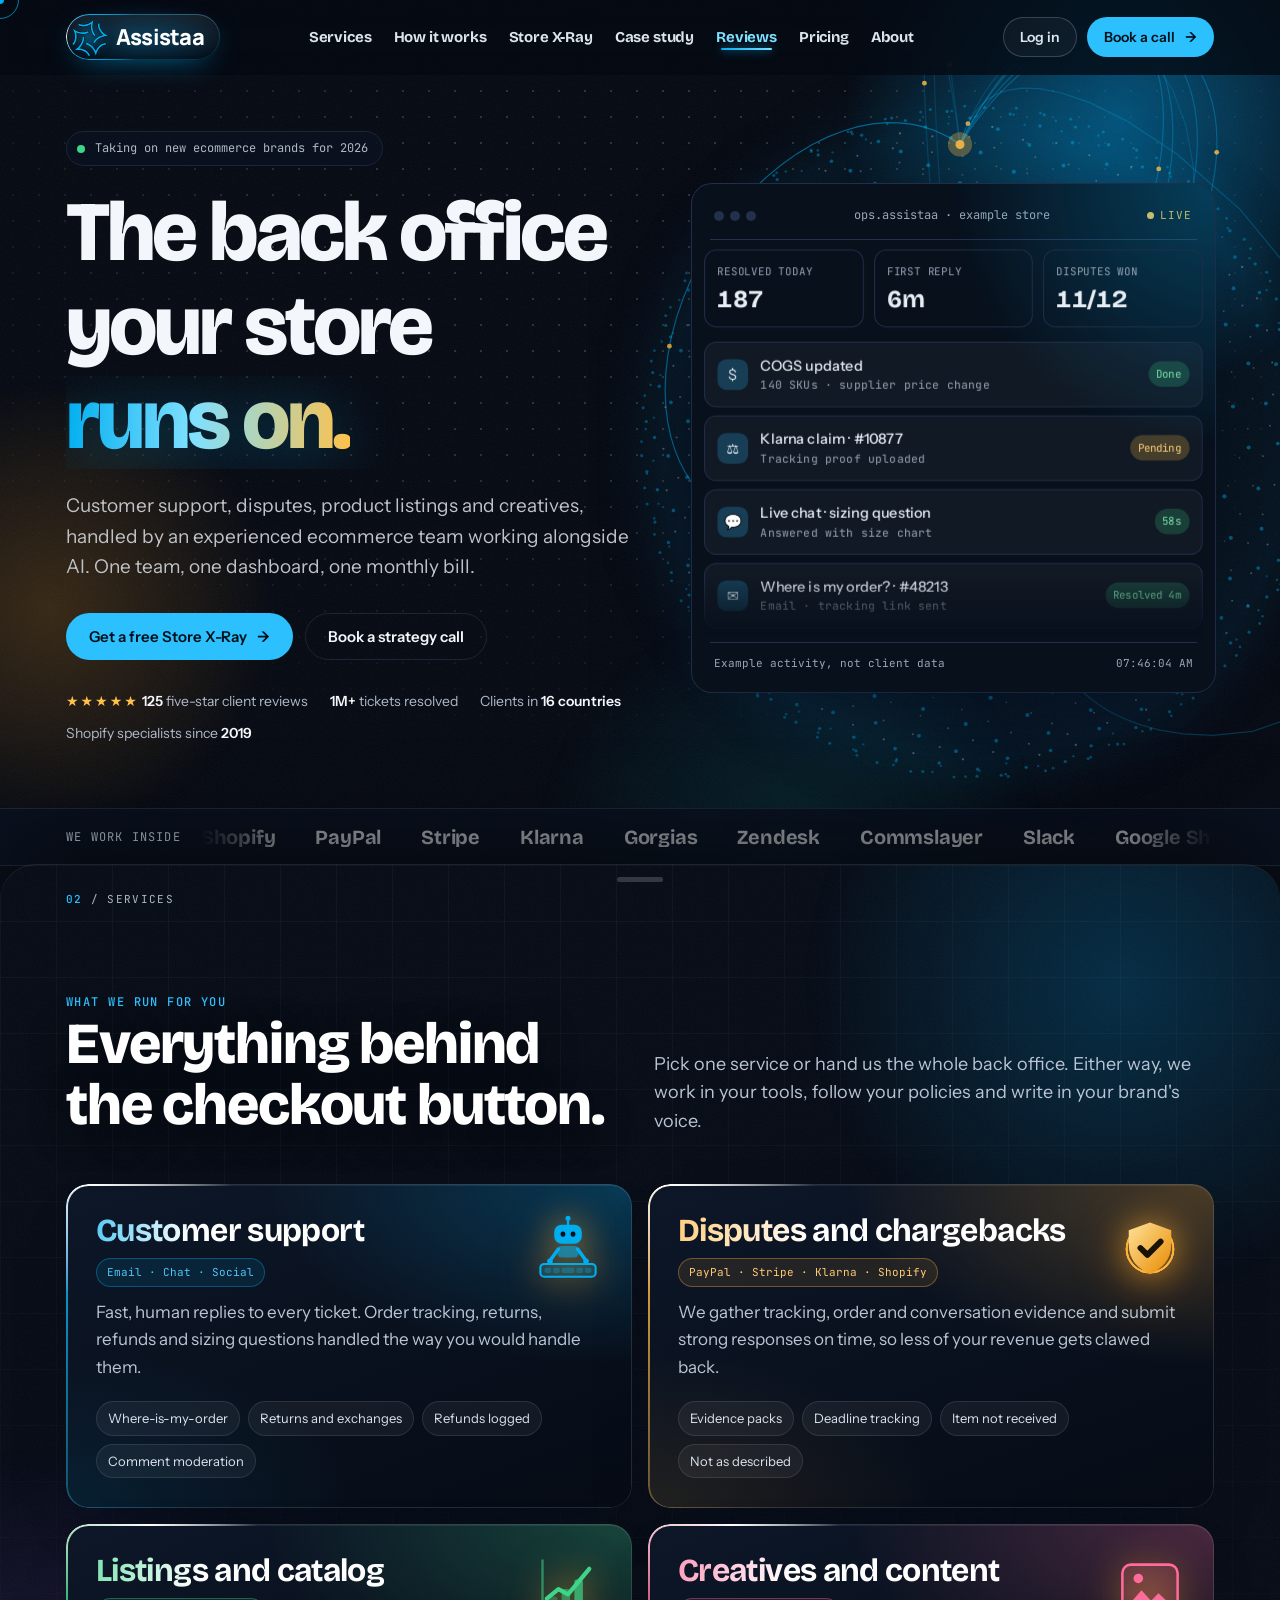
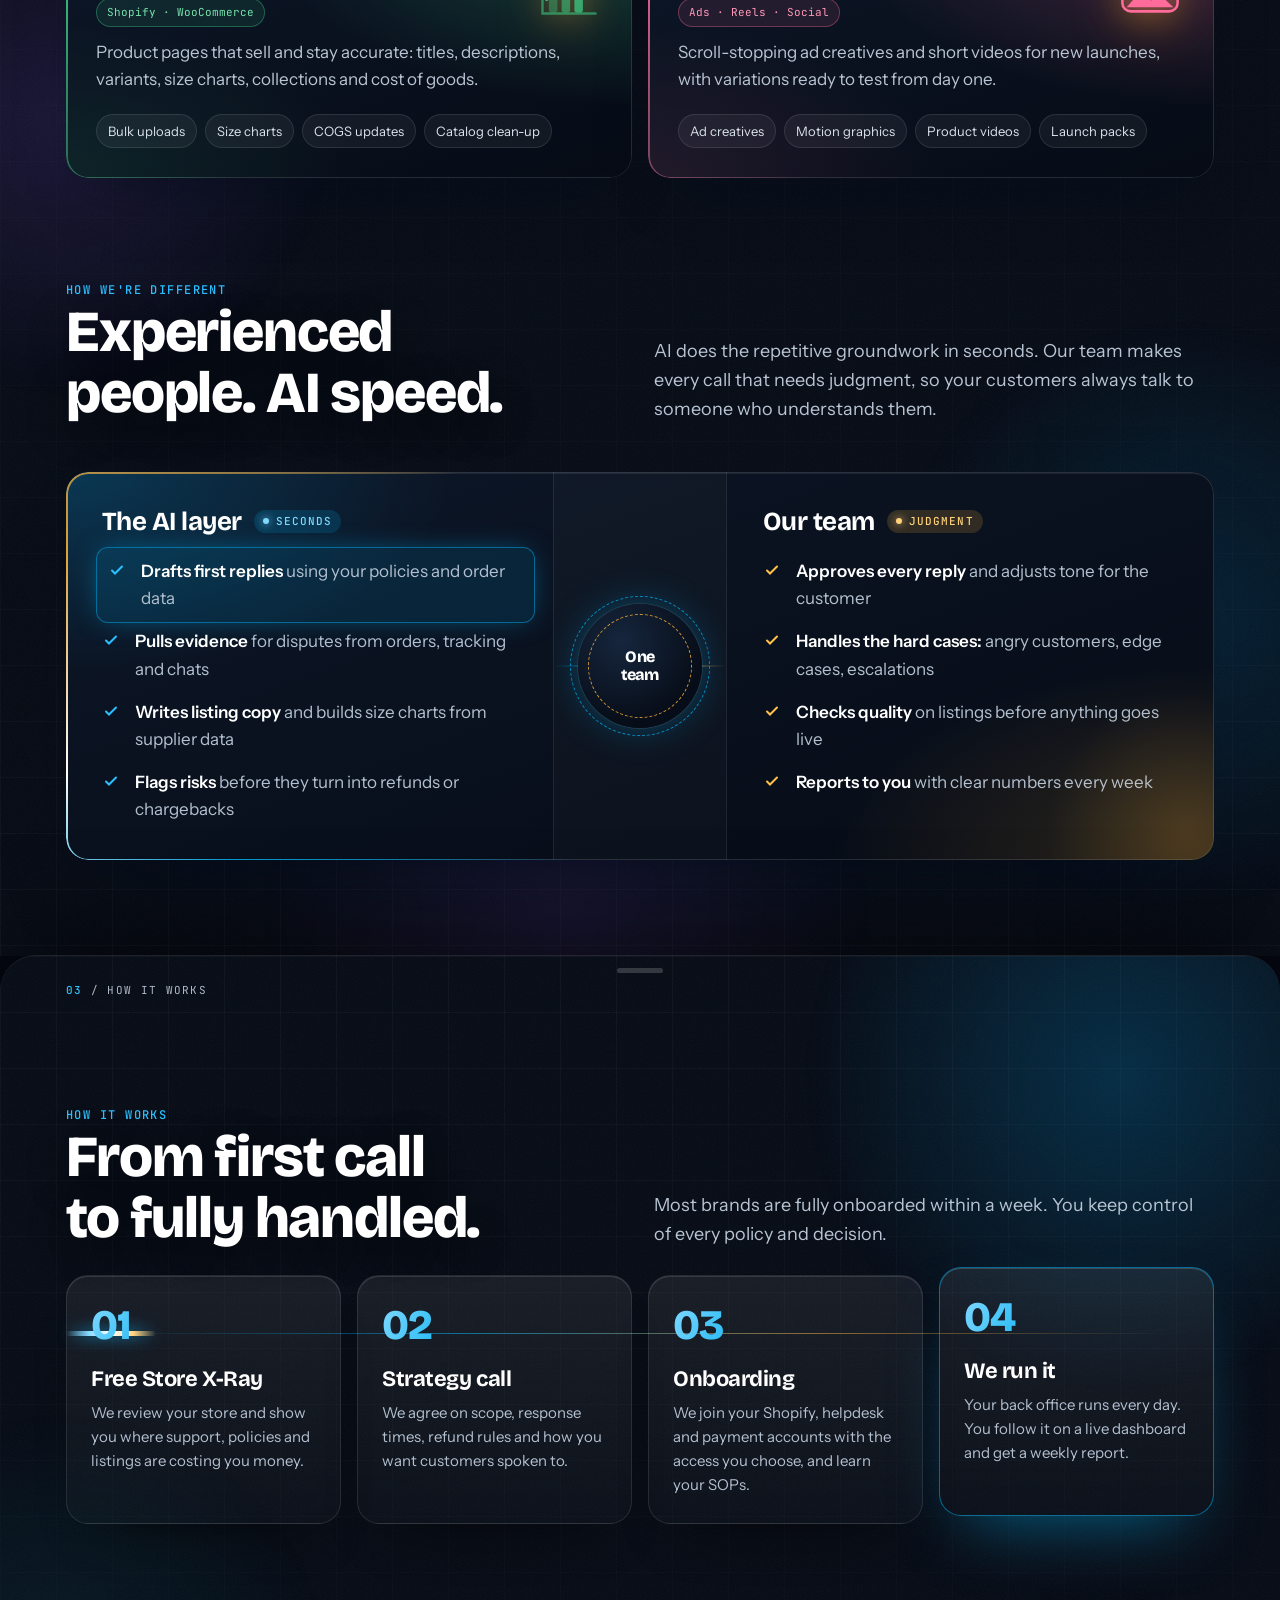
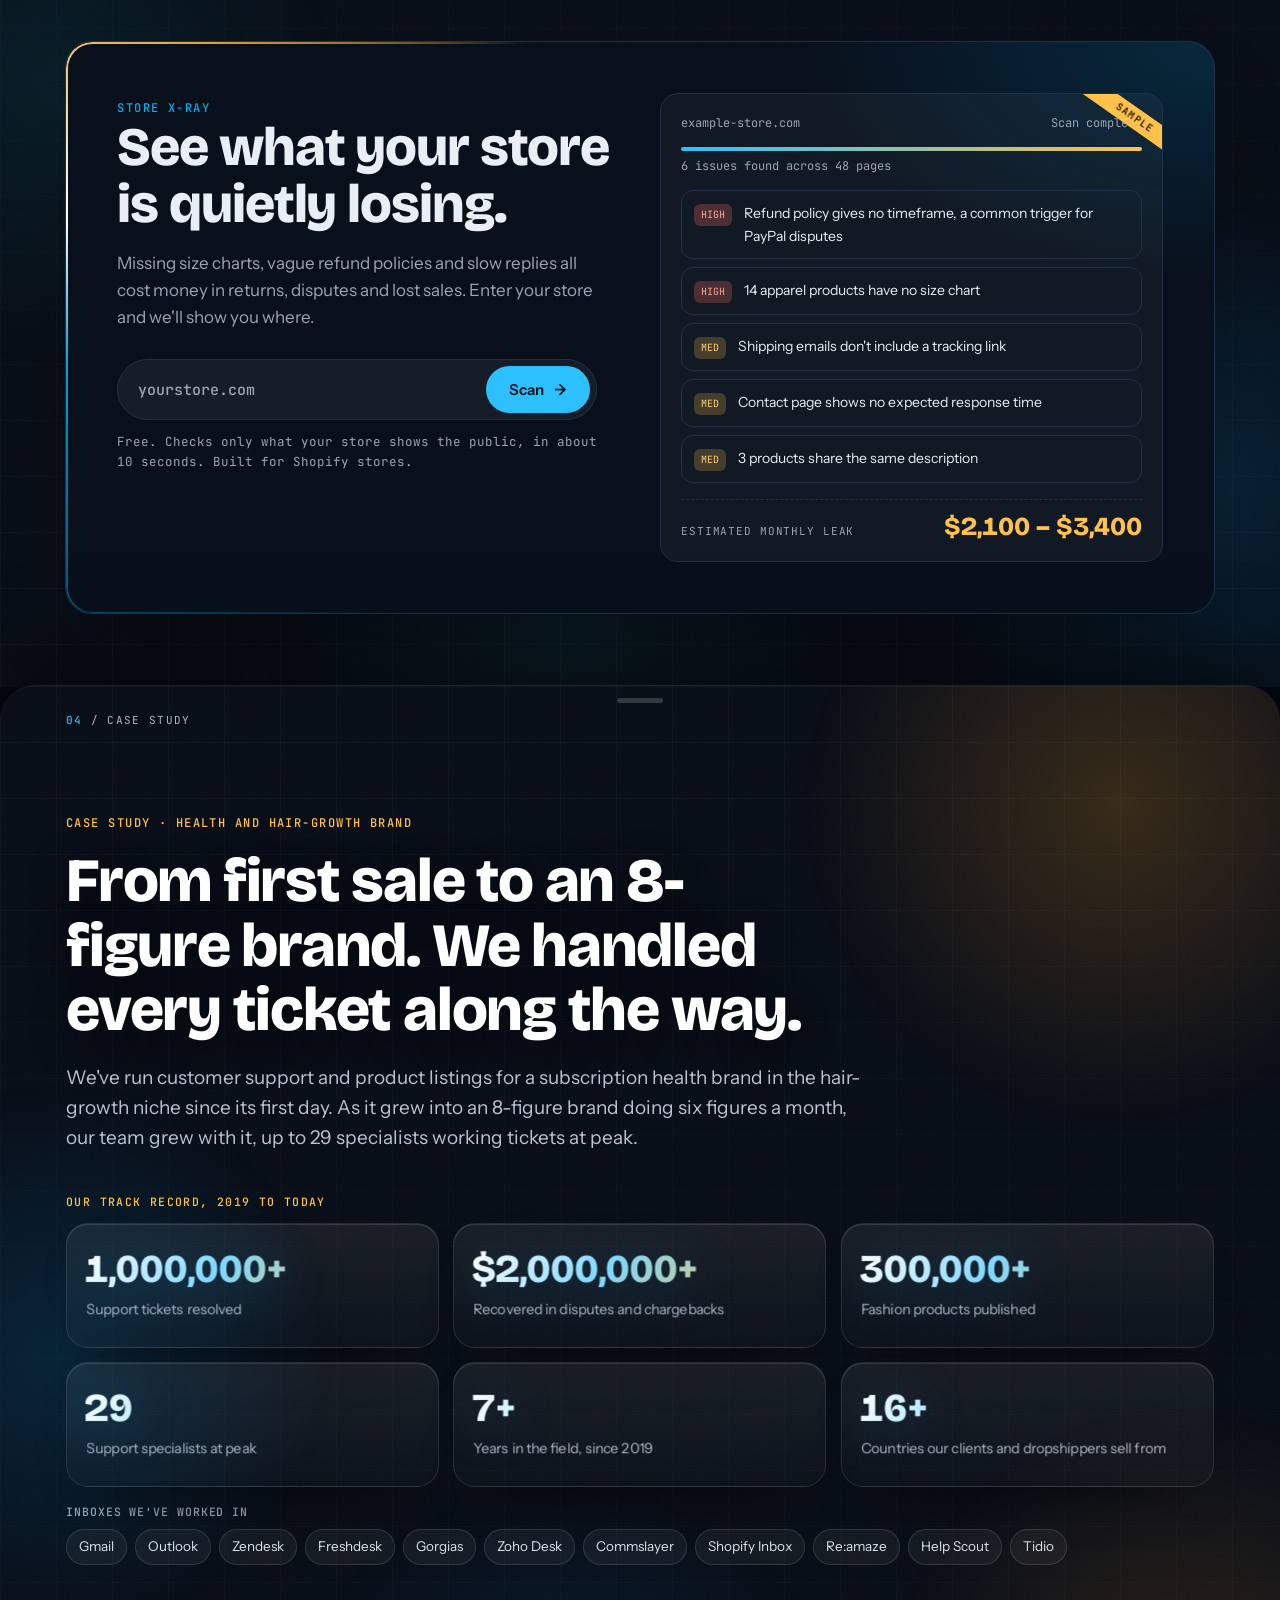
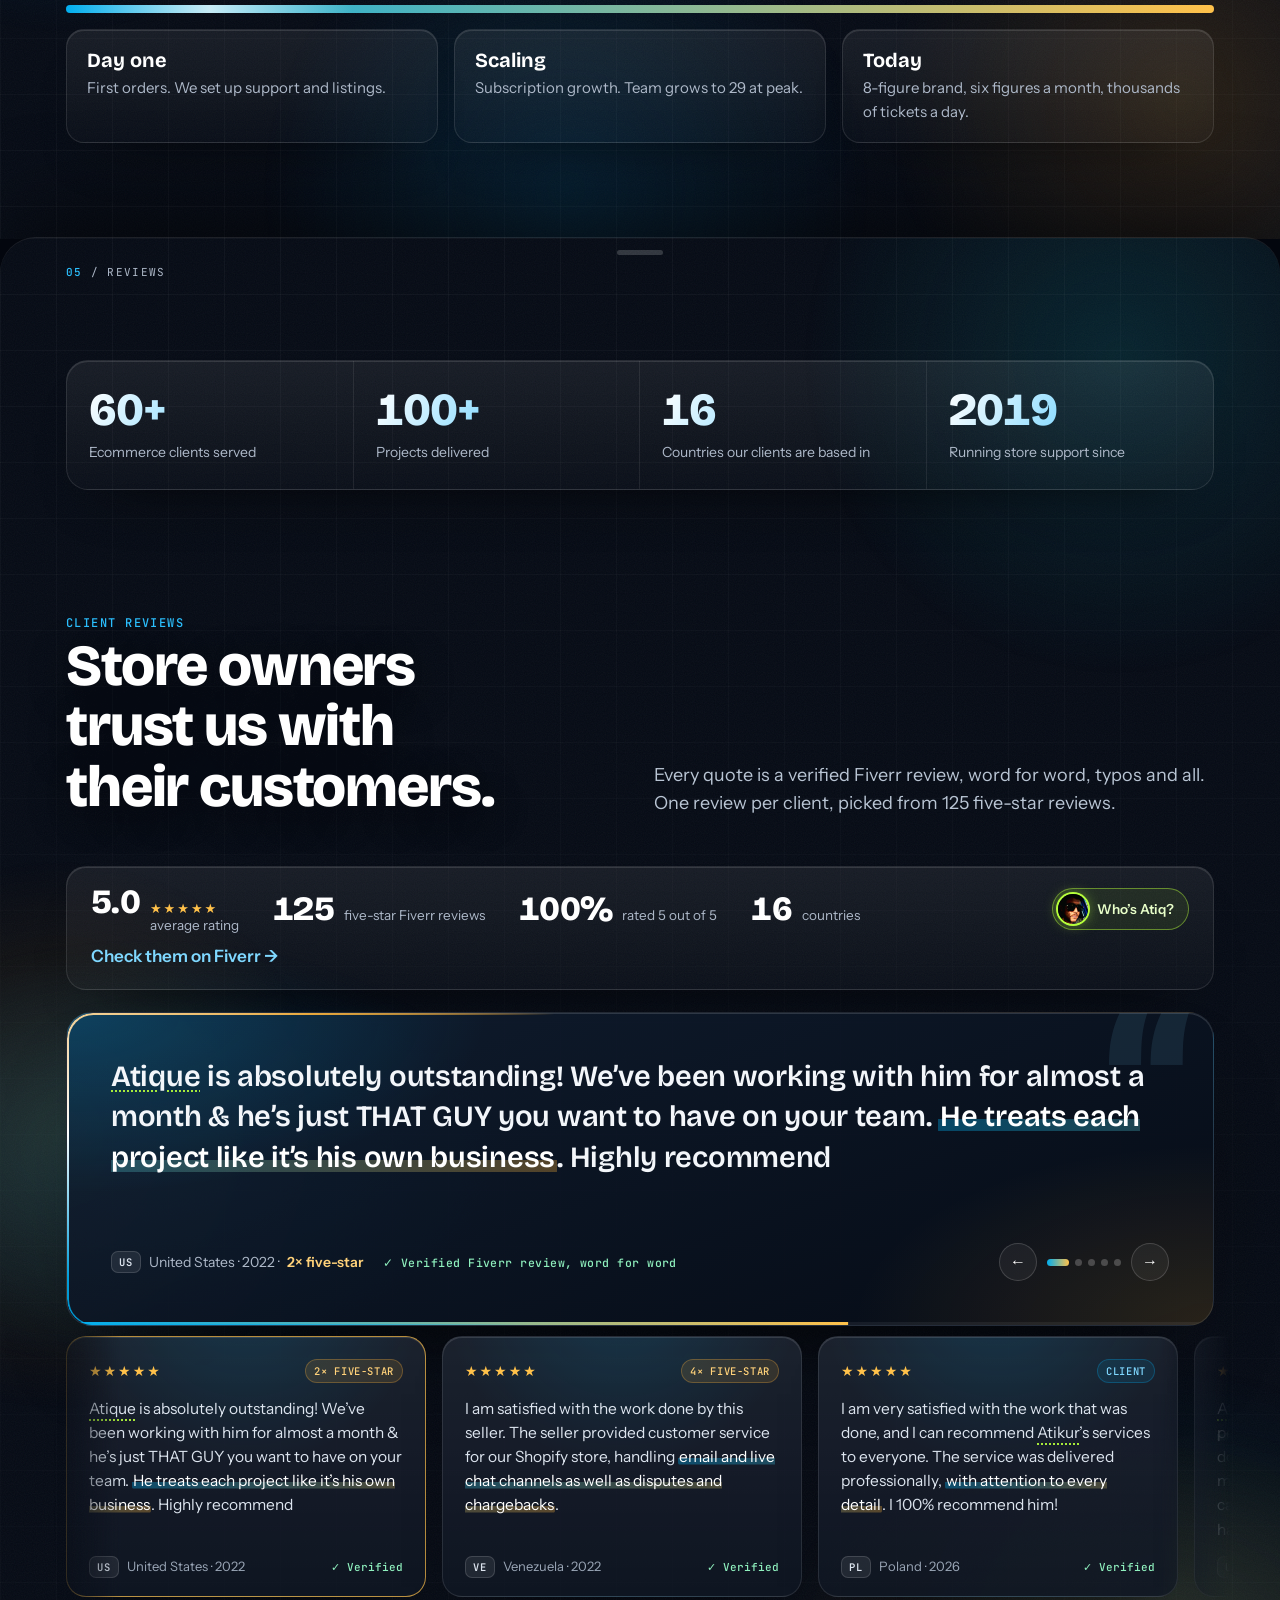
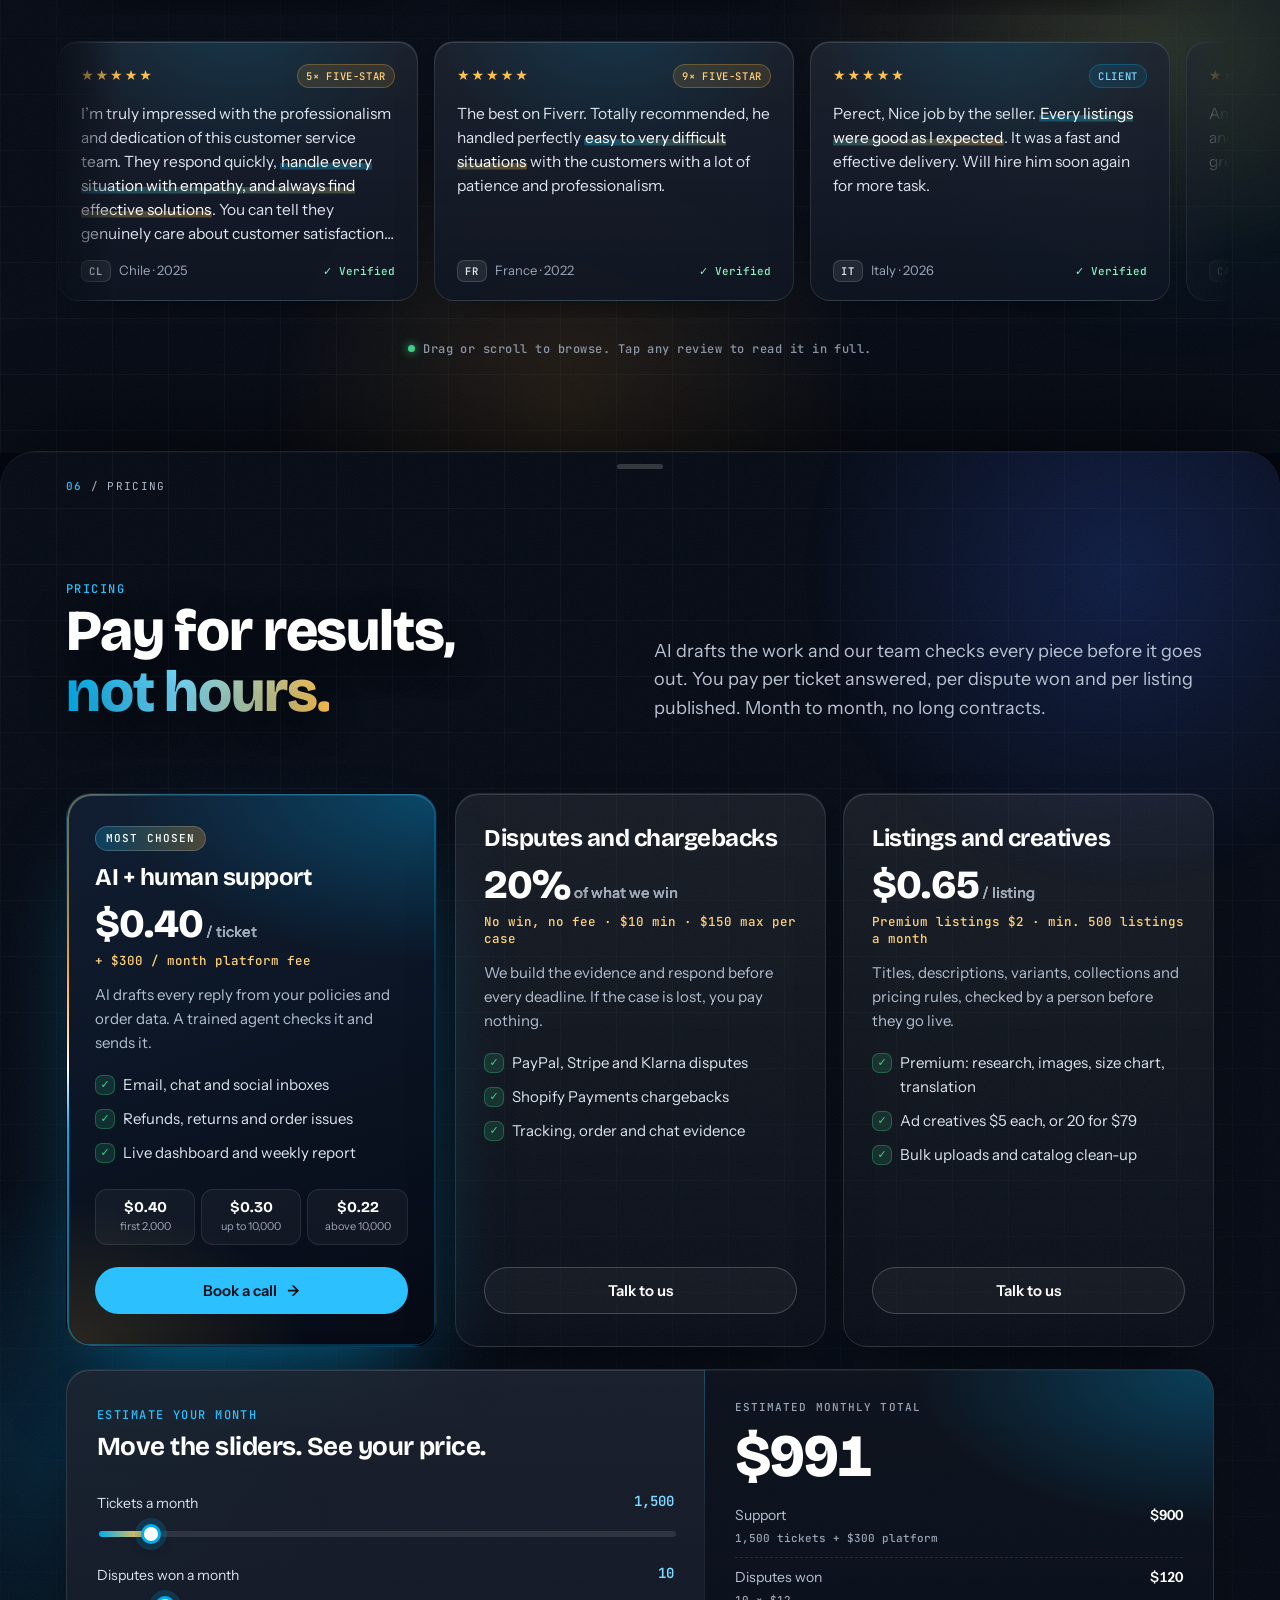
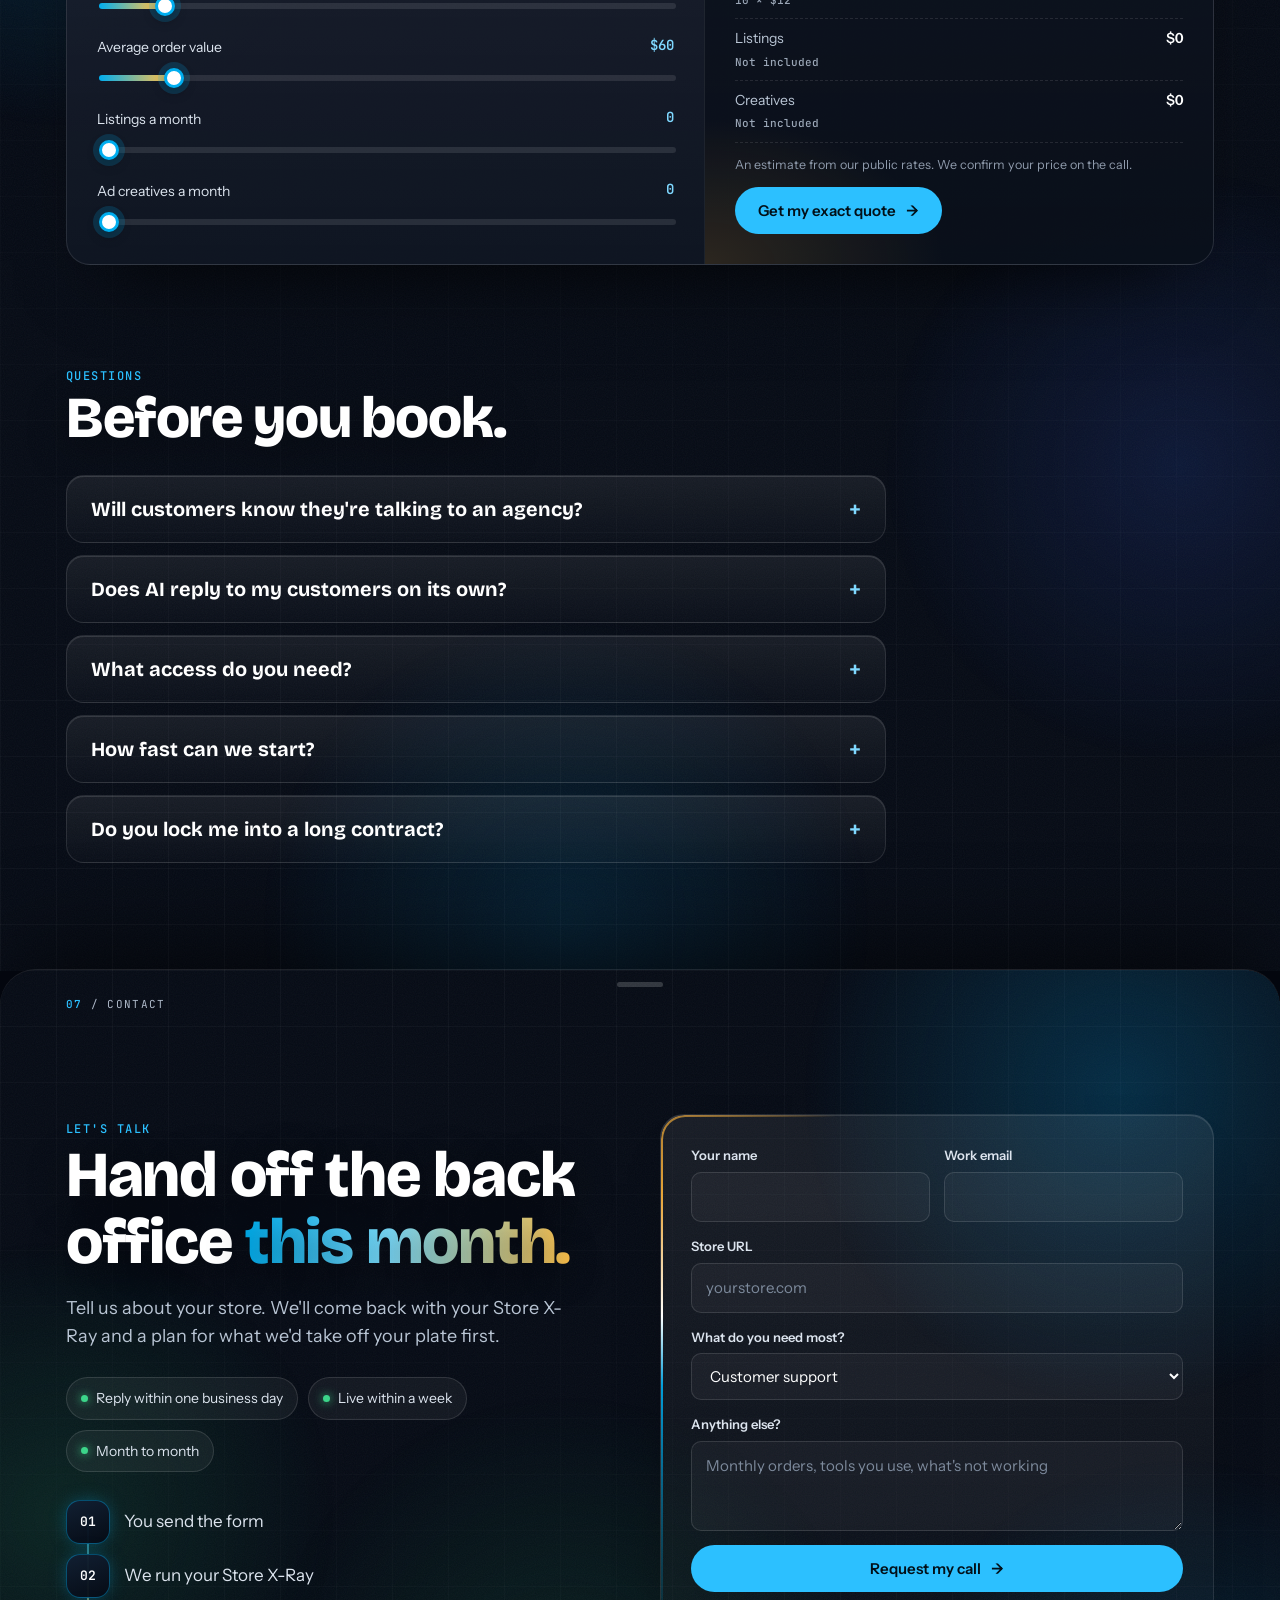
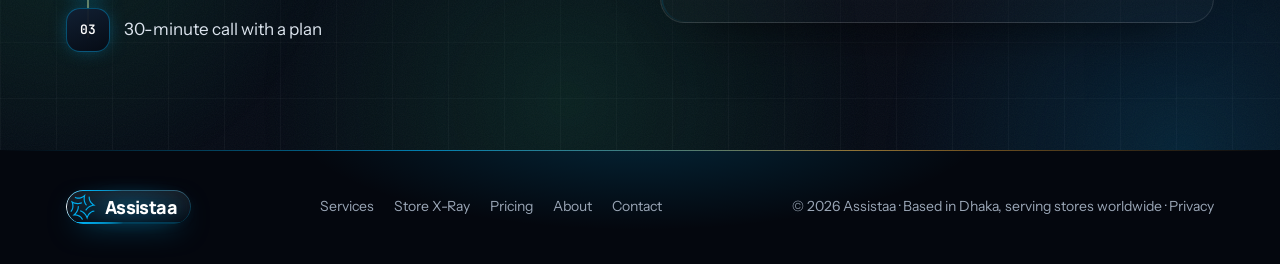
==== commit c142ab7a: "Website: turn off stacked sliding sections (overlapped on some screens), review quotes appear whole " ====
--- a/index.html
+++ b/index.html
@@ -932,6 +932,13 @@
 .nav-login:hover{color:#fff;border-color:#00AEEF;box-shadow:0 0 0 1px rgba(0,174,239,.35),0 8px 22px -10px rgba(0,174,239,.6)}
 @media (max-width:520px){.nav-act{gap:6px}.nav-act .btn{padding:9px 12px;font-size:13.5px}.nav-act .btn-primary .arrow{display:none}.nav-login svg{display:none}}
 @media (max-width:380px){.glass-logo .wq{display:none}}
+/* Calm, reliable scrolling everywhere: sections no longer stack/slide over each other (that overlapped on some
+   screens), review quotes appear whole instead of word by word, and the founder card only opens when you hover or tap. */
+.page{position:relative!important;top:auto!important;transform:none!important}
+.page::after{display:none!important}
+.spot-q .w{animation:none!important;opacity:1!important;transform:none!important;filter:none!important}
+.spot-q{animation:qfade .45s ease both}
+@keyframes qfade{from{opacity:0}to{opacity:1}}
 /* No sideways scrolling on any device (the globe canvas and wide strips stay inside the page) */
 html{overflow-x:clip}
 @supports not (overflow:clip){html,body{overflow-x:hidden}}
@@ -1611,7 +1618,7 @@
     const words = h => h.replace(/(<mark>|<\/mark>)|([^\s<]+)/g, (m, tag, w) => tag ? tag : `<span class="w">${w}</span>`);
     function show(i, user){
       const r = DATA[i]; cur = i;
-      q.innerHTML = reduce ? r.q : words(r.q);
+      q.innerHTML = r.q; q.style.animation = 'none'; void q.offsetWidth; q.style.animation = '';
       if (!reduce) q.querySelectorAll('.w').forEach((w, k) => w.style.animationDelay = (k * 0.028) + 's');
       who.innerHTML = `<span class="rc-cc">${r.cc}</span>${r.c} · ${r.yr}` + (r.n > 1 ? ` · <b>${r.n}× five-star</b>` : '');
       [...dots.children].forEach((d, k) => d.classList.toggle('on', SPOT[k] === i));
@@ -1751,7 +1758,7 @@
     // Spotlight: wrap names in each new quote and pop up on its own a couple of times per visit.
     const q = document.getElementById('spotQ'); let seen = false, autos = 0;
     if ('IntersectionObserver' in window) new IntersectionObserver(es => es.forEach(en => { seen = en.isIntersecting; if (seen) maybeAuto(); }), {threshold: .5}).observe(q);
-    function maybeAuto(){ const n = q.querySelector('.nm'); if (!n || !seen || autos >= 2 || anchor) return; autos++; setTimeout(() => { if (seen && q.contains(n)) open(n, true); }, 1500); }
+    function maybeAuto(){ const n = q.querySelector('.nm'); if (!n || !seen || autos >= 0 || anchor) return; autos++; setTimeout(() => { if (seen && q.contains(n)) open(n, true); }, 1500); }
     new MutationObserver(() => { if (anchor && !document.body.contains(anchor)) close(); wrap(q); maybeAuto(); }).observe(q, {childList: true});
   })();
   /* Menu: mark the section in view */
@@ -1872,7 +1879,7 @@
 function pinTops(){ pages.forEach(pg=>{ pg.style.top = Math.min(0, innerHeight - pg.offsetHeight) + 'px'; }
 ); }
 function stack(){
-if (reduce || home.hidden) return;
+if (true || reduce || home.hidden) return; // stacking turned off (Nov 2026)
 if (innerWidth <= 860) { pages.forEach(pg => { pg.style.transform = ''; pg.style.setProperty('--dim', 0); }); return; }
 const vh=innerHeight;
 for (let k=0;k<pages.length;k++){
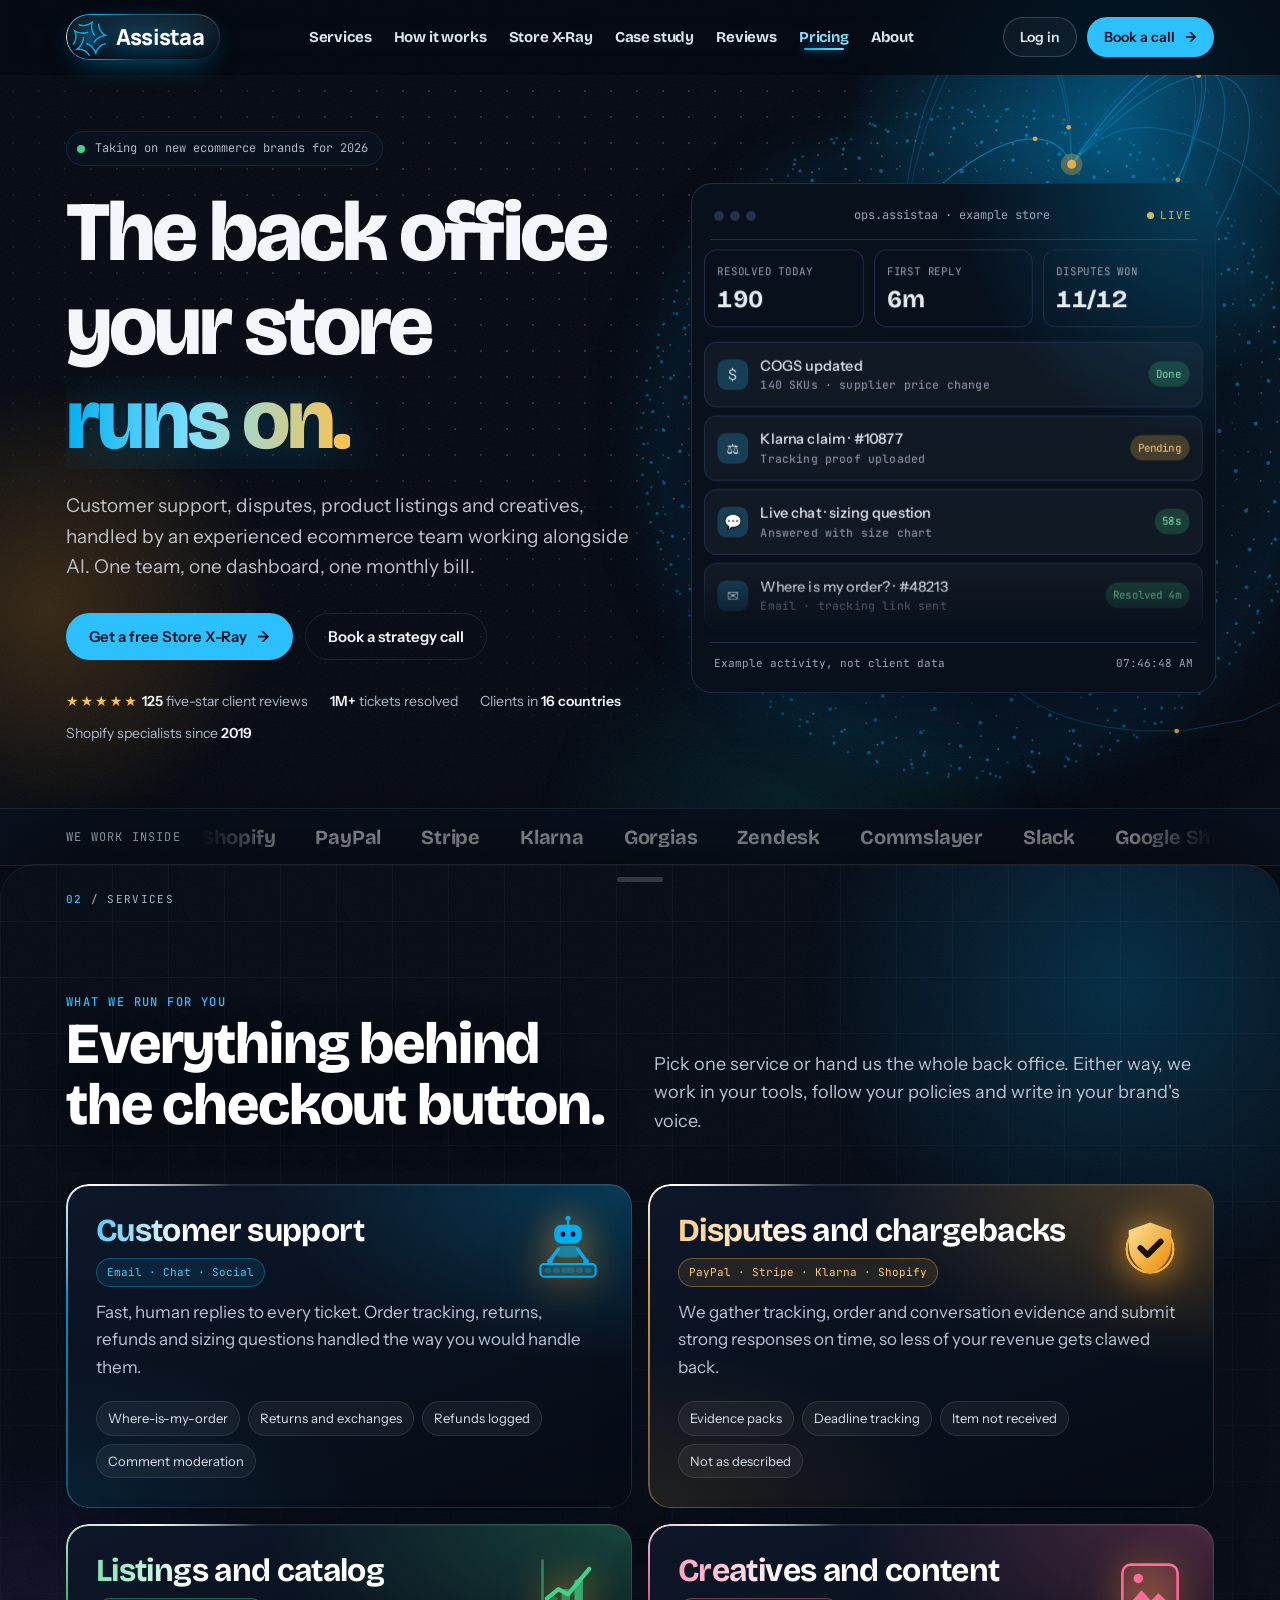
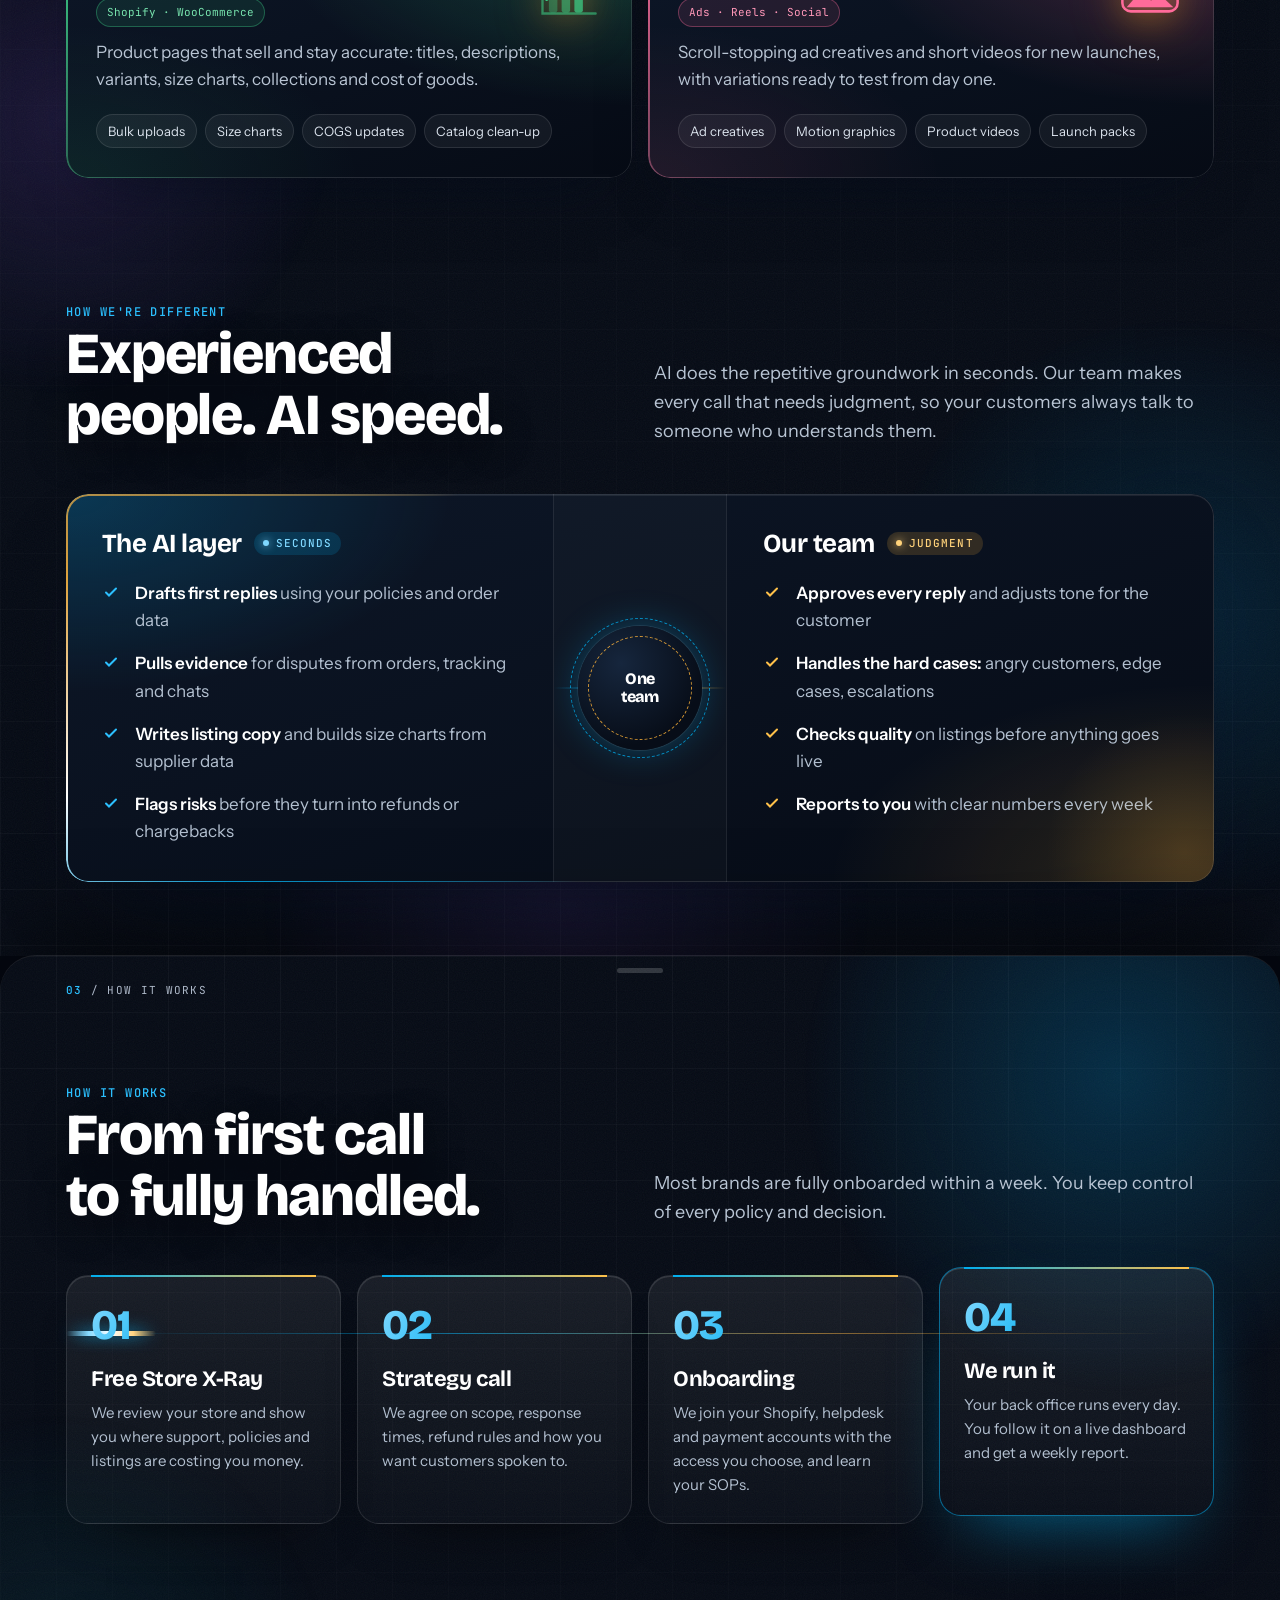
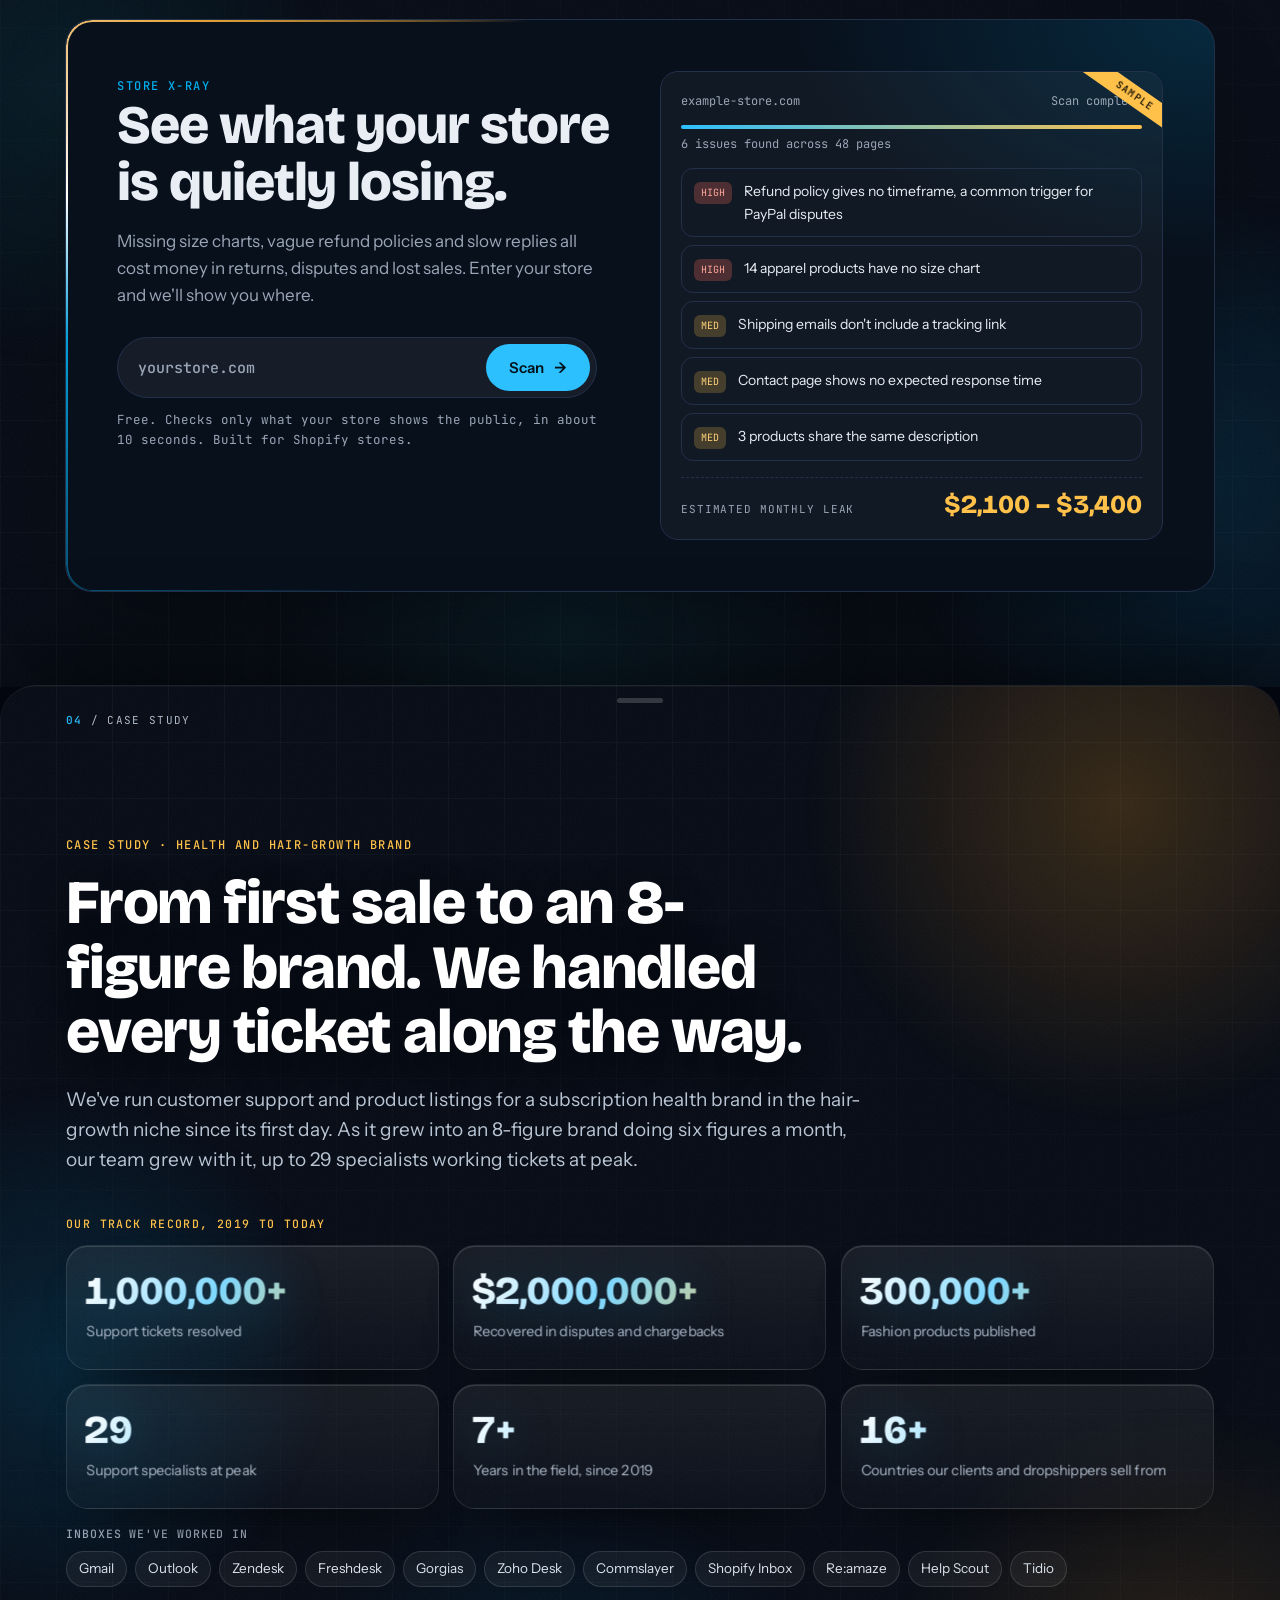
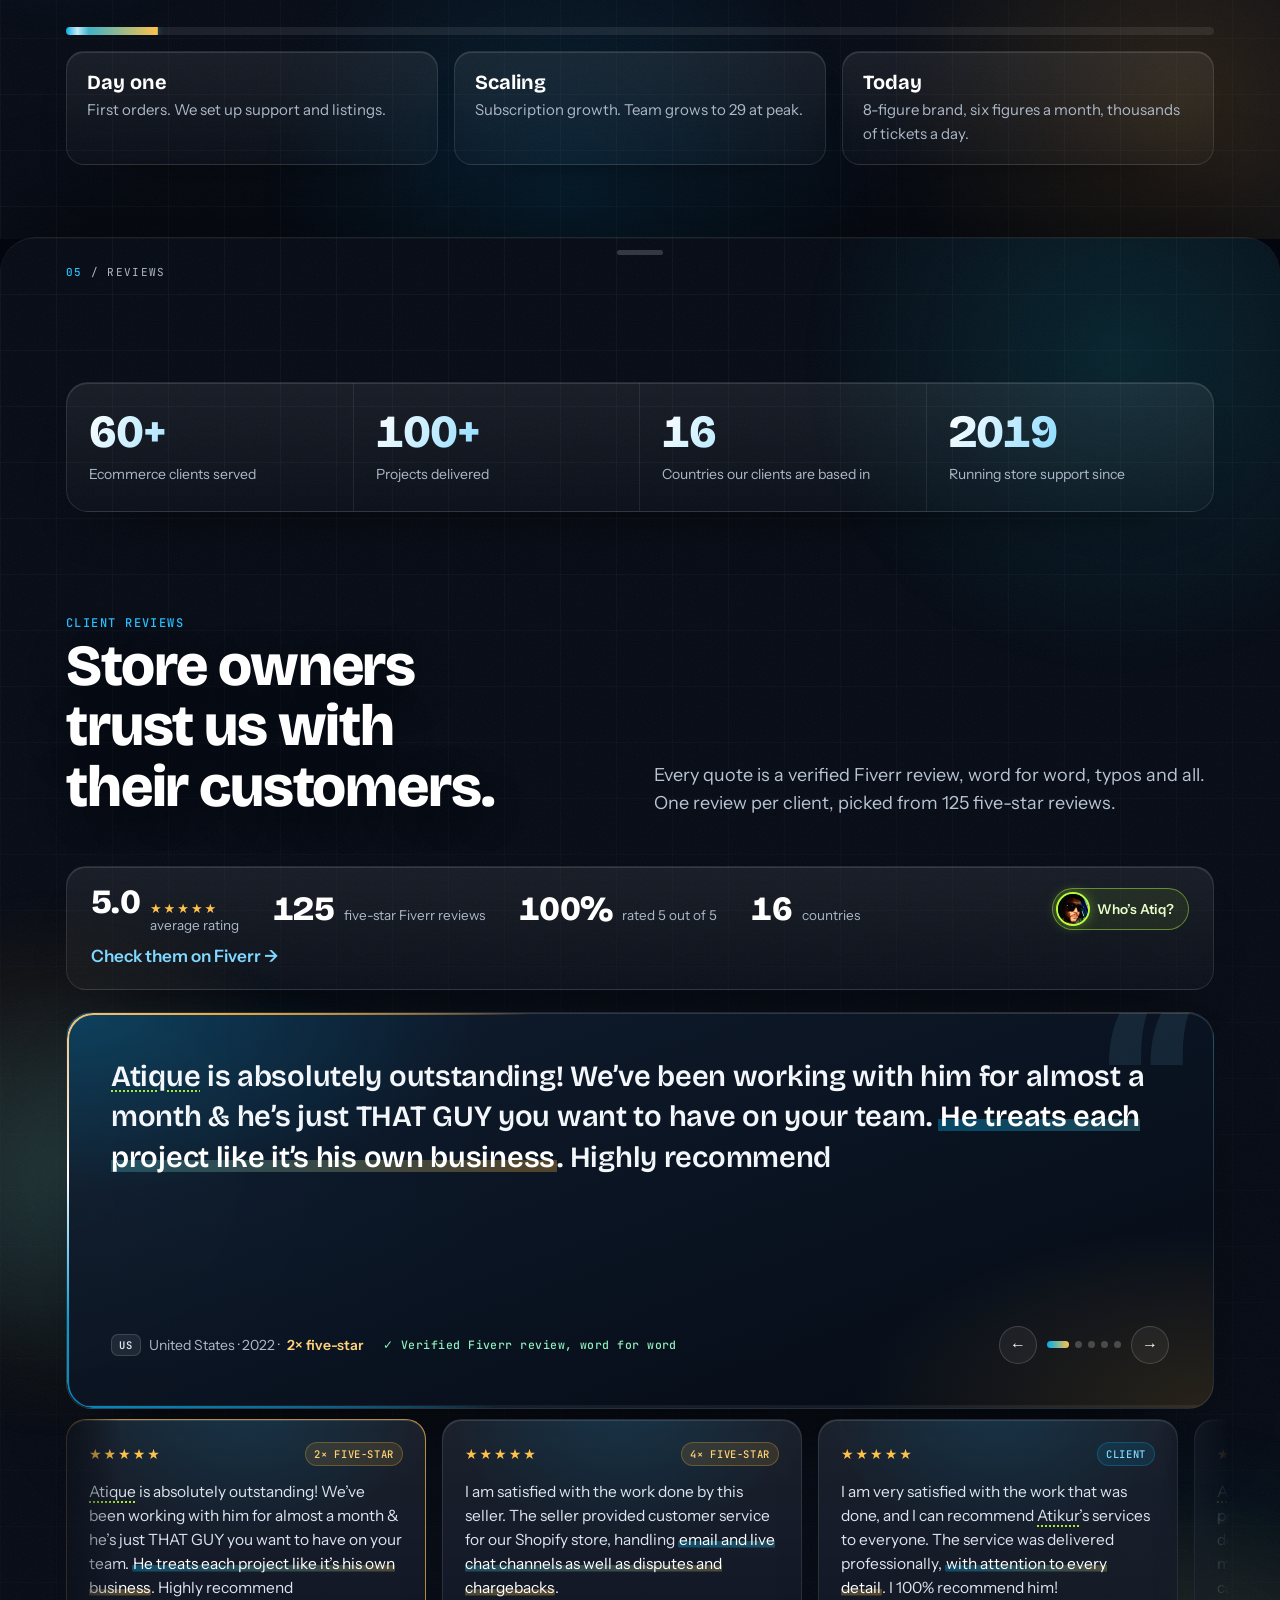
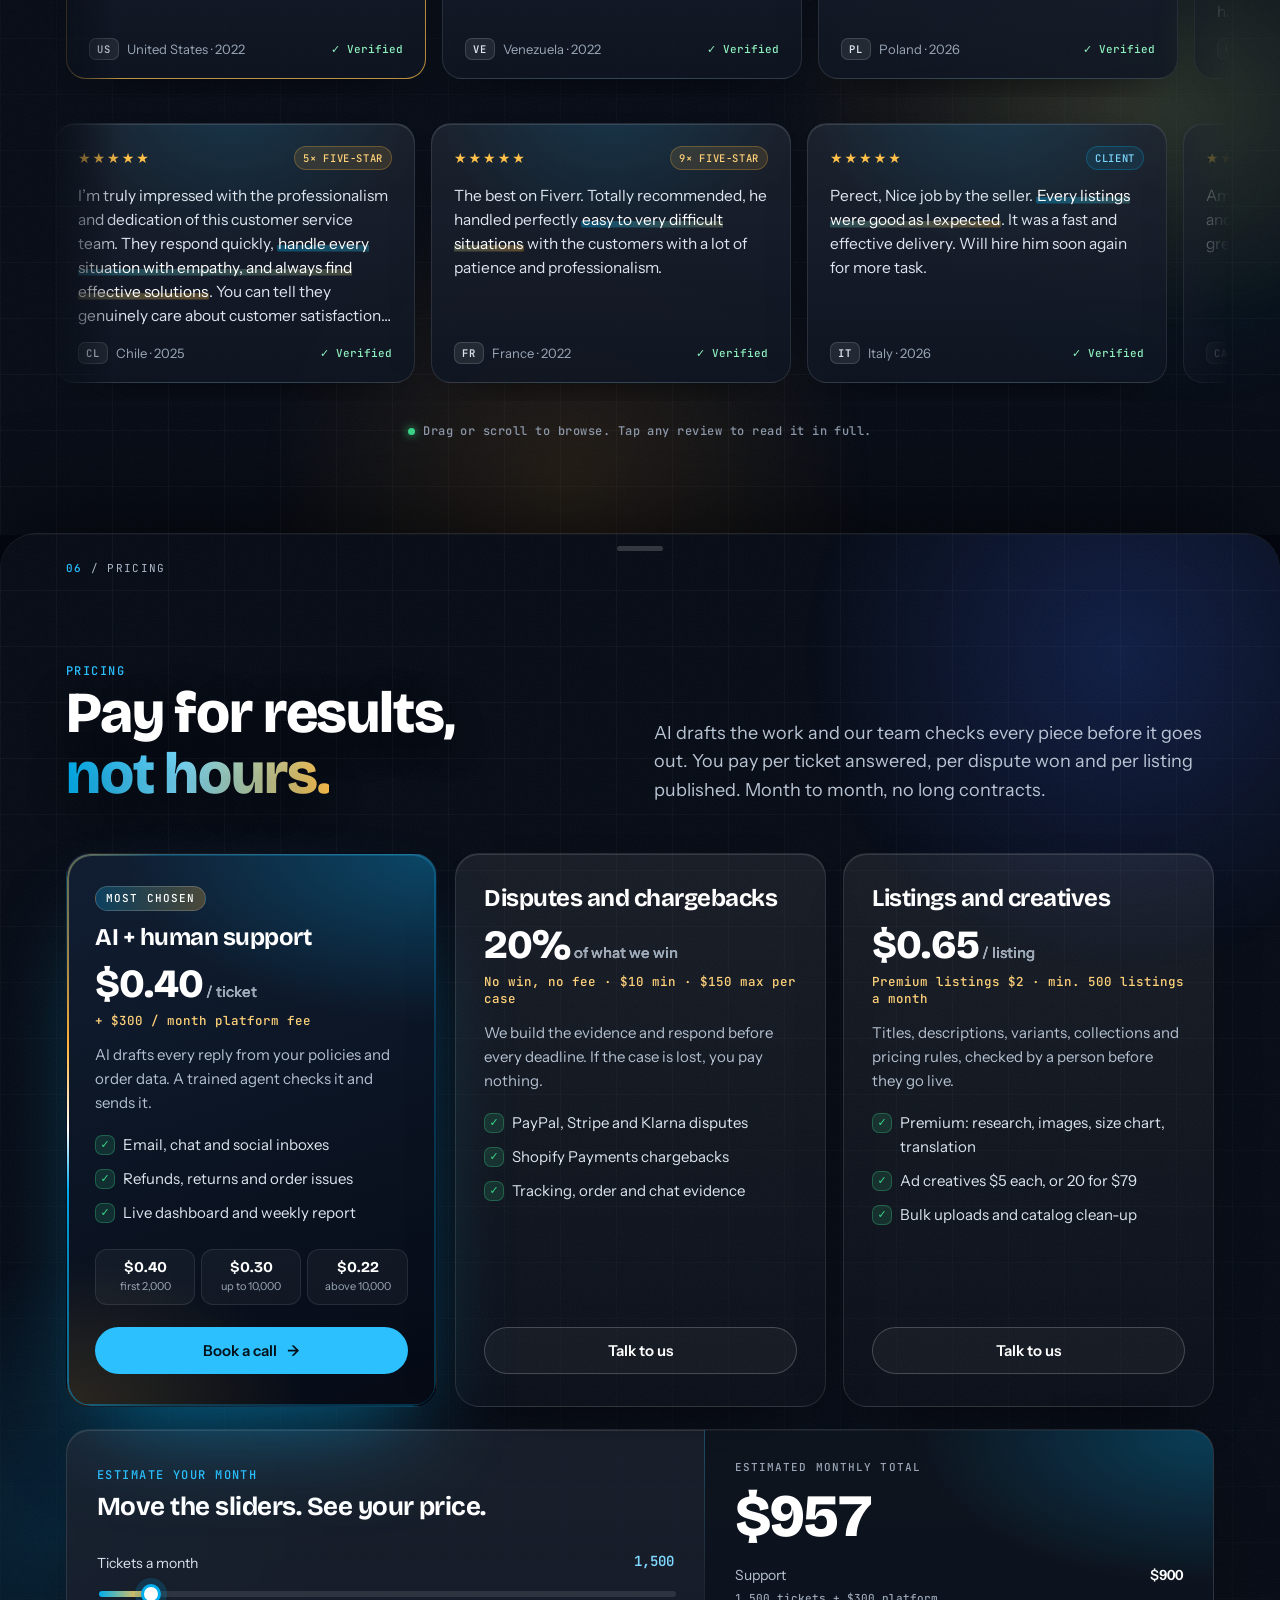
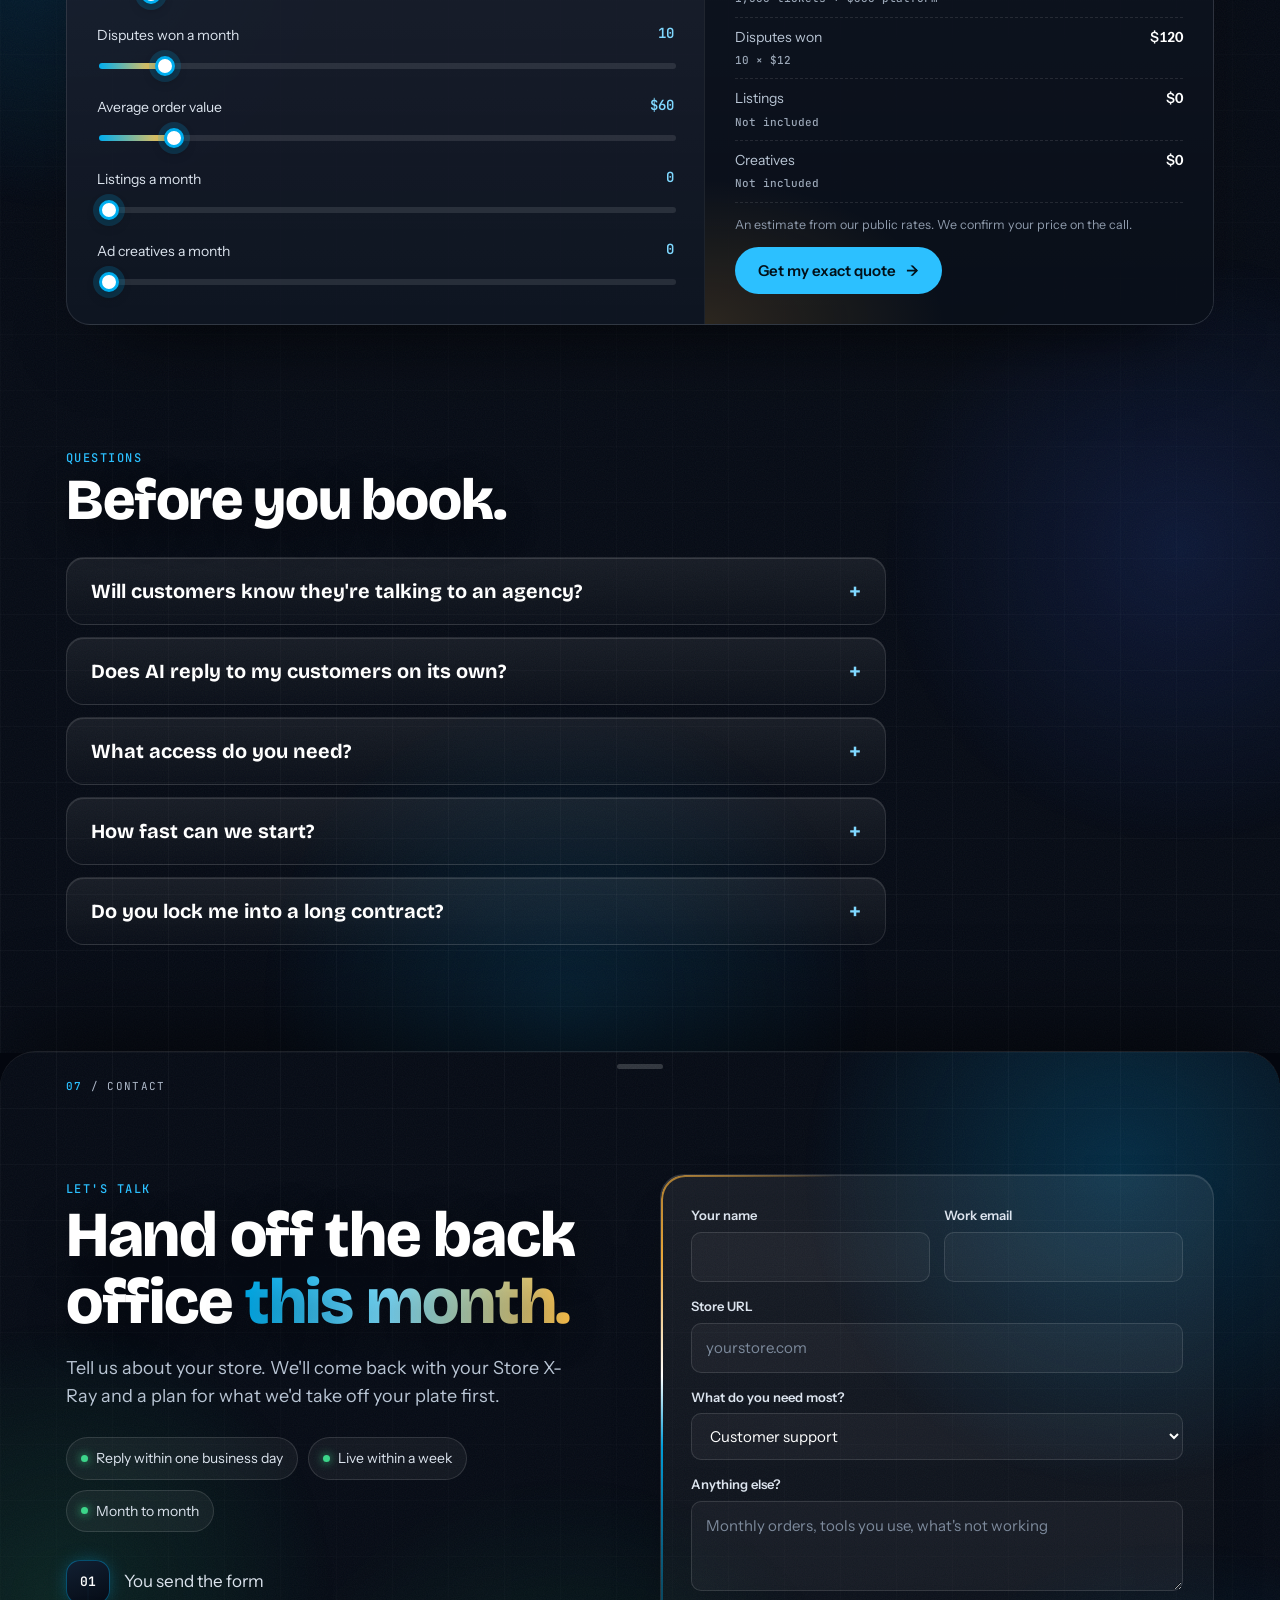
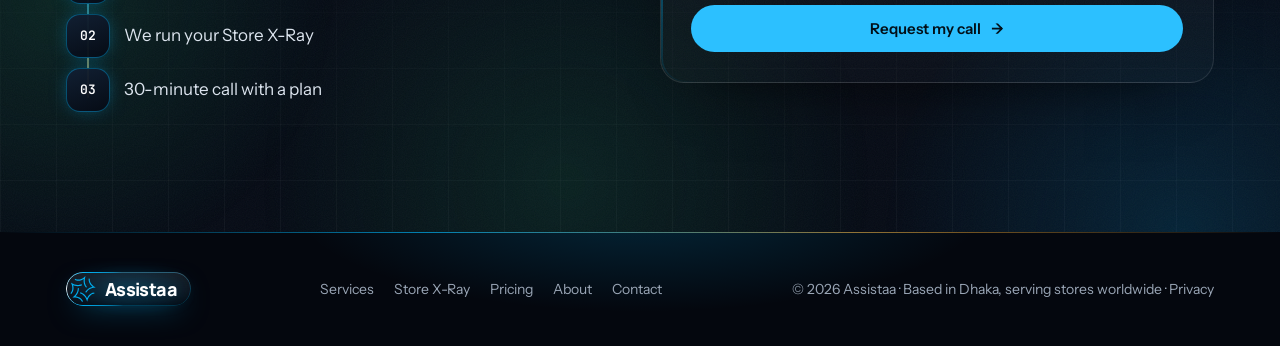
==== commit 2ddc8e3d: "Website: review card keeps the same height between quotes (no jumping) Co-Authored-By: Claude Opus 5" ====
--- a/index.html
+++ b/index.html
@@ -939,6 +939,7 @@
 .spot-q .w{animation:none!important;opacity:1!important;transform:none!important;filter:none!important}
 .spot-q{animation:qfade .45s ease both}
 @keyframes qfade{from{opacity:0}to{opacity:1}}
+@media (min-width:641px){.spot-q{min-height:8.4em}}
 /* No sideways scrolling on any device (the globe canvas and wide strips stay inside the page) */
 html{overflow-x:clip}
 @supports not (overflow:clip){html,body{overflow-x:hidden}}
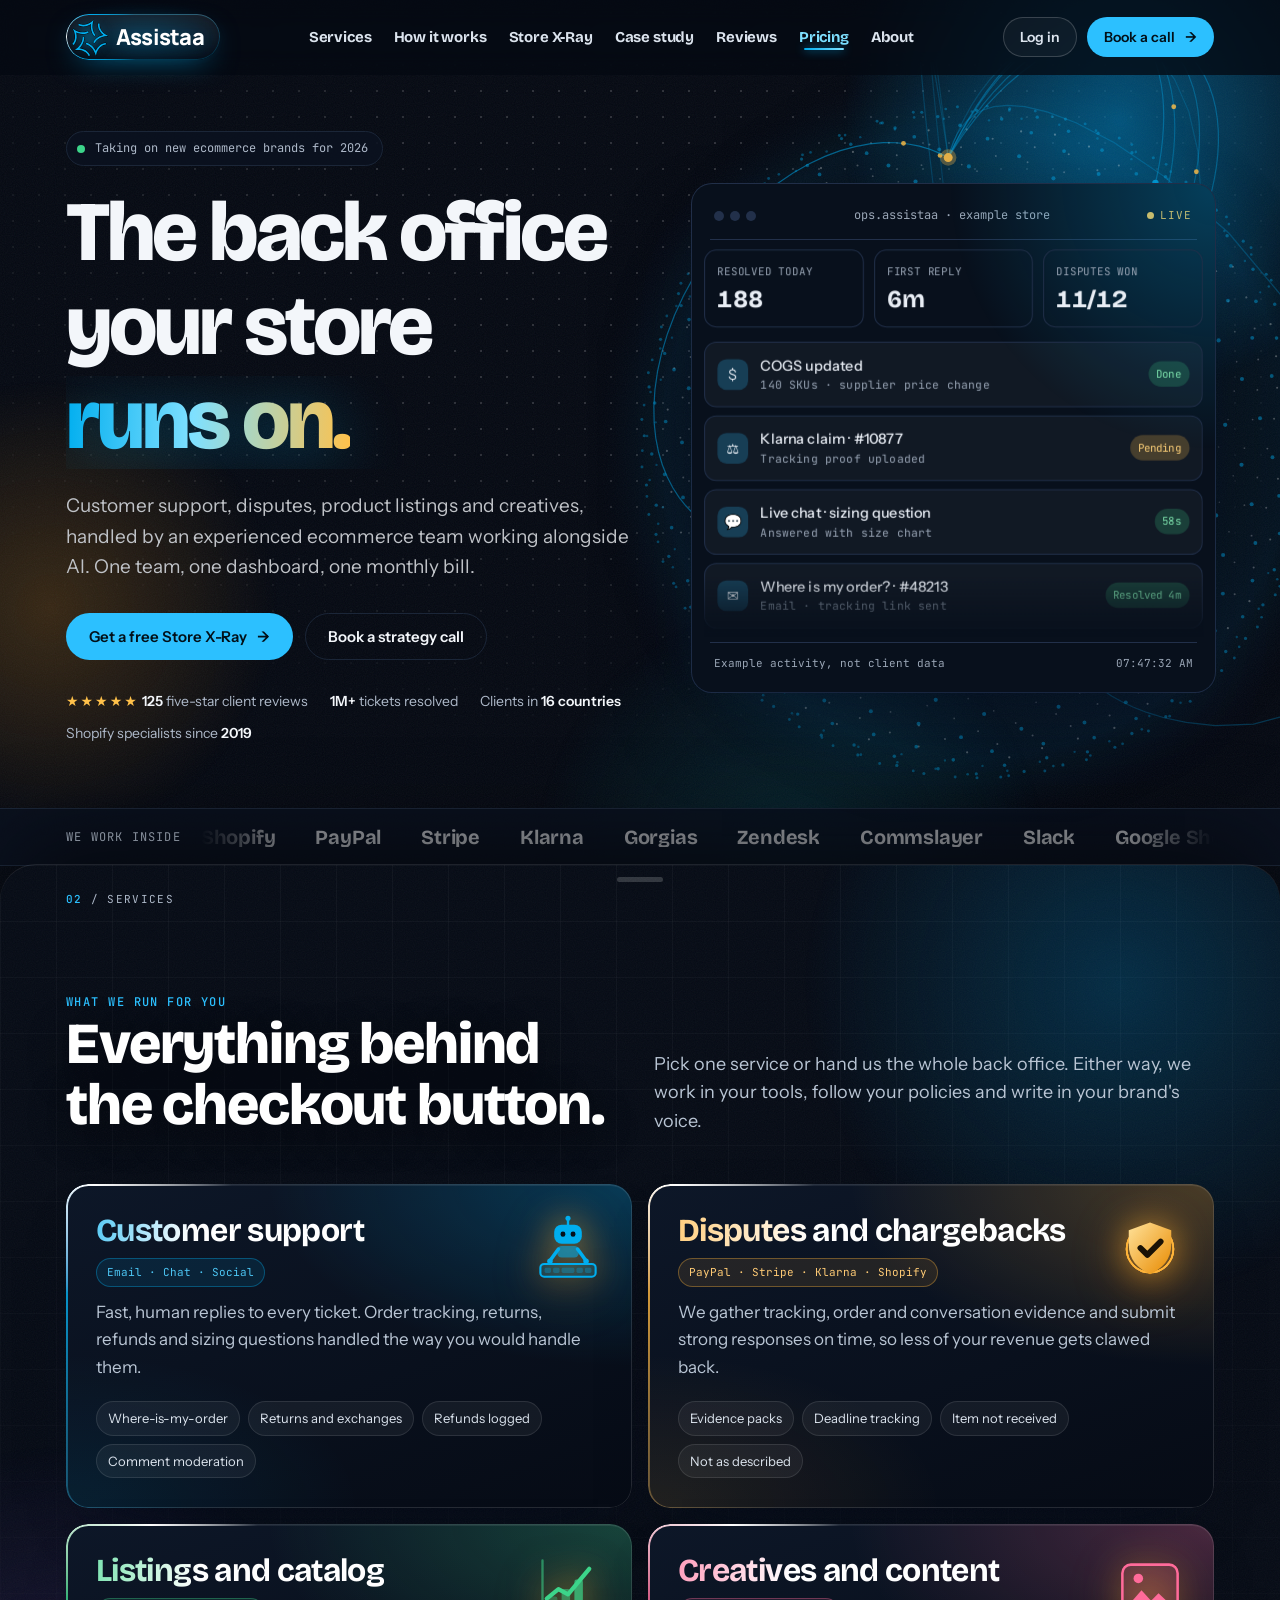
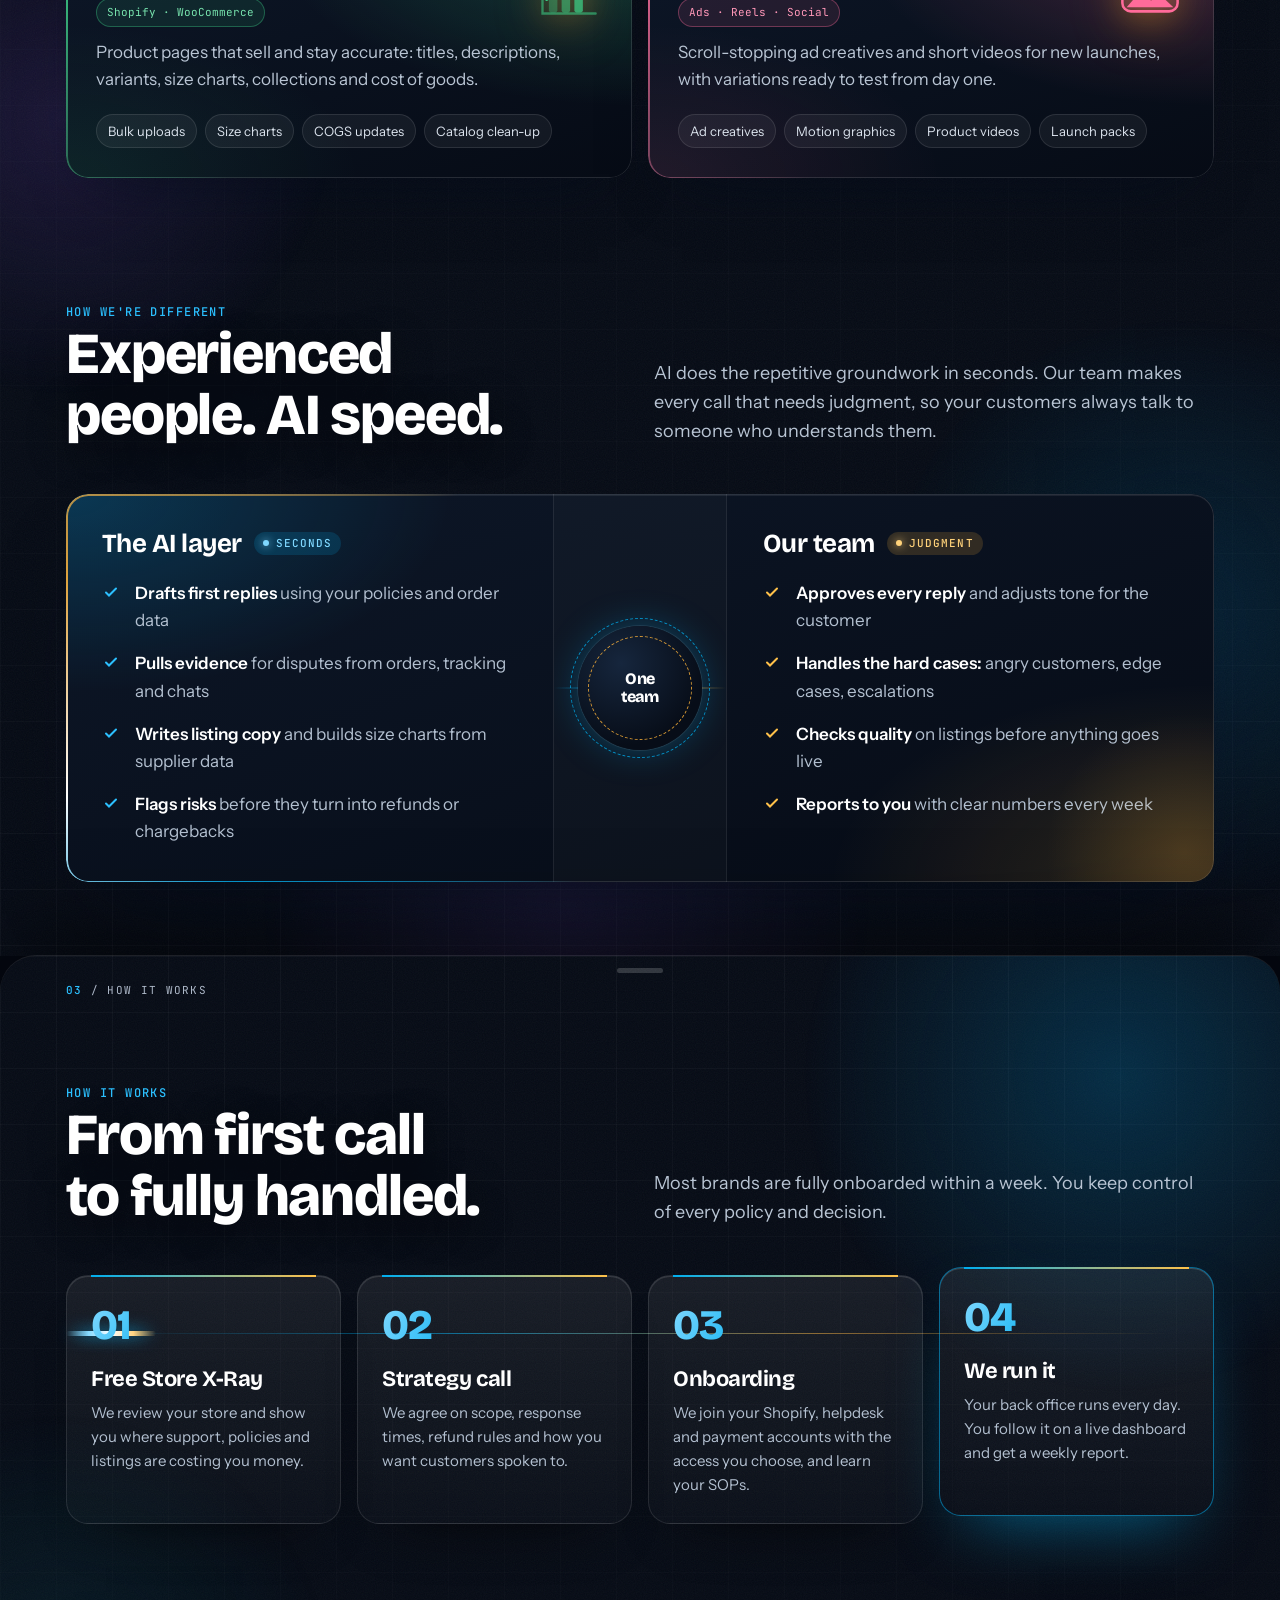
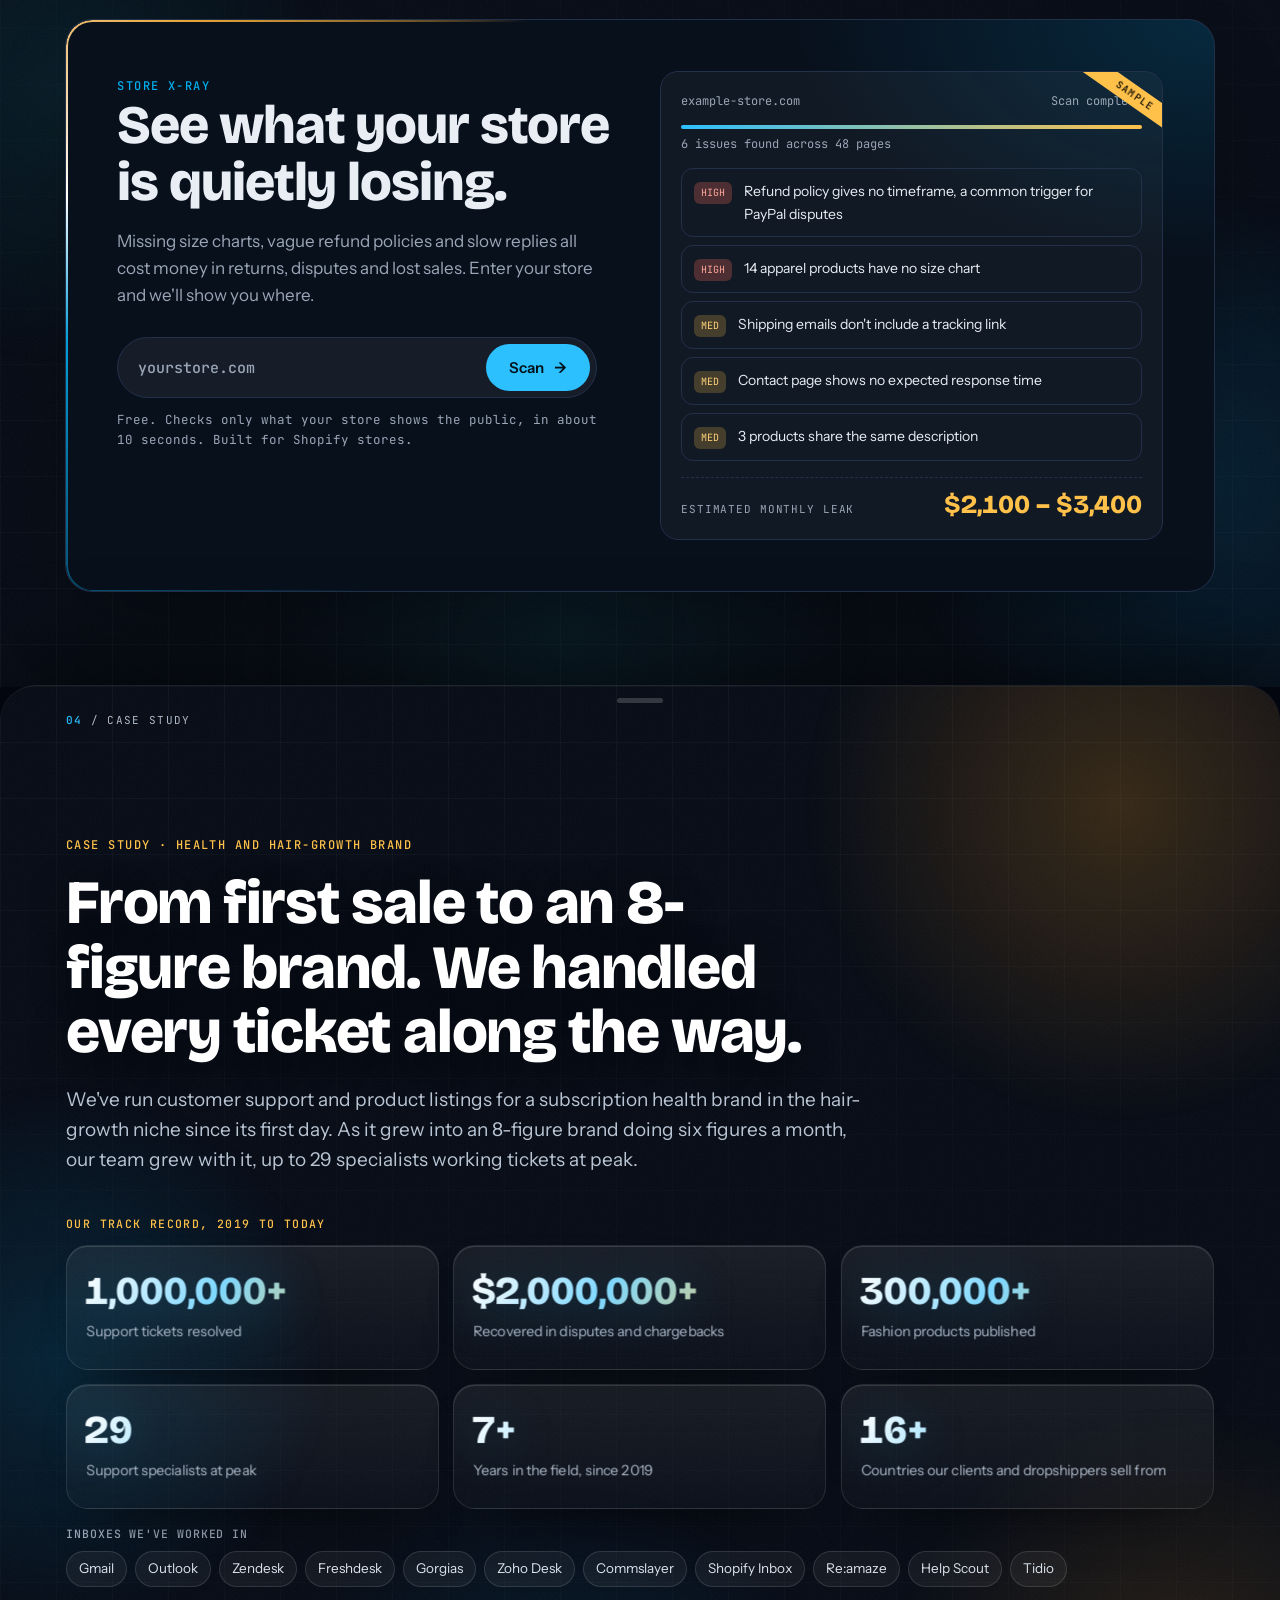
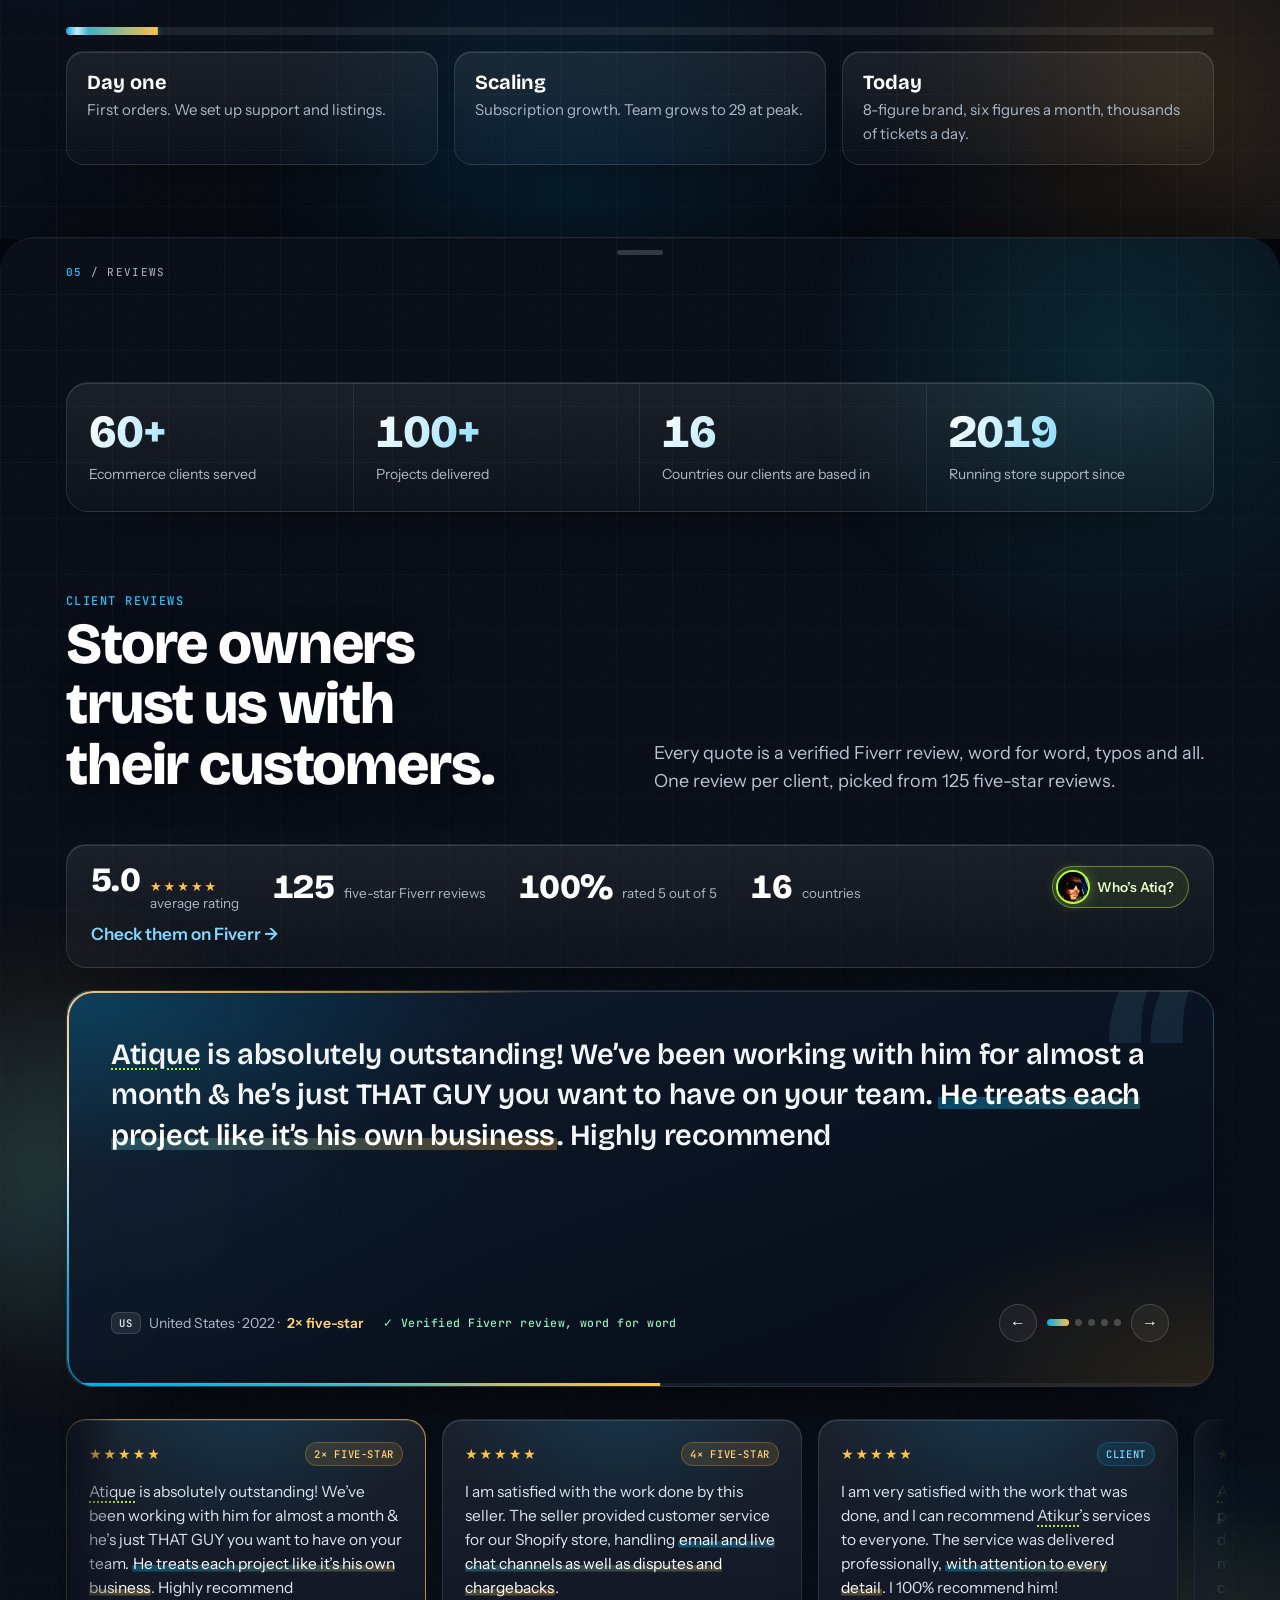
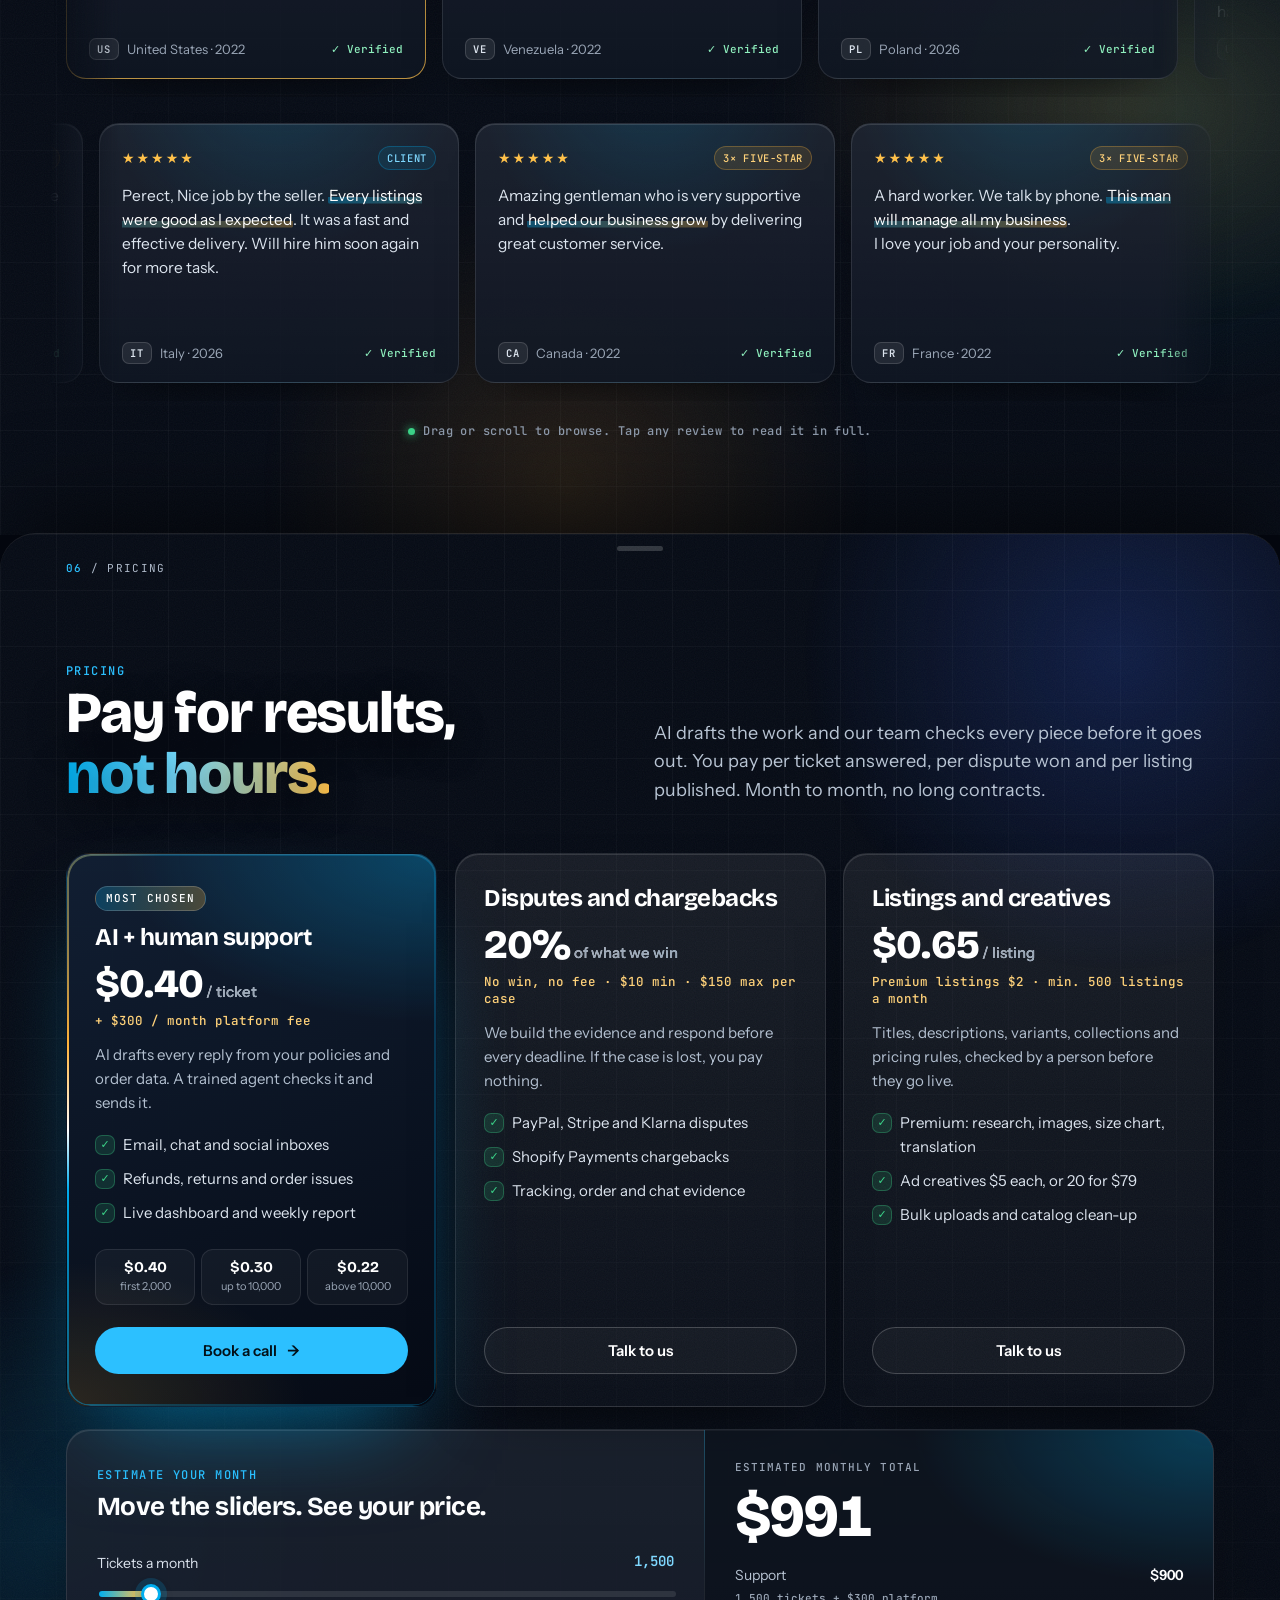
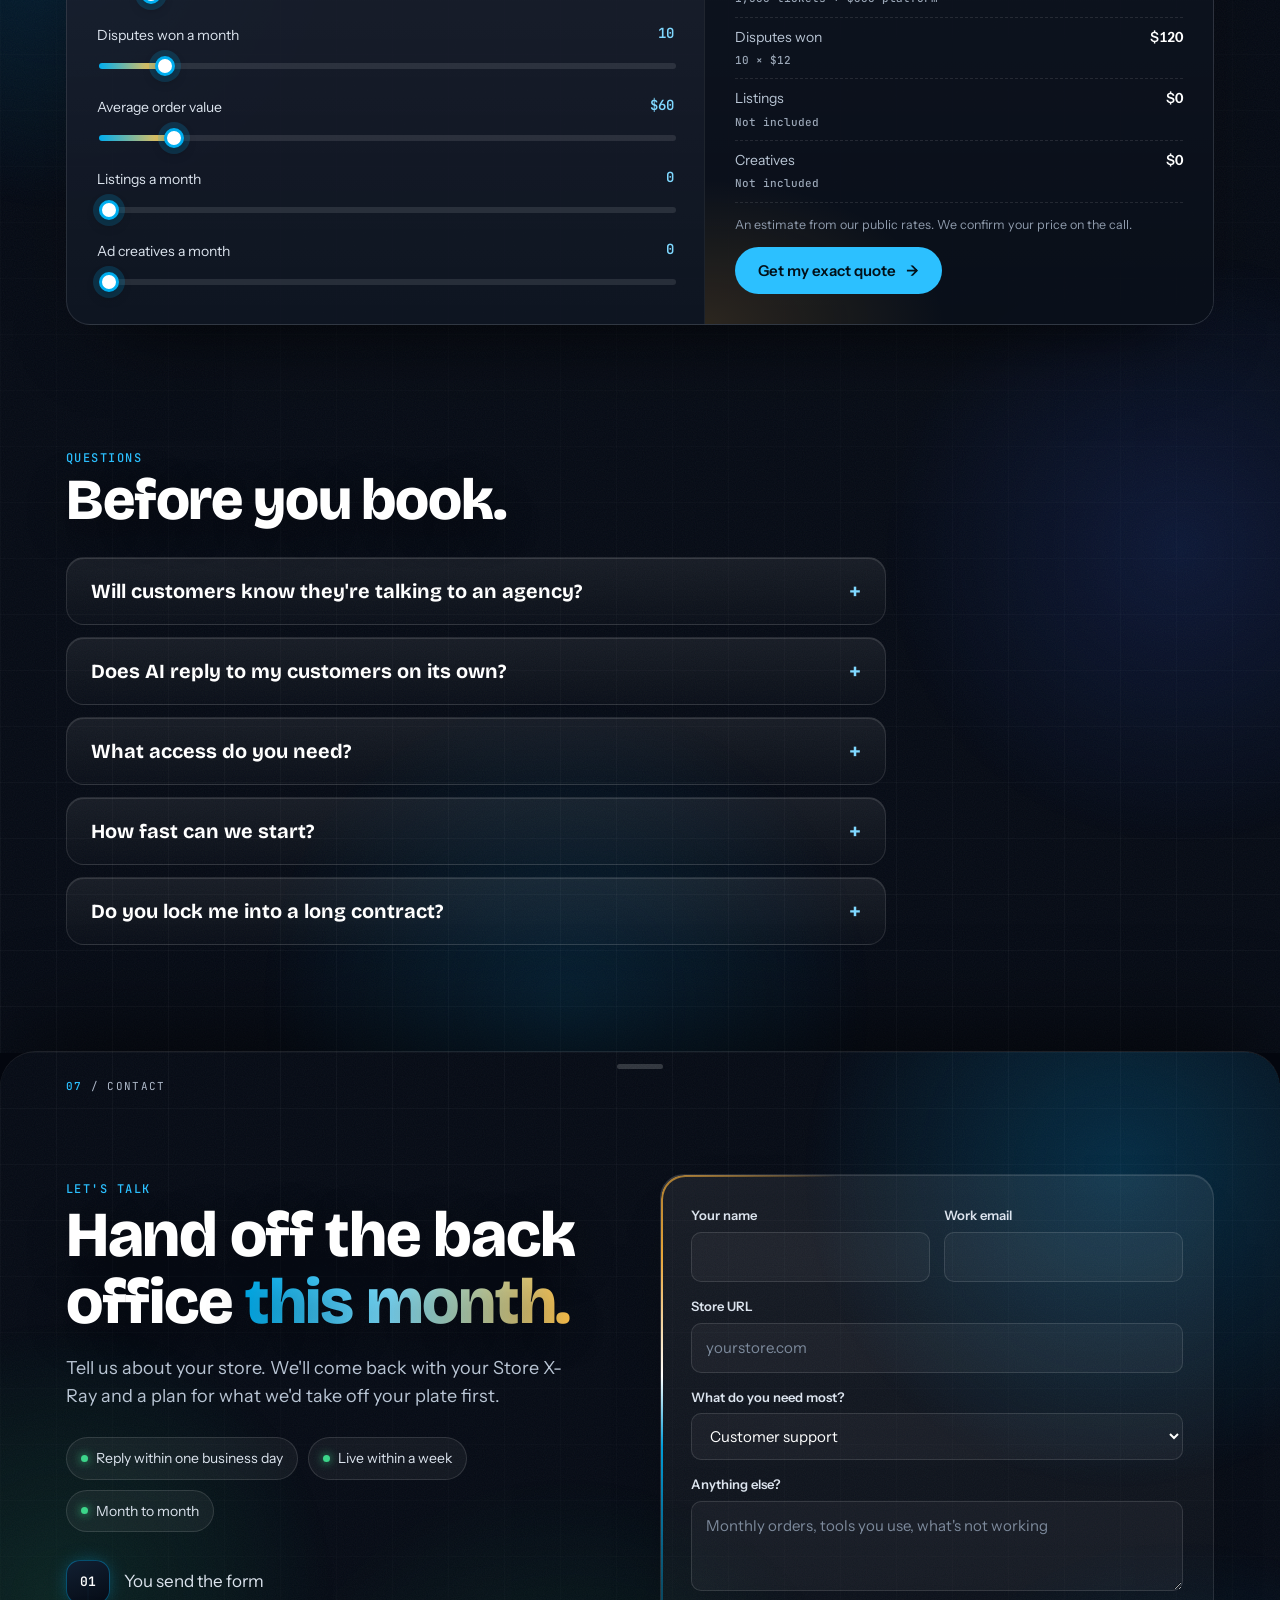
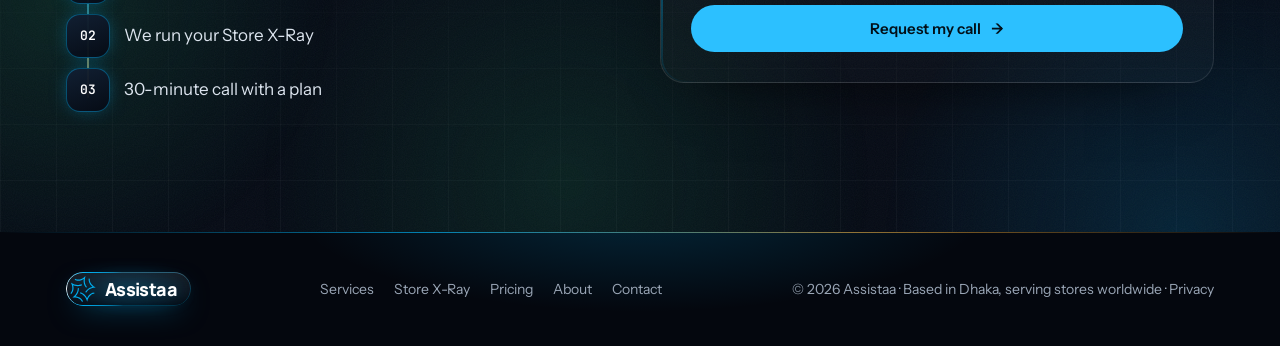
==== commit ab6c8762: "Website: cursor back to simple dot + circle and follows faster; tools/site-check.mjs (run before eve" ====
--- a/index.html
+++ b/index.html
@@ -1917,7 +1917,7 @@
 dot.style.transform='translate('+x+'px,'+y+'px)';
 const tgt=e.target.closest && e.target.closest('a,button,summary,.svc,.plan,.console,.report');
 const fld=e.target.closest('input,textarea,select'), cta=!fld && e.target.closest('.btn-primary'), lnk=!fld && !cta && e.target.closest('a,button,summary,.nm,.who-chip');
-      ring.classList.toggle('hover',!fld && !!(tgt||cta||lnk)); ring.classList.toggle('cart',!!lnk); ring.classList.toggle('bag',!!cta); dot.classList.toggle('off',!!(cta||lnk));
+      ring.classList.toggle('hover',!fld && !!(tgt||cta||lnk)); // simple dot + circle (no cart/bag shapes)
 }
 ,{passive:true}
 );
@@ -1925,7 +1925,7 @@
 addEventListener('pointerup',()=>ring.classList.remove('down'));
 document.addEventListener('pointerleave',()=>{ document.documentElement.classList.remove('has-cursor'); shown=false; }
 );
-(function loop(){ const k=reduce?1:.18; rx+=(x-rx)*k; ry+=(y-ry)*k; ring.style.transform='translate('+rx+'px,'+ry+'px)'; requestAnimationFrame(loop); }
+(function loop(){ const k=reduce?1:.38; rx+=(x-rx)*k; ry+=(y-ry)*k; ring.style.transform='translate('+rx+'px,'+ry+'px)'; requestAnimationFrame(loop); }
 )();
 }
 const bf = document.getElementById('bookform');
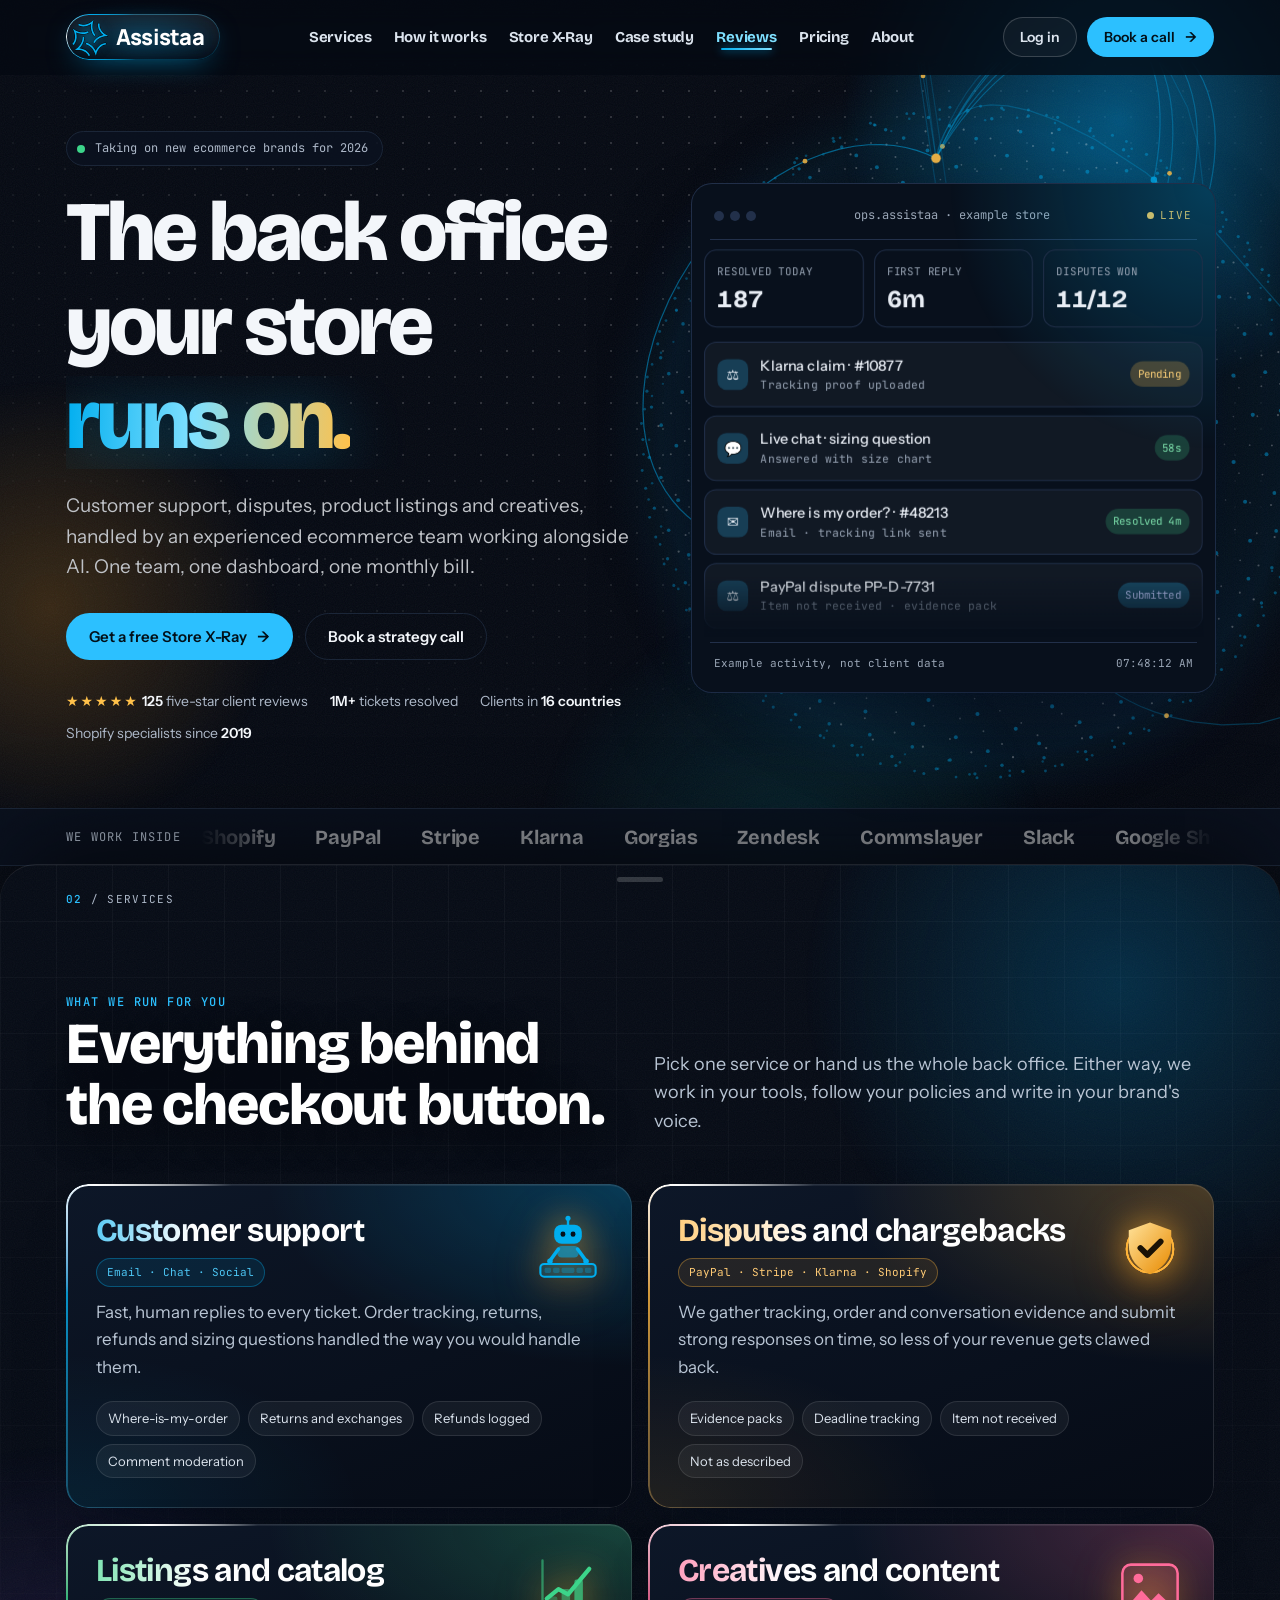
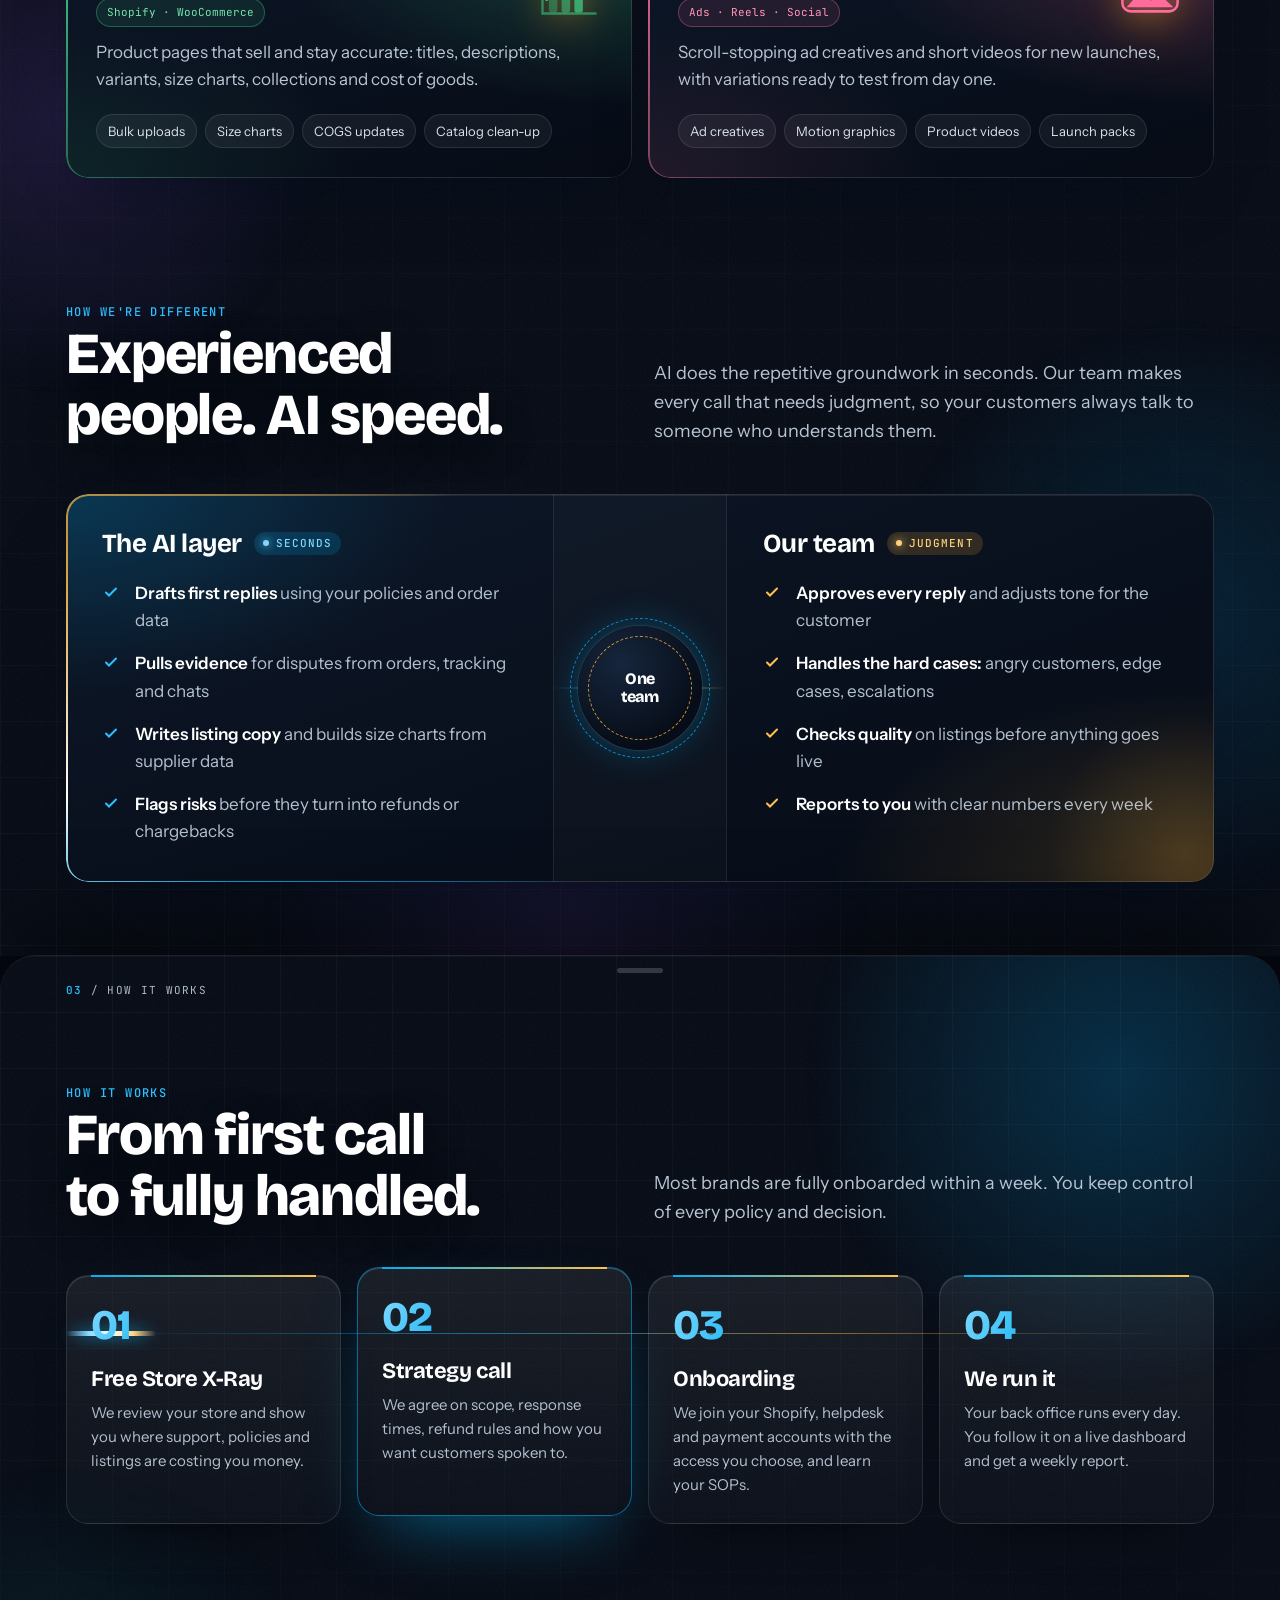
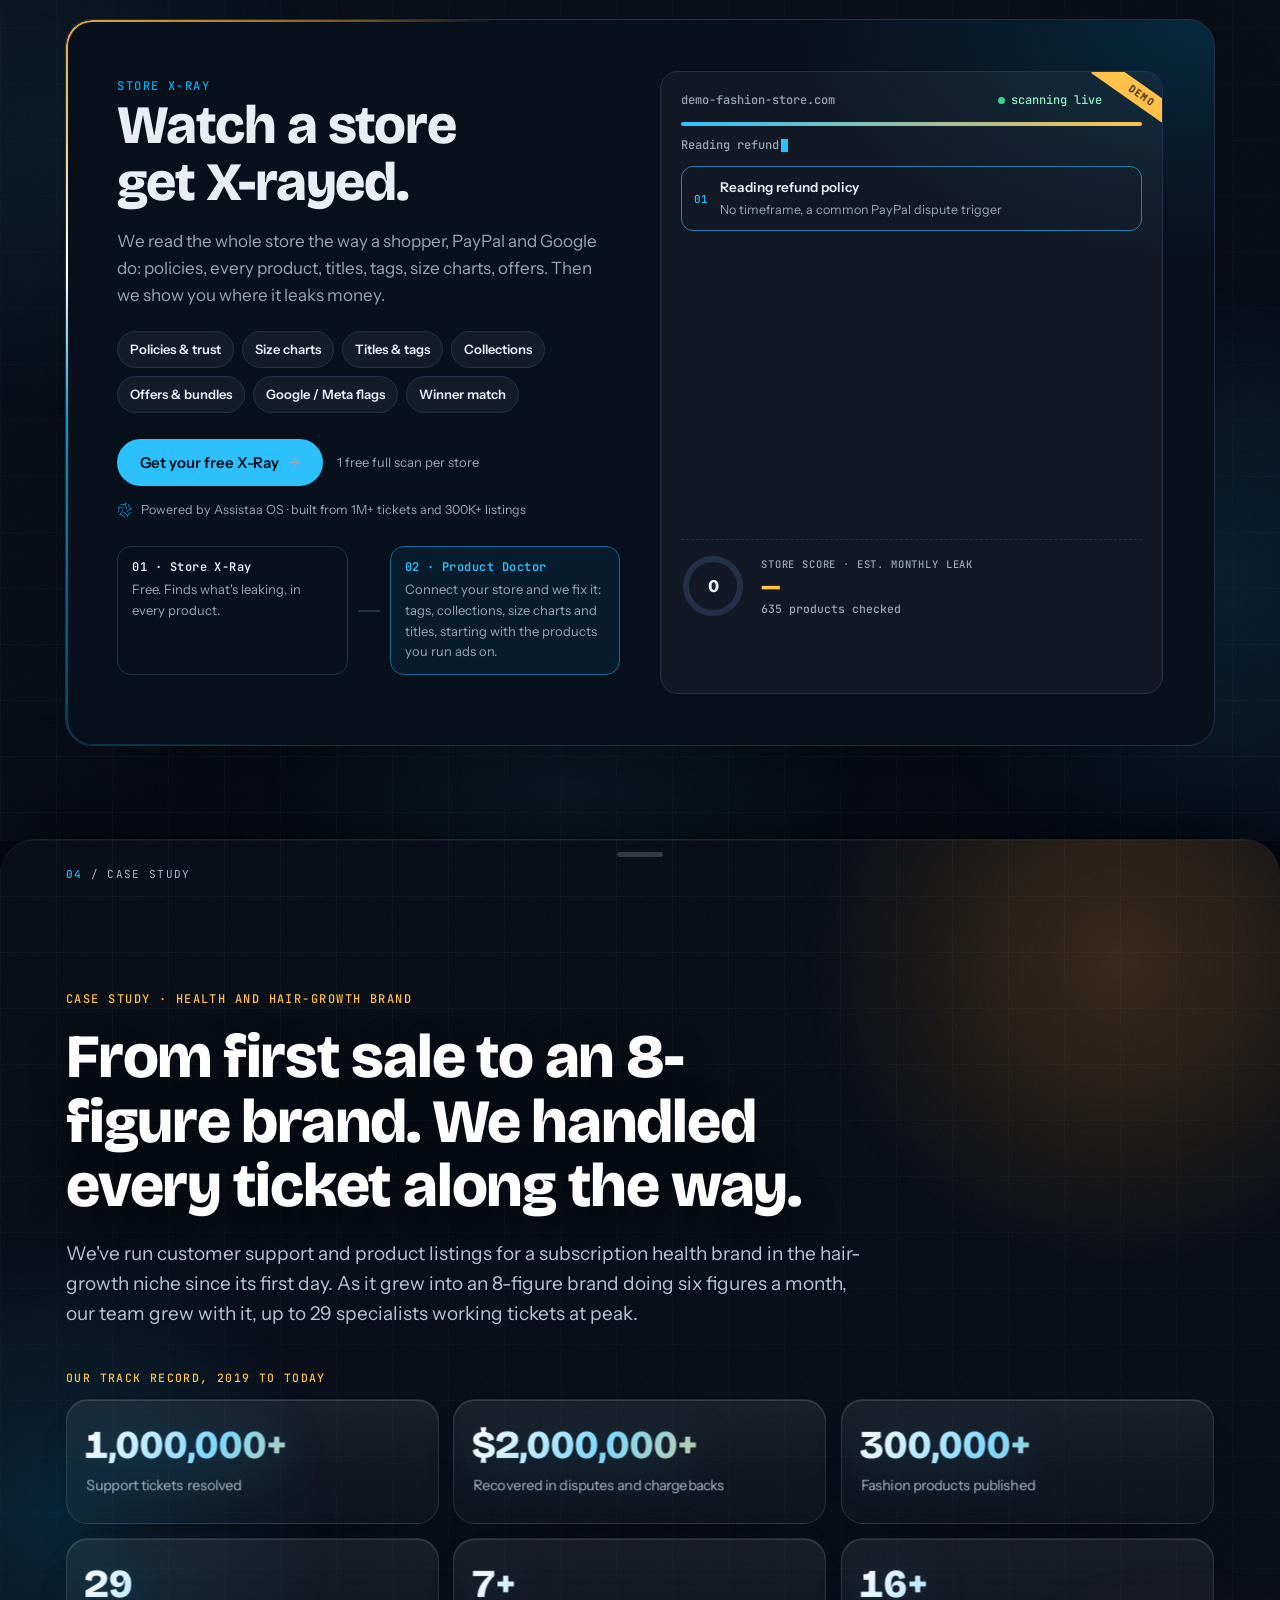
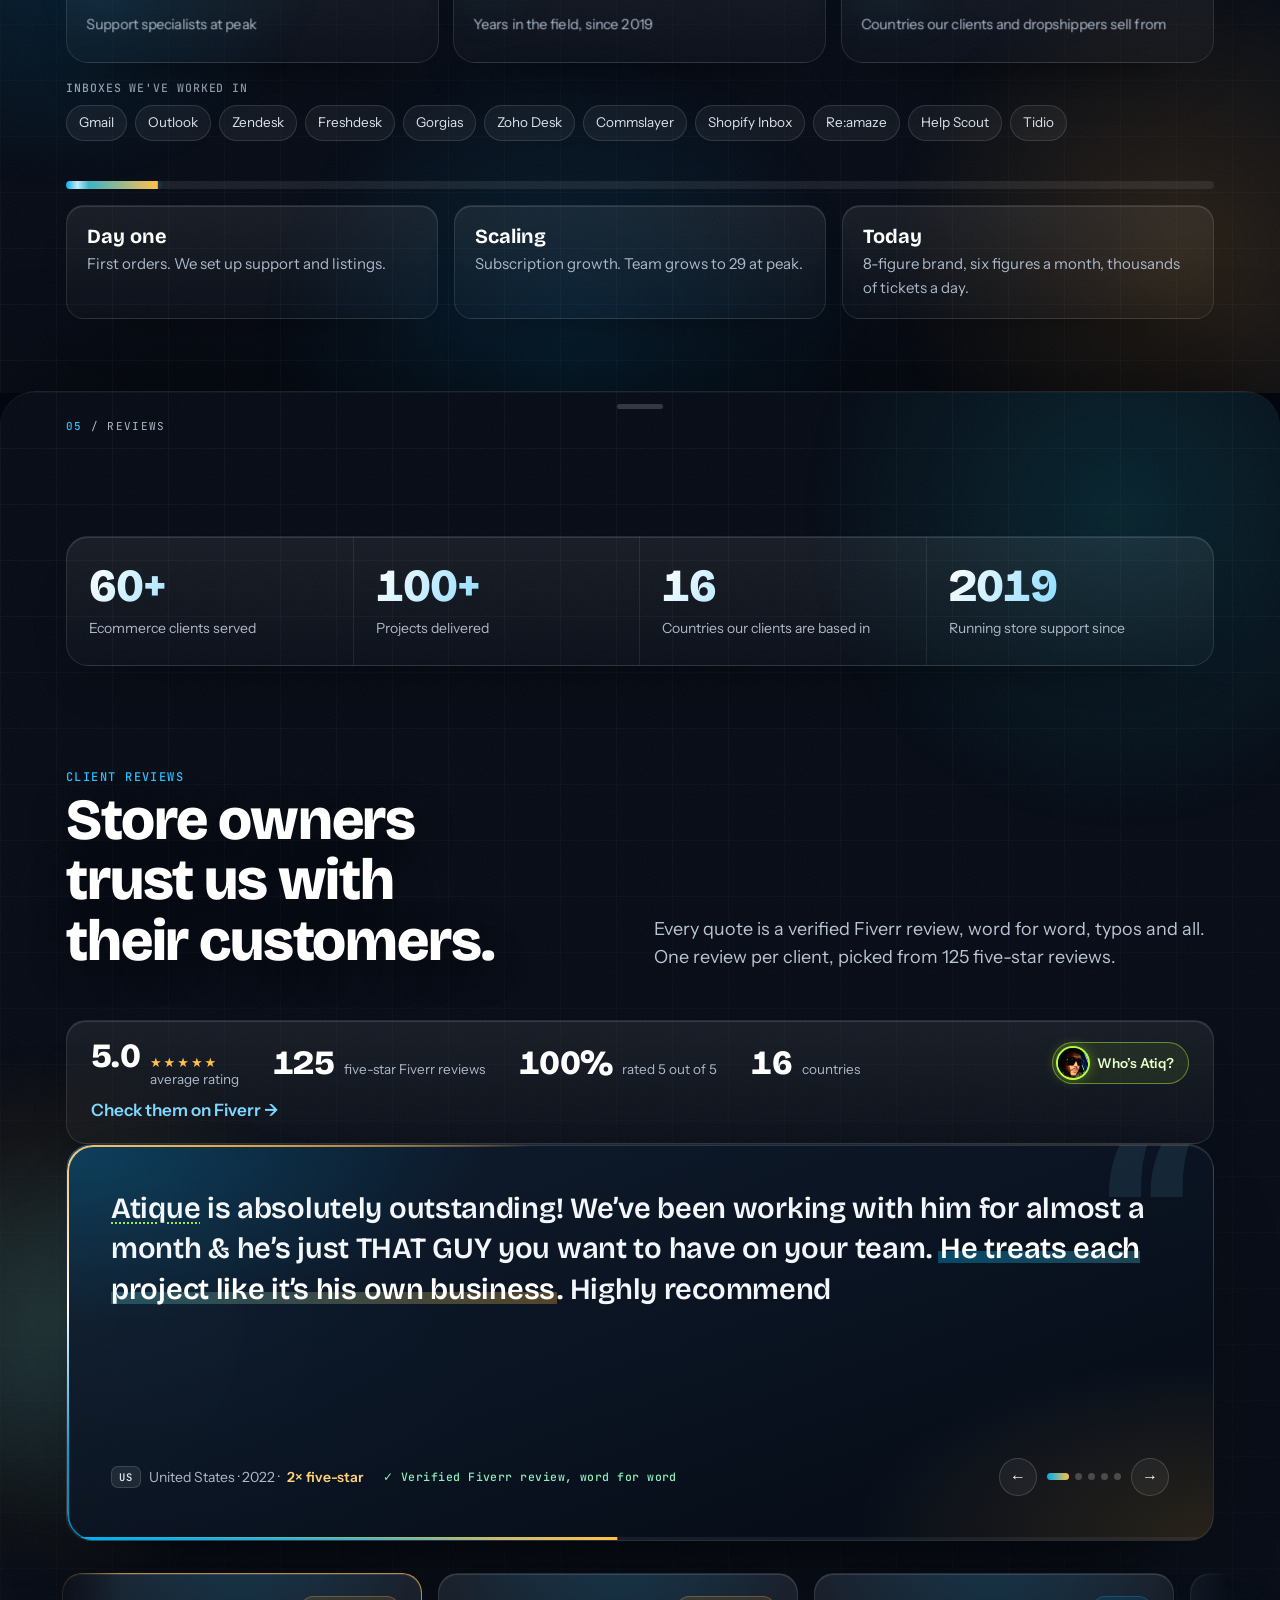
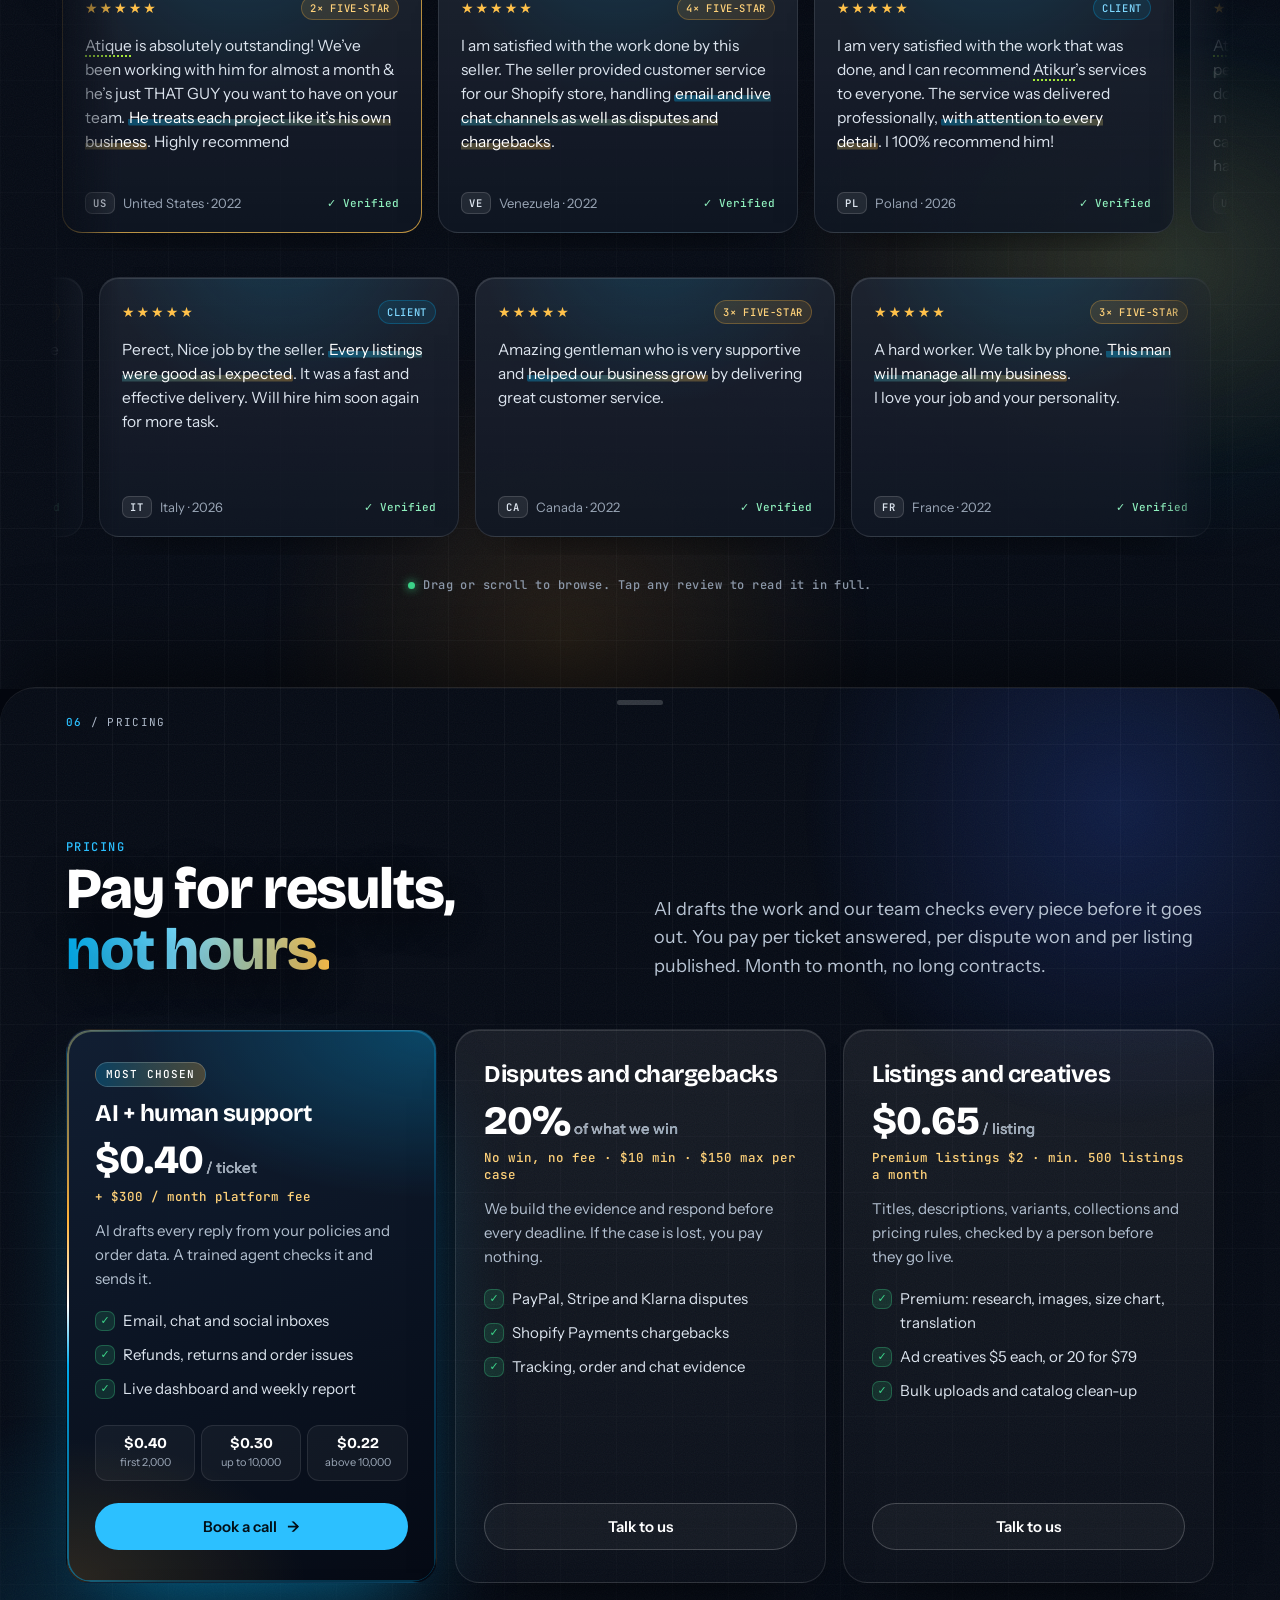
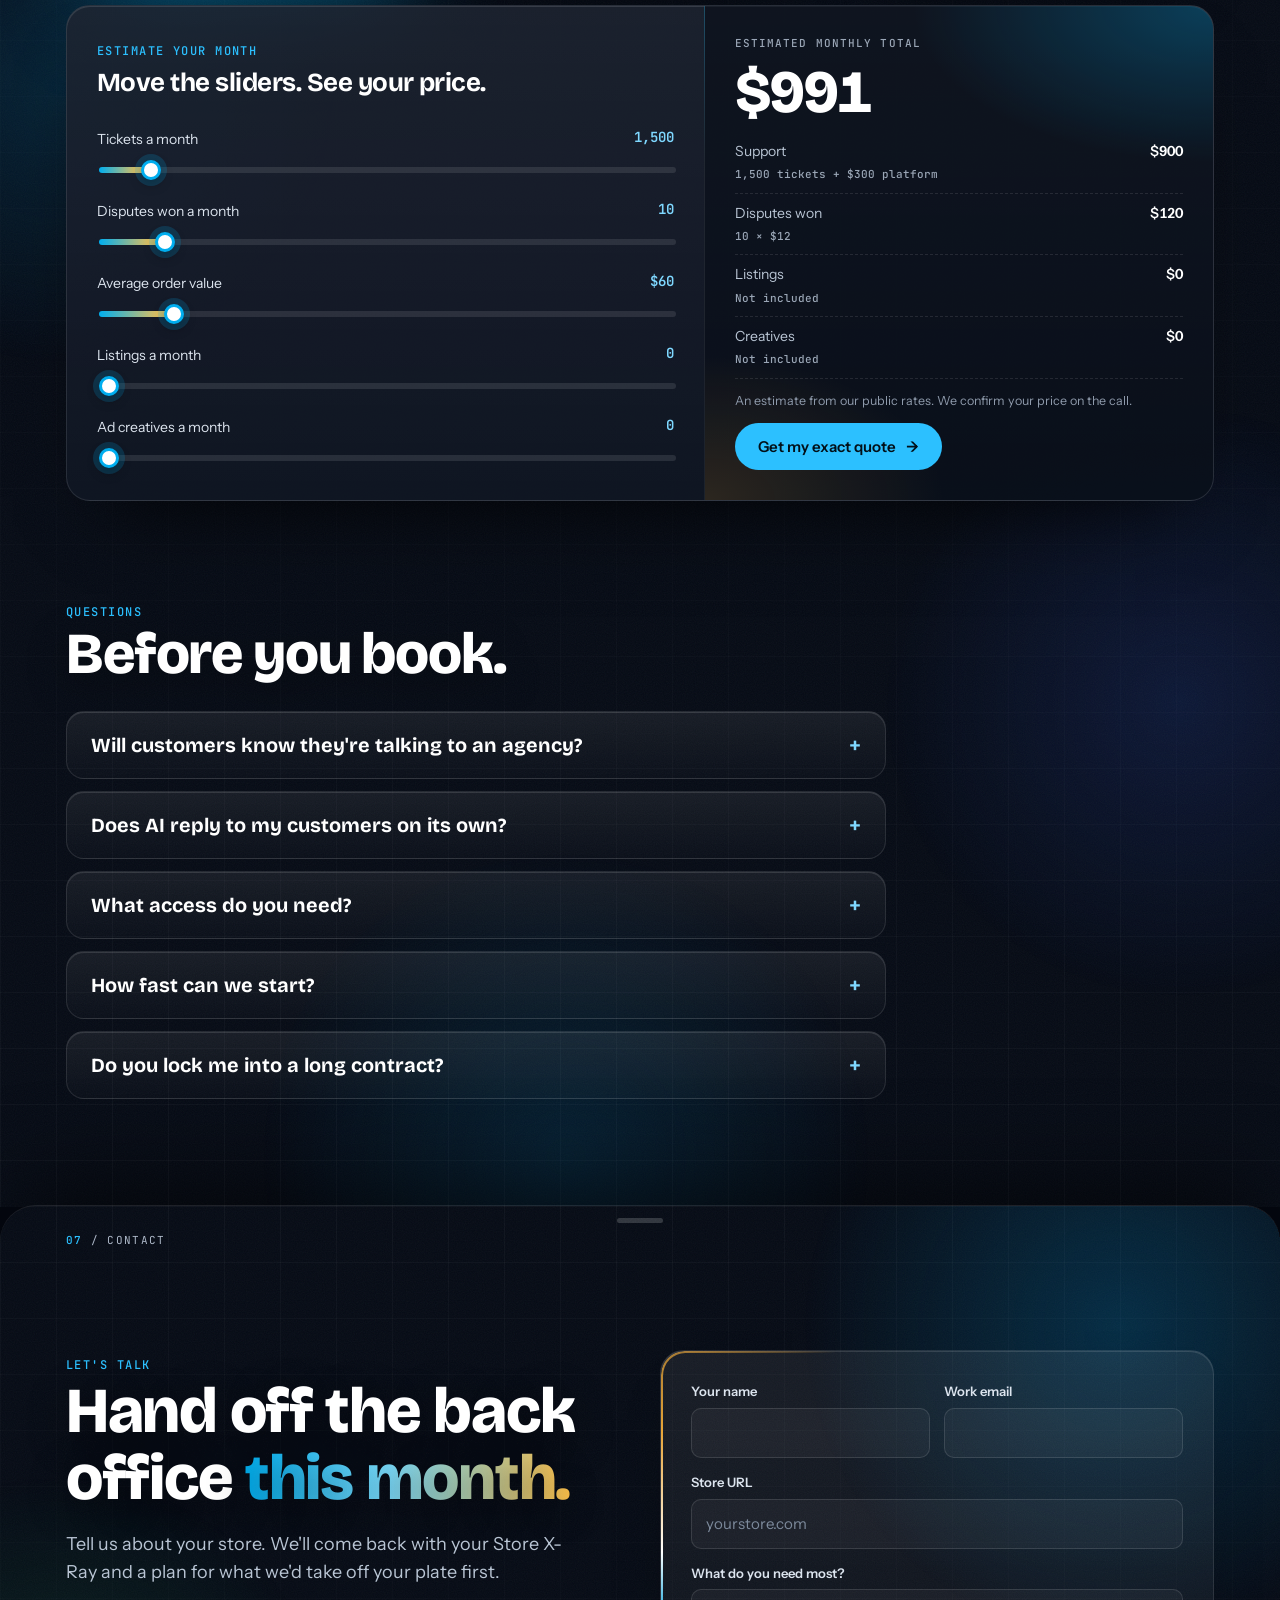
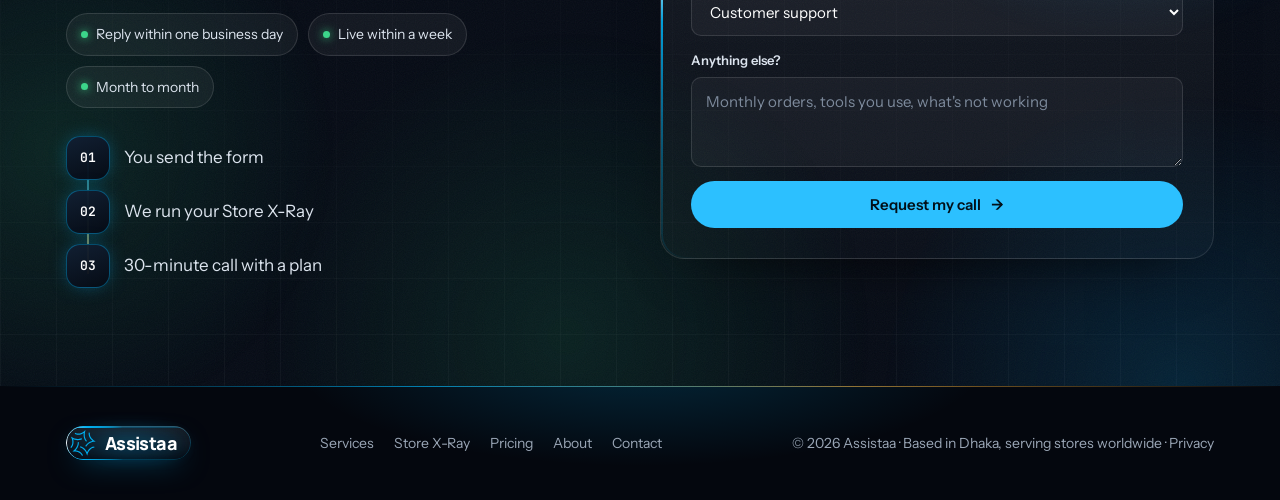
==== commit c48ca6da: "Website: Store X-Ray section becomes a live demo (X1) with Product Doctor; no input on the homepage," ====
--- a/index.html
+++ b/index.html
@@ -953,6 +953,57 @@
 .pfx i:nth-child(even){background:radial-gradient(closest-side,color-mix(in srgb,var(--c2) 55%,transparent),transparent 100%)!important}
 .page *:not(header.nav):not(.nav-links){-webkit-backdrop-filter:none!important;backdrop-filter:none!important}
 .marquee,.svc,.plan,.rev,.form,.band,.split,.founder,.status,.calc,.rc{background-color:color-mix(in srgb,#0b1220 86%,transparent)}
+
+/* Store X-Ray homepage demo (X1) — transform/opacity only */
+.xr .xr-chips{list-style:none;padding:0;margin:22px 0 0;display:flex;flex-wrap:wrap;gap:8px}
+.xr .xr-chips li{font-size:13px;font-weight:600;padding:7px 12px;border-radius:999px;border:1px solid var(--con-line);background:color-mix(in srgb,var(--con-fg) 5%,transparent)}
+.xr-cta{display:flex;align-items:center;flex-wrap:wrap;gap:14px;margin-top:26px}
+.xr-cta span{font-size:13px;color:var(--con-muted)}
+.xr-pow{display:flex;align-items:center;gap:8px;margin-top:14px;font-size:12.5px;color:var(--con-muted)}
+.xr-flow{display:grid;grid-template-columns:1fr auto 1fr;align-items:stretch;gap:10px;margin-top:26px}
+.xr-fs{border:1px solid var(--con-line);border-radius:14px;padding:12px 14px;display:flex;flex-direction:column;gap:4px;font-size:13px;color:var(--con-muted)}
+.xr-fs b{color:var(--con-fg);font:600 12px var(--f-mono);letter-spacing:.04em}
+.xr-fs.pd{border-color:color-mix(in srgb,var(--brand) 45%,var(--con-line));background:color-mix(in srgb,var(--brand) 8%,transparent)}
+.xr-fs.pd b{color:var(--accent)}
+.xr-arrow{align-self:center;width:22px;height:2px;background:var(--con-line);position:relative;overflow:hidden}
+.xr-arrow::after{content:"";position:absolute;inset:0;background:var(--accent);transform:translateX(-100%);animation:xrflow 1.8s linear infinite}
+@keyframes xrflow{to{transform:translateX(100%)}}
+@media (max-width:560px){.xr-flow{grid-template-columns:1fr}.xr-arrow{display:none}}
+.xr-con{background:color-mix(in srgb,var(--con-fg) 4%,transparent);border:1px solid var(--con-line);border-radius:18px;padding:20px;min-width:0;position:relative;overflow:hidden;align-self:center}
+.xr-h{display:flex;justify-content:space-between;gap:10px;font:500 12px var(--f-mono);color:var(--con-muted);padding-right:40px}
+.xr-live{display:flex;align-items:center;gap:6px;color:#8FF0BE}
+.xr-live i{width:7px;height:7px;border-radius:50%;background:#3CD58A;animation:xrpulse 1.4s ease-in-out infinite}
+.xr-live em{font-style:normal}
+@keyframes xrpulse{50%{opacity:.25;transform:scale(.7)}}
+.xr-bar{height:4px;border-radius:4px;background:var(--con-line);margin:14px 0 10px;overflow:hidden}
+.xr-bar i{display:block;height:100%;background:linear-gradient(90deg,var(--accent),var(--signal));transform-origin:left;transform:scaleX(0)}
+.xr-think{font:500 12px var(--f-mono);color:var(--con-muted);min-height:18px;display:flex;align-items:center;gap:2px;white-space:nowrap;overflow:hidden}
+.xr-caret{display:inline-block;width:7px;height:13px;background:var(--accent);animation:xrcaret 1s steps(1) infinite}
+@keyframes xrcaret{50%{opacity:0}}
+.xr-steps{list-style:none;padding:0;margin:12px 0 0;display:flex;flex-direction:column;gap:8px;min-height:318px}
+.xr-steps li{display:grid;grid-template-columns:auto 1fr auto;gap:12px;align-items:center;padding:10px 12px;border-radius:12px;border:1px solid var(--con-line);font-size:13.5px;opacity:0;transform:translateY(8px);transition:opacity .45s,transform .45s}
+.xr-steps li.in{opacity:1;transform:none}
+.xr-steps li.scan{border-color:color-mix(in srgb,var(--accent) 55%,var(--con-line))}
+.xr-steps .n{font:500 11px var(--f-mono);color:var(--accent)}
+.xr-steps .t b{display:block;font-weight:600}
+.xr-steps .t span{color:var(--con-muted);font-size:12.5px}
+.xr-steps .sev{opacity:0;transform:scale(.6);transition:opacity .3s,transform .3s}
+.xr-steps li.done .sev{opacity:1;transform:none}
+.xr-steps .thumb{display:inline-block;width:22px;height:22px;border-radius:6px;vertical-align:middle;margin-right:8px;background:linear-gradient(135deg,#6b3a2c,#3a2a4a)}
+.xr-foot{display:flex;align-items:center;gap:16px;margin-top:14px;padding-top:14px;border-top:1px dashed var(--con-line)}
+.xr-ring{position:relative;width:64px;height:64px;flex:none}
+.xr-ring svg{width:64px;height:64px;transform:rotate(-90deg)}
+.xr-ring circle{fill:none;stroke-width:6;stroke:var(--con-line)}
+.xr-ring #xrArc{stroke:var(--accent);stroke-linecap:round;stroke-dasharray:100;stroke-dashoffset:100;transition:stroke-dashoffset 1.4s cubic-bezier(.2,.8,.2,1)}
+.xr-ring b{position:absolute;inset:0;display:grid;place-items:center;font:800 18px var(--f-display);font-variant-numeric:tabular-nums}
+.xr-nums{display:flex;flex-direction:column;gap:2px;min-width:0}
+.xr-nums small{font:500 10.5px var(--f-mono);letter-spacing:.08em;text-transform:uppercase;color:var(--con-muted)}
+.xr-nums strong{font:800 24px/1.1 var(--f-display);color:var(--signal);font-variant-numeric:tabular-nums}
+.xr-nums span{font:500 11.5px var(--f-mono);color:var(--con-muted);font-variant-numeric:tabular-nums}
+.xr-pd{display:flex;align-items:center;gap:10px;margin-top:12px;padding:10px 12px;border-radius:12px;background:color-mix(in srgb,var(--brand) 12%,transparent);border:1px solid color-mix(in srgb,var(--brand) 40%,transparent);font-size:13px;opacity:0;transform:translateY(6px);transition:opacity .5s,transform .5s}
+.xr-pd.in{opacity:1;transform:none}
+.xr-pd b{font:600 11px var(--f-mono);letter-spacing:.06em;text-transform:uppercase;color:var(--accent);white-space:nowrap}
+@media (max-width:560px){.xr-steps{min-height:360px}.xr-h{flex-direction:column;gap:4px}}
 </style>
 </head>
 <body>
@@ -964,7 +1015,7 @@
 <nav class="nav-links" aria-label="Main">
 <a href="#services">Services</a>
 <a href="#how">How it works</a>
-<a href="#xray">Store X-Ray</a>
+<a href="/xray">Store X-Ray</a>
 <a href="#case">Case study</a>
 <a href="#reviews">Reviews</a>
 <a href="#pricing">Pricing</a>
@@ -987,7 +1038,7 @@
 </h1>
 <p class="lede">Customer support, disputes, product listings and creatives, handled by an experienced ecommerce team working alongside AI. One team, one dashboard, one monthly bill.</p>
 <div class="cta">
-<a class="btn btn-primary" href="#xray">Get a free Store X-Ray <span class="arrow">→</span></a>
+<a class="btn btn-primary" href="/xray">Get a free Store X-Ray <span class="arrow">→</span></a>
 <a class="btn btn-ghost" href="#book">Book a strategy call</a>
 </div>
 <div class="trust">
@@ -1103,41 +1154,31 @@
 </section>
 <section id="xray" style="padding-top:0">
 <div class="wrap">
-<div class="xray rv">
-<div>
+<div class="xray xr rv">
+<div class="xr-l">
 <span class="eyebrow">Store X-Ray</span>
-<h2>See what your store is quietly losing.</h2>
-<p class="sub">Missing size charts, vague refund policies and slow replies all cost money in returns, disputes and lost sales. Enter your store and we'll show you where.</p>
-<form class="xform" id="xform" novalidate>
-<label for="store" class="sr" style="position:absolute;width:1px;height:1px;overflow:hidden;clip:rect(0 0 0 0)">Your store URL</label>
-<input id="store" name="store" type="text" placeholder="yourstore.com" autocomplete="url">
-<button class="btn btn-primary" type="submit">Scan <span class="arrow">→</span></button>
-</form>
-<p class="xnote" id="xnote">Free. Checks only what your store shows the public, in about 10 seconds. Built for Shopify stores.</p>
-</div>
-<div class="report tilt" aria-live="polite">
-<span class="sample-tag">Sample</span>
-<div class="report-h"><span id="rep-store">example-store.com</span><span id="rep-state">Scan complete</span></div>
-<div class="scanbar"><i id="bar"></i></div>
-<div class="scanstep" id="scanstep">6 issues found across 48 pages</div>
-<ul class="finds" id="finds">
-<li><span class="sev hi">HIGH</span><span>Refund policy gives no timeframe, a common trigger for PayPal disputes</span></li>
-<li><span class="sev hi">HIGH</span><span>14 apparel products have no size chart</span></li>
-<li><span class="sev md">MED</span><span>Shipping emails don't include a tracking link</span></li>
-<li><span class="sev md">MED</span><span>Contact page shows no expected response time</span></li>
-<li><span class="sev md">MED</span><span>3 products share the same description</span></li>
-</ul>
-<div class="leak"><small id="leak-l">Estimated monthly leak</small><strong id="leak">$2,100 – $3,400</strong></div>
-          <div class="gmc" id="gmc" hidden><span>Google Merchant readiness</span><span class="gbar"><i id="gbar"></i></span><b id="gnum"></b></div>
-          <div class="xmore" id="xmore" hidden>
-            <p><b id="xmore-n">More issues</b> and the full list of what passed. Get the full report free:</p>
-            <form id="xunlock" novalidate>
-              <input id="xname" type="text" placeholder="Your name" autocomplete="name" aria-label="Your name">
-              <input id="xemail" type="email" placeholder="Work email" autocomplete="email" aria-label="Work email">
-              <button class="btn btn-primary" type="submit">Show full report</button>
-            </form>
-            <p id="xumsg" hidden></p>
-          </div>
+<h2>Watch a store get X-rayed.</h2>
+<p class="sub">We read the whole store the way a shopper, PayPal and Google do: policies, every product, titles, tags, size charts, offers. Then we show you where it leaks money.</p>
+<ul class="xr-chips" aria-label="What the X-Ray checks"><li>Policies &amp; trust</li><li>Size charts</li><li>Titles &amp; tags</li><li>Collections</li><li>Offers &amp; bundles</li><li>Google / Meta flags</li><li>Winner match</li></ul>
+<div class="xr-cta"><a class="btn btn-primary" href="/xray">Get your free X-Ray <span class="arrow">→</span></a><span>1 free full scan per store</span></div>
+<p class="xr-pow"><img src="/logo-mark.svg" alt="" width="16" height="16">Powered by Assistaa OS · built from 1M+ tickets and 300K+ listings</p>
+<div class="xr-flow" aria-label="From X-Ray to Product Doctor">
+<div class="xr-fs"><b>01 · Store X-Ray</b><span>Free. Finds what's leaking, in every product.</span></div>
+<i class="xr-arrow" aria-hidden="true"></i>
+<div class="xr-fs pd"><b>02 · Product Doctor</b><span>Connect your store and we fix it: tags, collections, size charts and titles, starting with the products you run ads on.</span></div>
+</div>
+</div>
+<div class="xr-con" id="xrCon" aria-hidden="true">
+<span class="sample-tag">Demo</span>
+<div class="xr-h"><span id="xrDom">demo-fashion-store.com</span><span class="xr-live"><i></i><em id="xrState">scanning live</em></span></div>
+<div class="xr-bar"><i id="xrBar"></i></div>
+<div class="xr-think"><span id="xrThink">Reading the store…</span><b class="xr-caret"></b></div>
+<ol class="xr-steps" id="xrSteps"></ol>
+<div class="xr-foot">
+<div class="xr-ring"><svg viewBox="0 0 64 64"><circle cx="32" cy="32" r="27"/><circle id="xrArc" cx="32" cy="32" r="27" pathLength="100"/></svg><b id="xrScore">0</b></div>
+<div class="xr-nums"><small>Store score · est. monthly leak</small><strong id="xrLeak">—</strong><span id="xrCount">0 products checked</span></div>
+</div>
+<div class="xr-pd" id="xrPd"><b>Product Doctor</b><span id="xrPdT">can fix 6 of these inside your store</span></div>
 </div>
 </div>
 </div>
@@ -1398,7 +1439,7 @@
 <div class="wrap foot">
 <a class="logo glass-logo" href="#home" aria-label="Assistaa home"><img src="/mark.svg" alt="" width="28" height="28" class="logo-mark"><span class="wq">Assistaa</span></a>
 <nav aria-label="Footer">
-<a href="#services">Services</a><a href="#xray">Store X-Ray</a><a href="#pricing">Pricing</a><a href="#about">About</a><a href="#book">Contact</a>
+<a href="#services">Services</a><a href="/xray">Store X-Ray</a><a href="#pricing">Pricing</a><a href="#about">About</a><a href="#book">Contact</a>
 </nav>
 <span>© 2026 Assistaa · Based in Dhaka, serving stores worldwide · <a href="/privacy.html">Privacy</a></span>
 </div>
@@ -1521,75 +1562,58 @@
 );
 nums.forEach(n=>co.observe(n));
 }
-const xform = document.getElementById('xform');
-  const bar = document.getElementById('bar');
-  const step = document.getElementById('scanstep');
-  const state = document.getElementById('rep-state');
-  const repStore = document.getElementById('rep-store');
-  const findsUl = document.getElementById('finds');
-  const leak = document.getElementById('leak');
-  const leakL = document.getElementById('leak-l');
-  const xmore = document.getElementById('xmore');
-  const sampleTag = document.querySelector('.report .sample-tag');
-  const phases = ['Connecting to the store…','Reading public product data…','Checking refund, shipping and privacy policies…','Looking for chat, reviews and email tools…','Scoring the results…'];
-  const SEV = {hi:'HIGH', md:'MED', lo:'LOW'};
-  const esc = s => String(s).replace(/[&<>"']/g, c => ({'&':'&amp;','<':'&lt;','>':'&gt;','"':'&quot;',"'":'&#39;'}[c]));
-  const row = i => `<li><span class="sev ${i.sev}">${SEV[i.sev]}</span><span><b class="xarea">${esc(i.area)}</b>${esc(i.text)}</span></li>`;
-  let scanning = false, last = null;
-  function render(r, full){
-    if (sampleTag) sampleTag.hidden = true;
-    repStore.textContent = r.domain;
-    state.textContent = full ? 'Full report' : 'Scan complete';
-    const n = r.issues.length;
-    step.textContent = (n ? `${n} issue${n>1?'s':''} found` : 'No issues found') + (r.productsChecked ? ` · ${r.productsChecked} products checked` : '');
-    const list = full ? r.issues : r.issues.slice(0,3);
-    findsUl.innerHTML = list.map(row).join('') + (full && r.passed.length ? `<li><span class="sev ok">PASS</span><span>${r.passed.map(esc).join(' · ')}</span></li>` : '');
-    leakL.textContent = 'Store score';
-    leak.textContent = r.score + '/100';
-    leak.style.color = r.score >= 80 ? '#3CD58A' : r.score >= 50 ? '' : '#FF8A7A';
-    const gm = document.getElementById('gmc');
-    if (r.google && r.google.total) { gm.hidden = false; document.getElementById('gnum').textContent = `${r.google.passed}/${r.google.total}`; document.getElementById('gbar').style.transform = `scaleX(${r.google.passed / r.google.total})`; } else gm.hidden = true;
-    if (!full && (n > 3 || r.passed.length)) {
-      xmore.hidden = false;
-      document.getElementById('xmore-n').textContent = n > 3 ? `${n-3} more issue${n-3>1?'s':''}` : 'The details';
-    } else if (!full) xmore.hidden = true;
-  }
-  function fail(text){
-    state.textContent = 'Scan failed';
-    step.innerHTML = `<span class="xerr">${esc(text)}</span>`;
-    findsUl.innerHTML = '';
-    leak.textContent = '—'; leak.style.color = '';
-    xmore.hidden = true; document.getElementById('gmc').hidden = true;
-  }
-  xform.addEventListener('submit', e=>{
-    e.preventDefault();
-    if (scanning) return;
-    const v = document.getElementById('store').value.trim().replace(/^https?:\/\//i,'').replace(/[\/?#].*$/,'');
-    if (!v || !/\./.test(v)) { document.getElementById('store').focus(); step.innerHTML = '<span class="xerr">Enter your store address, like yourstore.com</span>'; return; }
-    scanning = true; last = null;
-    if (sampleTag) sampleTag.hidden = true;
-    repStore.textContent = v; state.textContent = 'Scanning…';
-    findsUl.querySelectorAll('li').forEach(f=>f.classList.add('dim'));
-    leak.textContent = '—'; leak.style.color = ''; xmore.hidden = true;
-    bar.style.transition = 'none'; bar.style.transform = 'scaleX(0)';
-    void bar.offsetWidth;
-    bar.style.transition = reduce ? 'none' : 'transform 9s cubic-bezier(.2,.6,.3,1)';
-    bar.style.transform = 'scaleX(.92)';
-    let p = 0; step.textContent = phases[0];
-    const iv = setInterval(()=>{ p = Math.min(p+1, phases.length-1); step.textContent = phases[p]; }, reduce ? 0 : 1600);
-    const started = Date.now();
-    fetch('/api/xray?store=' + encodeURIComponent(v))
-      .then(r => r.json().catch(()=>({error:'Live scans run on assistaa.com.'})).then(j => ({ok:r.ok, j})))
-      .catch(() => ({ok:false, j:{error:'Live scans run on assistaa.com. Please try again in a moment.'}}))
-      .then(({ok, j}) => new Promise(res => setTimeout(()=>res({ok, j}), Math.max(0, 2200 - (Date.now()-started)))))
-      .then(({ok, j}) => {
-        clearInterval(iv);
-        bar.style.transition = 'transform .3s'; bar.style.transform = 'scaleX(1)';
-        if (!ok || j.error || !j.issues) fail(j.error || 'Something went wrong. Please try again.');
-        else { last = j; render(j, false); }
-        scanning = false;
+  /* Store X-Ray homepage demo: a sample scan that plays while in view */
+  (function(){
+    const con = document.getElementById('xrCon'); if (!con) return;
+    const $ = id => document.getElementById(id);
+    const STORES = [
+      {dom:'demo-fashion-store.com', n:2948, score:72, leak:'$2,100 – $3,400', fix:6, steps:[
+        ['Reading refund policy','No timeframe, a common PayPal dispute trigger','hi'],
+        ['Scanning 2,948 products','<i class="thumb"></i>412 apparel items have no size chart','md'],
+        ['Checking titles, tags and collections','61% of products have under 5 tags','md'],
+        ['Comparing offers and bundles','Bundle pricing in line with top stores','ok'],
+        ['Matching with winning products','We think we found your winner · 87% match','ok']]},
+      {dom:'demo-niche-store.com', n:640, score:58, leak:'$900 – $1,600', fix:5, steps:[
+        ['Reading shipping and returns','Returns page missing from the footer','hi'],
+        ['Scanning 640 products','<i class="thumb" style="background:linear-gradient(135deg,#1f5a4a,#203a5c)"></i>3 title styles mixed across the catalog','md'],
+        ['Checking Google / Meta readiness','118 products missing a GTIN or brand','hi'],
+        ['Checking collections','Men → Summer → Tops tree is incomplete','md'],
+        ['Matching with winning products','Top seller close to a known winner · 74% match','ok']]}];
+    const SEV = {hi:'HIGH', md:'MED', ok:'GOOD'};
+    const T = reduce ? 0 : 1;
+    let si = 0, timers = [], running = false, raf = 0;
+    const later = (fn, ms) => timers.push(setTimeout(fn, ms * T));
+    function stop(){ timers.forEach(clearTimeout); timers = []; cancelAnimationFrame(raf); running = false; }
+    function count(el, to, ms, fmt){ if (!T) { el.textContent = fmt(to); return; } const t0 = performance.now(); const f = t => { const p = Math.min(1,(t-t0)/ms); el.textContent = fmt(Math.round(to*(1-Math.pow(1-p,3)))); if (p<1) raf = requestAnimationFrame(f); }; raf = requestAnimationFrame(f); }
+    function type(text){ const el = $('xrThink'); if (!T) { el.textContent = text; return; } let i = 0; el.textContent = ''; const step = () => { el.textContent = text.slice(0, ++i); if (i < text.length) later(step, 22); }; step(); }
+    function run(){
+      stop(); running = true;
+      const S = STORES[si++ % STORES.length], ul = $('xrSteps'), bar = $('xrBar');
+      $('xrDom').textContent = S.dom; $('xrState').textContent = 'scanning live';
+      $('xrScore').textContent = '0'; $('xrLeak').textContent = '—'; $('xrCount').textContent = '0 products checked';
+      $('xrArc').style.strokeDashoffset = 100; $('xrPd').classList.remove('in');
+      bar.style.transition = 'none'; bar.style.transform = 'scaleX(0)'; void bar.offsetWidth;
+      bar.style.transition = T ? 'transform 9.5s linear' : 'none'; bar.style.transform = 'scaleX(1)';
+      ul.innerHTML = S.steps.map((s,i) => `<li><span class="n">0${i+1}</span><span class="t"><b>${s[0]}</b><span>${s[1]}</span></span><span class="sev ${s[2]==='ok'?'ok':s[2]}">${SEV[s[2]]}</span></li>`).join('');
+      const lis = [...ul.children];
+      count($('xrCount'), S.n, 8000, v => v.toLocaleString('en-US') + ' products checked');
+      lis.forEach((li, i) => {
+        later(() => { type(S.steps[i][0] + '…'); li.classList.add('in','scan'); }, 300 + i*1800);
+        later(() => { li.classList.remove('scan'); li.classList.add('done'); }, 1500 + i*1800);
       });
-  });
+      const fin = 300 + lis.length*1800;
+      later(() => {
+        type('Report ready. Sent by email and WhatsApp.'); $('xrState').textContent = 'scan complete';
+        $('xrArc').style.strokeDashoffset = 100 - S.score; count($('xrScore'), S.score, 1400, v => v);
+        $('xrLeak').textContent = S.leak;
+        $('xrPdT').textContent = `can fix ${S.fix} of these inside your store`;
+      }, fin);
+      later(() => $('xrPd').classList.add('in'), fin + 900);
+      if (T) later(run, fin + 5200);
+    }
+    if (!('IntersectionObserver' in window) || !T) { run(); return; }
+    new IntersectionObserver(es => es.forEach(en => { if (en.isIntersecting && !running) run(); else if (!en.isIntersecting && running) stop(); }), {threshold:.3}).observe(con);
+  })();
   /* AI -> team hand-off loop in the split section */
   (function(){
     const sp = document.querySelector('.split'); if (!sp || reduce) return;
@@ -1769,31 +1793,6 @@
     const io = 'IntersectionObserver' in window ? new IntersectionObserver(es => es.forEach(en => { const a = map.get(en.target.id); if (a && en.isIntersecting) { links.forEach(l => l.classList.remove('is-on')); a.classList.add('is-on'); } }), {rootMargin: '-40% 0px -55% 0px'}) : null;
     if (io) map.forEach((a, id) => { const el = document.getElementById(id); if (el) io.observe(el); });
   })();
-  document.getElementById('xunlock').addEventListener('submit', e=>{
-    e.preventDefault();
-    if (!last) return;
-    const name = document.getElementById('xname').value.trim();
-    const email = document.getElementById('xemail').value.trim();
-    const m = document.getElementById('xumsg');
-    m.hidden = false; m.className = '';
-    if (!name || !/^\S+@\S+\.\S+$/.test(email)) { m.className = 'xerr'; m.textContent = 'Add your name and a valid email.'; return; }
-    const btn = e.target.querySelector('button'); btn.disabled = true; m.textContent = 'One moment…';
-    fetch('https://zciuchdximmzwiisdkqu.supabase.co/rest/v1/website_leads', {
-      method:'POST',
-      headers:{'Content-Type':'application/json','apikey':'sb_publishable_WMggW823F5JaQWI5tZUn3A_2RCcqKcA','Prefer':'return=minimal'},
-      body: JSON.stringify({ name: name.slice(0,120), email: email.slice(0,200), store_url: last.domain, need: 'Store X-Ray', note: `X-Ray score ${last.score}/100, ${last.issues.length} issues` })
-    }).then(r=>{
-      if (!r.ok) throw new Error(r.status);
-      render(last, true);
-      e.target.hidden = true;
-      document.querySelector('#xmore p').hidden = true;
-      m.innerHTML = 'Full report unlocked. Want us to fix these for you? <a href="#book">Book a free call →</a>';
-      const bs = document.getElementById('bstore'); if (bs && !bs.value) bs.value = last.domain;
-      const bn = document.getElementById('bname'); if (bn && !bn.value) bn.value = name;
-      const be = document.getElementById('bemail'); if (be && !be.value) be.value = email;
-    }).catch(()=>{ m.className = 'xerr'; m.textContent = 'That didn\'t go through. Please try again.'; })
-      .finally(()=>{ btn.disabled = false; });
-  });
 const cv = document.getElementById('globe');
 if (cv && cv.getContext){
 const ctx = cv.getContext('2d');
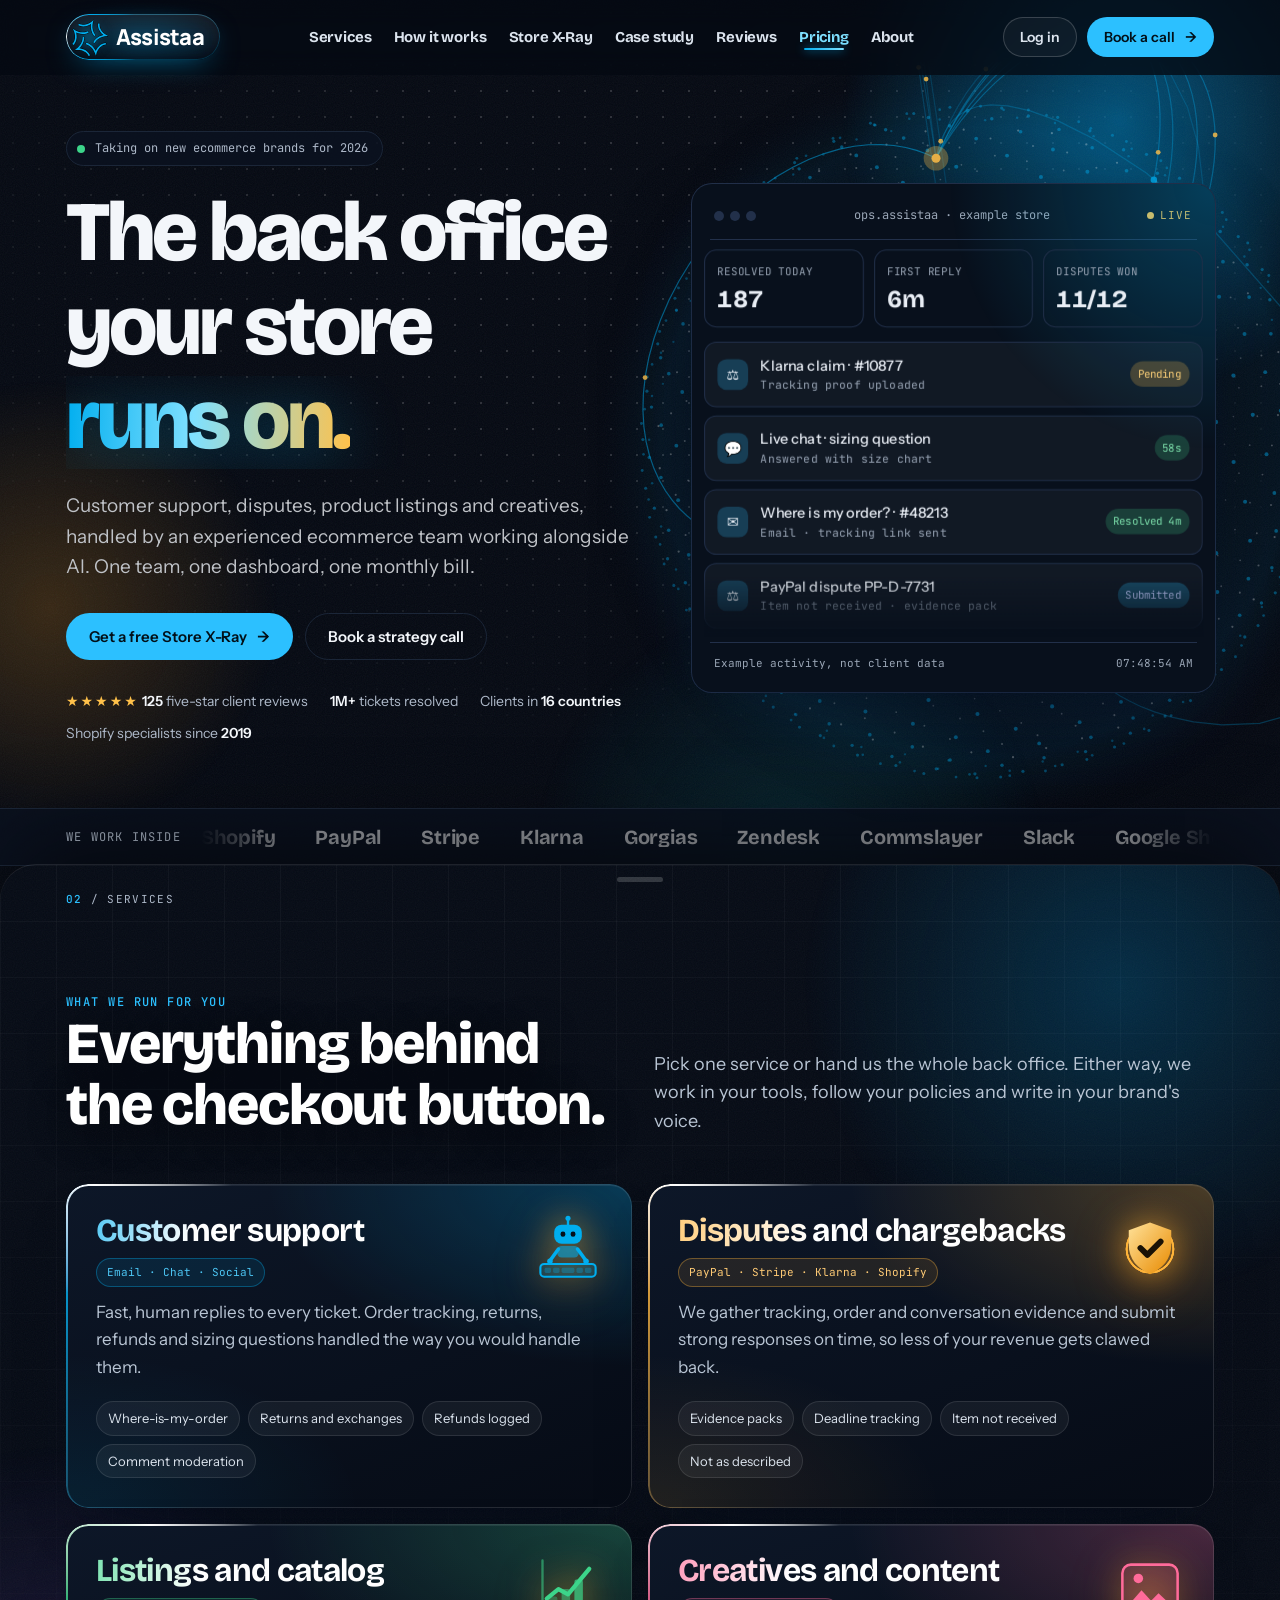
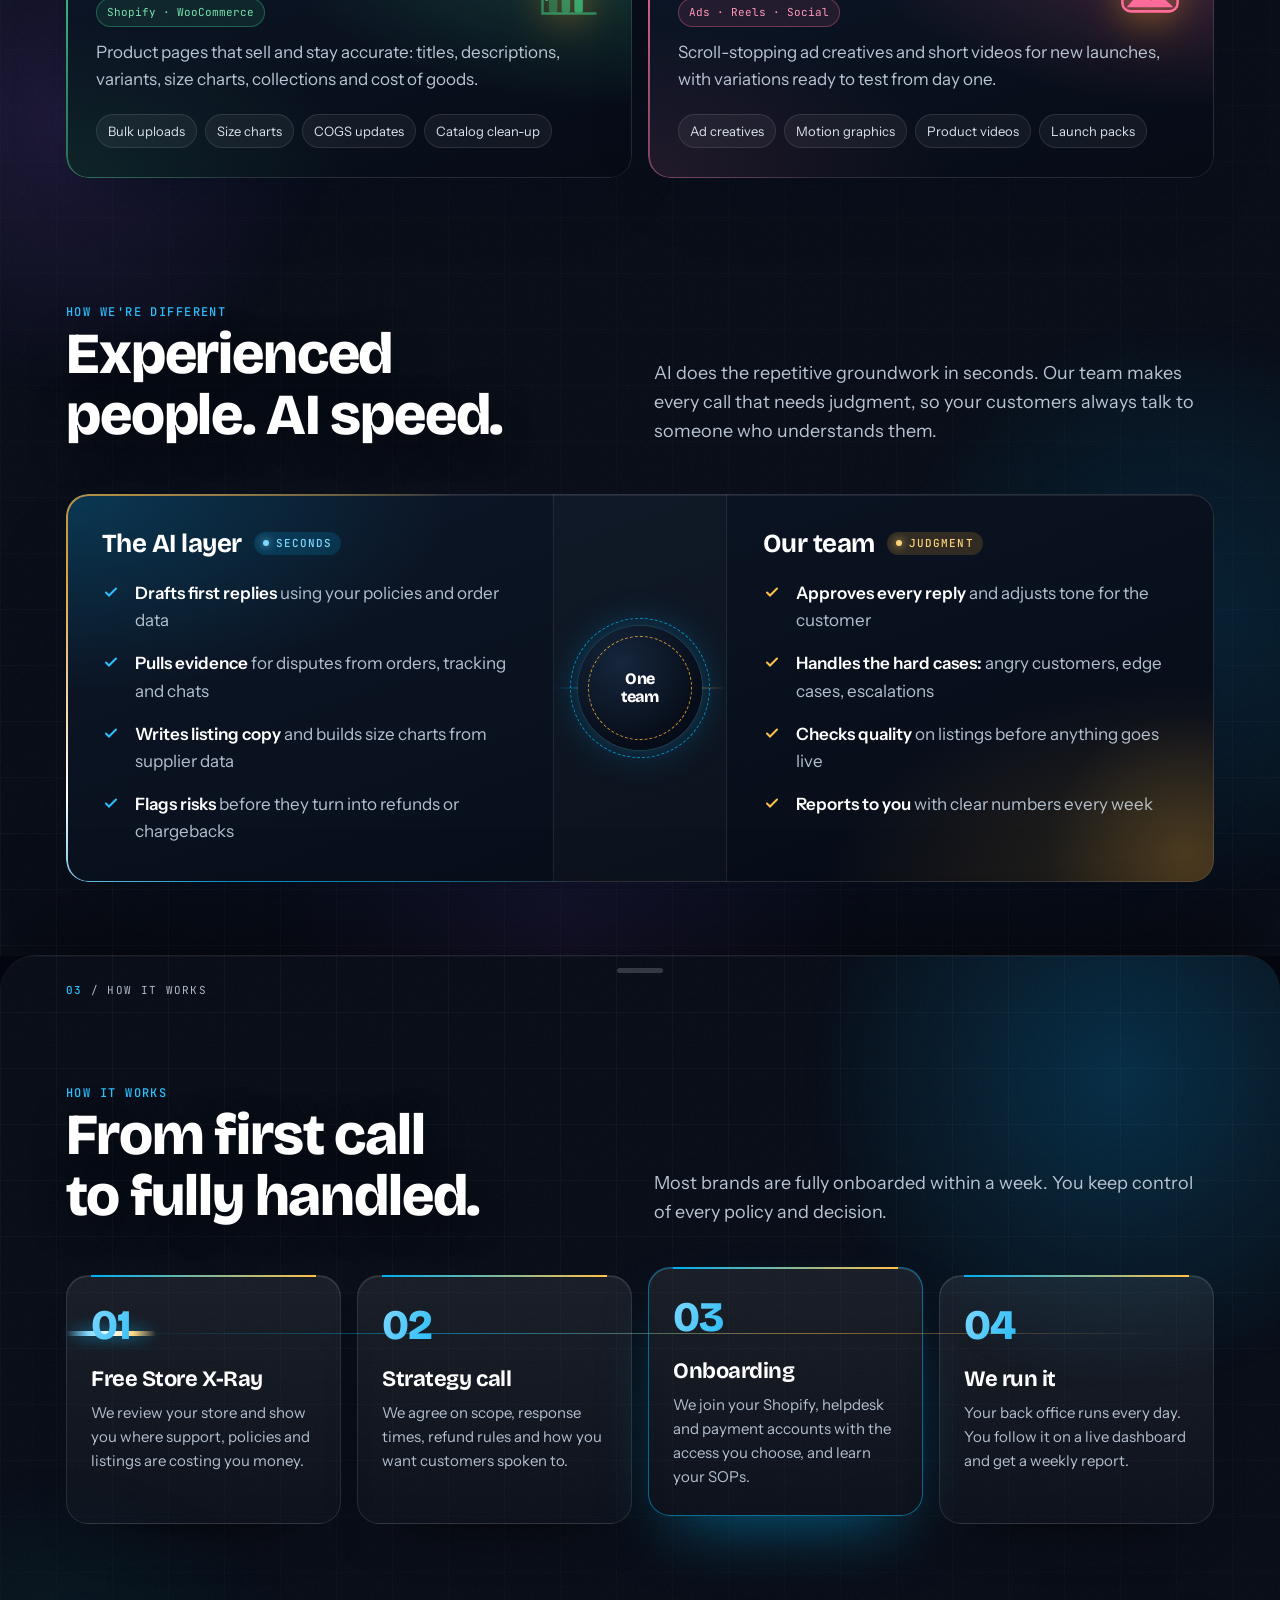
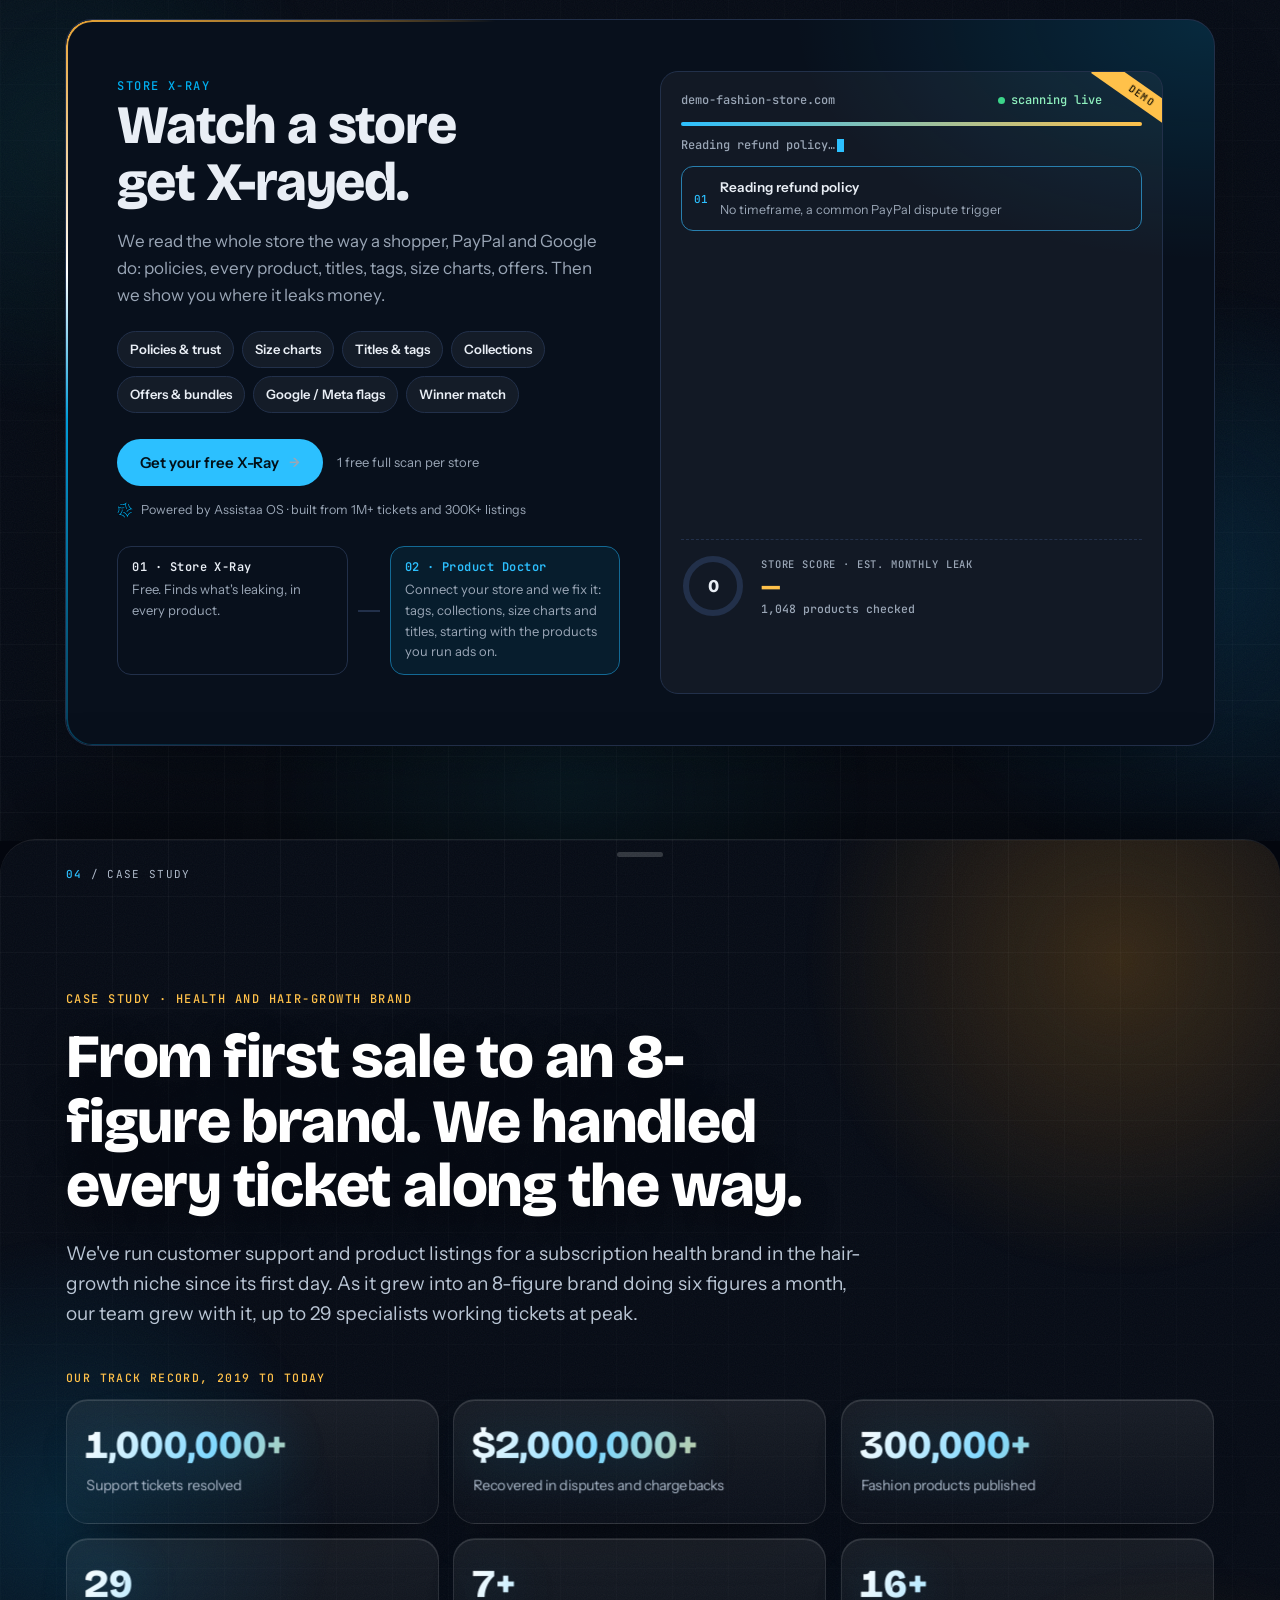
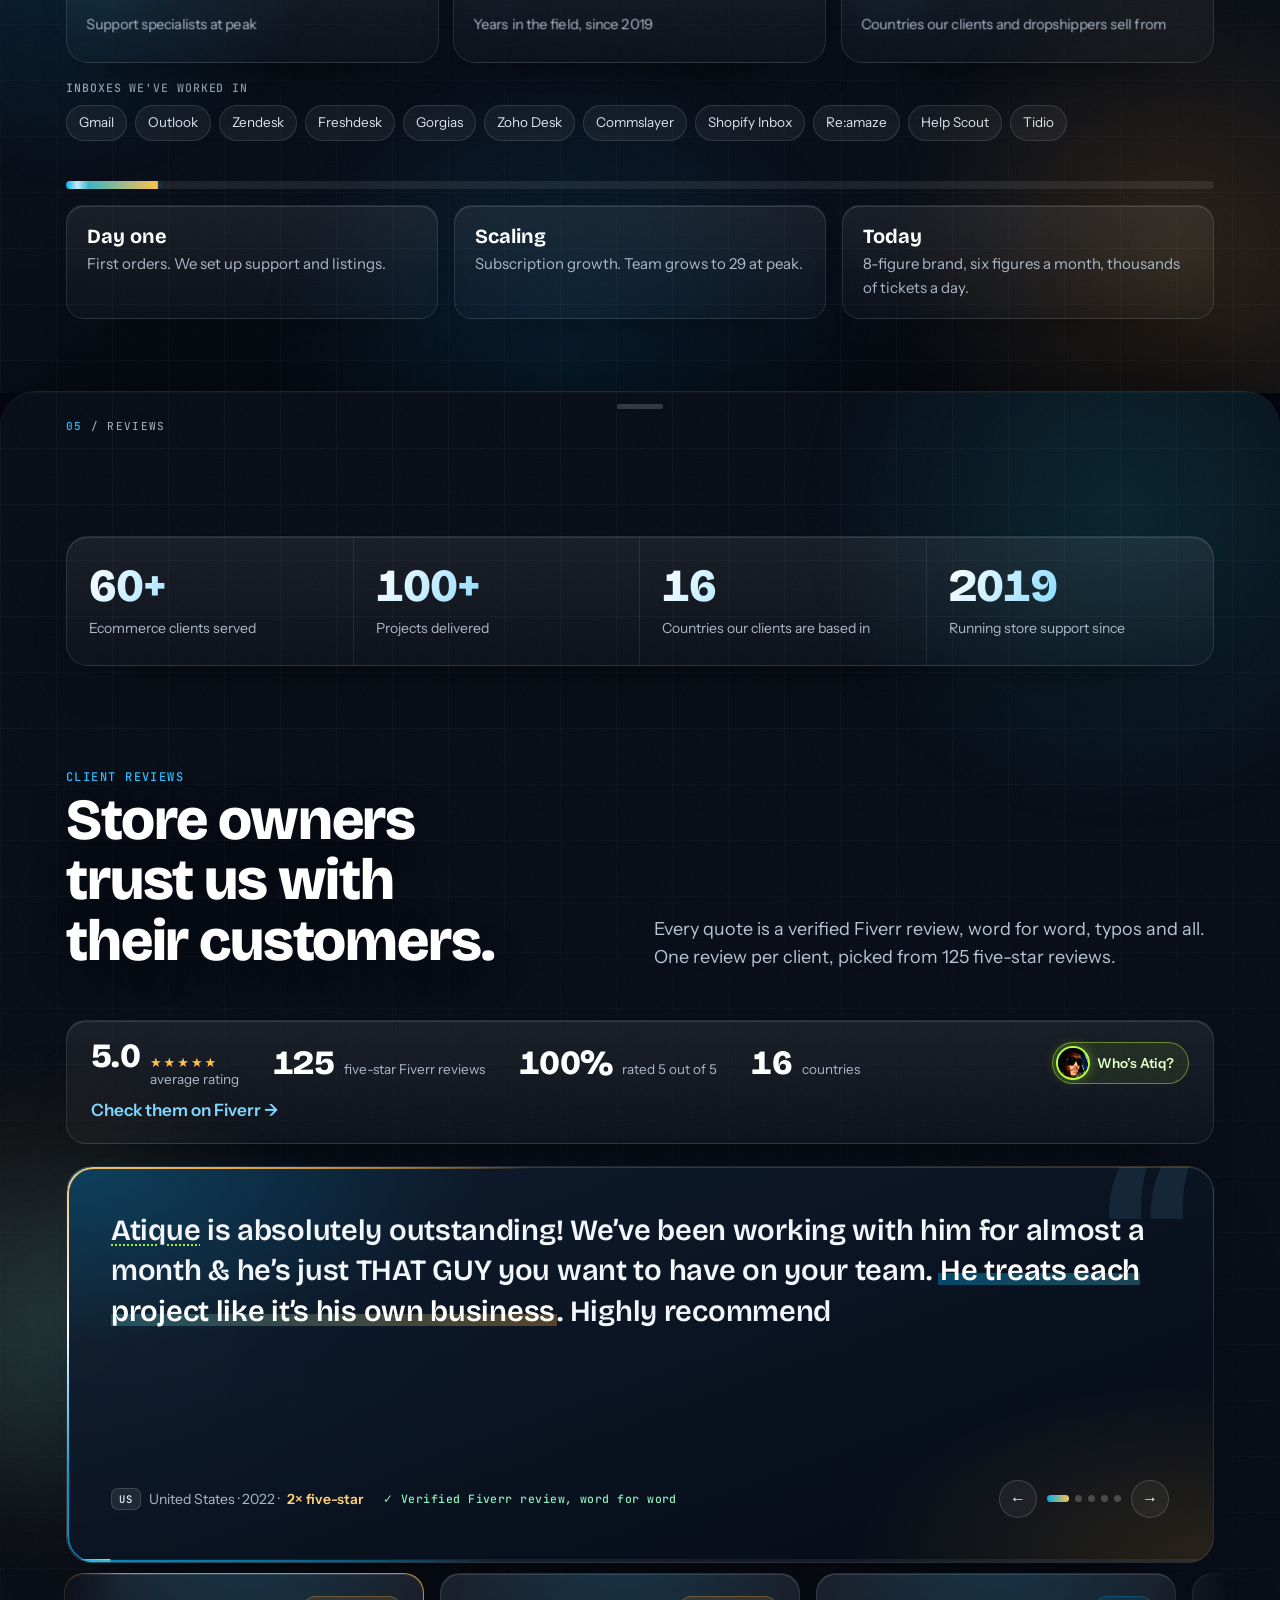
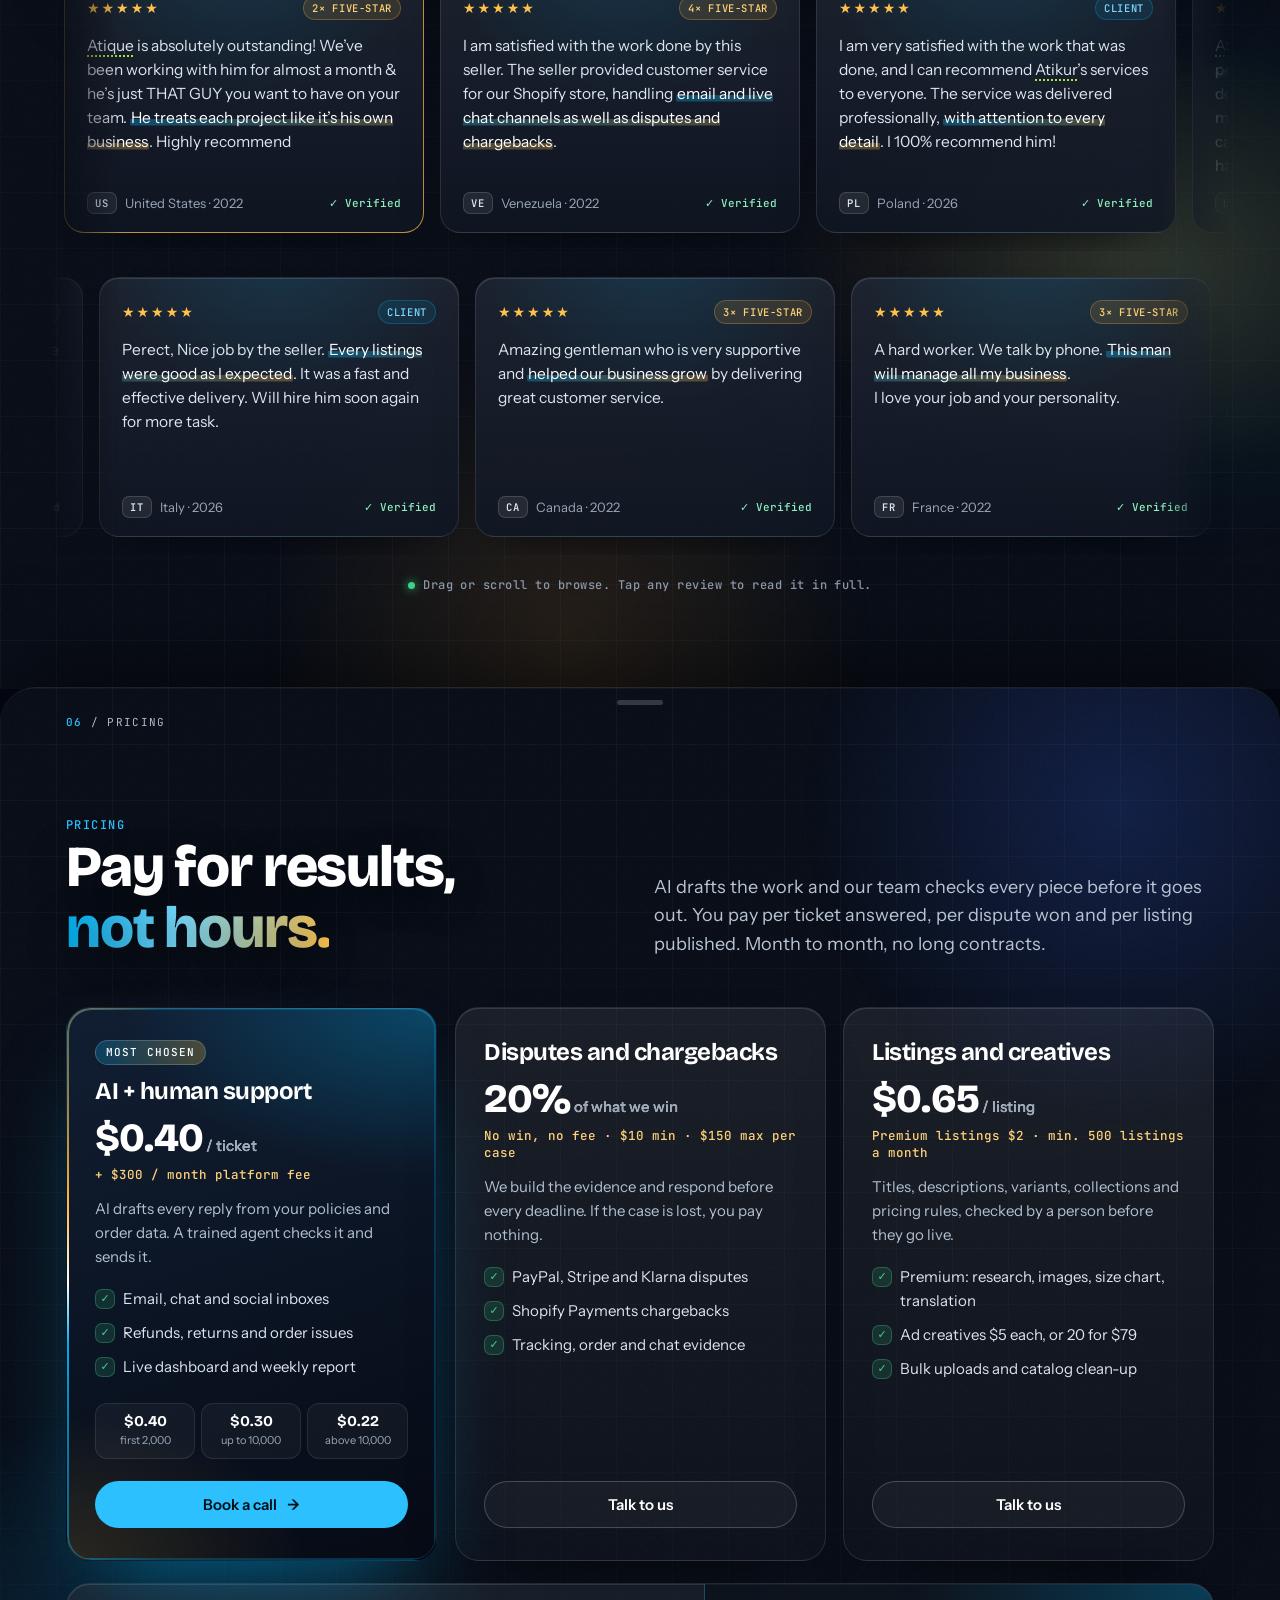
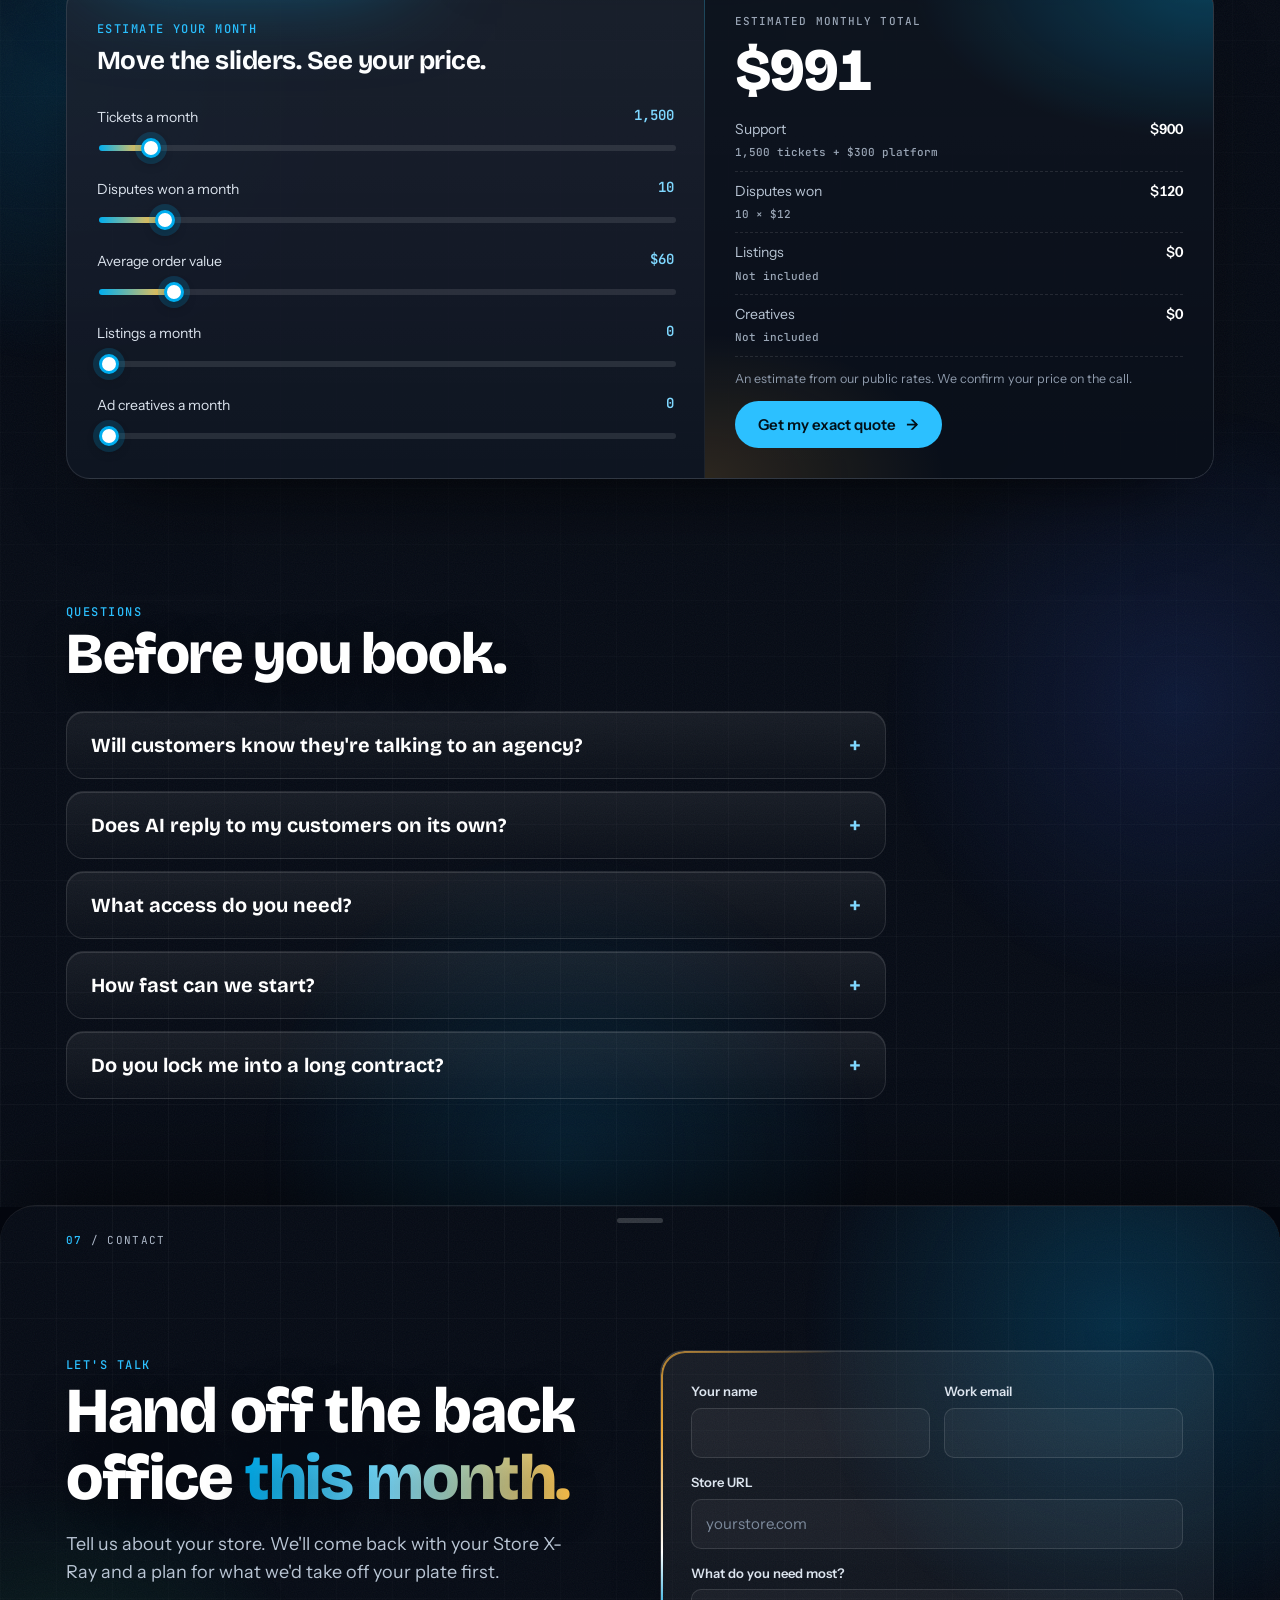
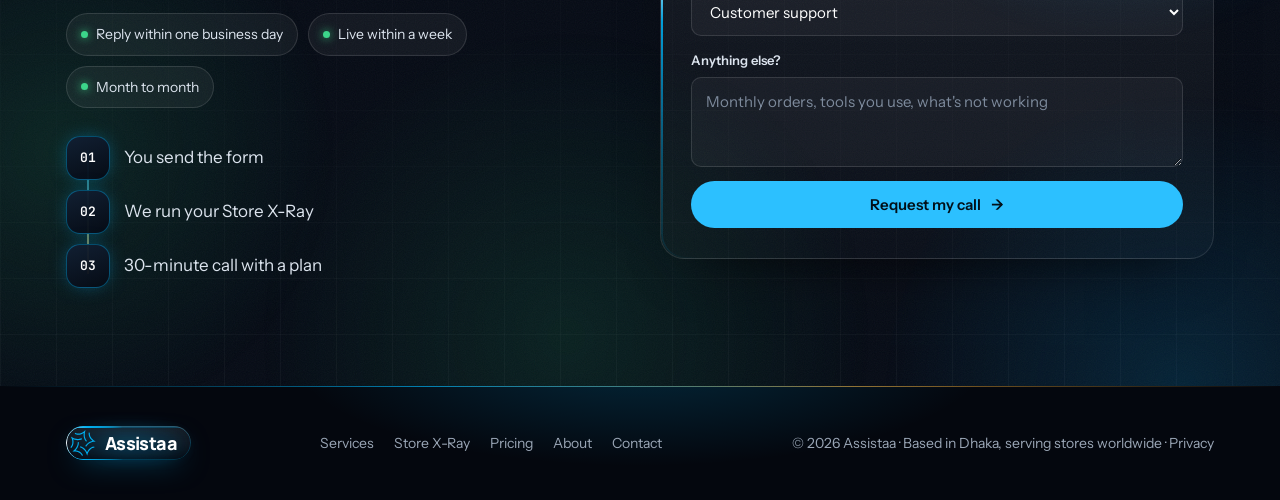
==== commit 794240fd: "Book a call: live slot picker from Atiq's calendar, books Google Meet Co-Authored-By: Claude Opus 5." ====
--- a/index.html
+++ b/index.html
@@ -271,6 +271,18 @@
 @media (max-width:520px){.two{grid-template-columns:1fr}
 }
 .form-msg{font-size:14px;color:var(--good);font-weight:500}
+.slot-days{display:flex;gap:8px;overflow-x:auto;padding-bottom:4px;scrollbar-width:thin}
+.slot-days button,.slot-times button{flex:none;border:1px solid var(--line);background:color-mix(in srgb,var(--ink) 5%,transparent);color:var(--ink);border-radius:12px;font:inherit;cursor:pointer;transition:all .15s}
+.slot-days button{display:grid;gap:2px;justify-items:center;min-width:62px;padding:8px 10px}
+.slot-days button span{font-size:12px;opacity:.7}.slot-days button b{font-size:18px}
+.slot-times{display:grid;grid-template-columns:repeat(auto-fill,minmax(84px,1fr));gap:8px}
+.slot-times button{padding:9px 8px;font-size:14px;font-weight:600}
+.slot-days button:hover,.slot-times button:hover{border-color:var(--accent)}
+.slot-days button[aria-checked=true],.slot-times button[aria-checked=true]{background:var(--accent);color:var(--accent-ink);border-color:transparent}
+.slot-days button:focus-visible,.slot-times button:focus-visible{outline:2px solid var(--accent);outline-offset:2px}
+.slot-tz{margin:0;font-size:13px;color:var(--muted)}
+.slot-tz button{background:none;border:0;color:var(--accent);font:inherit;cursor:pointer;text-decoration:underline;padding:0}
+
 footer{border-top:1px solid var(--line);padding-block:40px;color:var(--muted);font-size:14px}
 .foot{display:flex;flex-wrap:wrap;justify-content:space-between;gap:20px;align-items:center}
 .foot nav{display:flex;flex-wrap:wrap;gap:20px}
@@ -1370,7 +1382,14 @@
 <select id="bneed" name="need"><option>Customer support</option><option>Disputes and chargebacks</option><option>Product listings</option><option>Creatives and content</option><option>The full back office</option></select>
 </div>
 <div class="field"><label for="bnote">Anything else?</label><textarea id="bnote" name="note" placeholder="Monthly orders, tools you use, what's not working"></textarea></div>
-<button class="btn btn-primary" type="submit" style="justify-content:center">Request my call <span class="arrow">→</span></button>
+<div class="field slot" id="slotwrap" hidden>
+<label id="slotlbl">Pick a time for your 30-minute call</label>
+<div class="slot-days" id="slotdays" role="radiogroup" aria-labelledby="slotlbl"></div>
+<div class="slot-times" id="slottimes" role="radiogroup" aria-label="Times"></div>
+<p class="slot-tz" id="slottz"></p>
+</div>
+<input type="text" name="website" id="bweb" tabindex="-1" autocomplete="off" aria-hidden="true" style="position:absolute;left:-9999px;width:1px;height:1px;opacity:0">
+<button class="btn btn-primary" type="submit" id="bsubmit" style="justify-content:center">Request my call <span class="arrow">→</span></button>
 <p class="form-msg" id="formmsg" hidden></p>
 </form>
 </div>
@@ -1929,6 +1948,46 @@
 }
 const bf = document.getElementById('bookform');
 const msg = document.getElementById('formmsg');
+// Book a call: free 30-minute slots from Atiq's calendar (Sat-Thu, 15:00-23:00 Dhaka), shown in the visitor's own time.
+const BOOK = 'https://zciuchdximmzwiisdkqu.supabase.co/functions/v1/book';
+const sw = document.getElementById('slotwrap'), sd = document.getElementById('slotdays'), st = document.getElementById('slottimes'), stz = document.getElementById('slottz'), bsub = document.getElementById('bsubmit');
+let slots = [], pickDay = null, pick = null, useSlots = true;
+const tz = Intl.DateTimeFormat().resolvedOptions().timeZone || 'your time zone';
+const dKey = iso => new Date(iso).toLocaleDateString('en-CA');
+const label = () => { bsub.innerHTML = (pick && useSlots ? 'Book my call' : 'Request my call') + ' <span class="arrow">→</span>'; };
+function drawTimes(){
+  st.innerHTML = '';
+  slots.filter(t => dKey(t) === pickDay).forEach(t => {
+    const b = document.createElement('button'); b.type = 'button'; b.setAttribute('role','radio');
+    b.setAttribute('aria-checked', String(t === pick));
+    b.textContent = new Date(t).toLocaleTimeString([], {hour:'numeric', minute:'2-digit'});
+    b.onclick = () => { pick = t; drawTimes(); label(); };
+    st.appendChild(b);
+  });
+}
+function drawDays(){
+  sd.innerHTML = '';
+  [...new Set(slots.map(dKey))].slice(0, 10).forEach(k => {
+    const first = slots.find(t => dKey(t) === k), d = new Date(first);
+    const b = document.createElement('button'); b.type = 'button'; b.setAttribute('role','radio');
+    b.setAttribute('aria-checked', String(k === pickDay));
+    b.innerHTML = '<span>' + d.toLocaleDateString([], {weekday:'short'}) + '</span><b>' + d.getDate() + '</b><span>' + d.toLocaleDateString([], {month:'short'}) + '</span>';
+    b.onclick = () => { pickDay = k; pick = null; drawDays(); drawTimes(); label(); };
+    sd.appendChild(b);
+  });
+}
+function r409(d){ return /available|taken/i.test(d && d.error || ''); }
+function refreshSlots(){ fetch(BOOK + '/slots').then(r => r.json()).then(d => { slots = d.slots || []; pick = null; if (slots.length && !slots.some(t => dKey(t) === pickDay)) pickDay = dKey(slots[0]); drawDays(); drawTimes(); label(); }).catch(() => {}); }
+function noSlot(){ useSlots = false; pick = null; sw.hidden = true; label(); }
+fetch(BOOK + '/slots').then(r => r.json()).then(d => {
+  slots = d.slots || [];
+  if (!slots.length) return;
+  pickDay = dKey(slots[0]);
+  sw.hidden = false;
+  stz.innerHTML = 'Times are in your time zone (' + tz.replace(/_/g,' ') + '). <button type="button" id="noslot">None of these work? Just send the form</button>';
+  document.getElementById('noslot').onclick = noSlot;
+  drawDays(); drawTimes(); label();
+}).catch(() => {});
 bf.addEventListener('submit', e=>{
 e.preventDefault();
 const name = document.getElementById('bname').value.trim();
@@ -1940,7 +1999,25 @@
 return;
 }
 const btn = bf.querySelector('button[type=submit]');
+if (useSlots && slots.length && !pick){ msg.style.color = 'var(--signal)'; msg.textContent = 'Pick a time for your call, or choose "None of these work".'; return; }
 btn.disabled = true; msg.style.color = 'var(--muted)'; msg.textContent = 'Sending…';
+if (useSlots && pick){
+  fetch(BOOK + '/book', { method:'POST', headers:{'Content-Type':'application/json'}, body: JSON.stringify({
+    name: name.slice(0,120), email: email.slice(0,200), start: pick,
+    store: document.getElementById('bstore').value.trim().slice(0,300), need: document.getElementById('bneed').value.slice(0,80),
+    note: document.getElementById('bnote').value.trim().slice(0,3000), website: document.getElementById('bweb').value }) })
+  .then(r => r.json().then(d => ({ ok: r.ok, d })))
+  .then(({ ok, d }) => {
+    if (!ok) { msg.style.color = 'var(--signal)'; msg.textContent = d.error || 'That didn\'t go through. Please try again.'; if (r409(d)) refreshSlots(); return; }
+    const when = new Date(d.start).toLocaleString([], {weekday:'long', day:'numeric', month:'long', hour:'numeric', minute:'2-digit'});
+    msg.style.color = 'var(--good)';
+    msg.textContent = 'You\'re booked, ' + name.split(' ')[0] + ': ' + when + ' (your time). The invite with the Google Meet link is on its way to ' + email + '.';
+    bf.reset(); slots = slots.filter(t => t !== pick); pick = null; drawDays(); drawTimes(); label();
+  })
+  .catch(() => { msg.style.color = 'var(--signal)'; msg.textContent = 'That didn\'t go through. Please try again in a minute.'; })
+  .finally(() => { btn.disabled = false; });
+  return;
+}
 fetch('https://zciuchdximmzwiisdkqu.supabase.co/rest/v1/website_leads', {
 method:'POST',
 headers:{'Content-Type':'application/json','apikey':'sb_publishable_WMggW823F5JaQWI5tZUn3A_2RCcqKcA','Prefer':'return=minimal'}
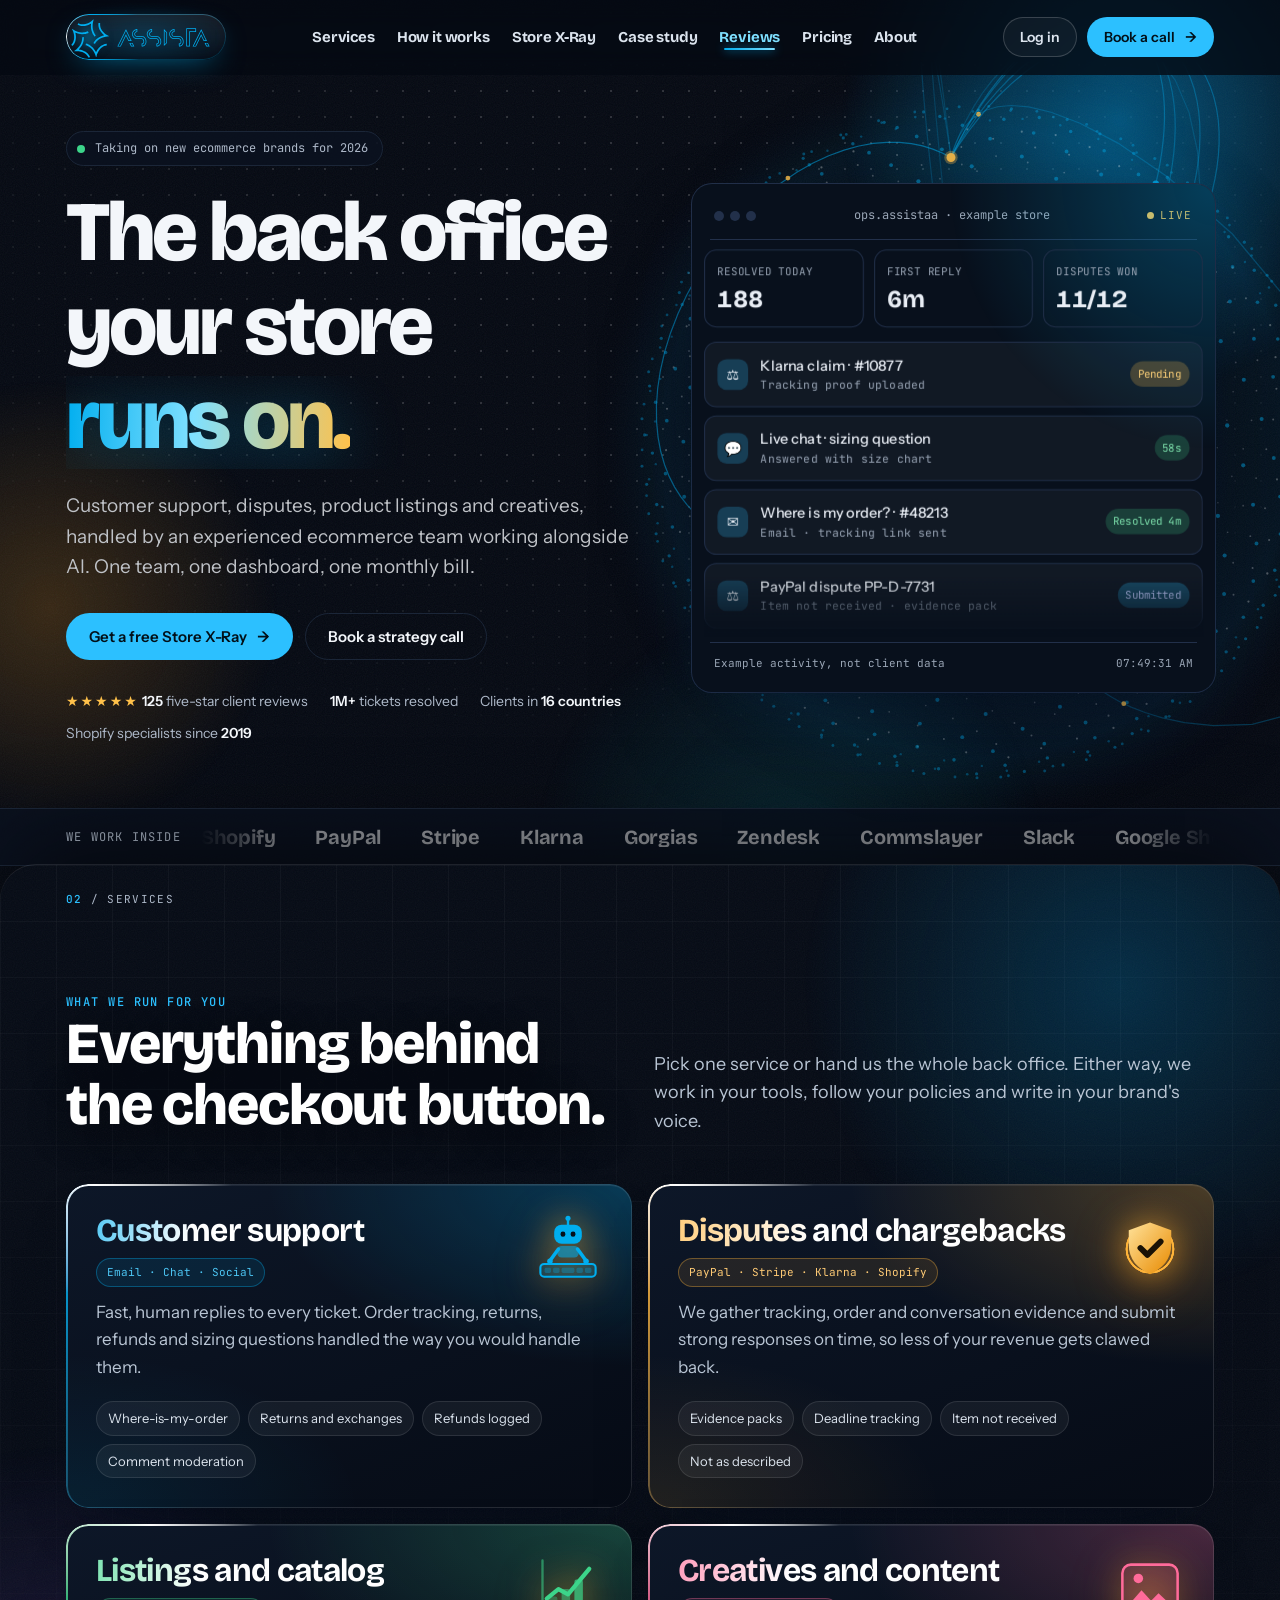
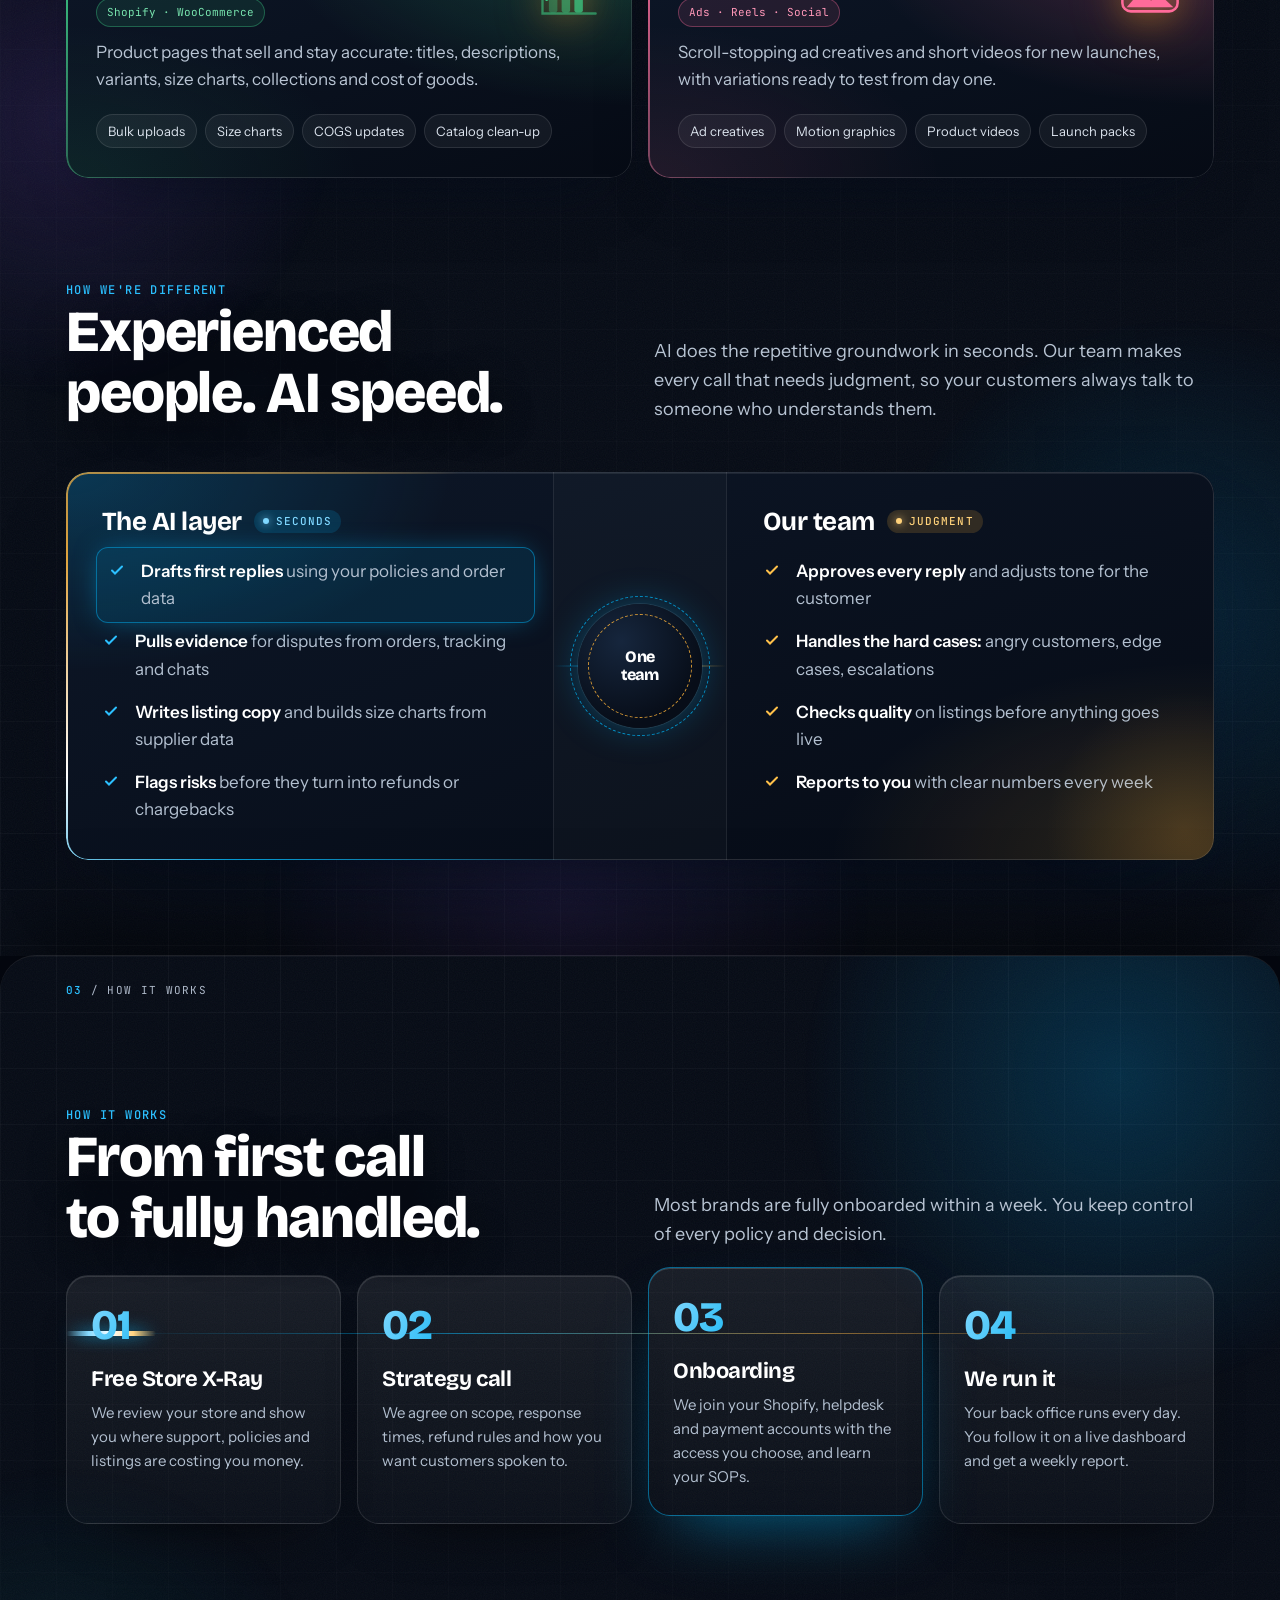
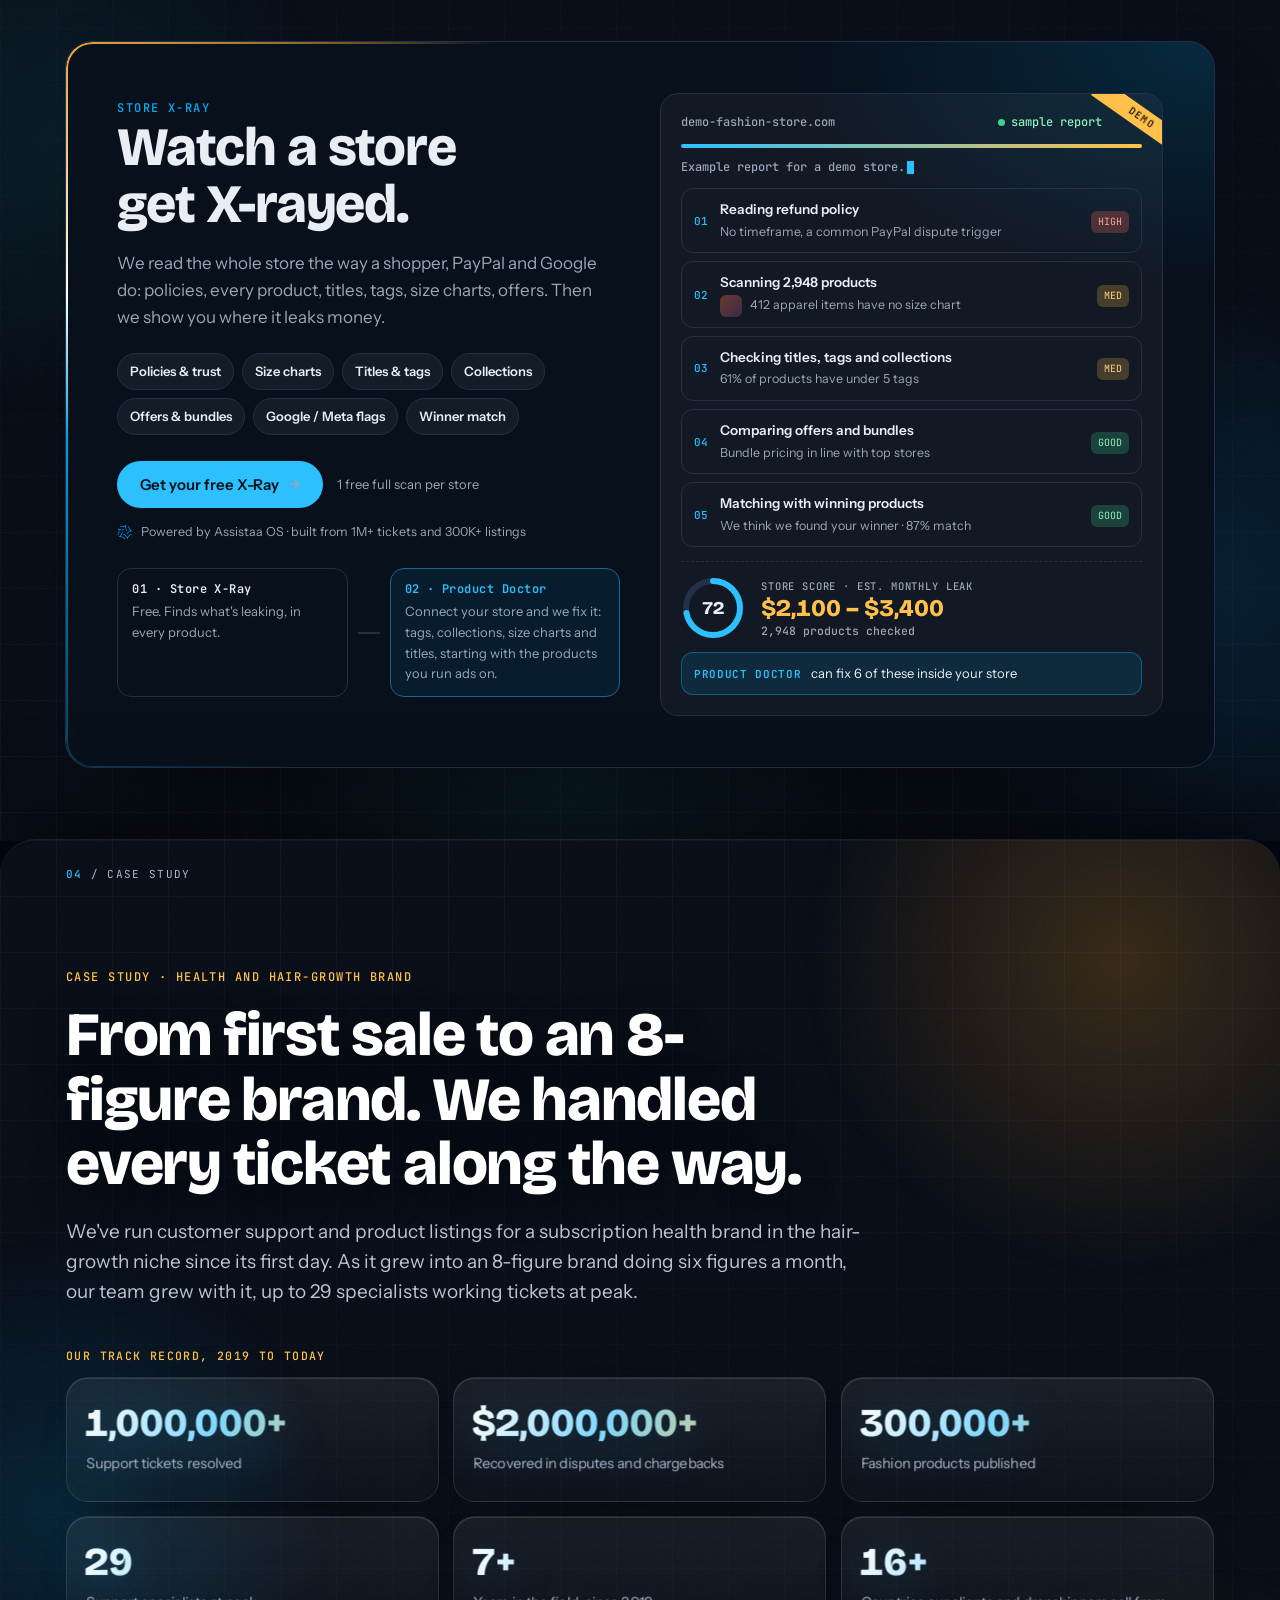
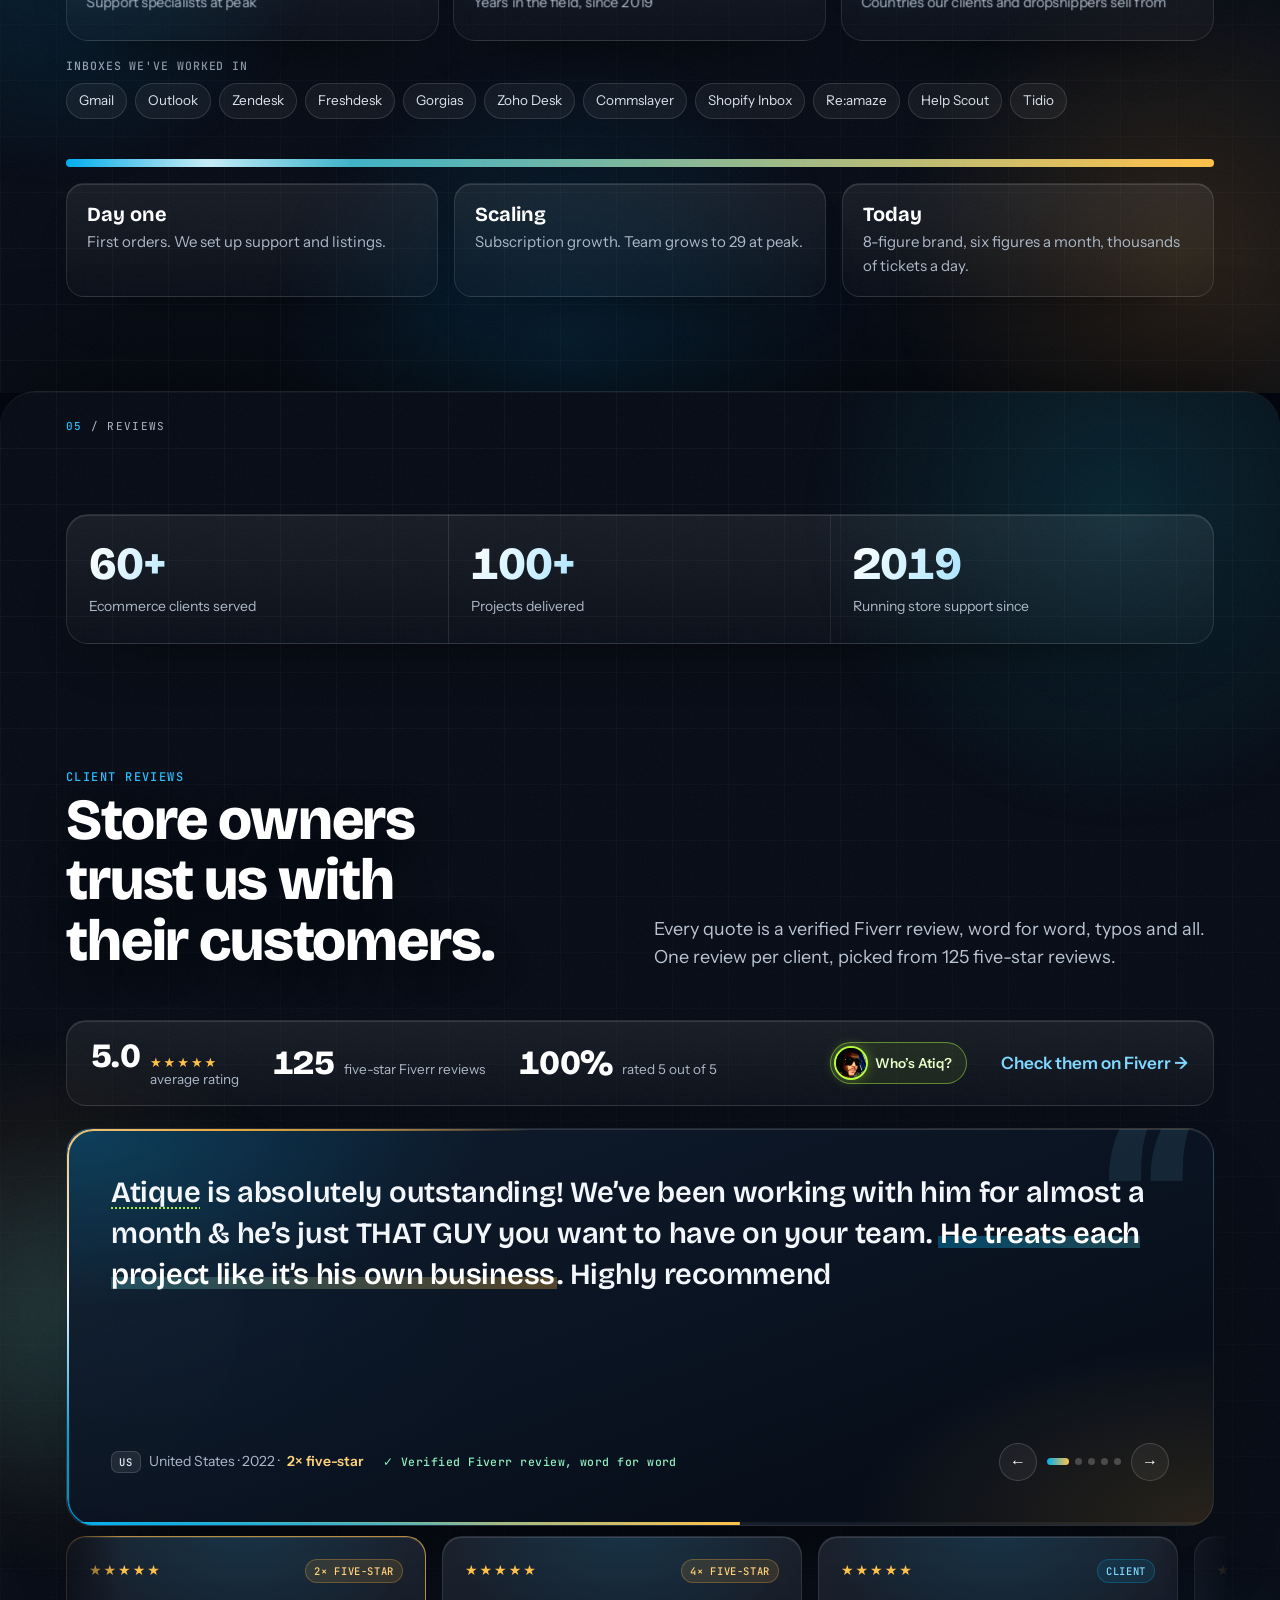
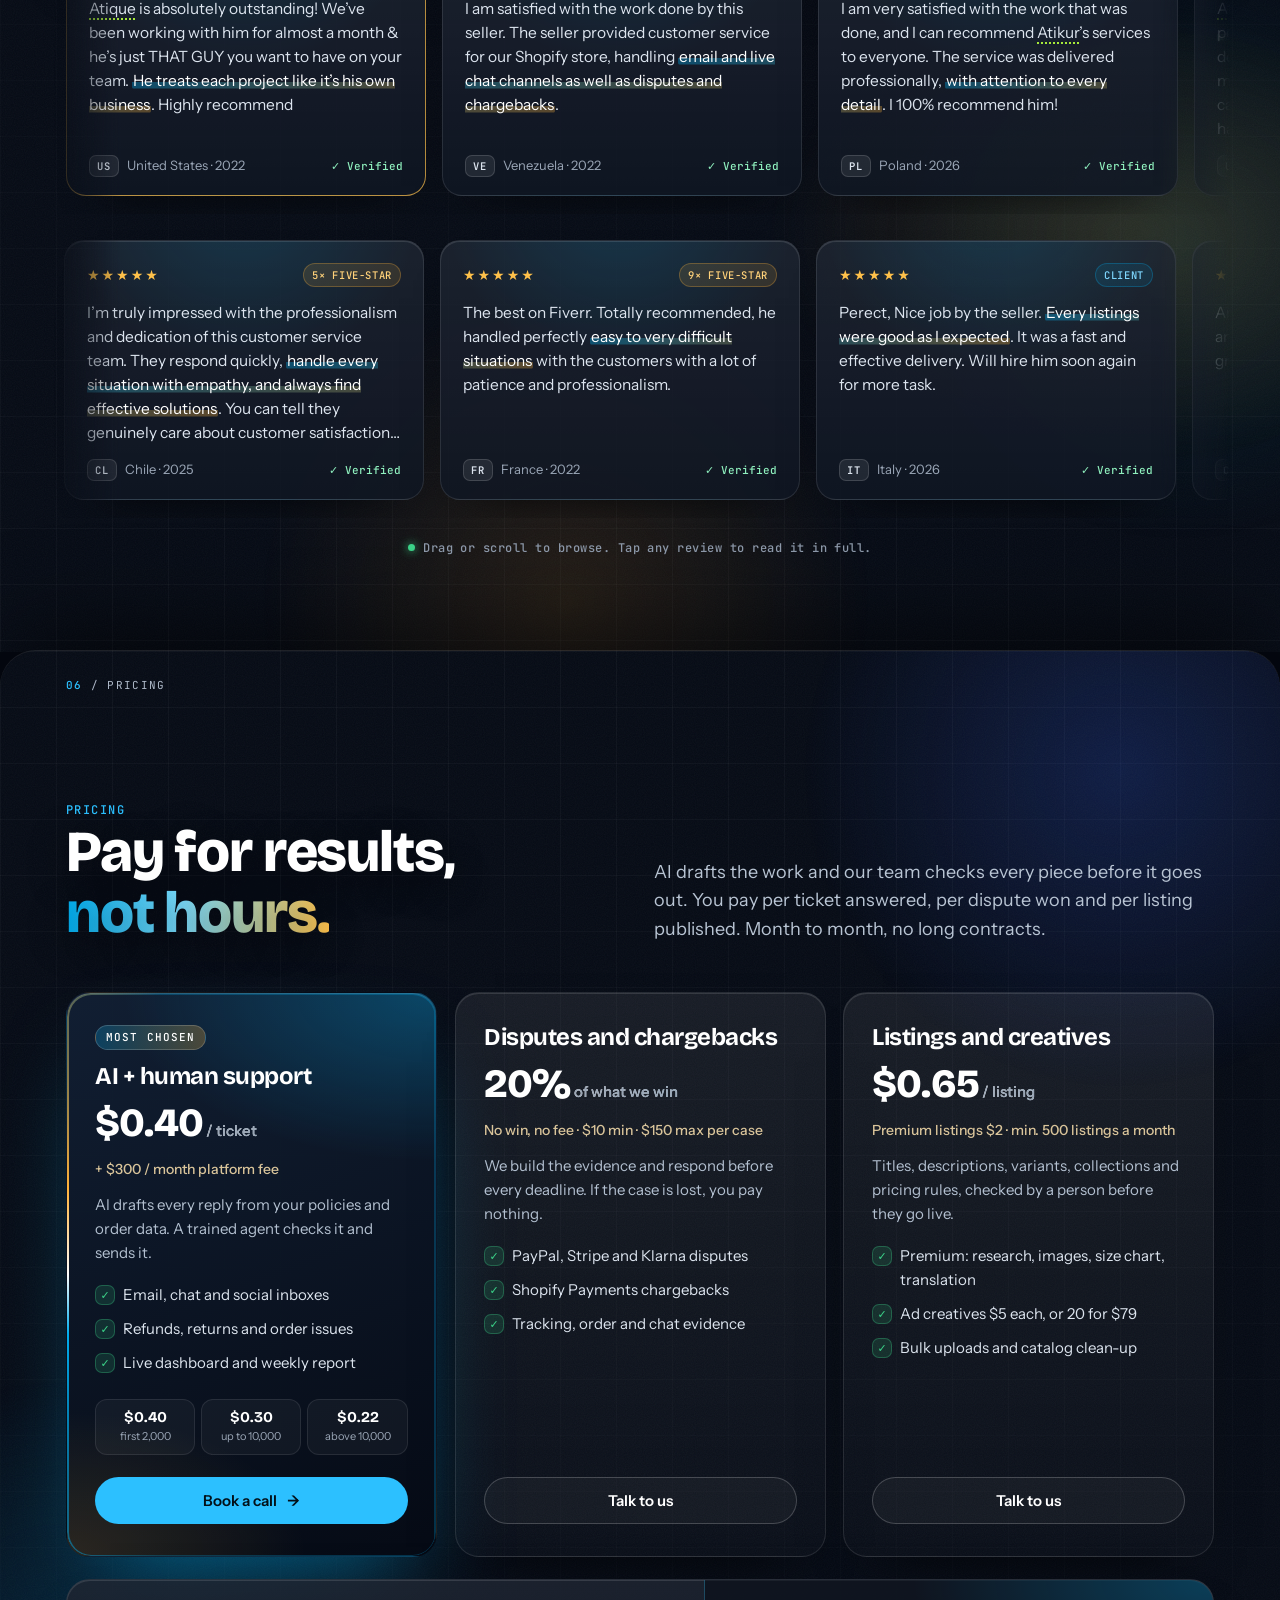
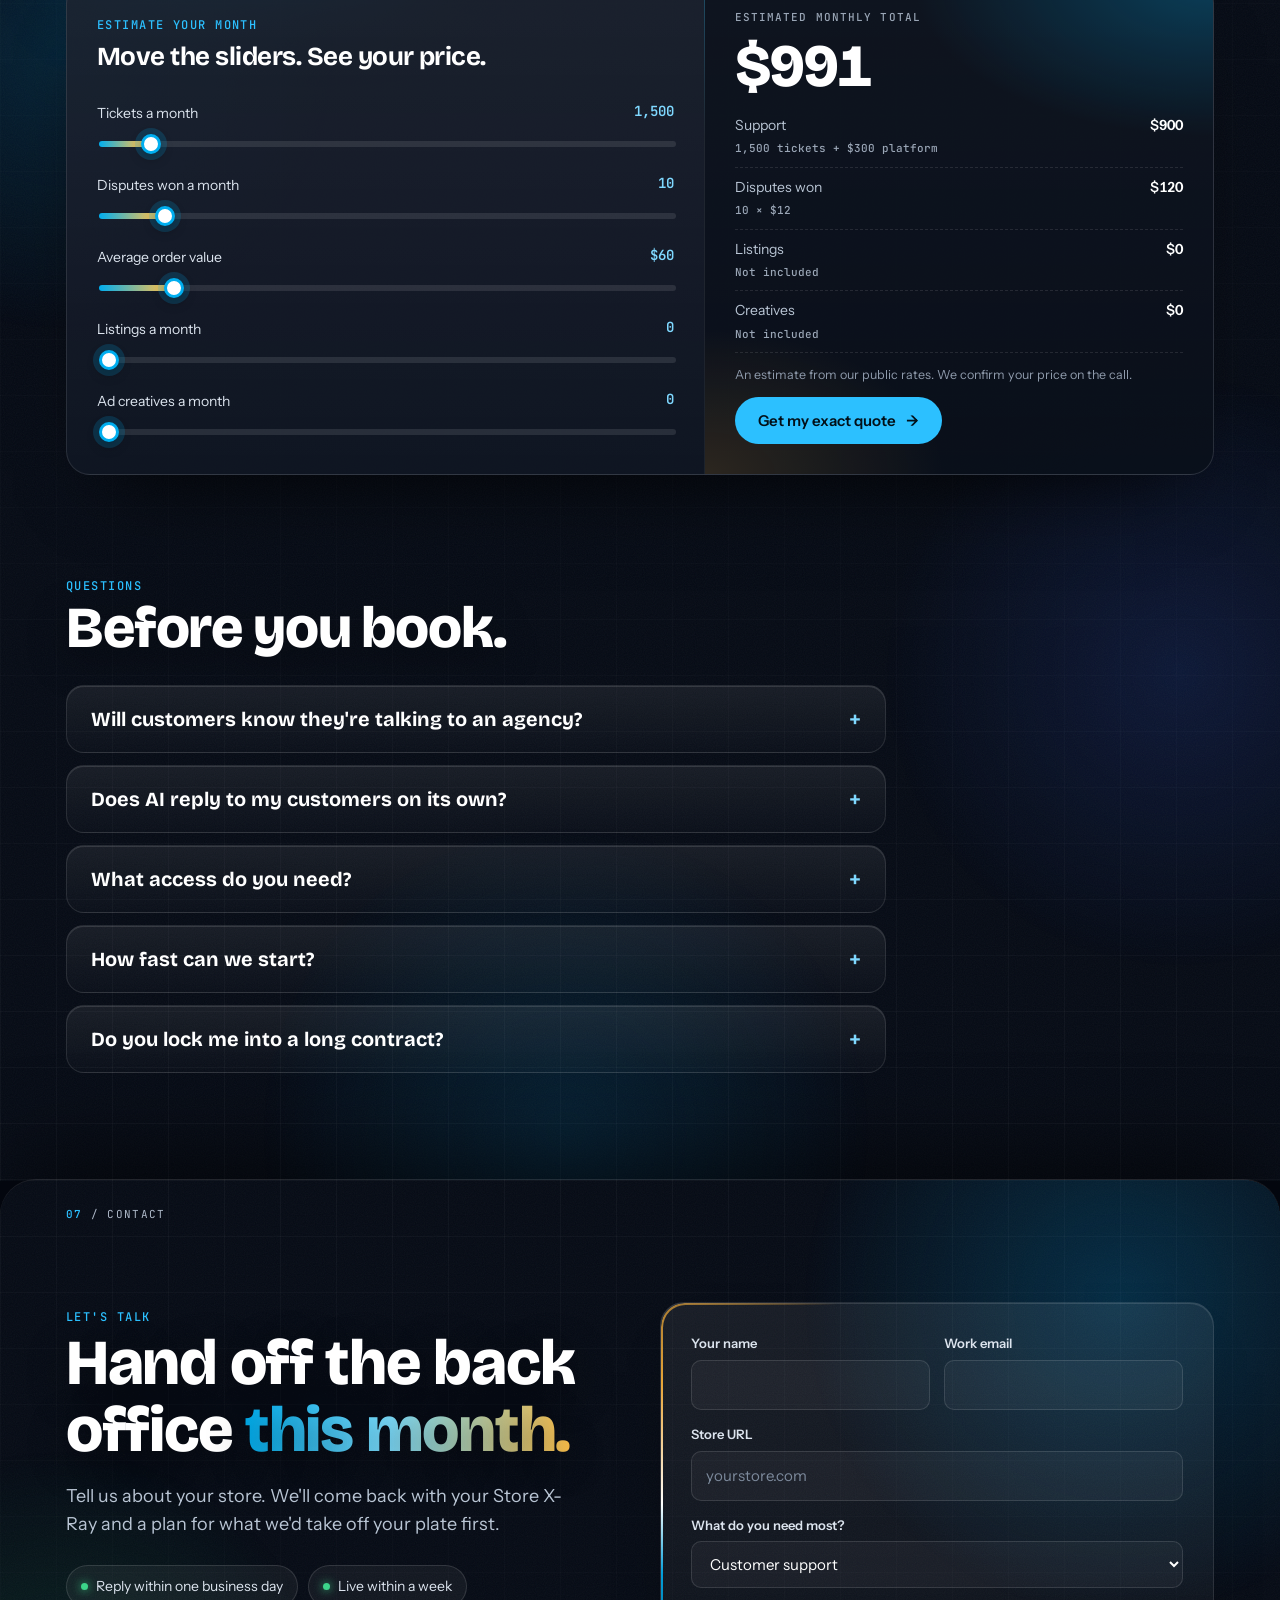
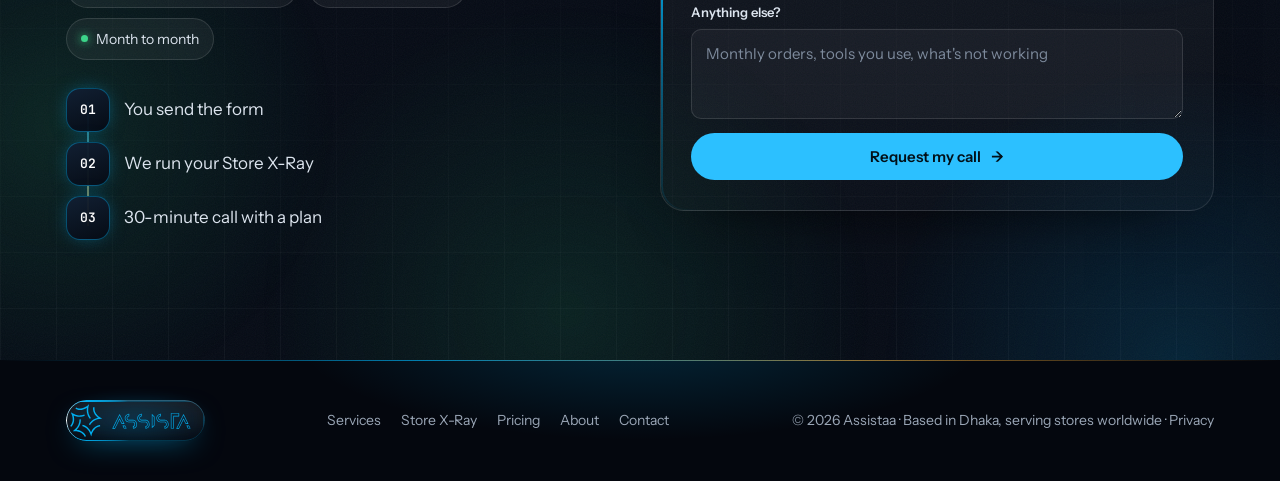
==== commit 0d3df85e: "Site polish preview: real logo lockup, finished X-Ray demo state, no section handles, readable prici" ====
--- a/index.html
+++ b/index.html
@@ -355,7 +355,7 @@
 body{overflow-x:clip}
 .page{position:sticky;top:0;isolation:isolate;transform-origin:50% 40%;will-change:transform}
 .page + .page{background:var(--page-bg);border-radius:36px 36px 0 0;box-shadow:0 -1px 0 color-mix(in srgb,var(--ink) 10%,transparent),0 -40px 90px -20px rgba(0,0,0,.55);padding-top:26px;margin-top:-1px;color:var(--ink)}
-.page + .page::before{content:"";position:absolute;top:12px;left:50%;width:46px;height:5px;margin-left:-23px;border-radius:5px;background:color-mix(in srgb,var(--ink) 18%,transparent)}
+/* section drag handle removed (read as a mobile bottom-sheet on desktop) */
 .page-tag{position:absolute;top:26px;left:max(16px,env(safe-area-inset-left,0px));font-family:var(--f-mono);font-size:11px;letter-spacing:.12em;text-transform:uppercase;color:var(--muted);display:flex;gap:8px;align-items:center}
 .page-tag b{color:var(--accent);font-weight:500}
 @media (min-width:1220px){.page-tag{left:calc(50% - 590px + 16px)}
@@ -709,7 +709,7 @@
 
 /* Pricing (pay per result) + live estimator */
 .grad{font-style:normal;background:linear-gradient(92deg,#00AEEF,#7FE0FF 45%,#FFC14A);-webkit-background-clip:text;background-clip:text;color:transparent}
-.pp .plan .plan-base{margin-top:-6px;font:500 12.5px var(--f-mono);color:#FFD27A}
+.pp .plan .plan-base{display:block;margin-top:2px;font:500 14px/1.45 var(--f-body,inherit);color:#D9C49A;letter-spacing:0}
 .tiers{display:grid;grid-template-columns:repeat(3,1fr);gap:6px;margin:2px 0 8px}
 .tiers span{display:flex;flex-direction:column;gap:2px;padding:8px 6px;border-radius:12px;text-align:center;font-size:11px;color:#9AA6B6;background:rgba(255,255,255,.04);border:1px solid rgba(255,255,255,.09)}
 .tiers b{font:700 15px var(--f-display);color:#fff}
@@ -910,7 +910,13 @@
 @keyframes wqsh{from{background-position:100% 0}to{background-position:-160% 0}}
 footer .glass-logo{padding:4px 14px 4px 4px}
 footer .wq{font-size:18px}
-footer .glass-logo .logo-mark{width:26px;height:26px}
+.lockup{display:inline-flex;align-items:center;gap:10px}
+.lockup .lk-word{height:19px;width:auto;display:block}
+.lockup .mark-img{width:38px;height:auto}
+footer .lockup .lk-word{height:16px}
+.band.band-3{grid-template-columns:repeat(3,1fr)}
+@media (max-width:760px){.band.band-3{grid-template-columns:repeat(3,1fr)}.band.band-3 div{border-bottom:0!important;border-right:1px solid rgba(255,255,255,.08)!important;padding:20px 14px}.band.band-3 div:last-child{border-right:0!important}}
+footer .glass-logo .logo-mark{width:32px;height:auto}
 .glass-logo .mark-wrap{width:36px;height:36px}
 @media (max-width:420px){.wq{font-size:19px}.glass-logo{padding-right:12px}}
 @media (prefers-reduced-motion:reduce){.wq,.glass-logo::before{animation:none}}
@@ -943,7 +949,7 @@
 .nav-login{padding:12px 18px;font-weight:600;color:#DCE4EE;border-color:rgba(255,255,255,.18);background:rgba(255,255,255,.04)}
 .nav-login:hover{color:#fff;border-color:#00AEEF;box-shadow:0 0 0 1px rgba(0,174,239,.35),0 8px 22px -10px rgba(0,174,239,.6)}
 @media (max-width:520px){.nav-act{gap:6px}.nav-act .btn{padding:9px 12px;font-size:13.5px}.nav-act .btn-primary .arrow{display:none}.nav-login svg{display:none}}
-@media (max-width:380px){.glass-logo .wq{display:none}}
+@media (max-width:380px){.glass-logo .wq,.glass-logo .lk-word{display:none}}
 /* Calm, reliable scrolling everywhere: sections no longer stack/slide over each other (that overlapped on some
    screens), review quotes appear whole instead of word by word, and the founder card only opens when you hover or tap. */
 .page{position:relative!important;top:auto!important;transform:none!important}
@@ -994,6 +1000,8 @@
 @keyframes xrcaret{50%{opacity:0}}
 .xr-steps{list-style:none;padding:0;margin:12px 0 0;display:flex;flex-direction:column;gap:8px;min-height:318px}
 .xr-steps li{display:grid;grid-template-columns:auto 1fr auto;gap:12px;align-items:center;padding:10px 12px;border-radius:12px;border:1px solid var(--con-line);font-size:13.5px;opacity:0;transform:translateY(8px);transition:opacity .45s,transform .45s}
+.xr-steps li{opacity:.32;transform:none}
+.xr-steps li:not(.in) .t span{visibility:hidden}
 .xr-steps li.in{opacity:1;transform:none}
 .xr-steps li.scan{border-color:color-mix(in srgb,var(--accent) 55%,var(--con-line))}
 .xr-steps .n{font:500 11px var(--f-mono);color:var(--accent)}
@@ -1023,7 +1031,7 @@
 <div class="cur-ring" id="curRing" aria-hidden="true"><svg class="cur-cart" viewBox="0 0 34 34"><path d="M2 3h5l4 18h16l4-12H9" fill="none" stroke="#00AEEF" stroke-width="3" stroke-linecap="round" stroke-linejoin="round"/><path d="M11 21h16" stroke="#00AEEF" stroke-width="3"/><circle cx="13" cy="28" r="2.8" fill="#00AEEF"/><circle cx="25" cy="28" r="2.8" fill="#00AEEF"/><rect class="ci" x="15" y="10" width="9" height="8" rx="1.6" fill="#FFC14A"/></svg><svg class="cur-bag" viewBox="0 0 30 34"><g class="cb"><path d="M10 9V7a5 5 0 0 1 10 0v2" fill="none" stroke="#00AEEF" stroke-width="2.6" stroke-linecap="round"/><path d="M4 9h22l-1.6 21H5.6z" fill="#00AEEF"/><path d="M11 15a4 4 0 0 0 8 0" fill="none" stroke="#021019" stroke-width="2.2" stroke-linecap="round"/></g></svg><span class="cur-plus">+1</span></div><div class="cur-dot" id="curDot" aria-hidden="true"></div>
 <header class="nav" id="top">
 <div class="wrap nav-in">
-<a class="logo live-logo glass-logo" href="#home" aria-label="Assistaa home"><span class="mark-wrap"><span class="mark-glow"></span><img class="mark-img" src="/logo-mark.svg" alt="" width="38" height="38"></span><span class="wq">Assistaa</span></a>
+<a class="logo live-logo glass-logo lockup" href="#home" aria-label="Assistaa home"><span class="mark-wrap"><span class="mark-glow"></span><img class="mark-img" src="/brand/assistaa-mark.svg" alt="" width="34" height="35"></span><img class="lk-word" src="/brand/assistaa-wordmark.svg" alt="Assistaa" width="84" height="17"></a>
 <nav class="nav-links" aria-label="Main">
 <a href="#services">Services</a>
 <a href="#how">How it works</a>
@@ -1187,8 +1195,8 @@
 <div class="xr-think"><span id="xrThink">Reading the store…</span><b class="xr-caret"></b></div>
 <ol class="xr-steps" id="xrSteps"></ol>
 <div class="xr-foot">
-<div class="xr-ring"><svg viewBox="0 0 64 64"><circle cx="32" cy="32" r="27"/><circle id="xrArc" cx="32" cy="32" r="27" pathLength="100"/></svg><b id="xrScore">0</b></div>
-<div class="xr-nums"><small>Store score · est. monthly leak</small><strong id="xrLeak">—</strong><span id="xrCount">0 products checked</span></div>
+<div class="xr-ring"><svg viewBox="0 0 64 64"><circle cx="32" cy="32" r="27"/><circle id="xrArc" cx="32" cy="32" r="27" pathLength="100"/></svg><b id="xrScore">72</b></div>
+<div class="xr-nums"><small>Store score · est. monthly leak</small><strong id="xrLeak">$2,100 – $3,400</strong><span id="xrCount">2,948 products checked</span></div>
 </div>
 <div class="xr-pd" id="xrPd"><b>Product Doctor</b><span id="xrPdT">can fix 6 of these inside your store</span></div>
 </div>
@@ -1232,10 +1240,9 @@
 <div class="page pp pp-rev" data-page="Reviews"><div class="pfx" aria-hidden="true"><i></i><i></i><i></i><i></i></div>
 <section style="padding-top:0">
 <div class="wrap">
-<div class="band rv">
+<div class="band band-3 rv">
         <div><strong data-count="60" data-suffix="+">60+</strong><span>Ecommerce clients served</span></div>
         <div><strong data-count="100" data-suffix="+">100+</strong><span>Projects delivered</span></div>
-        <div><strong data-count="16">16</strong><span>Countries our clients are based in</span></div>
         <div><strong data-count="2019" data-plain="1">2019</strong><span>Running store support since</span></div>
       </div>
 </div>
@@ -1251,7 +1258,6 @@
           <div class="tw-stat"><b>5.0</b><span><i class="tw-stars">★★★★★</i>average rating</span></div>
           <div class="tw-stat"><b>125</b><span>five-star Fiverr reviews</span></div>
           <div class="tw-stat"><b>100%</b><span>rated 5 out of 5</span></div>
-          <div class="tw-stat"><b>16</b><span>countries</span></div>
           <button type="button" class="who-chip" aria-label="Who is Atiq?"><img src="[data-uri]" alt="" width="30" height="30">Who’s Atiq?</button>
           <a class="tw-link" href="https://www.fiverr.com/atique_va" target="_blank" rel="noopener">Check them on Fiverr <span class="arrow">→</span></a>
         </div>
@@ -1419,7 +1425,7 @@
 <div class="tl rv"><span class="yr">2019</span><div><h3>One person, one inbox</h3><p>Our founder, Atiq, starts freelancing in ecommerce customer support, learning store operations ticket by ticket.</p></div></div>
 <div class="tl rv"><span class="yr">2020</span><div><h3>First international clients</h3><p>Store owners on Fiverr start hiring him for support, refunds and order issues, and many keep coming back.</p></div></div>
 <div class="tl rv"><span class="yr">2021</span><div><h3>A dedicated team</h3><p>Demand grows past one person. A trained team forms around support, disputes and product listings.</p></div></div>
-<div class="tl rv"><span class="yr">2022–25</span><div><h3>125 five-star reviews</h3><p>The team serves 60+ clients in 16 countries, keeping a perfect 5.0 rating along the way.</p></div></div>
+<div class="tl rv"><span class="yr">2022–25</span><div><h3>125 five-star reviews</h3><p>The team serves 60+ clients, keeping a perfect 5.0 rating along the way.</p></div></div>
 <div class="tl rv"><span class="yr">2026</span><div><h3>Assistaa, powered by AI</h3><p>The team becomes Assistaa: an agency that pairs experienced people with AI to run complete ecommerce back offices.</p></div></div>
 </div>
 </div>
@@ -1456,7 +1462,7 @@
 </div>
 <footer>
 <div class="wrap foot">
-<a class="logo glass-logo" href="#home" aria-label="Assistaa home"><img src="/mark.svg" alt="" width="28" height="28" class="logo-mark"><span class="wq">Assistaa</span></a>
+<a class="logo glass-logo lockup" href="#home" aria-label="Assistaa home"><img src="/brand/assistaa-mark.svg" alt="" width="32" height="32" class="logo-mark"><img class="lk-word" src="/brand/assistaa-wordmark.svg" alt="Assistaa" width="69" height="14"></a>
 <nav aria-label="Footer">
 <a href="#services">Services</a><a href="/xray">Store X-Ray</a><a href="#pricing">Pricing</a><a href="#about">About</a><a href="#book">Contact</a>
 </nav>
@@ -1609,7 +1615,7 @@
       stop(); running = true;
       const S = STORES[si++ % STORES.length], ul = $('xrSteps'), bar = $('xrBar');
       $('xrDom').textContent = S.dom; $('xrState').textContent = 'scanning live';
-      $('xrScore').textContent = '0'; $('xrLeak').textContent = '—'; $('xrCount').textContent = '0 products checked';
+      $('xrScore').textContent = '··'; $('xrLeak').textContent = 'Scanning…'; $('xrCount').textContent = '0 products checked';
       $('xrArc').style.strokeDashoffset = 100; $('xrPd').classList.remove('in');
       bar.style.transition = 'none'; bar.style.transform = 'scaleX(0)'; void bar.offsetWidth;
       bar.style.transition = T ? 'transform 9.5s linear' : 'none'; bar.style.transform = 'scaleX(1)';
@@ -1630,8 +1636,18 @@
       later(() => $('xrPd').classList.add('in'), fin + 900);
       if (T) later(run, fin + 5200);
     }
+    function done(S){
+      $('xrDom').textContent = S.dom; $('xrState').textContent = 'sample report';
+      $('xrSteps').innerHTML = S.steps.map((s,i) => `<li class="in done"><span class="n">0${i+1}</span><span class="t"><b>${s[0]}</b><span>${s[1]}</span></span><span class="sev ${s[2]==='ok'?'ok':s[2]}">${SEV[s[2]]}</span></li>`).join('');
+      $('xrThink').textContent = 'Example report for a demo store.';
+      $('xrBar').style.transition = 'none'; $('xrBar').style.transform = 'scaleX(1)';
+      $('xrArc').style.strokeDashoffset = 100 - S.score; $('xrScore').textContent = S.score;
+      $('xrLeak').textContent = S.leak; $('xrCount').textContent = S.n.toLocaleString('en-US') + ' products checked';
+      $('xrPdT').textContent = `can fix ${S.fix} of these inside your store`; $('xrPd').classList.add('in');
+    }
+    done(STORES[0]);
     if (!('IntersectionObserver' in window) || !T) { run(); return; }
-    new IntersectionObserver(es => es.forEach(en => { if (en.isIntersecting && !running) run(); else if (!en.isIntersecting && running) stop(); }), {threshold:.3}).observe(con);
+    new IntersectionObserver(es => es.forEach(en => { if (en.isIntersecting && !running) run(); else if (!en.isIntersecting && running) { stop(); done(STORES[(si + STORES.length - 1) % STORES.length]); } }), {threshold:.3}).observe(con);
   })();
   /* AI -> team hand-off loop in the split section */
   (function(){
